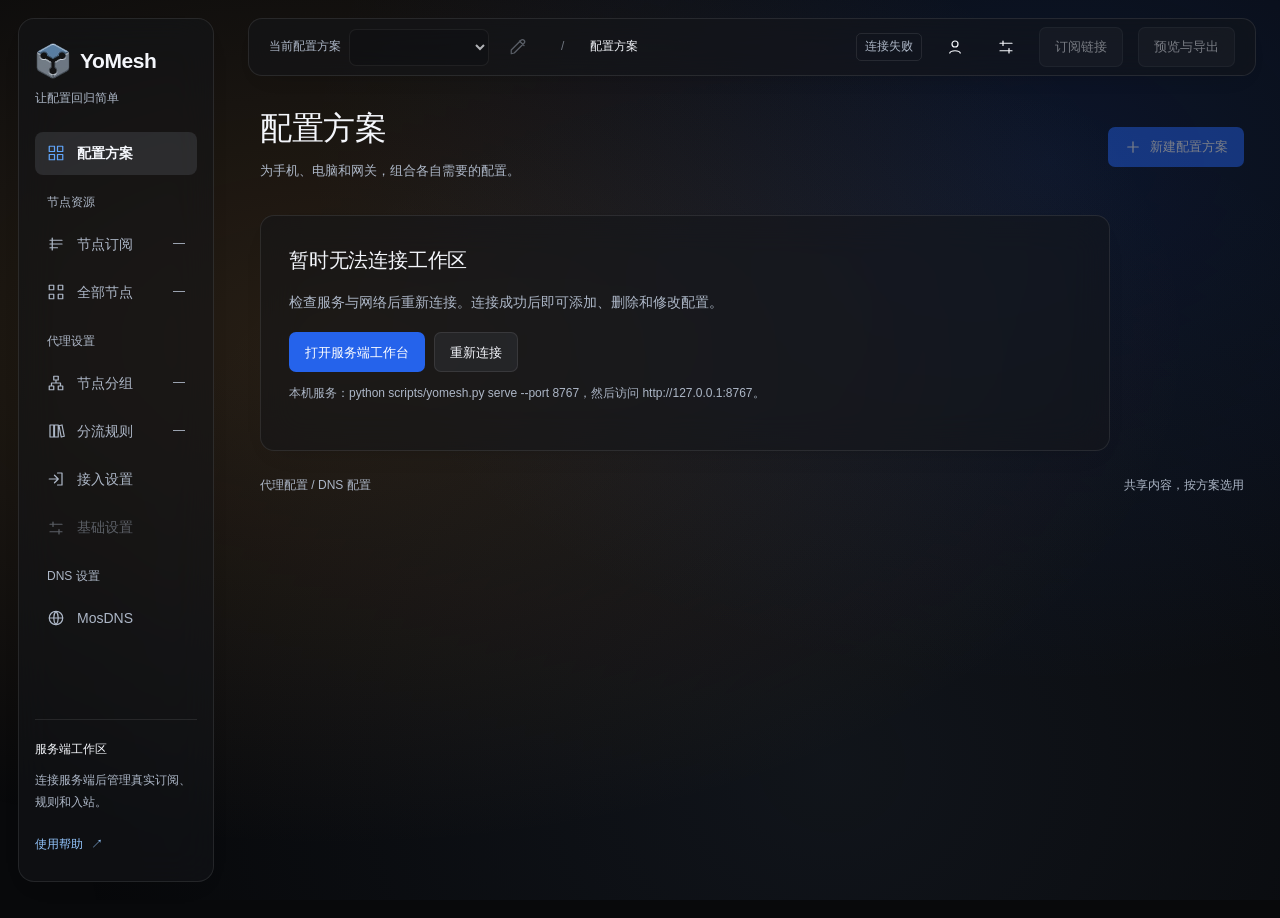
==== web/index.html @ f932d9ba "Publish YoMesh 0.15.0 with sanitized configuration and documentation" ====
<!doctype html>
<html lang="zh-CN" data-theme="dark-glass">
<head>
  <meta charset="utf-8"><meta name="viewport" content="width=device-width, initial-scale=1">
  <title>YoMesh · 配置工作台</title>
  <link rel="icon" href="favicon.ico" sizes="any">
  <link rel="icon" type="image/png" href="assets/yomesh-logo.png">
  <link rel="apple-touch-icon" href="assets/yomesh-logo.png">
  <link rel="stylesheet" href="app.css">
  <link rel="stylesheet" href="mr-workspace.css">
  <link rel="stylesheet" href="rules-workbench.css">
  <link rel="stylesheet" href="operations.css">
  <link rel="stylesheet" href="configuration.css">
  <link rel="stylesheet" href="spaces.css">
  <link rel="stylesheet" href="experience.css">
  <link rel="stylesheet" href="native-workbench.css">
  <link rel="stylesheet" href="native-policy.css">
  <link rel="stylesheet" href="native-members.css">
  <link rel="stylesheet" href="configuration-workflow.css">
  <link rel="stylesheet" href="rule-condition-list.css">
  <script src="app.js" defer></script>
  <script src="workspace.js" defer></script>
  <script src="mr-workspace.js" defer></script>
  <script src="rules-workbench.js" defer></script>
  <script src="operations.js" defer></script>
  <script src="rule-editor.js" defer></script>
  <script src="library-editor.js" defer></script>
  <script src="native-settings.js" defer></script>
  <script src="spaces.js" defer></script>
  <script src="composition.js" defer></script>
  <script src="space-editor.js" defer></script>
  <script src="mobile-navigation.js" defer></script>
  <script src="native-workbench.js" defer></script>
  <script src="rule-order.js" defer></script>
  <script src="native-policy.js" defer></script>
  <script src="configuration-export.js" defer></script>
  <script src="unified-rule-groups.js" defer></script>
  <script src="native-members.js" defer></script>
  <script src="rule-condition-list.js" defer></script>
  <script src="native-listeners.js" defer></script>
  <script src="node-group-sections.js" defer></script>
  <script src="configuration-workflow.js" defer></script>
  <script src="subscription-links.js" defer></script>
  <script src="connection.js" defer></script>
  <link rel="stylesheet" href="mosdns-workbench.css">
  <script src="mosdns-workbench.js" defer></script>
  <script src="interaction-tools.js" defer></script>
  <link rel="stylesheet" href="interaction-tools.css">
</head>
<body>
<div class="wallpaper-layer" aria-hidden="true"></div>
<a class="skip" href="#workspace">跳到工作区</a>
<aside class="sidebar">
  <div class="brand"><img src="assets/yomesh-logo.png" alt="" width="36" height="36"><strong>YoMesh</strong></div>
  <div class="brand-caption">让配置回归简单</div>
  <nav id="navigation" aria-label="主导航"></nav>
  <div class="sidebar-bottom">
    <div class="local-label"><span class="status-dot"></span> 配置工作区</div>
    <p>订阅和节点保存在服务端。<br>导出前进行原生内核校验。</p>
    <button class="text-button" id="show-plan">使用帮助 <span aria-hidden="true">↗</span></button>
  </div>
</aside>
<div class="main-shell">
  <header class="topbar">
    <button id="open-navigation" class="icon-button mobile-navigation" aria-label="打开导航" aria-controls="navigation" aria-expanded="false">☰</button><span class="mobile-wordmark">YoMesh</span>
    <div class="breadcrumb"><label class="space-switcher">当前生成方案<select id="space-select" aria-label="当前生成方案" disabled></select></label><button class="icon-button" id="edit-current-space" title="修改当前方案名称与说明" aria-label="修改当前方案名称与说明">✎</button><span>/</span> <b id="breadcrumb">配置空间</b></div>
    <div class="top-actions"><span class="demo-badge">连接中…</span><button id="account-btn" class="icon-button" title="账号与密码设置" aria-label="账号与密码设置"></button><button id="appearance" class="icon-button" title="外观设置" aria-label="调整外观"></button><button class="button" id="base-config" hidden>基础配置</button><button class="button" id="export">预览与导出</button></div>
  </header>
  <main id="workspace" tabindex="-1">
    <div class="page-heading"><div><h1 id="page-title">节点组</h1><p id="page-description"></p></div><button id="create" class="button primary"></button></div>
    <div id="content"></div>
    <footer class="workspace-footer"><span>代理配置 / DNS 配置</span><span>共享内容，按方案选用</span></footer>
  </main>
</div>
<section id="tweaks" class="tweaks" hidden aria-label="外观调整">
  <div class="section-title"><h2>外观设置</h2><button class="icon-button" id="close-tweaks" aria-label="关闭外观调整">×</button></div>
  <label class="field">玻璃主题<select id="theme"><option value="dark-glass">暗夜玻璃</option><option value="light-glass">浅色玻璃</option><option value="aurora-glass">极光玻璃</option></select></label>
  <label class="field">磨砂程度<input id="glass-blur" type="range" min="8" max="32" value="18"><small>只调整界面效果，不影响配置</small></label>
  <label class="field">信息密度<select id="density"><option value="comfortable">舒适（默认间距）</option><option value="compact">紧凑（同屏展示更多卡片）</option></select></label>
  <label class="field">界面字体<select id="font-style"><option value="sans">现代无衬线（清晰推荐）</option><option value="serif">人文衬线（思源宋体标题）</option><option value="mono">极客等宽（规则与地址强化）</option><option value="rounded">温润楷体风格</option></select></label>
  <input type="checkbox" id="serif" checked hidden>
</section>
<dialog id="dialog" aria-labelledby="dialog-title"><div class="dialog-heading"><h2 id="dialog-title"></h2><button class="icon-button" id="close-dialog" aria-label="关闭对话框">×</button></div><div id="dialog-body"></div></dialog>
<div id="toast" role="status" aria-live="polite" hidden></div>
</body></html>
---- web/app.css ----
@font-face{font-family:LocalSerif;src:url('assets/noto-serif-sc-ui.woff2') format('woff2');font-display:swap}
@font-face{font-family:Instrument;src:url('assets/instrument-serif-numerals.woff2') format('woff2');font-display:swap}
:root{color-scheme:dark;--bg:#08090B;--panel:rgba(21,22,26,.56);--solid:#171A20;--soft:rgba(54,57,64,.4);--hover:rgba(80,88,104,.23);--ink:#F4F6FB;--muted:#ADB7C7;--line:rgba(255,255,255,.09);--accent:#60A5FA;--accent-ink:#93C5FD;--tint:rgba(59,130,246,.14);--green:#6EE7B7;--red:#FCA5A5;--shadow:0 10px 26px -20px rgba(0,0,0,.45);--heading:LocalSerif,'Noto Serif SC',SimSun,serif;--row:18px;--glass-blur:18px;--button-bg:#2563EB;--control-bg:rgba(6,8,12,.24)}
html[data-theme=light-glass]{color-scheme:light;--bg:#EAEEF5;--panel:rgba(255,255,255,.64);--solid:#F8FAFD;--soft:rgba(224,231,241,.55);--hover:rgba(255,255,255,.85);--ink:#0F172A;--muted:#475569;--line:rgba(15,23,42,.10);--accent:#2563EB;--accent-ink:#1D4ED8;--tint:rgba(37,99,235,.09);--green:#065F46;--red:#B91C1C;--shadow:0 10px 24px -20px rgba(15,23,42,.18);--control-bg:rgba(255,255,255,.4)}
html[data-theme=aurora-glass]{--panel:rgba(16,24,36,.55);--soft:rgba(34,54,74,.45);--hover:rgba(43,70,98,.4);--line:rgba(148,183,224,.14)}
html[data-density=compact]{--row:11px}html[data-serif=false]{--heading:'Microsoft YaHei UI','Segoe UI',sans-serif}
*{box-sizing:border-box}body{margin:0;background:var(--bg);color:var(--ink);font:14px/1.65 'Segoe UI','Microsoft YaHei UI',sans-serif;-webkit-font-smoothing:antialiased}button,input,select,textarea{font:inherit;color:inherit}button,a,input,select,textarea{-webkit-tap-highlight-color:transparent}button{cursor:pointer}button:disabled{cursor:not-allowed;opacity:.45}button{transition:background .16s,color .16s}button:active:not(:disabled){transform:translateY(1px)}input,textarea{caret-color:var(--accent)}::selection{background:var(--tint);color:var(--accent-ink)}*{scrollbar-width:thin;scrollbar-color:var(--line) transparent}a{color:var(--accent-ink);text-underline-offset:3px}p{margin:6px 0;color:var(--muted);text-wrap:pretty}h1,h2,h3{font-family:var(--heading);font-weight:500;margin:0;text-wrap:balance}h1{font-size:32px;line-height:1.4}h2{font-size:20px}h3{font-size:17px}small{font-size:12px;color:var(--muted)}svg{width:18px;height:18px;fill:none;stroke:currentColor;stroke-width:1.65;stroke-linecap:round;stroke-linejoin:round;flex:none}button:focus-visible,a:focus-visible,input:focus-visible,select:focus-visible,textarea:focus-visible,summary:focus-visible{outline:2px solid var(--accent);outline-offset:3px}input,select,textarea{border:1px solid var(--line);background:var(--panel);border-radius:7px;padding:9px 11px;min-height:40px;max-width:100%}input::placeholder,textarea::placeholder{color:var(--muted)}input[type=checkbox]{accent-color:var(--accent);min-height:0;width:16px;height:16px;flex:none}select{cursor:pointer}textarea{resize:vertical;min-height:100px}code,.mono{font-family:Consolas,monospace;font-size:12px;font-variant-numeric:tabular-nums}code{overflow-wrap:anywhere}.skip{position:fixed;left:12px;top:-60px;z-index:100;background:var(--panel);padding:12px}.skip:focus{top:12px}
.sidebar{width:224px;position:fixed;inset:0 auto 0 0;padding:34px 22px 22px;border-right:1px solid var(--line);display:flex;flex-direction:column;background:var(--bg)}.brand{font-family:var(--heading);font-size:22px;white-space:nowrap}.brand span{font:11px 'Segoe UI',sans-serif;vertical-align:middle;padding:3px 6px;border-radius:4px;background:var(--tint);color:var(--accent-ink);margin-left:3px}.brand-caption{font-size:12px;color:var(--muted);margin:7px 0 42px}.nav-group{font-size:11px;color:var(--muted);margin:22px 12px 10px}.nav-item{display:flex;align-items:center;gap:12px;text-decoration:none;width:100%;color:var(--muted);border-radius:8px;padding:12px;margin:5px 0;font-size:14px}.nav-item:hover{background:var(--hover);color:var(--ink)}.nav-item.active{background:var(--tint);color:var(--accent-ink);font-weight:600}.nav-count{margin-left:auto;font-size:11px;font-weight:400}.sidebar-bottom{margin-top:auto;border-top:1px solid var(--line);padding-top:20px}.sidebar-bottom p{font-size:11px;line-height:1.9;margin:9px 0 15px}.local-label{font-size:12px;display:flex;align-items:center;gap:8px}.status-dot{width:6px;height:6px;border-radius:50%;background:var(--green);display:inline-block}.main-shell{margin-left:224px}.topbar{height:76px;border-bottom:1px solid var(--line);display:flex;align-items:center;justify-content:space-between;padding:0 36px;gap:15px}.breadcrumb{font-size:12px;color:var(--muted)}.breadcrumb span{margin:0 14px;opacity:.6}.breadcrumb b{color:var(--ink);font-weight:500}.top-actions{display:flex;gap:15px;align-items:center}.demo-badge{font-size:11px;color:var(--muted);border:1px solid var(--line);padding:3px 8px;border-radius:5px}.button,.icon-button,.text-button{display:inline-flex;align-items:center;justify-content:center;gap:8px;white-space:nowrap}.button{min-height:40px;padding:8px 15px;background:var(--panel);border:1px solid var(--line);border-radius:7px;font-size:13px}.button:hover{background:var(--hover)}.primary{background:var(--accent-ink);color:var(--panel);border-color:var(--accent-ink)}.primary:hover{filter:brightness(1.1);background:var(--accent-ink)}html[data-theme=dark] .primary{color:var(--bg)}.icon-button{width:36px;height:36px;background:transparent;border:0;border-radius:6px;font-size:23px}.icon-button:hover{background:var(--soft)}.text-button{border:0;background:none;color:var(--accent-ink);font-size:12px;padding:6px 0}.text-button:hover{text-decoration:underline;text-underline-offset:4px}main{max-width:1640px;margin:0 auto;padding:34px 36px 20px;outline:none}.page-heading{display:flex;justify-content:space-between;align-items:center;gap:20px;margin-bottom:28px}.page-heading p{font-size:13px;margin-top:9px}.workspace-footer{display:flex;justify-content:space-between;gap:12px;margin-top:25px;font-size:11px;color:var(--muted)}.toolbar{display:flex;align-items:center;justify-content:space-between;gap:12px;margin-bottom:20px;flex-wrap:wrap}.toolbar .search{min-width:220px;max-width:400px;flex:1}.search{display:flex;gap:8px;align-items:center;background:var(--panel);border:1px solid var(--line);border-radius:7px;padding:0 11px}.search svg{width:16px;color:var(--muted)}.search input{border:0;background:none;padding-left:0;width:100%;outline-offset:0}.filter-row{display:flex;gap:9px;align-items:center;flex-wrap:wrap}.panel{background:var(--panel);border-radius:14px;box-shadow:var(--shadow);min-width:0}.panel-header{padding:23px 24px 19px;border-bottom:1px solid var(--line);display:flex;align-items:center;justify-content:space-between;gap:14px}.section-title{display:flex;justify-content:space-between;align-items:center;gap:12px}.section-title small{font-family:'Segoe UI','Microsoft YaHei',sans-serif;font-weight:400;margin-left:9px}.badge{display:inline-block;background:var(--soft);padding:3px 8px;border-radius:5px;font-size:11px;color:var(--muted);white-space:nowrap}.badge.green{background:color-mix(in srgb,var(--green) 10%,transparent);color:var(--green)}.badge.accent{background:var(--tint);color:var(--accent-ink)}.badge.error{color:var(--red);background:color-mix(in srgb,var(--red) 10%,transparent)}.summary-line{color:var(--muted);font-size:12px}.summary-line b{color:var(--ink);font-weight:500}
.groups-layout{display:grid;grid-template-columns:minmax(240px,.72fr) minmax(430px,1.55fr);gap:24px;align-items:start}.group-list{display:grid;gap:12px}.group-item{width:100%;text-align:left;padding:21px;background:var(--panel);border:1px solid var(--line);border-radius:12px}.group-item:hover{background:var(--hover)}.group-item.selected{border-color:var(--accent);background:var(--panel);box-shadow:0 0 0 1px var(--accent)}.group-item h3{margin-bottom:5px}.group-item .group-top{display:flex;justify-content:space-between;align-items:center;gap:10px}.group-item p{font-size:12px;margin:11px 0}.group-meta{display:flex;align-items:center;gap:8px;font-size:11px;color:var(--muted);margin-top:17px;padding-top:13px;border-top:1px solid var(--line)}.group-meta span:last-child{margin-left:auto}.group-helper{padding:12px 2px;font-size:12px;color:var(--muted);line-height:1.9}.group-helper strong{color:var(--ink);font-weight:500;display:block;margin-bottom:5px}.editor-body{padding:22px 24px}.fields{display:grid;grid-template-columns:1fr 1fr;gap:16px}.field{display:flex;flex-direction:column;gap:7px;font-size:12px;margin-bottom:18px;min-width:0}.field input,.field select,.field textarea{width:100%;font-size:13px}.field small{font-size:11px}.form-section{border-top:1px solid var(--line);padding-top:20px;margin-top:3px}.form-section h3{font-family:inherit;font-size:13px;font-weight:600;margin-bottom:12px}.member-options{display:flex;gap:8px;flex-wrap:wrap;margin:0 0 17px}.member-option{display:flex;align-items:center;gap:7px;border:1px solid var(--line);border-radius:7px;font-size:12px;padding:8px 10px;cursor:pointer}.member-option:has(input:checked){background:var(--tint);border-color:color-mix(in srgb,var(--accent) 40%,var(--line));color:var(--accent-ink)}.member-option input{margin:0}.tiny-label{display:block;font-size:11px;color:var(--muted);margin:12px 0 7px}.preview-header{display:flex;align-items:center;justify-content:space-between;font-size:12px;margin-bottom:10px}.preview-header strong{font-weight:600}.preview-list{display:grid;grid-template-columns:1fr 1fr;gap:0 22px}.preview-node{display:flex;align-items:center;justify-content:space-between;gap:8px;padding:9px 0;font-size:12px;border-bottom:1px solid var(--line)}.preview-node span{overflow-wrap:anywhere}.preview-node small{font-size:10px}.preview-note{font-size:11px;margin:12px 0 0;color:var(--muted)}.editor-footer{border-top:1px solid var(--line);padding:16px 24px;display:flex;justify-content:space-between;gap:12px;align-items:center}.editor-footer span{font-size:11px;color:var(--muted)}.error-message{color:var(--red);font-size:12px;margin:8px 0}.empty{padding:38px 20px;text-align:center;color:var(--muted);font-size:13px}.empty strong{display:block;color:var(--ink);margin-bottom:6px}.check-row{display:flex;gap:9px;align-items:center;font-size:13px}.table-wrap{overflow:auto;border-radius:14px}table{width:100%;border-collapse:collapse;text-align:left;font-size:13px}th{font-size:11px;color:var(--muted);font-weight:400;background:color-mix(in srgb,var(--soft) 35%,var(--panel));padding:14px 22px;white-space:nowrap}td{padding:var(--row) 22px;border-top:1px solid var(--line);font-variant-numeric:tabular-nums}td strong{font-weight:500}td small{display:block;font-size:11px;margin-top:4px}tbody tr:hover{background:var(--hover)}td:last-child{text-align:right}.region{display:inline-flex;align-items:center;gap:10px}.country{font-size:10px;letter-spacing:.04em;border:1px solid var(--line);border-radius:4px;width:30px;height:25px;display:grid;place-items:center;color:var(--muted)}.row-actions{display:flex;justify-content:flex-end;gap:8px}.notice{font-size:12px;color:var(--muted);padding:13px 17px;background:var(--soft);border-radius:8px;margin-bottom:20px}.notice strong{font-weight:500;color:var(--ink)}.library-grid{display:grid;grid-template-columns:repeat(2,minmax(0,1fr));gap:20px}.library-item{padding:24px}.library-item h3{font-size:19px;margin:12px 0 6px}.library-item p{font-size:12px;min-height:40px}.library-foot{display:flex;justify-content:space-between;align-items:center;border-top:1px solid var(--line);padding-top:14px;margin-top:17px}.library-foot span{font-size:12px;color:var(--muted)}.switch{width:32px;height:19px;border:0;background:var(--line);border-radius:12px;padding:3px;display:inline-flex;align-items:center;flex:none}.switch:after{content:'';width:13px;height:13px;border-radius:50%;background:var(--panel);transition:transform .16s}.switch[aria-checked=true]{background:var(--green)}.switch[aria-checked=true]:after{transform:translateX(13px)}.rule-order{display:flex;align-items:center;gap:6px;color:var(--muted)}.order-number{min-width:18px}.rule-order button{font-size:14px;width:25px;height:28px}.outbound{min-width:120px;font-size:12px;padding:6px 9px}.fallback td{background:var(--soft)}.rule-disabled td{color:var(--muted)}.bulkbar{display:flex;gap:12px;align-items:center;padding:12px 20px;border-bottom:1px solid var(--line);background:var(--tint)}.bulkbar span{margin-right:auto;font-size:12px}
dialog{border:1px solid var(--line);border-radius:14px;background:var(--panel);color:var(--ink);width:min(650px,calc(100vw - 32px));max-height:calc(100dvh - 40px);padding:26px;box-shadow:0 24px 80px #0003}dialog::backdrop{background:#19181670}.dialog-heading{display:flex;justify-content:space-between;align-items:center;margin-bottom:20px}.dialog-actions{display:flex;gap:10px;justify-content:flex-end;margin-top:23px}.code-preview{background:var(--soft);border-radius:8px;padding:18px;max-height:48vh;overflow:auto;white-space:pre-wrap;overflow-wrap:anywhere;font:12px/1.8 Consolas,monospace}.tweaks{position:fixed;right:24px;top:86px;width:280px;padding:20px;background:var(--panel);border:1px solid var(--line);box-shadow:0 16px 40px #0002;border-radius:12px;z-index:20}.tweaks .section-title{margin-bottom:15px}#toast{position:fixed;bottom:24px;left:50%;transform:translateX(-50%);padding:12px 20px;background:var(--ink);color:var(--bg);border-radius:8px;z-index:100;max-width:calc(100vw - 32px);font-size:13px;box-shadow:var(--shadow)}[hidden]{display:none!important}
@media(min-width:1600px){main{padding-top:42px}.groups-layout{grid-template-columns:340px 1fr}.editor-body{padding:25px 30px}.preview-list{grid-template-columns:1fr 1fr 1fr}}
@media(max-width:1100px){.sidebar{width:190px;padding-inline:15px}.main-shell{margin-left:190px}main{padding:28px 24px}.topbar{padding-inline:24px}.groups-layout{grid-template-columns:230px minmax(0,1fr);gap:18px}.fields{grid-template-columns:1fr;gap:0}.preview-list{grid-template-columns:1fr}.editor-body{padding:20px}.panel-header{padding:18px 20px}.brand{font-size:19px}.page-heading p{max-width:42ch}}
@media(max-width:780px){.sidebar{position:static;width:auto;padding:18px 20px 8px;border-right:0;border-bottom:1px solid var(--line);display:block}.brand-caption,.sidebar-bottom,.nav-group,.nav-count{display:none}nav{display:flex;gap:4px;overflow:auto;margin-top:14px}.nav-item{white-space:nowrap;width:auto;padding:9px 11px;font-size:12px;flex:none;gap:6px}.nav-item svg{width:15px;height:15px}.main-shell{margin:0}.topbar{height:62px;padding:0 20px}.demo-badge{display:none}.top-actions{gap:6px}main{padding:25px 20px}.page-heading{align-items:flex-start;margin-bottom:22px}h1{font-size:28px}.page-heading p{font-size:12px}.page-heading>.button{font-size:12px;margin-top:3px;padding:7px 10px}.groups-layout{grid-template-columns:1fr}.group-list{display:flex;gap:10px;overflow:auto;padding:2px;margin:-2px}.group-item{min-width:215px;padding:16px}.group-item p{margin:8px 0}.group-meta{margin-top:8px;padding-top:8px}.group-helper{display:none}.preview-list{grid-template-columns:1fr 1fr}.fields{grid-template-columns:1fr 1fr;gap:14px}.library-grid{grid-template-columns:1fr}.workspace-footer span:first-child{display:none}.workspace-footer{justify-content:flex-end}.toolbar .search{max-width:none;flex-basis:100%}td,th{padding-inline:16px}.editor-footer{padding:15px 20px}.editor-footer span{max-width:18ch}.tweaks{right:16px;top:160px}.breadcrumb{font-size:11px}.breadcrumb span{margin:0 7px}.topbar .button{font-size:12px}}
@media(max-width:420px){.fields,.preview-list{grid-template-columns:1fr;gap:0}.nav-item{padding:9px 8px}main{padding-inline:16px}.page-heading{gap:12px}.page-heading>.button svg{display:none}.brand{font-size:21px}.editor-body{padding:18px}.panel-header{padding:18px}.topbar{padding-inline:16px}}
@media(prefers-reduced-motion:reduce){*,*:before,*:after{transition:none!important;animation:none!important}}
.groups-layout>div{min-width:0}.brand-caption,.nav-group,.nav-count,.demo-badge,.summary-line,.sidebar-bottom p,.workspace-footer,.tiny-label,.badge,.group-meta,.field small,.preview-note,.editor-footer span,td small,.preview-node small{font-size:12px}
dialog,.tweaks{border:0}
@media(max-width:780px){.groups-layout{grid-template-columns:minmax(0,1fr)}.group-item{flex:0 0 230px}.button,.icon-button,.text-button{min-height:44px}.nav-item{min-height:44px}.editor-footer{flex-wrap:wrap}.editor-footer>span{max-width:none}.rule-order button{min-height:44px;width:32px}.switch{position:relative}.switch:before{content:'';position:absolute;inset:-12px -6px}}
/* LocalDNS glass surfaces: one translucent layer over a restrained wallpaper. */
.wallpaper-layer{position:fixed;inset:0;z-index:-1;pointer-events:none;background:radial-gradient(ellipse at 26% 38%,rgba(196,138,69,.17),transparent 64%),radial-gradient(ellipse at 82% 18%,rgba(37,99,235,.14),transparent 50%),radial-gradient(ellipse at 65% 85%,rgba(94,122,168,.1),transparent 65%)}
html[data-theme=light-glass] .wallpaper-layer{background:radial-gradient(ellipse at 16% 45%,rgba(96,165,250,.23),transparent 58%),radial-gradient(ellipse at 80% 20%,rgba(148,163,184,.24),transparent 55%)}
html[data-theme=aurora-glass] .wallpaper-layer{background:radial-gradient(ellipse at 22% 30%,rgba(37,99,235,.32),rgba(20,184,166,.12) 36%,transparent 68%),radial-gradient(ellipse at 78% 72%,rgba(59,130,246,.24),transparent 70%)}
html{background:var(--bg)}body{isolation:isolate;background:transparent;min-height:100vh}.skip{background:var(--solid)}
.sidebar,.topbar,.panel,.group-item,.search{background:var(--panel);backdrop-filter:blur(var(--glass-blur)) saturate(115%);-webkit-backdrop-filter:blur(var(--glass-blur)) saturate(115%);border:1px solid var(--line);box-shadow:var(--shadow)}
.sidebar{inset:18px auto 18px 18px;width:196px;border-radius:16px;padding:24px 16px 20px}.brand{font-family:'Segoe UI','Microsoft YaHei UI',sans-serif;font-size:20px;font-weight:600;letter-spacing:-.02em}.brand-caption{margin-bottom:30px}.brand span{font-weight:400;letter-spacing:0}.nav-item.active{background:rgba(112,116,125,.24);color:var(--ink)}.nav-item.active svg{color:var(--accent)}
.topbar{margin:18px 24px 0;border-radius:14px;height:58px;padding:0 20px}.main-shell{margin-left:224px}main{padding-top:30px}.group-item.selected{background:var(--tint);box-shadow:inset 0 0 0 1px color-mix(in srgb,var(--accent) 35%,transparent);border-color:color-mix(in srgb,var(--accent) 60%,transparent)}
.panel-header{background:rgba(255,255,255,.015);border-radius:14px 14px 0 0}.editor-footer{background:rgba(255,255,255,.015);border-radius:0 0 14px 14px}.button{background:var(--soft)}.primary,.primary:hover{background:var(--button-bg);border-color:transparent;color:#FFFFFF}.button:hover:not(.primary){background:var(--hover)}
input,select,textarea{background:var(--control-bg)}select option{background:var(--solid);color:var(--ink)}input[type=range]{padding:0;accent-color:var(--accent)}.search input{background:transparent}.member-option{background:rgba(255,255,255,.025)}.switch:after{background:#F4F6FB}.switch[aria-checked=true]{background:#059669}
dialog,.tweaks{background:var(--solid);color:var(--ink);box-shadow:0 24px 60px rgba(0,0,0,.4)}dialog::backdrop{background:rgba(5,8,14,.65);backdrop-filter:blur(5px)}.code-preview{background:var(--control-bg)}.notice{border:1px solid var(--line);background:var(--soft)}
html[data-theme=light-glass] .nav-item.active{background:rgba(255,255,255,.7)}
@media(max-width:1100px){.sidebar{width:170px;left:12px;padding-inline:12px}.main-shell{margin-left:194px}.topbar{margin-inline:24px}.brand{font-size:18px}}
@media(max-width:780px){.sidebar{position:relative;inset:auto;width:auto;margin:12px 12px 0;padding:16px 14px 8px}.main-shell{margin:0}.topbar{margin:12px 12px 0;padding-inline:14px}.brand{font-size:20px}.brand-caption{display:none}main{padding-top:24px}.sidebar nav{margin-top:10px}}
@media(prefers-reduced-transparency:reduce){.sidebar,.topbar,.panel,.group-item,.search{background:var(--solid);backdrop-filter:none;-webkit-backdrop-filter:none}.wallpaper-layer{opacity:.3}}
.source-dialog{width:min(820px,calc(100vw - 28px))}.source-dialog .form-section{margin-block:8px 22px}.source-dialog h3{font-family:inherit;font-size:14px;font-weight:600}.source-dialog .schedule-fields{margin-top:18px}.source-badges{display:flex;gap:6px;flex-wrap:wrap;margin-top:7px}.source-counts{color:var(--accent-ink);font-size:12px;margin-top:7px}.source-actions{display:flex;align-items:center;justify-content:flex-end;gap:7px}.source-actions .icon-button{font-size:14px;width:38px;min-height:40px}.source-actions svg{width:18px;height:18px}.danger-action:hover{color:var(--red)}.source-order{display:flex;gap:14px;justify-content:flex-end;margin-top:7px}.source-disabled strong{color:var(--muted)}.sources-table th:nth-child(1){width:16%}.sources-table th:nth-child(2){width:33%}.sources-table td{vertical-align:top}.sources-table td:last-child{min-width:240px}.sources-table small{white-space:normal;overflow-wrap:anywhere}.danger-button{color:var(--red);border-color:color-mix(in srgb,var(--red) 50%,var(--line))}.sources-table .error-message{max-width:48ch}.source-dialog .member-option{padding:10px 12px}.sources-table code{color:var(--muted)}
@media(max-width:780px){.sources-table table{min-width:920px}.source-actions .icon-button{width:44px;min-height:44px}.source-dialog .fields{grid-template-columns:1fr}.source-dialog .dialog-actions{flex-wrap:wrap;justify-content:stretch}.source-dialog .dialog-actions .button{flex:1}}
@media(max-width:780px){.source-dialog .field{font-size:14px}.source-dialog input,.source-dialog select,.source-dialog textarea{font-size:16px}.source-dialog .member-option{min-height:44px}}
---- web/mr-workspace.css ----
.brand{display:flex;align-items:center;gap:9px}.brand img{display:block;flex:none;object-fit:contain}.brand strong{font:600 21px 'Segoe UI',sans-serif;letter-spacing:-.02em}.brand-caption{margin-top:10px}.advanced-options{margin:12px 0 20px;border-top:1px solid var(--line);padding-top:14px}.advanced-options>summary{cursor:pointer;font-weight:600;font-size:14px;color:var(--ink);padding-block:5px;min-height:36px}.advanced-options[open]>summary{margin-bottom:16px}.advanced-options .fields{margin-top:12px}.group-settings{margin-bottom:0}.plan-toolbar{display:flex;justify-content:space-between;align-items:center;gap:16px;flex-wrap:wrap;margin-bottom:22px}.plan-select{display:flex;align-items:center;gap:12px;color:var(--muted);font-size:13px}.plan-select select{min-width:180px;color:var(--ink)}.view-tabs{display:flex;gap:6px}.view-tabs .active{background:var(--tint);color:var(--accent-ink);border-color:var(--accent)}.view-tabs span{color:inherit;font-variant-numeric:tabular-nums}.rule-pagination{display:flex;align-items:center;justify-content:space-between;gap:12px}.policy-table th:first-child{width:130px}.policy-table td:last-child{min-width:160px}.policy-table strong{font-size:14px}.policy-table .rule-order{gap:3px}.policy-table .outbound{min-width:160px;max-width:240px}.inbound-table table{min-width:720px}.inbound-table td{vertical-align:middle}.inbound-table .mono{font-variant-numeric:tabular-nums}.request-options .fields{margin-top:12px}input,textarea{caret-color:var(--accent)}::selection{background:var(--accent);color:var(--bg)}*{scrollbar-color:var(--muted) var(--solid);scrollbar-width:thin}.order-number,td,.summary-line{font-variant-numeric:tabular-nums}
.source-dialog .form-section{border:0;padding:0;margin:0}.source-dialog .advanced-options{margin:0;padding:0}.source-dialog .advanced-options>summary{padding-block:12px;min-height:48px}.source-dialog .advanced-options[open]>summary{margin-bottom:12px}.source-dialog .dialog-actions{margin-top:20px}
@media(max-width:1100px){.brand{gap:7px}.brand img{width:32px;height:32px}.brand strong{font-size:19px}.top-actions{gap:8px}}
@media(max-width:780px){.brand img{width:36px;height:36px}.brand strong{font-size:21px}.topbar{height:auto;min-height:62px;flex-wrap:wrap;padding-block:10px;gap:8px}.top-actions{margin-left:auto;gap:6px}.plan-toolbar{align-items:flex-start}.plan-select{flex-wrap:wrap;gap:8px}.plan-select select{min-width:160px}.view-tabs .button{min-height:44px}.policy-table table{min-width:800px}.rule-pagination{flex-wrap:wrap}.advanced-options>summary{min-height:44px}dialog input,dialog select,dialog textarea{font-size:16px}.dialog-actions{flex-wrap:wrap}.dialog-actions .button{min-height:44px}.policy-table .icon-button{min-width:44px;min-height:44px}.group-settings .fields{grid-template-columns:1fr}}
---- web/rules-workbench.css ----
.managed-library table{min-width:760px}.managed-library th:first-child{width:34%}.managed-library td{vertical-align:top}.managed-library td:last-child .filter-row{justify-content:flex-end}.managed-library small{white-space:normal;overflow-wrap:anywhere}.managed-library td:last-child{min-width:190px}.rule-composer-dialog{width:min(1180px,calc(100vw - 32px));padding:24px}.rule-composer{display:grid;grid-template-columns:minmax(0,1fr) 260px;align-items:start;gap:24px}.rule-composer-fields{min-width:0}.rule-section{padding:20px 0;border-top:1px solid var(--line)}.rule-section:first-child{border-top:0;padding-top:0}.rule-section h3,.rule-summary h3{font:600 14px 'Segoe UI','Microsoft YaHei UI',sans-serif;margin:0 0 16px}.rule-section .section-title h3{margin:0}.rule-section .section-title{margin-bottom:12px}.rule-section .field:last-child{margin-bottom:0}.rule-summary{position:sticky;top:0;padding:20px;background:var(--soft);border-radius:14px}.summary-plan{font-weight:600;color:var(--ink);margin-bottom:16px}.rule-summary .tiny-label{margin-top:20px}.logic-preview{font-size:13px;line-height:1.8;overflow-wrap:anywhere;max-height:220px;overflow:auto}.condition-group{border:1px solid var(--line);border-radius:12px;padding:16px;margin-top:16px}.condition-group-heading{display:flex;align-items:center;gap:12px;margin-bottom:16px}.condition-group-heading strong{font-size:13px}.condition-group-heading select{width:auto;min-width:112px}.condition-group-heading .icon-button{margin-left:auto}.rule-condition{padding:14px 0;border-top:1px solid var(--line)}.condition-controls{display:grid;grid-template-columns:130px minmax(0,1fr) 36px;gap:10px;align-items:center}.condition-controls select{min-width:0;width:100%}.condition-controls .icon-button svg,.condition-group-heading .icon-button svg{width:17px;height:17px}.condition-values{margin-top:14px}.condition-values textarea{min-height:96px}.add-condition{margin-top:12px;font-size:13px;min-height:40px}.composer-actions{display:grid;grid-template-columns:1fr 1fr;gap:10px;margin-top:24px}.group-operator-field{margin-top:20px}.rule-summary .error-message{overflow-wrap:anywhere}#library-form .advanced-options{margin-block:12px 20px}#rule-file-field input{white-space:normal}
@media(min-width:781px){.group-list{max-height:calc(100vh - 270px);overflow-y:auto;overscroll-behavior:contain;padding:2px}.groups-layout>div:first-child{position:sticky;top:18px}}
.member-picker-tabs{margin:16px 0 12px;flex-wrap:wrap}.member-picker-toolbar{display:flex;gap:18px;margin:8px 0}.member-picker-options{max-height:240px;overflow:auto;margin-bottom:20px}.member-picker-option{display:flex;gap:10px;padding:10px 2px;align-items:flex-start;border-bottom:1px solid var(--line);font-size:13px}.member-picker-option input{margin-top:4px}.member-picker-option small,.ordered-member small{display:block;font-size:12px;color:var(--muted);margin-top:3px}.ordered-member{display:flex;align-items:center;gap:12px;padding:12px 0;border-bottom:1px solid var(--line)}.ordered-member>label{display:flex;align-items:center;gap:10px;min-width:0;flex:1;font-size:13px;overflow-wrap:anywhere}.ordered-member input{flex:none}.ordered-member>.filter-row{gap:2px}.ordered-member .icon-button{font-size:15px;min-width:32px;width:32px}.ordered-member .icon-button svg{width:16px;height:16px}.ordered-members{margin-top:12px}#group-test-status{margin:10px 0}.member-picker-tabs .button{padding-inline:12px}
@media(max-width:1100px){.rule-composer{grid-template-columns:minmax(0,1fr) 220px;gap:18px}.rule-summary{padding:16px}.rule-composer-dialog{padding:20px}.condition-controls{grid-template-columns:110px minmax(0,1fr) 36px}}
@media(max-width:780px){.rule-composer-dialog{width:calc(100vw - 20px);padding:18px}.rule-composer{grid-template-columns:1fr}.rule-summary{position:static}.rule-summary .logic-preview{max-height:150px}.condition-controls{grid-template-columns:minmax(0,1fr) 44px}.condition-controls select:first-child{grid-column:1}.condition-controls select:nth-child(2){grid-column:1;grid-row:2}.condition-controls .icon-button{grid-column:2;grid-row:1 / 3;min-width:44px;min-height:44px}.condition-group{padding:12px}.condition-group-heading{gap:8px}.condition-group-heading strong{white-space:nowrap}.condition-group-heading select{min-width:104px;max-width:140px}.rule-section .section-title{flex-wrap:wrap}.rule-section .section-title .button{min-height:44px}.rule-composer .composer-actions{position:sticky;bottom:0;background:var(--solid);padding:12px 0}.rule-composer textarea{font-size:16px}}
.condition-logic{display:flex;gap:2px;background:var(--control-bg);padding:3px;border-radius:7px}.condition-logic .button{min-height:34px;padding:4px 10px;background:transparent}.condition-logic .button.active{background:var(--soft);color:var(--ink)}.condition-type-line{display:flex;gap:10px;align-items:center;margin-bottom:12px}.condition-type-line select{width:auto;min-width:160px;max-width:100%}.condition-type-line>.icon-button{margin-left:auto;flex:none}.condition-type-line svg{width:17px;height:17px}.condition-library-line{display:flex;align-items:flex-start;gap:10px}.condition-picker{position:relative;flex:1;min-width:0}.condition-picker>input{width:100%;min-width:0}.condition-picker-popup{position:absolute;z-index:8;top:calc(100% + 6px);left:0;right:0;max-height:280px;overflow:auto;overscroll-behavior:contain;border:1px solid var(--line);border-radius:7px;background:var(--solid);box-shadow:var(--shadow);padding:6px}.condition-picker-popup button{display:block;text-align:left;width:100%;padding:10px 12px;border:0;border-radius:5px;color:var(--ink);background:transparent;font:inherit;cursor:pointer;overflow-wrap:anywhere}.condition-picker-popup button:hover,.condition-picker-popup button.option-focus,.condition-picker-popup button[aria-selected=true]{background:var(--hover)}.condition-picker-popup small{display:block;color:var(--muted);font-size:12px;margin-top:3px}.condition-picker-popup p{padding:8px 12px;font-size:13px;color:var(--muted)}.inline-subscription{border-top:1px solid var(--line);margin-top:16px;padding-top:16px}.inline-subscription h4{font-size:14px;margin:0 0 14px}.inline-subscription .filter-row{flex-wrap:wrap}.rule-condition .preview-note{margin-bottom:0}.rule-output-choices{display:grid;gap:10px;border:0;padding:0;margin:16px 0}.rule-output-choices legend{font-size:13px;margin-bottom:10px}.rule-output-choice{display:flex;align-items:flex-start;gap:10px;padding:12px;border:1px solid var(--line);border-radius:7px;cursor:pointer}.rule-output-choice:has(input:checked){background:var(--tint);border-color:var(--accent)}.rule-output-choice input{margin-top:4px;flex:none}.rule-output-choice strong{font-size:13px}.rule-output-choice small{display:block;color:var(--muted);font-size:12px;margin-top:4px}.rule-output-choice>span{min-width:0}.export-rule-note{overflow-wrap:anywhere}
@media(max-width:780px){.condition-logic .button{min-height:44px;padding-inline:8px}.condition-group-heading{flex-wrap:wrap}.condition-type-line{flex-wrap:wrap}.condition-type-line select{flex:1;min-width:0;width:100%;font-size:16px}.condition-library-line{flex-wrap:wrap}.condition-picker{flex-basis:100%}.condition-library-line>.button{min-height:44px}.condition-type-line .icon-button{min-width:44px;min-height:44px}.condition-picker>input,.inline-subscription input,.inline-subscription select{font-size:16px}.condition-picker-popup button{min-height:44px}.condition-picker-popup{max-height:220px}.rule-output-choice{min-height:44px}}
---- web/operations.css ----
.library-controls{flex-wrap:wrap}.inline-field{display:flex;align-items:center;gap:10px;margin:0}.inline-field select{width:auto}.library-controls .search{margin-left:auto}.managed-library table{min-width:1020px}.managed-library th:first-child{width:22%}.managed-library td:nth-child(3){min-width:170px}.managed-library td:last-child{min-width:210px}.rule-picker-options{max-height:250px;overflow:auto;margin:12px 0 20px;border-block:1px solid var(--line)}.rule-picker-option{display:flex;gap:12px;align-items:center;padding:12px 4px;border-bottom:1px solid var(--line);cursor:pointer}.rule-picker-option:last-child{border:0}.rule-picker-option small{display:block;color:var(--muted);font-size:12px;margin-top:4px}.picker-tabs{margin-bottom:12px;flex-wrap:wrap}.picker-selected-title{display:block;font-size:13px;margin-bottom:12px}.picked-rules{display:flex;flex-wrap:wrap;gap:8px}.picked-rules .button{font-size:12px;gap:8px}.picked-rules svg{width:15px;height:15px}#advanced-rule-conditions{margin-top:20px}#advanced-rule-conditions>summary{cursor:pointer;color:var(--accent-ink);padding:10px 0}#advanced-rule-conditions[open]>.section-title{margin-top:18px}.dns-overview{display:flex;gap:16px;justify-content:space-between;align-items:center;padding:14px 0;font-size:13px;color:var(--muted)}.dns-overview span{overflow-wrap:anywhere}.order-feedback{display:flex;flex-wrap:wrap;gap:12px;align-items:center;min-height:40px;color:var(--muted);font-size:12px;margin-bottom:10px}.policy-table table{min-width:1000px}.policy-expression{max-width:440px;white-space:normal;overflow-wrap:anywhere}.drag-handle{cursor:grab;touch-action:none;user-select:none}.drag-handle svg{width:22px;height:22px;stroke-width:3}.drag-handle[aria-pressed=true]{cursor:grabbing;background:var(--tint)}.dragging{background:var(--tint)}.policy-table tr.drop-before>td{box-shadow:inset 0 2px 0 var(--accent)}.policy-table tr.drop-after>td{box-shadow:inset 0 -2px 0 var(--accent)}.rule-order{gap:6px}.dns-layout{display:grid;grid-template-columns:minmax(0,1fr) 310px;gap:24px;align-items:start;margin-top:24px}.dns-form .editor-body{padding:24px}.dns-explanation{padding:24px}.dns-explanation h2{font-size:20px;margin:0 0 20px}.dns-explanation dl{display:grid;grid-template-columns:1fr 1fr;gap:14px 10px;font-size:13px}.dns-explanation dt{color:var(--muted)}.dns-explanation dd{margin:0}.dns-explanation p{font-size:13px;line-height:1.8}.dns-output{padding:24px;margin-top:24px}.dns-output h2{font-size:20px;margin-top:0}.dns-config,.order-number{font-variant-numeric:tabular-nums}.dns-form .filter-row,.bulkbar{flex-wrap:wrap}.dns-form .advanced-options{margin:12px 0 20px}.dns-form button{max-width:100%}.rule-picker-option input{flex:none}#dns-config{max-height:460px;overflow:auto}
@media(max-width:1100px){.dns-layout{grid-template-columns:minmax(0,1fr)}.dns-explanation dl{grid-template-columns:160px 1fr}.library-controls .search{margin-left:0}.policy-expression{max-width:300px}}
@media(max-width:780px){.dns-layout{gap:16px;margin-top:18px}.dns-form .editor-body,.dns-explanation,.dns-output{padding:18px}.dns-overview{align-items:flex-start;flex-direction:column;gap:8px}.library-controls .search{width:100%}.inline-field{width:100%}.inline-field select{flex:1}.rule-picker-options{max-height:220px}.picker-tabs .button,.rule-picker-option{min-height:44px}.dns-form input,.dns-form select{font-size:16px}.drag-handle{min-width:44px;min-height:44px}.bulkbar{gap:10px}}
---- web/configuration.css ----
.connection-state{padding:28px;max-width:850px}.connection-state h2{margin-bottom:14px}.connection-state p{margin-bottom:18px}.connection-state .filter-row{flex-wrap:wrap}.connection-state a.button{text-decoration:none}.library-composer-dialog{width:min(880px,calc(100vw - 32px))}.library-kind{grid-template-columns:1fr 1fr}.subscription-row,.matcher-row{padding:20px 0;border-bottom:1px solid var(--line)}.subscription-row:first-child{padding-top:8px}.subscription-row h3{font:600 14px 'Segoe UI','Microsoft YaHei UI',sans-serif}.subscription-row .section-title{margin-bottom:16px}.subscription-row .section-title .icon-button{margin-left:auto}.matcher-row .condition-type-line .field{margin:0}.matcher-row .condition-type-line .icon-button{align-self:flex-end}.library-composer-dialog .dialog-actions{flex-wrap:wrap;margin-top:24px}.library-composer-dialog .text-button{min-height:40px}.base-config-dialog{width:min(1100px,calc(100vw - 32px))}.base-tabs{margin-bottom:18px}.base-code-label{margin-top:20px}.native-code-editor{display:grid;grid-template-columns:46px minmax(0,1fr);height:410px;border:1px solid var(--line);border-radius:7px;background:var(--control-bg);overflow:hidden}.native-code-editor pre,.native-code-editor textarea{margin:0;padding:14px 12px;font:13px/1.8 Consolas,monospace;tab-size:2}.native-code-editor pre{color:var(--muted);background:var(--soft);text-align:right;overflow:hidden;user-select:none}.native-code-editor textarea{resize:none;border:0;border-radius:0;background:transparent;white-space:pre;overflow:auto;width:100%;min-width:0}.base-code-tools{flex-wrap:wrap;gap:16px;margin-top:12px}.base-code-tools span{font-size:12px;color:var(--muted)}.base-config-dialog .dialog-actions{flex-wrap:wrap;margin-top:24px}.base-config-dialog .code-preview{max-height:380px;overflow:auto}#base-preview-output{margin-top:24px;padding-top:20px;border-top:1px solid var(--line)}.base-config-dialog #base-compatibility{margin-top:16px}.base-config-dialog .view-tabs{flex-wrap:wrap}
@media(max-width:780px){.top-actions{flex-wrap:wrap}.topbar{height:auto;min-height:58px}.library-composer-dialog,.base-config-dialog{width:calc(100vw - 20px);padding:18px}.library-kind{grid-template-columns:1fr}.library-composer-dialog .fields{grid-template-columns:1fr}.library-composer-dialog input,.library-composer-dialog select,.library-composer-dialog textarea{font-size:16px}.library-composer-dialog .dialog-actions .button{flex:1;min-height:44px}.library-composer-dialog .icon-button{min-width:44px;min-height:44px}.native-code-editor{grid-template-columns:40px minmax(0,1fr);height:360px}.native-code-editor pre,.native-code-editor textarea{font-size:16px;padding-inline:8px}.base-config-dialog .dialog-actions .button{flex:1;min-height:44px}.base-code-tools .text-button{min-height:44px}.connection-state{padding:20px}}
---- web/spaces.css ----
.sidebar{overflow-y:auto}.sidebar .brand-caption{margin-bottom:18px}.sidebar .nav-group{margin-top:18px}.sidebar .nav-item{padding-block:10px}.sidebar-bottom{margin-top:auto;padding-top:20px}
.space-switcher{display:flex;align-items:center;gap:8px;white-space:nowrap;font-size:12px;color:var(--muted)}.space-switcher select{width:150px;min-height:36px;font-size:13px;color:var(--ink)}.breadcrumb{display:flex;align-items:center;gap:12px;min-width:0}.breadcrumb b{white-space:nowrap}
.space-intro{margin:0 0 24px;max-width:78ch}.space-grid{display:grid;grid-template-columns:repeat(auto-fill,minmax(min(100%,370px),1fr));gap:20px;max-width:1360px}.space-card{padding:24px;display:flex;flex-direction:column;min-height:246px}.space-card.selected{border-color:var(--accent)}.space-card-heading{display:flex;align-items:flex-start;justify-content:space-between;gap:16px}.space-card h2{font-family:inherit;font-size:20px;font-weight:600;line-height:1.5;overflow-wrap:anywhere;margin:0}.space-card-heading p{margin:6px 0 0;color:var(--muted);font-size:12px}.space-card .badge{flex-shrink:0}.space-description{margin:22px 0 12px;color:var(--muted);overflow-wrap:anywhere}.space-counts{color:var(--muted);font-size:12px;margin:0 0 22px}.space-card-actions{border-top:1px solid var(--line);padding-top:16px;margin-top:auto;display:flex;align-items:center;justify-content:space-between;gap:12px;flex-wrap:wrap}.space-card-actions .filter-row{gap:4px}.space-card-actions .icon-button{width:38px;min-height:40px}.space-current{font-size:13px;color:var(--muted)}
@media(max-width:1250px){.topbar{height:auto;min-height:58px;flex-wrap:wrap;gap:12px;padding-block:12px}.top-actions{margin-left:auto}.space-switcher select{width:130px}}
@media(max-width:780px){.sidebar nav{flex-wrap:nowrap}.sidebar .nav-group{display:none}.sidebar .nav-item{padding:10px 12px;min-height:44px}.space-switcher select{font-size:16px;width:145px;min-height:44px}.breadcrumb{flex-wrap:wrap;gap:8px}.top-actions{width:100%;justify-content:flex-end;flex-wrap:wrap;gap:8px}.top-actions .demo-badge{margin-right:auto}.space-card{padding:20px}.space-card-actions .icon-button{width:44px;min-height:44px}.space-grid{grid-template-columns:1fr}#space-form input,#space-form select{font-size:16px}#space-form .fields{grid-template-columns:1fr}}
.flat-group-grid{display:grid;grid-template-columns:repeat(auto-fill,minmax(min(100%,280px),1fr));gap:16px}.flat-group-card{padding:20px;display:flex;flex-direction:column;min-width:0}.flat-group-card h2{font:600 16px/1.5 'Segoe UI','Microsoft YaHei UI',sans-serif;overflow-wrap:anywhere;margin:0}.flat-group-card .section-title{align-items:flex-start;justify-content:space-between;gap:12px}.flat-group-card dl{display:grid;grid-template-columns:42px minmax(0,1fr);gap:12px;margin:22px 0}.flat-group-card dt{color:var(--muted);font-size:12px}.flat-group-card dd{margin:0;text-align:right;font-size:12px;overflow-wrap:anywhere}.flat-group-actions{margin-top:auto;padding-top:16px;border-top:1px solid var(--line);display:flex;align-items:center;justify-content:space-between;gap:8px;flex-wrap:wrap}.flat-group-actions .filter-row{gap:2px}.flat-group-actions .icon-button{width:34px;min-height:40px}.flat-group-dialog{width:min(960px,calc(100vw - 28px))}.flat-group-dialog #group-editor{overflow:visible}.generation-note{margin-bottom:20px;font-size:13px}.recipe-editor{margin-block:24px}.recipe-editor h3{font-family:inherit;font-size:16px}.recipe-section{border:1px solid var(--line);border-radius:7px;padding:14px;margin:14px 0}.recipe-section legend{font-size:13px}.recipe-options{display:grid;grid-template-columns:repeat(2,minmax(0,1fr));gap:8px;max-height:220px;overflow:auto;margin-top:12px}.recipe-options label{min-width:0;overflow-wrap:anywhere}.rule-disabled .switch{opacity:1}
@media(max-width:780px){.flat-group-grid{grid-template-columns:1fr}.flat-group-actions .icon-button{width:44px;min-height:44px}.flat-group-dialog input,.flat-group-dialog select,.flat-group-dialog textarea{font-size:16px}.recipe-options{grid-template-columns:1fr}.flat-group-dialog .fields{grid-template-columns:1fr}}
.configuration-overview{display:grid;grid-template-columns:1.6fr 1fr;gap:32px;margin-bottom:32px;padding-bottom:24px;border-bottom:1px solid var(--line)}
.configuration-overview h2{font-family:inherit;font-size:18px;margin:0 0 8px}
.configuration-overview p{margin:0 0 8px;line-height:1.8;overflow-wrap:anywhere}
.configuration-overview span{color:var(--muted);font-size:13px}
.configuration-overview .text-button{display:inline-flex;align-items:center;gap:8px;min-height:40px}
.configuration-overview svg{width:18px;height:18px}
@media(max-width:780px){.configuration-overview{grid-template-columns:1fr;gap:24px}.configuration-overview .text-button{min-height:44px}}
.sidebar button.nav-item{width:100%;border:0;background:transparent;text-align:left;font:inherit;color:var(--muted);cursor:pointer}
.sidebar button.nav-item:hover{background:var(--hover);color:var(--ink)}
---- web/experience.css ----
/* 0.9: same LocalDNS glass tokens, less simultaneous UI. */
.resource-scope{display:flex;align-items:center;gap:8px;flex-wrap:wrap;font-size:12px!important}.resource-scope strong{font-weight:500;color:var(--ink)}.resource-scope .scope-extra{color:var(--muted)}.resource-toolbar{justify-content:flex-start;gap:12px;margin-bottom:20px}.resource-toolbar .search{width:300px;max-width:400px}.scope-chips{display:flex;gap:3px;flex-wrap:wrap}.scope-chip{border:1px solid transparent;background:transparent;border-radius:7px;color:var(--muted);padding:7px 12px;font-size:13px;min-height:38px}.scope-chip[aria-pressed=true]{background:var(--soft);border-color:var(--line);color:var(--ink)}.scope-chip:hover{background:var(--hover)}.density-choices{margin-left:auto;display:flex;align-items:center;gap:3px}.density-choices>span{font-size:12px;color:var(--muted);margin-right:7px}.density-choices .scope-chip{padding-inline:10px}.flat-group-card{border-radius:14px}.flat-group-card.chosen{border-color:color-mix(in srgb,var(--accent) 35%,transparent)}.group-node-count{margin:22px 0 16px;display:flex;align-items:baseline;gap:8px;color:var(--muted);font-size:12px}.group-node-count strong{font-size:30px;line-height:1;font-weight:400;color:var(--ink);font-variant-numeric:tabular-nums}.group-condition{font-size:12px;color:var(--muted);min-height:25px;margin-bottom:15px;overflow-wrap:anywhere}.group-condition span{color:var(--ink)}.flat-group-actions{padding-top:12px;flex-wrap:nowrap;gap:8px}.flat-group-actions>.button{min-height:36px;font-size:13px;padding:6px 12px}.scope-switch{position:relative;display:flex;align-items:center;gap:10px;min-height:40px;font-size:12px;cursor:pointer;margin-right:auto;color:var(--muted)}.scope-switch input{position:absolute;width:100%;height:100%;margin:0;opacity:0;cursor:pointer;z-index:1}.switch-visual{width:34px;height:20px;background:var(--muted);border-radius:20px;flex:none;position:relative;opacity:.6}.switch-visual:after{content:'';position:absolute;left:3px;top:3px;width:14px;height:14px;border-radius:50%;background:var(--ink);transition:transform .14s}.scope-switch input:checked+.switch-visual{background:#059669;opacity:1}.scope-switch input:checked+.switch-visual:after{transform:translateX(14px)}.scope-switch input:focus-visible+.switch-visual{outline:2px solid var(--accent);outline-offset:4px}.group-compact{gap:12px}.group-compact .flat-group-card{padding:15px 18px}.group-compact .group-node-count{margin:14px 0 12px}.group-compact .group-node-count strong{font-size:23px}.group-compact .group-condition{display:none}.group-compact .flat-group-actions{padding-top:8px}.scope-editor-note{font-size:12px;margin:0 0 18px;display:flex;gap:8px;align-items:center;flex-wrap:wrap}.resource-more{position:relative;flex:none;margin:0}.resource-more>summary{list-style:none;display:flex;align-items:center;justify-content:center;width:34px;min-height:36px;border:1px solid transparent;border-radius:7px;color:var(--muted);cursor:pointer}.resource-more>summary::-webkit-details-marker{display:none}.resource-more>summary:hover,.resource-more[open]>summary{background:var(--hover);border-color:var(--line);color:var(--ink)}.resource-menu{position:absolute;right:0;top:calc(100% + 5px);z-index:30;min-width:175px;padding:5px;border:1px solid var(--line);border-radius:9px;background:var(--solid);box-shadow:0 12px 36px rgba(0,0,0,.4)}.resource-menu.above{top:auto;bottom:calc(100% + 5px)}.resource-menu>button{display:block;background:transparent;border:0;border-radius:5px;padding:9px 10px;text-align:left;min-height:36px;width:100%;font-size:12px;color:var(--ink);white-space:nowrap}.resource-menu>button:hover{background:var(--hover)}.resource-menu>button.danger-action{color:var(--red);border-top:1px solid var(--line);border-radius:0 0 5px 5px;margin-top:4px}.resource-list-footer{display:flex;justify-content:space-between;gap:12px;color:var(--muted);font-size:12px;margin-top:16px}.rule-list{overflow:visible}.rule-table{width:100%;border-collapse:collapse;font-size:13px;table-layout:auto}.rule-table th{font-size:12px;font-weight:400;color:var(--muted);padding:10px 16px;background:rgba(255,255,255,.015);text-align:left;white-space:nowrap}.rule-table th:first-child{width:52px}.rule-table th:nth-child(3){width:100px}.rule-table th:nth-child(4){width:110px}.rule-table th:nth-child(5){width:120px}.rule-table th:nth-child(6){text-align:right;width:115px}.rule-table td{padding:14px 16px;border-top:1px solid var(--line);vertical-align:middle}.rule-table .rule-name-cell strong{font-size:14px;font-weight:500;overflow-wrap:anywhere}.rule-table small{display:block;margin-top:4px;color:var(--muted);font-size:12px}.rule-table small.error-message{color:var(--red)}.check-hit{min-width:24px;min-height:40px;display:flex;align-items:center;justify-content:center;cursor:pointer}.rule-table .rule-count-cell{white-space:nowrap;font-variant-numeric:tabular-nums}.rule-switch-cell{white-space:nowrap}.rule-switch-cell>span{margin-left:9px;color:var(--muted);font-size:12px}.rule-action-cell .filter-row{justify-content:flex-end;gap:7px;flex-wrap:nowrap}.rule-action-cell .button{padding:5px 9px;min-height:34px}.rule-off .rule-name-cell strong{color:var(--muted)}.rule-table .rule-refs-cell .text-button{font-size:12px;white-space:nowrap}.rule-batch{display:flex;align-items:center;gap:12px;padding:9px 15px;background:var(--tint);border:1px solid color-mix(in srgb,var(--accent) 25%,transparent);border-radius:9px;font-size:13px;margin-bottom:15px}.rule-batch .button{min-height:32px;padding:5px 10px;font-size:12px}.rule-batch>.text-button{margin-left:auto}.impact-list>div{padding:13px 0;border-top:1px solid var(--line)}.impact-list{margin-top:18px}.impact-list small{display:block;margin-top:4px}.resource-details{display:grid;grid-template-columns:90px 1fr;gap:14px;font-size:13px}.resource-details dt{color:var(--muted)}.resource-details dd{margin:0;overflow-wrap:anywhere}
.space-flow{display:flex;align-items:center;gap:12px;padding:16px 20px;border:1px solid var(--line);border-radius:10px;background:var(--panel);font-size:13px;color:var(--muted);margin-bottom:26px;flex-wrap:wrap}.space-flow strong{font-weight:500;color:var(--ink)}.space-card{min-height:290px}.space-card .space-counts{display:flex;gap:26px;margin-bottom:18px}.space-counts b{font-size:21px;line-height:1.5;font-weight:400;display:block;color:var(--ink);font-variant-numeric:tabular-nums}.space-readiness{font-size:12px;margin:0 0 20px}.space-card-actions{flex-wrap:nowrap;gap:8px}.space-card-actions>.button{font-size:12px;padding-inline:11px}.space-card-actions>.primary{margin-left:auto}.generation-ready{color:var(--green);font-size:12px}.generation-summary{margin:18px 0;padding:15px 18px;background:var(--control-bg);border:1px solid var(--line);border-radius:9px}.generation-summary h3{font-family:inherit;font-size:14px;margin-bottom:15px}.generation-counts{display:flex;align-items:center;gap:22px;margin-bottom:15px;flex-wrap:wrap;font-size:12px;color:var(--muted)}.generation-counts b{font-size:21px;font-weight:400;color:var(--ink)}.generation-summary details{font-size:12px;margin-top:10px}.generation-summary small{display:block}
/* One scroll area per editor, with actions kept outside it. */
dialog.space-editor-dialog{padding:0;width:min(1080px,calc(100vw - 32px));max-height:calc(100dvh - 40px);overflow:hidden}.space-editor-dialog>.dialog-heading{padding:21px 26px 16px;margin:0;border-bottom:1px solid var(--line)}.space-editor-dialog #dialog-body{display:flex;min-height:0}.space-editor-form{width:100%;display:flex;flex-direction:column;height:min(700px,calc(100dvh - 118px));min-height:0}.space-editor-scope{font-size:12px;color:var(--muted);padding:13px 26px 0;display:flex;gap:8px;align-items:center}.space-editor-tabs{display:flex;gap:23px;border-bottom:1px solid var(--line);padding:0 26px;overflow:auto;flex-shrink:0}.space-editor-tabs>button{border:0;border-bottom:2px solid transparent;background:transparent;color:var(--muted);padding:16px 0 13px;font-size:13px;white-space:nowrap;min-height:48px}.space-editor-tabs>button[aria-selected=true]{color:var(--accent-ink);border-color:var(--accent)}.space-editor-tabs span{font-size:12px;margin-left:6px;color:var(--muted)}.space-editor-body{display:grid;grid-template-columns:minmax(0,1fr) 230px;flex:1;min-height:0}.space-editor-main{overflow:auto;padding:20px 26px;min-width:0}.space-editor-summary{padding:24px 20px;border-left:1px solid var(--line);background:rgba(0,0,0,.07);overflow:auto;font-size:12px}.space-editor-summary h3{font:500 13px/1.6 'Segoe UI','Microsoft YaHei UI',sans-serif;margin-bottom:20px}.space-editor-summary .generation-counts{display:block}.space-editor-summary .generation-counts>span{display:flex;flex-direction:row-reverse;justify-content:space-between;margin:10px 0}.space-editor-summary .generation-counts b{font-size:14px}.space-editor-summary details{margin:15px 0}.space-editor-summary details p{padding-bottom:10px;border-bottom:1px solid var(--line)}.space-editor-summary small{display:block;line-height:1.8}.space-editor-summary .error-message{overflow-wrap:anywhere}.space-editor-footer{display:flex;align-items:center;gap:10px;border-top:1px solid var(--line);padding:15px 26px;background:rgba(255,255,255,.015);flex-shrink:0}.space-editor-footer>span{margin-right:auto;color:var(--muted);font-size:12px}.space-editor-dialog #space-form-error{flex-shrink:0;margin:0;padding:0 26px;font-size:12px}.space-editor-dialog #space-form-error:not(:empty){padding-block:8px}.space-editor-banner{display:flex;gap:12px;align-items:center;justify-content:space-between;margin-bottom:16px;font-size:12px;color:var(--muted)}.space-editor-banner .button{min-height:32px;padding:4px 9px;font-size:12px;flex:none}.space-editor-main .toolbar{gap:9px;margin-bottom:13px;justify-content:flex-start}.space-editor-main .toolbar .search{width:280px;flex:1;min-width:150px}.space-selection-tools{display:flex;align-items:center;justify-content:space-between;margin-bottom:10px;gap:10px}.space-selection-tools .check-row{font-size:12px;min-height:38px}.space-selection-tools .text-button{font-size:12px}.space-selection-row{display:flex;align-items:center;gap:13px;padding:12px 2px;min-height:68px;cursor:pointer;border-top:1px solid var(--line)}.space-selection-row>span:not(.badge){flex:1;min-width:0}.space-selection-row strong{font-size:13px;font-weight:500;overflow-wrap:anywhere}.space-selection-row small{display:block;font-size:12px;margin-top:3px;color:var(--muted);overflow-wrap:anywhere}.space-selection-row>.badge{font-size:11px;flex-shrink:0}.space-selection-row:has(input:checked){background:color-mix(in srgb,var(--tint) 22%,transparent)}.space-selection-row:hover{background:var(--hover)}.space-selection-row:focus-within{outline:1px solid var(--accent);outline-offset:-1px}.space-form-section{border-bottom:1px solid var(--line);padding-bottom:10px;margin-bottom:20px}.space-form-section:last-child{border:0}.space-form-section h3{font:500 14px/1.5 'Segoe UI','Microsoft YaHei UI',sans-serif;margin-bottom:20px}.space-plan-fields .field{font-size:12px;margin-bottom:15px}.space-plan-fields{gap:16px}.flat-group-dialog{padding:0;overflow:hidden;max-height:calc(100dvh - 40px)}.flat-group-dialog>.dialog-heading{padding:20px 24px 10px;margin:0}.flat-group-dialog #dialog-body{padding:0;display:flex;flex-direction:column;min-height:0;max-height:calc(100dvh - 108px)}.flat-group-dialog .scope-editor-note{padding:0 24px;margin:0 0 12px;flex-shrink:0}.flat-group-dialog #group-editor{display:flex;flex-direction:column;min-height:0;overflow:hidden}.flat-group-dialog #group-editor>.editor-body{overflow:auto;min-height:0}.flat-group-dialog #group-editor>.panel-header,.flat-group-dialog #group-editor>.editor-footer{flex-shrink:0}.flat-group-dialog .editor-footer{border-radius:0}.policy-responsive{overflow:visible}.policy-responsive table{min-width:0}.policy-responsive .filter-row{flex-wrap:nowrap;gap:7px}.policy-responsive .rule-disabled{opacity:1}.policy-responsive .rule-disabled td>strong{color:var(--muted)}.policy-responsive .resource-menu button{margin:0}.rule-composer-dialog .simple-policy-fields{display:grid;gap:18px}.rule-composer-dialog .simple-policy-fields[hidden]{display:none}.rule-composer-dialog .simple-policy-fields .field{margin:0}.rule-composer-dialog .advanced-options>.rule-section{padding:14px 0}.rule-composer-dialog .rule-summary .composer-actions{position:sticky;bottom:0;background:var(--solid);padding-top:14px}#toast{display:flex;align-items:center;gap:20px}#toast[hidden]{display:none}#toast .text-button{white-space:nowrap;color:var(--accent-ink);min-height:36px;flex-shrink:0}.mobile-navigation,.mobile-wordmark,.navigation-shade,.mobile-sidebar-actions{display:none}.space-switcher select{width:140px}#edit-current-space{width:34px;min-height:36px}
@media(min-width:1600px){.flat-group-grid{grid-template-columns:repeat(4,minmax(0,1fr))}}
@media(max-width:1100px){.density-choices>span{display:none}.resource-toolbar .search{width:245px}.rule-table td,.rule-table th{padding-inline:12px}.rule-switch-cell>span{display:none}.rule-table th:nth-child(5){width:95px}.rule-table th:nth-child(4){width:95px}.space-editor-body{grid-template-columns:minmax(0,1fr) 200px}.space-card-actions>.button{font-size:12px;padding-inline:9px}}
@media(max-width:900px) and (min-width:781px){.rule-table .rule-refs-cell,.rule-table th:nth-child(4){display:none}.resource-toolbar .search{width:100%;max-width:none}.space-grid{grid-template-columns:1fr}.space-switcher{font-size:12px}.topbar{gap:8px}.top-actions .demo-badge{display:none}.space-editor-body{grid-template-columns:minmax(0,1fr) 180px}.space-editor-summary{padding-inline:14px}}
@media(max-width:780px){
  .sidebar{position:fixed;inset:0 auto 0 0;width:260px;max-width:85vw;margin:0;border-radius:0 16px 16px 0;padding:26px 18px 20px;background:var(--solid);transform:translateX(-105%);transition:transform .18s;z-index:61;overflow:auto;display:flex;flex-direction:column}.sidebar nav{display:block;overflow:visible;margin-top:8px;white-space:normal;flex:none}.sidebar .nav-group{display:block;margin-top:16px}.sidebar .nav-item{display:flex;min-height:44px;padding:10px 12px;font-size:13px}.sidebar .nav-count{display:block}.sidebar .brand-caption{display:block;margin-bottom:8px}.sidebar .sidebar-bottom{display:block;margin-top:auto;padding-top:20px}.sidebar .brand{font-size:20px}.navigation-open .sidebar{transform:translateX(0)}.navigation-open{overflow:hidden}.navigation-open .navigation-shade{display:block;position:fixed;inset:0;z-index:60;background:rgba(0,0,0,.6);border:0;border-radius:0}.mobile-navigation{display:flex;width:44px;min-height:44px;align-items:center;justify-content:center;font-size:19px}.mobile-wordmark{display:block;font-size:14px;font-weight:600;margin-right:auto}.mobile-sidebar-actions{display:flex;gap:8px;flex-wrap:wrap;margin:18px 0 12px}.mobile-sidebar-actions .button{font-size:12px;min-height:44px;flex:1}.mobile-sidebar-actions .text-button{font-size:12px;min-height:44px;width:100%}.topbar{margin:12px 12px 0;padding:8px 10px;min-height:62px;gap:8px;flex-wrap:nowrap}.topbar .top-actions,.breadcrumb>b,.breadcrumb>span,.breadcrumb>#edit-current-space{display:none}.breadcrumb{flex-wrap:nowrap;gap:0;min-width:0}.space-switcher{gap:6px;font-size:11px;white-space:nowrap}.space-switcher select{width:112px;min-height:40px;font-size:14px;padding-inline:8px}.main-shell{margin-left:0}main{padding:24px 16px 40px}.page-heading{gap:12px;align-items:flex-start;margin-bottom:24px}.page-heading>.button{font-size:12px;min-height:40px;flex-shrink:0;padding:8px 11px;margin-top:3px}.page-heading>.button svg{width:15px}.page-heading h1{font-size:28px}.page-heading #page-description{font-size:12px}.resource-scope{gap:5px}.resource-scope .scope-extra{display:none}.resource-scope .badge{font-size:11px;padding:2px 6px}.resource-toolbar{gap:10px;justify-content:flex-start}.resource-toolbar .search{width:100%;max-width:none;flex-basis:100%;margin:0}.scope-chips{gap:0}.scope-chip{font-size:12px;padding:7px 9px;min-height:40px}.density-choices{margin-left:auto}.density-choices .scope-chip{font-size:12px;padding-inline:9px;min-height:36px}.flat-group-card{padding:20px}.flat-group-actions>.button,.resource-more>summary{min-height:44px;min-width:40px}.scope-switch{min-height:44px;font-size:12px;gap:9px}.flat-group-actions{padding-top:9px}.group-node-count{margin-top:20px}.group-compact .flat-group-actions{padding-top:8px}.resource-menu>button{min-height:44px;font-size:13px}.rule-list{border-radius:14px}.rule-table{display:block}.rule-table thead{position:absolute;width:1px;height:1px;clip-path:inset(50%);overflow:hidden;white-space:nowrap}.rule-table tbody{display:block}.rule-table .scope-rule-row{display:grid;grid-template-columns:24px minmax(0,1fr) auto;gap:5px 10px;padding:15px 14px;position:relative;border-top:1px solid var(--line);min-height:124px}.rule-table .scope-rule-row:first-child{border:0}.rule-table td{padding:0!important;border:0!important;min-width:0}.rule-table .rule-check-cell{grid-column:1;grid-row:1/3;align-self:start}.rule-table .rule-name-cell{grid-column:2;grid-row:1}.rule-table .rule-name-cell strong{font-size:14px;line-height:1.7}.rule-table .rule-name-cell small{font-size:11px}.rule-table .rule-count-cell{grid-column:2;grid-row:2;font-size:12px;color:var(--muted);white-space:normal}.rule-table .rule-count-cell:after{content:' · 共享内容'}.rule-table .rule-refs-cell{display:none}.rule-table .rule-switch-cell{grid-column:3;grid-row:1/3;align-self:start;padding-top:9px!important;min-height:40px}.rule-table .rule-switch-cell>span{display:none}.rule-table .rule-action-cell{grid-column:2/4;grid-row:3}.rule-table .rule-action-cell .filter-row{justify-content:flex-end;min-height:42px}.rule-table .rule-action-cell .button{min-height:40px;padding:6px 11px}.rule-batch{flex-wrap:wrap;gap:8px;font-size:12px;padding:10px 12px}.rule-batch .button{min-height:36px}.rule-batch>.text-button{margin-left:0;min-height:36px}.resource-list-footer{font-size:11px;align-items:flex-start;gap:14px}.resource-list-footer>span:last-child{max-width:115px;text-align:right}.space-grid{grid-template-columns:1fr}.space-flow{padding:13px 15px;font-size:12px;gap:6px}.space-flow svg{width:14px}.space-flow>span:last-child{width:100%;margin-top:2px}.space-card{padding:22px;min-height:270px}.space-card-actions{gap:7px}.space-card-actions .button{font-size:12px;padding-inline:10px;min-height:44px}.space-card-actions .resource-more>summary{min-width:32px}.space-card .space-counts{gap:28px}.space-readiness{font-size:12px}.space-counts b{font-size:20px}dialog.space-editor-dialog{width:calc(100vw - 16px);max-height:calc(100dvh - 24px);margin:auto;border-radius:12px}.space-editor-dialog>.dialog-heading{padding:16px 16px 12px;flex-wrap:nowrap;gap:8px;min-height:62px;align-items:flex-start}.space-editor-dialog #dialog-title{font-size:19px;overflow-wrap:anywhere}.space-editor-dialog #close-dialog{flex-shrink:0}.space-editor-form{height:calc(100dvh - 100px);max-height:calc(100dvh - 100px)}.space-editor-scope{padding:4px 16px 7px;gap:6px;font-size:11px;flex-wrap:wrap;flex-shrink:0}.space-editor-scope .badge{font-size:11px}.space-editor-tabs{padding-inline:16px;gap:20px}.space-editor-tabs>button{padding-block:13px;min-height:48px;font-size:13px}.space-editor-tabs span{margin-left:4px}.space-editor-body{display:block;overflow:auto}.space-editor-main{padding:16px;overflow:visible}.space-editor-summary{border-left:0;border-top:1px solid var(--line);padding:18px 16px;overflow:visible}.space-editor-summary h3{margin-bottom:12px}.space-editor-summary .generation-counts{display:flex;gap:20px;margin-bottom:10px}.space-editor-summary .generation-counts>span{display:block;font-size:11px;margin:0}.space-editor-summary .generation-counts b{font-size:18px;margin-right:4px}.space-editor-summary>.preview-note{display:none}.space-editor-banner{align-items:flex-start;gap:8px;font-size:12px}.space-editor-banner .button{font-size:11px;min-height:34px;padding-inline:7px}.space-editor-main .toolbar{flex-wrap:wrap}.space-editor-main .toolbar .search{flex-basis:100%;max-width:none}.space-editor-main .scope-chip{min-height:38px}.space-selection-row{gap:12px;min-height:74px}.space-selection-row small{font-size:11px}.space-selection-row>.badge{font-size:10px;padding:3px 5px}.space-editor-footer{padding:11px 12px;gap:8px;flex-wrap:wrap}.space-editor-footer>span{flex-basis:100%;width:100%;font-size:11px;text-align:center;margin:0}.space-editor-footer>.button{flex:1;padding-inline:8px;min-height:44px;font-size:12px}.space-editor-footer>.primary{flex:1.25}.space-editor-dialog #space-form-error{padding-inline:16px;font-size:12px;overflow-wrap:anywhere}.space-editor-main input,.space-editor-main select{font-size:16px}.space-plan-fields{grid-template-columns:1fr;gap:0}.space-plan-fields select{font-size:14px}.space-form-section .fields{grid-template-columns:1fr;gap:0}.space-selection-tools .check-row{font-size:11px}.flat-group-dialog{padding:0;max-height:calc(100dvh - 24px);width:calc(100vw - 16px)}.flat-group-dialog>.dialog-heading{padding:16px 16px 8px}.flat-group-dialog #dialog-body{max-height:calc(100dvh - 96px)}.flat-group-dialog .scope-editor-note{padding-inline:16px;font-size:11px}.flat-group-dialog #group-editor .editor-footer{padding:12px;flex-wrap:wrap;gap:8px}.flat-group-dialog #draft-status{flex-basis:100%;width:100%;font-size:11px}.flat-group-dialog .editor-footer .button{flex:1;font-size:12px}.policy-responsive{overflow:visible!important}.policy-responsive table,.policy-responsive tbody{display:block;min-width:0!important;width:100%}.policy-responsive thead{position:absolute;width:1px;height:1px;clip-path:inset(50%);overflow:hidden}.policy-responsive tbody>tr:not(.fallback){display:grid;grid-template-columns:30px minmax(0,1fr) auto;gap:8px 10px;padding:16px 14px;border-top:1px solid var(--line)}.policy-responsive tbody>tr:first-child{border:0}.policy-responsive td{border:0;padding:0!important;min-width:0;max-width:none}.policy-responsive td:nth-child(1){grid-column:1;grid-row:1/4}.policy-responsive td:nth-child(2){grid-column:2;grid-row:1;overflow-wrap:anywhere}.policy-responsive td:nth-child(3){grid-column:2/4;grid-row:2;display:flex;align-items:center;gap:10px}.policy-responsive td:nth-child(3):before{content:'共享出口';font-size:11px;color:var(--muted);flex-shrink:0}.policy-responsive td:nth-child(3) select{flex:1;min-width:0;font-size:14px;min-height:40px}.policy-responsive td:nth-child(4){display:none}.policy-responsive td:nth-child(5){grid-column:3;grid-row:1;min-height:40px;display:flex;align-items:flex-start;padding-top:7px!important}.policy-responsive td:nth-child(6){grid-column:2/4;grid-row:3}.policy-responsive .rule-order{flex-direction:column;gap:3px;align-items:center}.policy-responsive .drag-handle{min-height:40px;min-width:30px;width:30px}.policy-responsive .order-number{font-size:11px;min-width:0}.policy-responsive td:nth-child(2)>small:last-child{display:none}.policy-responsive .policy-expression{font-size:11px;line-height:1.8}.policy-responsive td:nth-child(6) .filter-row{justify-content:flex-end}.policy-responsive tbody>tr.fallback{display:grid;grid-template-columns:1fr;gap:10px;padding:18px 16px}.policy-responsive .fallback td{display:block;grid-column:auto;grid-row:auto}.policy-responsive .fallback td:nth-child(3){display:flex}.policy-responsive .fallback td:nth-child(4),.policy-responsive .fallback td:nth-child(5),.policy-responsive .fallback td:nth-child(6){display:none}.plan-toolbar .plan-select{font-size:12px}.plan-toolbar .plan-select select{font-size:14px;max-width:200px}.plan-toolbar .text-button{font-size:12px}.order-feedback{font-size:11px;line-height:1.8}.policy-responsive .switch{flex-shrink:0}.rule-composer-dialog .rule-composer{display:flex;flex-direction:column}.rule-composer-dialog .rule-summary{position:static;max-height:none}.rule-composer-dialog .rule-summary .composer-actions{position:sticky;bottom:0;background:var(--solid)}#toast{left:50%;bottom:16px;max-width:calc(100vw - 24px);width:max-content;font-size:12px;gap:12px;padding:11px 14px}.generation-counts{gap:18px}.generation-summary{padding:14px}.generation-counts b{font-size:20px}
}
.flat-group-dialog .editor-footer>.filter-row{margin-left:auto}.policy-editor-dialog{padding:0;overflow:hidden;max-height:calc(100dvh - 40px)}.policy-editor-dialog>.dialog-heading{padding:20px 24px 14px;margin:0;border-bottom:1px solid var(--line)}.policy-editor-dialog #dialog-body{display:flex;min-height:0}.policy-editor-dialog #compound-rule-form{width:100%;display:flex;flex-direction:column;height:min(710px,calc(100dvh - 120px));min-height:0}.policy-editor-dialog .rule-composer{flex:1;min-height:0;overflow:auto;padding:20px 24px}.policy-editor-dialog .rule-composer-fields{overflow:visible;max-height:none}.policy-editor-footer{flex-shrink:0;border-top:1px solid var(--line);background:var(--solid);padding:14px 24px}.policy-editor-footer .composer-actions{display:flex;justify-content:flex-end;gap:10px;margin:0}.policy-editor-footer .error-message{margin:0;font-size:12px}.policy-editor-footer .error-message:not(:empty){padding-bottom:10px}.policy-editor-dialog .scope-editor-note{font-size:12px}.policy-editor-dialog .rule-section h3{font-family:inherit;font-size:14px}
@media(max-width:780px){.policy-editor-dialog{width:calc(100vw - 16px);max-height:calc(100dvh - 24px)}.policy-editor-dialog>.dialog-heading{padding:16px 16px 12px}.policy-editor-dialog #compound-rule-form{height:calc(100dvh - 96px);max-height:calc(100dvh - 96px)}.policy-editor-dialog .rule-composer{padding:16px}.policy-editor-footer{padding:12px 16px}.policy-editor-footer .composer-actions .button{flex:1;min-height:44px}}
@media(prefers-reduced-motion:reduce){.sidebar,.switch-visual:after{transition:none}}
---- web/native-workbench.css ----
.native-resource-list,.native-policy-list{display:grid;gap:12px}.native-resource-row{display:flex;align-items:center;gap:14px;padding:18px 20px;min-width:0;overflow:visible}.native-resource-name{flex:1;min-width:0}.native-resource-name strong{font-size:14px;font-weight:500;overflow-wrap:anywhere}.native-resource-name small{display:block;font-size:12px;color:var(--muted);margin-top:5px;overflow-wrap:anywhere}.native-resource-row .button{font-size:13px;flex-shrink:0}.native-resource-row>.switch{flex-shrink:0}.native-group-members{margin:20px 0;flex:1;min-width:0}.native-group-members small{display:block;overflow-wrap:anywhere;font-size:12px;margin-bottom:9px;line-height:1.8}.native-policy-row{display:flex;gap:16px;align-items:center;padding:17px 20px}.native-policy-row code{flex:1;min-width:0;line-height:1.9;overflow-wrap:anywhere}.native-policy-order{font-size:12px;color:var(--muted)}.native-policy-row>.switch{flex-shrink:0}.native-policy-row[draggable]{cursor:grab}.native-dns-tabs{display:flex;flex-wrap:wrap;gap:7px;margin-bottom:18px}.native-document-dialog{width:min(980px,calc(100vw - 32px))}.native-document-dialog textarea{width:100%;min-height:280px;font-size:13px;line-height:1.8}.native-document-dialog .dialog-actions{position:sticky;bottom:-24px;background:var(--solid);padding-block:14px;margin-bottom:0}.native-document-dialog .scope-editor-note{margin-bottom:16px}#native-space-file-text{max-height:400px;overflow:auto}#native-group-form textarea,#ng-advanced{width:100%;font:13px/1.8 Consolas,monospace}#native-group-form fieldset{border:1px solid var(--line);border-radius:7px;margin-bottom:20px;padding:12px 16px}#native-group-form .dialog-actions{position:sticky;bottom:-24px;background:var(--solid);padding-block:14px}#native-dns-fields .check-row{min-height:44px}.native-array-item{border-top:1px solid var(--line);padding:16px 0}.native-array-item .section-title{margin-bottom:12px}.native-array-item h3{font-family:inherit;font-size:14px}.native-array-item .fields{margin-bottom:6px}.native-array-actions{display:flex;gap:10px;justify-content:space-between}.native-array-item textarea{width:100%;font:12px/1.8 Consolas,monospace}
@media(max-width:780px){.native-resource-row{padding:15px 14px;gap:10px;flex-wrap:wrap}.native-resource-row>.native-resource-name{flex-basis:calc(100% - 70px)}.native-resource-row>.button{margin-left:auto;min-height:40px}.native-resource-row>.resource-more{min-height:40px}.native-policy-row{display:grid;grid-template-columns:22px minmax(0,1fr) auto;gap:9px;padding:16px 14px}.native-policy-row code{grid-column:2;grid-row:1}.native-policy-row>.switch{grid-column:3;grid-row:1;align-self:start;margin-top:7px}.native-policy-row>.text-button{grid-column:2;grid-row:2;justify-self:end;min-height:40px}.native-policy-row>.resource-more{grid-column:3;grid-row:2}.native-policy-order{grid-column:1;grid-row:1}.native-policy-row code{font-size:12px}.native-document-dialog{width:calc(100vw - 16px);padding:16px}.native-document-dialog textarea{font-size:16px}.native-document-dialog .dialog-actions{bottom:-16px;gap:8px}.native-dns-tabs .button{font-size:12px;min-height:40px;padding-inline:10px}#native-group-form .fields{grid-template-columns:1fr}#native-group-form input,#native-group-form select,#native-group-form textarea{font-size:16px}.native-array-item .fields{grid-template-columns:1fr}}

.native-provider-source a{color:var(--accent-ink);text-decoration:none;overflow-wrap:anywhere}.native-provider-source a:hover{text-decoration:underline}.native-provider-source a:focus-visible{outline:2px solid var(--accent);outline-offset:3px;border-radius:3px}
---- web/native-policy.css ----
.navigation-more{margin-top:22px;border-top:1px solid var(--line);padding-top:12px}.navigation-more>summary{color:var(--muted);font-size:12px;padding:10px 12px;cursor:pointer}.navigation-more>.nav-item{width:100%;text-align:left;background:none;border:0}.navigation-more>button.nav-item{font:inherit}.navigation-more>.nav-item.active{background:var(--nav-active)}
.np-rule-toolbar{gap:16px;flex-wrap:wrap}.np-rule-toolbar .search{margin-left:auto;max-width:300px}.np-category{display:flex;gap:4px;align-items:center}.np-category>.button{font-size:13px;background:transparent;padding:7px 12px;min-height:38px}.np-category>.button.active{background:var(--soft);color:var(--ink)}.np-category span{margin-left:7px;color:var(--muted);font-variant-numeric:tabular-nums}.np-guide{font-size:13px;color:var(--muted);margin:0 0 18px;line-height:1.8}.np-settings-list,.np-order-list{display:grid;gap:12px}.np-setting-row{display:grid;grid-template-columns:minmax(0,1fr) minmax(190px,270px) auto;align-items:center;gap:24px;padding:18px 20px;min-height:96px;overflow:visible}.np-rule-info{min-width:0}.np-rule-info strong{font-size:14px;font-weight:500;overflow-wrap:anywhere}.np-rule-info small{display:block;font-size:12px;color:var(--muted);line-height:1.75;margin-top:5px;overflow-wrap:anywhere;max-width:75ch}.np-target.field{margin:0;font-size:12px;gap:4px;color:var(--muted)}.np-target select{font-size:13px;color:var(--ink);min-width:0}.np-rule-actions{display:flex;align-items:center;gap:10px}.np-rule-actions .icon-button svg{width:17px;height:17px}.np-disabled .np-rule-info{opacity:.55}.np-rule-actions .switch{margin-right:3px}.np-order-heading{display:flex;align-items:center;justify-content:space-between;gap:20px;margin-bottom:20px}.np-order-heading p{margin:0;color:var(--muted);font-size:13px}.np-order-row{display:grid;grid-template-columns:28px 22px minmax(0,1fr) minmax(150px,250px) 80px;align-items:center;gap:14px;padding:15px 20px;min-height:88px}.np-order-number{color:var(--muted);font-size:12px;font-variant-numeric:tabular-nums}.np-outlet{font-size:13px;overflow-wrap:anywhere}.np-order-buttons{display:flex;align-items:center;gap:2px;justify-content:flex-end}.np-order-buttons button[data-step="-1"] svg{transform:rotate(-90deg)}.np-order-buttons button[data-step="1"] svg{transform:rotate(90deg)}.np-fixed{display:flex;align-items:center;justify-content:center;color:var(--muted)}.np-fixed svg{width:17px;height:17px}.np-fixed-label{font-size:12px;color:var(--muted);text-align:right}.np-fallback{background:var(--soft)}.np-handle{touch-action:none;min-width:28px;min-height:40px}.np-handle svg{width:18px;height:22px}.np-grabbed{opacity:.5}.np-drop-before{box-shadow:inset 0 2px 0 var(--accent)}.np-drop-after{box-shadow:inset 0 -2px 0 var(--accent)}.np-order-feedback{font-size:12px;color:var(--muted);margin-top:18px}
.np-rule-dialog{width:min(700px,calc(100vw - 32px));padding:24px;max-height:calc(100dvh - 36px)}.np-rule-dialog #dialog-body{overflow:visible;max-height:none}.np-rule-dialog .dialog-heading{margin-bottom:18px}.np-input-tabs{display:flex;gap:6px;margin:0 0 18px;flex-wrap:wrap}.np-input-tabs .button{font-size:13px;background:transparent;min-height:40px}.np-input-tabs .button.active{background:var(--soft)}.np-subscription-row{display:grid;grid-template-columns:minmax(0,1fr) auto;align-items:center;gap:10px}.np-subscription-row>.field{grid-column:1;min-width:0;margin-bottom:10px}.np-subscription-row>.icon-button{grid-column:2;grid-row:1}.np-rule-source-tools{margin:0 0 16px}.np-rule-source-tools .text-button{display:inline-flex;align-items:center;gap:6px;min-height:40px}.np-rule-source-tools svg{width:16px;height:16px}.np-existing-rules{margin:0 0 20px;border:1px solid var(--line);border-radius:8px;padding:12px 14px}.np-existing-rules>summary{font-size:13px;cursor:pointer}.np-existing-rules>.search{margin-top:14px;margin-bottom:10px}.np-rule-choices{display:grid;grid-template-columns:1fr 1fr;gap:0 14px;max-height:220px;overflow:auto}.np-rule-choices .check-row{min-height:40px;overflow-wrap:anywhere}.np-rule-choices .check-row small{font-size:11px;color:var(--muted);margin-left:auto}.np-rule-choices input{flex:none}.np-rule-dialog textarea{width:100%;font:13px/1.8 Consolas,monospace}.np-extra .check-row{min-height:40px}.np-extra .field{margin-top:14px}.np-native-preview{border-top:1px solid var(--line);margin-top:16px;padding-top:14px}.np-native-preview>span{font-size:12px;color:var(--muted)}.np-native-preview code{display:block;font-size:12px;overflow-wrap:anywhere;white-space:pre-wrap;line-height:1.8;margin-top:8px}.np-editor-footer{display:flex;justify-content:flex-end;gap:10px;position:sticky;bottom:-24px;background:var(--solid);padding:15px 0 0;margin-top:20px}.np-rule-dialog #np-rule-error{overflow-wrap:anywhere}
@media(max-width:1100px){.np-setting-row{gap:16px;grid-template-columns:minmax(0,1fr) minmax(160px,210px) auto}.np-order-row{grid-template-columns:28px 20px minmax(0,1fr) 150px 72px;gap:10px}}
@media(max-width:780px){.navigation-more{margin-top:12px}.navigation-more>summary{font-size:13px;min-height:44px}.np-rule-toolbar .search{order:2;flex-basis:100%;max-width:none;width:100%;margin:0}.np-rule-toolbar>#np-rule-sources{margin-left:auto}.np-category{gap:0}.np-category>.button{font-size:12px;min-height:44px;padding:7px 10px}.np-category span{margin-left:5px}.np-setting-row{grid-template-columns:minmax(0,1fr) auto;padding:16px;gap:14px}.np-setting-row .np-rule-info{grid-column:1/-1}.np-setting-row .np-target{grid-column:1;min-width:0}.np-rule-actions{gap:8px;align-self:end;min-height:44px}.np-target select{font-size:16px;min-height:44px}.np-rule-actions .icon-button{min-height:44px;min-width:36px}.np-order-heading{align-items:flex-start;gap:12px}.np-order-heading p{font-size:12px;line-height:1.8}.np-order-heading .button{font-size:12px;flex:none;min-height:44px}.np-order-row{grid-template-columns:30px 18px minmax(0,1fr) auto;padding:14px 12px;gap:8px;min-height:104px}.np-order-row>.np-rule-info{grid-column:3/-1;grid-row:1}.np-order-row>.np-handle,.np-order-row>.np-fixed{grid-column:1;grid-row:1/3}.np-order-row>.np-order-number{grid-column:2;grid-row:1}.np-order-row>.np-outlet{grid-column:3;grid-row:2;font-size:12px}.np-order-buttons,.np-fixed-label{grid-column:4;grid-row:2}.np-order-buttons .icon-button{min-height:44px;min-width:32px}.np-fixed-label{font-size:11px}.np-rule-dialog{width:calc(100vw - 16px);padding:18px;max-height:calc(100dvh - 20px)}.np-rule-dialog input,.np-rule-dialog select,.np-rule-dialog textarea{font-size:16px}.np-input-tabs{gap:2px}.np-input-tabs .button{font-size:12px;min-height:44px;padding-inline:9px}.np-rule-choices{grid-template-columns:1fr;max-height:220px}.np-rule-choices .check-row{min-height:44px}.np-editor-footer{bottom:-18px;padding-top:12px}.np-editor-footer>.button{flex:1;min-height:44px}.np-existing-rules{padding:12px}.np-subscription-row{gap:4px}}

.np-handle{background:transparent;border:0;border-radius:7px;color:var(--muted);display:flex;align-items:center;justify-content:center;padding:4px;cursor:grab}.np-handle:hover{background:var(--hover);color:var(--ink)}.np-handle:active{cursor:grabbing}.np-handle:focus-visible{outline:2px solid var(--accent);outline-offset:2px}
.rg-outlet-summary{display:flex;flex-direction:column;gap:5px;padding:8px 0;text-align:left;background:transparent;border:0;color:var(--ink);cursor:pointer;min-height:44px;min-width:0}
.rg-outlet-summary>span{color:var(--muted);font-size:12px}.rg-outlet-summary>strong{font-size:13px;line-height:1.7;font-weight:400;overflow-wrap:anywhere}.rg-outlet-summary:hover>strong{color:var(--accent-ink)}
.rg-editor-section{padding-top:20px;margin-top:20px;border-top:1px solid var(--line)}.rg-editor-section h3{font-family:inherit;font-size:14px;margin:0 0 14px}.rg-member-options{display:grid;grid-template-columns:repeat(2,minmax(0,1fr));gap:8px 16px;margin:16px 0;max-height:260px;overflow:auto;padding:4px}.rg-member-options .check-row{min-width:0;overflow-wrap:anywhere;min-height:40px}.rg-member-options label[hidden]{display:none}
.rg-source-fields{min-width:0}.rg-source-fields .field{margin-bottom:4px}.rg-source-fields>.preview-note{display:block;overflow-wrap:anywhere}
@media(max-width:780px){.rg-member-options{grid-template-columns:1fr}.rg-member-options .check-row{min-height:44px}.rg-outlet-summary{grid-column:1/3;width:100%}.rg-editor-section input,.rg-editor-section select{font-size:16px}}
---- web/native-members.css ----
.member-selection-summary{color:var(--ink);font-size:13px;margin:12px 0;overflow-wrap:anywhere}.member-chosen{background:var(--tint);border-radius:var(--control-radius,7px)}.group-member-choices{display:grid;grid-template-columns:repeat(2,minmax(0,1fr));gap:8px;max-height:310px;overflow:auto;margin:12px 0;padding:4px}.group-member-choice{display:flex;gap:8px;align-items:center;min-width:0;padding:8px}.group-member-choice label{display:flex;gap:8px;align-items:center;min-width:0;flex:1;overflow-wrap:anywhere}.group-member-choice .member-position{font-variant-numeric:tabular-nums;color:var(--muted);min-width:18px}.group-member-choice .member-order-actions{display:flex;flex:none}.member-order-actions svg{width:16px;height:16px}.member-order-actions .icon-button{width:32px;min-height:36px}.native-member-section{padding-top:20px;margin-top:20px;border-top:1px solid var(--line)}.native-member-section h3{font:inherit;font-weight:600;margin:0 0 12px}.native-member-section .preview-note{margin:8px 0}.native-member-footer{position:sticky;bottom:0;display:flex;justify-content:flex-end;gap:10px;padding:16px 0 0;background:var(--solid);margin-top:16px}.native-member-dialog{max-width:850px}.native-member-dialog form>.fields{margin-top:12px}.group-member-choice[hidden]{display:none}
@media(max-width:780px){.group-member-choices{grid-template-columns:1fr;max-height:300px}.group-member-choice{min-height:44px}.native-member-dialog input,.native-member-dialog select,.native-member-dialog textarea{font-size:16px}.member-order-actions .icon-button{width:44px;min-height:44px}.native-member-footer{padding-bottom:4px}.native-member-footer .button{min-height:44px}}
.node-origin-tabs{display:flex;flex-wrap:wrap;gap:8px;margin-bottom:20px}.node-origin-tabs .button{display:flex;align-items:center;gap:10px}.node-origin-tabs .button span{font-variant-numeric:tabular-nums;color:var(--muted)}.node-origin-tabs .button.active{background:var(--tint);border-color:var(--accent);color:var(--ink)}.node-origin-tabs .button.active span{color:var(--accent-ink)}.node-origin-section{margin-top:28px}.node-origin-section h2{font-size:20px;margin:0}.node-origin-section h2 span{font:13px 'Segoe UI','Microsoft YaHei UI',sans-serif;color:var(--muted);margin-inline-start:8px}.node-origin-section>.preview-note{margin:8px 0 14px}.node-origin-section .section-title{margin-bottom:14px}.group-member-choice{flex-wrap:wrap}.group-member-choice label{flex-basis:60%}.group-member-choice .member-order-actions{margin-inline-start:auto;align-items:center;gap:4px}.member-configure{font-size:12px;min-height:36px;white-space:nowrap}.ng-advanced-references{margin-top:12px}#native-node-provider{max-width:100%}
@media(max-width:780px){.node-origin-tabs .button{min-height:44px}.node-origin-section .native-resource-row{padding:14px;flex-wrap:wrap}.node-origin-section h2{font-size:19px}.member-configure{min-height:44px}.group-member-choice label{flex-basis:100%}}
---- web/configuration-workflow.css ----
.rule-with-order{grid-template-columns:48px minmax(0,1fr) minmax(170px,250px) auto;gap:16px}.rule-order-control{display:flex;align-items:center;gap:4px;min-width:0;color:var(--muted);font-size:12px;font-variant-numeric:tabular-nums}.rule-order-control .np-handle{min-width:26px;padding:0}.rule-with-order .np-fixed{justify-content:flex-start}.rule-with-order>.button{justify-self:end}.rule-order-control button[disabled]{cursor:default}.listener-section{border-top:1px solid var(--line);margin-top:20px;padding-top:20px}.listener-section h3{font:600 14px 'Segoe UI','Microsoft YaHei UI',sans-serif;margin:0 0 12px}.listener-section .preview-note{margin:8px 0 14px}.listener-section textarea{width:100%;line-height:1.65;overflow-wrap:anywhere}.listener-user{display:grid;grid-template-columns:minmax(0,1fr) minmax(0,1fr) 36px;gap:12px;align-items:center;margin-bottom:12px}.listener-user .field{margin:0}.listener-user .icon-button{width:36px;margin-top:22px}.node-group-help{display:flex;align-items:center;justify-content:space-between;gap:16px;margin-bottom:20px}.node-group-help p{font-size:13px;color:var(--muted);margin:0}.export-preflight{margin:16px 0;padding:14px 16px;background:var(--soft);border-radius:7px;font-size:13px;overflow-wrap:anywhere}.export-preflight.is-error{color:var(--red)}.export-preflight strong{display:block;color:var(--ink);margin-bottom:4px}.workflow-unused{margin-top:24px;border-top:1px solid var(--line);padding-top:16px}.workflow-unused>summary{color:var(--muted);cursor:pointer;padding:8px 0}.workflow-unused .native-resource-list{margin-top:12px}
.group-category-tabs{display:flex;gap:8px;flex-wrap:wrap;margin-bottom:20px}.group-category-tabs .button{gap:8px;display:flex;align-items:center}.group-category-tabs .active{background:var(--tint);color:var(--accent-ink);border-color:var(--accent)}.group-category-tabs span,.group-section-heading h2 span{color:var(--muted);font-size:12px;font-family:'Segoe UI','Microsoft YaHei UI',sans-serif;font-weight:400;font-variant-numeric:tabular-nums}.group-category-section+.group-category-section{margin-top:32px}.group-section-heading{margin-bottom:16px}.group-section-heading h2{font:500 20px/1.65 LocalSerif,'Noto Serif SC',SimSun,serif;display:flex;align-items:center;gap:12px;margin:0}.group-section-heading p{font-size:14px;color:var(--muted);margin:4px 0 0}.flat-group-card h3{font:600 16px/1.5 'Segoe UI','Microsoft YaHei UI',sans-serif;overflow-wrap:anywhere;margin:0}.group-linked-label{font-size:12px;color:var(--muted)}.navigation-resources{border-top:1px solid var(--line);margin-top:24px;padding-top:16px}.navigation-resources>summary{font-size:12px;color:var(--muted);padding:12px;cursor:pointer}.navigation-resources .nav-item{margin-top:8px}
@media(max-width:1100px){.rule-with-order{grid-template-columns:44px minmax(0,1fr) minmax(145px,200px) auto;gap:12px}}
@media(max-width:780px){.rule-with-order{grid-template-columns:32px minmax(0,1fr) auto;gap:12px;padding:16px}.rule-with-order>.rule-order-control,.rule-with-order>.np-fixed{grid-row:1/3;grid-column:1;align-self:start}.rule-with-order>.np-rule-info{grid-column:2/-1}.rule-with-order>.rg-outlet-summary,.rule-with-order>.np-target{grid-column:2;min-width:0}.rule-with-order>.np-rule-actions,.rule-with-order>.button,.rule-with-order>.np-fixed-label{grid-column:3}.rule-order-control{flex-direction:column;gap:2px}.rule-order-control .np-handle{min-height:44px;min-width:32px}.rule-with-order .np-rule-actions{flex-wrap:wrap;justify-content:flex-end}.rule-with-order .text-button{min-height:44px}.listener-user{grid-template-columns:minmax(0,1fr) 44px;gap:10px}.listener-user>.field{grid-column:1}.listener-user>.icon-button{grid-column:2;grid-row:1/3;margin:0;width:44px;min-height:44px}.node-group-help{align-items:flex-start;flex-direction:column;gap:10px}.node-group-help .button{min-height:44px}.listener-section textarea,.listener-section input,.listener-section select{font-size:16px}.export-preflight{font-size:14px}}
.group-rule-usage{margin:12px 0;font-size:13px}.group-rule-usage>summary{cursor:pointer;color:var(--muted);min-height:40px;align-content:center}.group-rule-usage>div{display:flex;flex-direction:column;align-items:flex-start;gap:4px;max-height:220px;overflow:auto}.group-rule-usage button{min-height:40px;text-align:left;overflow-wrap:anywhere;max-width:100%}@media(max-width:780px){.group-category-tabs .button{min-height:44px}.group-rule-usage button{min-height:44px}}
.group-category-toolbar{display:flex;align-items:flex-start;justify-content:space-between;gap:14px}.group-category-toolbar .group-category-tabs{flex:1}.group-category-toolbar>.text-button{font-size:13px;white-space:nowrap;min-height:40px}#group-category-form>.field{margin-top:18px}#group-category-form .dialog-actions{flex-wrap:wrap}@media(max-width:780px){.group-category-toolbar{flex-wrap:wrap;gap:0;margin-bottom:16px}.group-category-toolbar .group-category-tabs{flex-basis:100%;margin-bottom:4px}.group-category-toolbar>.text-button{padding-left:0;min-height:44px}#group-category-form input{font-size:16px}}
---- web/rule-condition-list.css ----
.rc-editor-dialog.np-rule-dialog{width:min(750px,calc(100vw - 32px));padding:0;overflow:hidden}
.rc-editor-dialog>.dialog-heading{padding:20px 24px 16px;margin:0;border-bottom:1px solid var(--line)}
.rc-editor-dialog #dialog-body{display:flex;min-height:0;max-height:calc(100dvh - 120px);overflow:hidden}
.rc-editor-dialog #np-rule-form{display:flex;flex-direction:column;width:100%;min-height:0}
.rc-editor-scroll{padding:0 24px 20px;overflow:auto;min-height:0;overscroll-behavior:contain;scrollbar-color:var(--muted) var(--solid)}
.rc-editor-state{display:flex;align-items:center;gap:8px 16px;flex-wrap:wrap;font-size:12px;margin:16px 0;color:var(--ink)}
.rc-editor-state>span{color:var(--muted)}
.rc-section-heading{display:flex;align-items:baseline;justify-content:space-between;gap:16px}
.rc-section-heading>span{font-size:12px}
.rc-editor-modes{display:flex;gap:18px;align-items:center;margin:0 0 8px}
.rc-editor-modes .text-button{font-size:12px;min-height:36px;color:var(--muted)}
.rc-editor-modes .active{color:var(--accent-ink)}
.rc-relation{display:flex;gap:6px 20px;flex-wrap:wrap;padding:0;margin:0 0 16px;border:0}
.rc-relation legend{position:absolute;width:1px;height:1px;overflow:hidden;clip-path:inset(50%);white-space:nowrap}
.rc-relation .check-row{font-size:13px;min-height:40px}
.rc-condition{padding:16px 0;border-top:1px solid var(--line)}
.rc-condition:first-child{padding-top:0;border-top:0}
.rc-condition .field{margin-bottom:0}
.rc-condition-top{display:grid;grid-template-columns:18px minmax(0,1fr) auto;gap:10px;align-items:center;margin-bottom:10px}
.rc-condition-top select{width:100%;min-width:0}
.rc-number{color:var(--muted);font-size:12px;font-variant-numeric:tabular-nums}
.rc-condition-top .rc-remove{font-size:12px;padding:7px 11px}
.rc-condition>.preview-note{display:block;margin-top:6px;overflow-wrap:anywhere;font-size:12px}
.rc-connector{margin:12px 0 0 28px;font-size:12px;color:var(--accent-ink)}
.rc-add-condition{display:flex;align-items:center;gap:8px;flex-wrap:wrap;margin:4px 0 0}
.rc-add-condition select{flex:1;max-width:260px;min-width:140px}
.rc-add-condition .button{display:flex;align-items:center;gap:6px;white-space:nowrap}
.rc-add-condition svg{width:16px;height:16px}
.rc-condition .rc-resolve,.rc-condition .rc-source-format{margin:10px 0 0;padding:0;border:0}
.rc-condition details>summary{font-size:12px;color:var(--muted);min-height:32px;display:list-item}
.rc-condition details .check-row{font-size:12px;min-height:40px}
.rc-condition details .field{margin-top:10px}
.rc-picked-members{display:flex;gap:6px;flex-wrap:wrap;margin:10px 0}
.rc-picked-members>.badge{max-width:100%;overflow-wrap:anywhere;white-space:normal}
.rc-candidate-picker{margin:12px 0 16px}
.rc-candidate-picker>summary{font-size:13px;color:var(--accent-ink);min-height:40px;padding:8px 0;cursor:pointer}
.rc-candidate-picker .search{margin-top:10px}
.rc-editor-dialog .rg-member-options{max-height:none;overflow:visible;padding:0;margin:10px 0}
.rc-editor-dialog .rg-member-options .check-row{padding:8px;min-height:44px}
.rc-editor-dialog .rg-member-options input{flex:none}
.rc-native-preview{margin:22px 0 0;padding-top:16px;border-top:1px solid var(--line)}
.rc-native-preview>summary{font-size:13px;color:var(--muted);min-height:40px}
.rc-native-preview .np-native-preview{border:0;padding:0;margin-top:8px}
.rc-editor-dialog #np-rule-error{margin:0;padding:0 24px;font-size:12px;flex-shrink:0;max-height:100px;overflow:auto}
.rc-editor-dialog #np-rule-error:not(:empty){padding-block:10px}
.rc-editor-dialog .np-editor-footer{position:static;margin:0;padding:14px 24px;flex-shrink:0;border-top:1px solid var(--line);align-items:center;gap:10px}
.rc-editor-dialog .np-editor-footer>span{margin-right:auto;color:var(--muted);font-size:12px;overflow-wrap:anywhere}
.rc-editor-dialog [hidden]{display:none!important}
@media(max-width:780px){.rc-editor-dialog.np-rule-dialog{width:calc(100vw - 16px);max-height:calc(100dvh - 20px)}.rc-editor-dialog>.dialog-heading{padding:18px 16px 12px}.rc-editor-dialog #dialog-body{max-height:calc(100dvh - 94px)}.rc-editor-scroll{padding:0 16px 18px}.rc-editor-dialog .np-editor-footer{padding:12px 16px;flex-wrap:wrap}.rc-editor-dialog .np-editor-footer>span{flex-basis:100%}.rc-editor-dialog #np-rule-error{padding-inline:16px}.rc-editor-dialog input,.rc-editor-dialog select,.rc-editor-dialog textarea{font-size:16px}.rc-relation .check-row{min-height:44px}.rc-editor-modes .text-button{min-height:44px}.rc-condition-top{gap:8px}.rc-condition-top .rc-remove{min-height:44px}.rc-editor-dialog .rc-outlet-fields{grid-template-columns:minmax(0,1fr)}.rc-candidate-picker>summary{min-height:44px}.rc-add-condition .button{min-height:44px}.rc-condition details>summary{min-height:40px;padding-top:6px}}
.rc-name-row{display:grid;grid-template-columns:minmax(0,1fr) auto;gap:16px;align-items:end;margin-top:18px}.rc-name-row>.field{margin-bottom:0}.rc-name-row>.rc-editor-state{margin:0 0 10px;display:block;font-size:12px}.rc-name-row .rc-editor-state>span{display:block;font-size:11px;margin-top:2px}.rc-editor-dialog .rg-editor-section{margin-top:22px;padding-top:20px}.rc-editor-dialog .rc-section-heading{margin-bottom:10px}.rc-editor-dialog .rc-source-heading{display:flex;align-items:center;gap:8px;flex-wrap:wrap;padding:6px 0}.rc-source-heading>span{font-size:12px;color:var(--muted)}.rc-source-heading>strong{font-size:14px;font-weight:500;flex:1;overflow-wrap:anywhere}.rc-source-heading>small{color:var(--muted);font-size:11px}.rc-source-heading>.text-button{font-size:12px;min-height:40px;padding:6px}.rc-source-content{padding:10px 0 14px}.rc-source-content>.preview-note{display:block;margin-top:7px;font-size:12px}.rc-source-change{margin-top:10px}.rc-source-change:has(select){margin-bottom:12px!important}.rc-condition:has(.rc-source-heading){padding:10px 0}.rc-source-content .rc-resolve{margin-top:10px}.rc-add-menu{margin:10px 0 0}.rc-add-menu>summary{display:flex;align-items:center;gap:6px;cursor:pointer;color:var(--accent-ink);font-size:13px;min-height:40px;list-style:none}.rc-add-menu>summary::-webkit-details-marker{display:none}.rc-add-menu svg{width:16px;height:16px}.rc-add-menu>div{display:flex;flex-wrap:wrap;gap:8px;margin-top:8px}.rc-add-menu .button{font-size:12px;padding:7px 10px}.rc-mode-options{margin-top:14px}.rc-mode-options>summary{cursor:pointer;min-height:36px;font-size:12px;color:var(--muted);align-content:center}.rc-mode-options .rc-editor-modes{margin:8px 0}.rc-editor-dialog .rc-outlet-fields #rg-default-field{width:auto}.rc-editor-dialog .rc-candidate-picker{margin:16px 0}.rc-candidate-picker>summary{display:flex;justify-content:space-between;align-items:center;gap:14px;list-style:none;color:var(--ink);min-height:52px}.rc-candidate-picker>summary::-webkit-details-marker{display:none}.rc-candidate-collapsed{min-width:0;display:block}.rc-candidate-collapsed strong{display:block;font-size:13px;font-weight:500}.rc-candidate-collapsed .member-selection-summary{margin:0}.rc-candidate-collapsed small{display:block;margin-top:4px;font-size:12px;color:var(--muted);overflow-wrap:anywhere}#rg-picker-action{border:1px solid var(--line);background:var(--soft);color:var(--ink);font-size:12px;padding:7px 12px;border-radius:7px;white-space:nowrap;flex-shrink:0}.rc-candidate-picker[open] .rc-candidate-collapsed{display:none}.rc-candidate-picker[open]>summary{justify-content:flex-end;min-height:40px;padding:0}.rc-candidate-picker[open] #rg-picker-action{background:transparent;border-color:transparent;color:var(--accent-ink)}#rg-open-selection-count{font-size:13px;margin:0 0 10px}.rc-editor-dialog #rg-member-options{display:block}.rc-outlet-category{margin:16px 0}.rc-outlet-category h4{margin:0 0 7px;color:var(--muted);font-size:12px;font-weight:500}.rc-outlet-category>div{display:grid;grid-template-columns:1fr 1fr;gap:4px 12px}.rc-auto-options{margin-top:12px}.rc-auto-options>summary{font-size:13px;color:var(--muted);min-height:40px;cursor:pointer;align-content:center}.rc-auto-options .fields{margin-top:12px}.rc-native-preview{margin-top:16px;padding-top:10px}.rc-editor-dialog .np-editor-footer>span{max-width:calc(100% - 190px);line-height:1.5;display:-webkit-box;-webkit-line-clamp:2;-webkit-box-orient:vertical;overflow:hidden}.rc-editor-dialog .rc-outlet-fields{grid-template-columns:repeat(2,minmax(0,1fr));align-items:start}.rc-editor-dialog .rc-outlet-fields .field{margin:0}.rc-editor-dialog .rc-outlet-fields small{font-size:11px}.rc-editor-dialog .np-editor-footer .button{font-size:13px}
@media(max-width:780px){.rc-name-row{grid-template-columns:1fr;gap:8px}.rc-name-row>.rc-editor-state{margin:0;display:flex}.rc-name-row .rc-editor-state>span{margin:0}.rc-editor-dialog .rc-outlet-fields{grid-template-columns:minmax(0,1fr);gap:12px}.rc-outlet-category>div{grid-template-columns:1fr}.rc-source-heading>.text-button,.rc-add-menu>summary,.rc-mode-options>summary{min-height:44px}.rc-source-heading>strong{min-width:90px}.rc-source-heading>span{font-size:11px}.rc-editor-dialog .np-editor-footer>span{max-width:100%;-webkit-line-clamp:2}.rc-candidate-picker>summary{align-items:flex-start}.rc-auto-options .fields{grid-template-columns:1fr}}
.rc-editor-dialog .rc-section-heading{align-items:center;min-height:24px}.rc-editor-dialog .rc-section-heading h3{margin:0}.rc-editor-dialog .rc-source-heading{padding:0}.rc-editor-dialog .rc-condition:has(.rc-source-heading){padding:4px 0}.rc-editor-dialog .rg-editor-section{margin-top:18px;padding-top:16px}.rc-editor-dialog .rg-editor-section:has(#np-match-input){padding-bottom:0}.rc-editor-dialog .rc-mode-options{margin-top:4px}.rc-editor-dialog .rc-add-menu{margin-top:4px}.rc-editor-dialog .rc-outlet-fields>.field>small{line-height:1.5}.rc-editor-dialog #rg-open-selection-count{padding:0}.rc-editor-dialog .rc-section-heading>.preview-note{margin:0;font-size:12px;line-height:1.5}
.rc-outlet-cards{display:grid;grid-template-columns:repeat(2,minmax(0,1fr));gap:10px;margin:10px 0 14px}
.rc-outlet-card{display:flex;flex-direction:column;align-items:flex-start;gap:4px;padding:12px 14px;border:1px solid var(--line);border-radius:10px;background:var(--soft);color:var(--ink);text-align:left;cursor:pointer;min-height:66px;transition:border-color .16s,background .16s,box-shadow .16s}
.rc-outlet-card:hover{background:var(--hover)}
.rc-outlet-card strong{font-size:13px;font-weight:600;color:var(--ink)}
.rc-outlet-card span{font-size:11px;line-height:1.5;color:var(--muted)}
.rc-outlet-card.active{border-color:color-mix(in srgb,var(--accent) 65%,var(--line));background:var(--tint);box-shadow:inset 0 0 0 1px color-mix(in srgb,var(--accent) 35%,transparent)}
.rc-outlet-card.active strong{color:var(--accent-ink)}
.rc-add-bar{display:flex;align-items:center;gap:8px;flex-wrap:wrap;margin:12px 0 4px}
.rc-add-bar>.button{display:inline-flex;align-items:center;gap:6px;font-size:12px;padding:7px 12px;min-height:38px}
.rc-add-bar>.button svg{width:15px;height:15px}
.rc-add-more-menu{margin:0}
.rc-add-more-menu>summary{min-height:38px;padding:0 8px}
.rg-lib-subtabs{display:flex;align-items:center;gap:8px;margin:0 0 18px;padding-bottom:12px;border-bottom:1px solid var(--line);flex-wrap:wrap}
.rg-lib-subtabs>.button{font-size:13px;background:transparent;border-color:transparent;color:var(--muted);padding:7px 14px;min-height:38px}
.rg-lib-subtabs>.button:hover{background:var(--hover);color:var(--ink)}
.rg-lib-subtabs>.button.active{background:var(--tint);border-color:color-mix(in srgb,var(--accent) 45%,var(--line));color:var(--accent-ink);font-weight:600}
.rg-lib-subtabs>.button span{margin-left:6px;font-size:11px;opacity:.85;font-variant-numeric:tabular-nums}
@media(max-width:780px){.rc-outlet-cards{grid-template-columns:1fr}.rc-add-bar>.button,.rg-lib-subtabs>.button{min-height:44px}}
html[data-font=sans]{--heading:'Segoe UI','PingFang SC','Microsoft YaHei UI',sans-serif}
html[data-font=sans] h1,html[data-font=sans] h2,html[data-font=sans] h3,html[data-font=sans] .flat-group-card h3,html[data-font=sans] .space-card h2{font-family:var(--heading);letter-spacing:-.01em}
html[data-font=serif]{--heading:LocalSerif,'Noto Serif SC','Songti SC',SimSun,serif}
html[data-font=serif] h1,html[data-font=serif] h2,html[data-font=serif] h3,html[data-font=serif] .flat-group-card h3,html[data-font=serif] .space-card h2,html[data-font=serif] .np-rule-info strong,html[data-font=serif] .native-resource-name strong{font-family:var(--heading);letter-spacing:.01em}
html[data-font=mono]{--heading:Consolas,'JetBrains Mono','Cascadia Mono','Microsoft YaHei UI',monospace}
html[data-font=mono] body,html[data-font=mono] h1,html[data-font=mono] h2,html[data-font=mono] h3,html[data-font=mono] .np-rule-info strong,html[data-font=mono] .np-rule-info small,html[data-font=mono] .native-resource-name strong,html[data-font=mono] .native-group-members small,html[data-font=mono] .rg-outlet-summary strong{font-family:Consolas,'JetBrains Mono','Microsoft YaHei UI',monospace}
html[data-font=rounded]{--heading:'KaiTi','STKaiti','YouYuan','PingFang SC','Microsoft YaHei UI',cursive,sans-serif}
html[data-font=rounded] body,html[data-font=rounded] h1,html[data-font=rounded] h2,html[data-font=rounded] h3,html[data-font=rounded] .flat-group-card h3,html[data-font=rounded] .np-rule-info strong{font-family:'YouYuan','KaiTi','STKaiti','PingFang SC','Microsoft YaHei UI',sans-serif}
html[data-density=compact] main{padding-top:20px;padding-bottom:14px}
html[data-density=compact] .page-heading{margin-bottom:16px}
html[data-density=compact] .page-heading h1{font-size:24px}
html[data-density=compact] .page-heading p{margin-top:4px;font-size:12px}
html[data-density=compact] .toolbar,html[data-density=compact] .group-category-toolbar{margin-bottom:12px}
html[data-density=compact] .np-settings-list,html[data-density=compact] .np-order-list,html[data-density=compact] .native-resource-list,html[data-density=compact] .native-policy-list{gap:7px}
html[data-density=compact] .np-setting-row{padding:10px 15px;min-height:58px;gap:14px}
html[data-density=compact] .np-rule-info small{margin-top:2px;line-height:1.45}
html[data-density=compact] .rg-outlet-summary{padding:3px 0;min-height:34px;gap:2px}
html[data-density=compact] .native-resource-row{padding:10px 15px;gap:10px}
html[data-density=compact] .native-resource-name small{margin-top:2px}
html[data-density=compact] .flat-group-grid{grid-template-columns:repeat(auto-fill,minmax(255px,1fr));gap:11px}
html[data-density=compact] .flat-group-card{padding:14px 16px}
html[data-density=compact] .native-group-members{margin:9px 0}
html[data-density=compact] .native-group-members small{margin-bottom:4px;line-height:1.5}
html[data-density=compact] .space-grid{gap:12px}
html[data-density=compact] .space-card{padding:16px 18px;min-height:200px}
.auth-login-dialog{width:min(420px,calc(100vw - 32px));padding:28px}
.auth-login-dialog #close-dialog{display:none}
.auth-status-banner{display:flex;align-items:center;justify-content:space-between;gap:10px;padding:12px 14px;border-radius:9px;background:var(--soft);border:1px solid var(--line);margin-bottom:16px;font-size:12px}
---- web/mosdns-workbench.css ----
.mosdns-tabs { margin-bottom:20px; display:flex; gap:8px; flex-wrap:wrap; }
.mosdns-sections { display:grid; gap:20px; min-width:0; }
.mosdns-section { padding:24px; min-width:0; }
.mosdns-section h2 { margin:0 0 16px; font-size:14px; }
.mosdns-section .fields { margin-bottom:16px; }
.mosdns-section textarea { width:100%; resize:vertical; min-height:100px; }
.mosdns-upstream { margin:16px 0; padding:16px; border:1px solid var(--line); border-radius:8px; min-width:0; }
.mosdns-upstream legend { padding:0 8px; color:var(--muted); }
.mosdns-rule { border-top:1px solid var(--line); padding:16px 0; }
.mosdns-rule summary { cursor:pointer; margin-bottom:16px; overflow-wrap:anywhere; }
.mosdns-rule>details { margin:16px 0; }
.mosdns-actions { position:sticky; bottom:12px; margin-top:20px; padding:16px; background:var(--solid); z-index:2; }
.mosdns-actions p { margin:0 0 8px; }
.mosdns-actions .error-message:empty { display:none; }
.mosdns-code { font-family:Consolas,monospace; font-size:12px; tab-size:2; }
.mosdns-section hr { border:0; border-top:1px solid var(--line); margin:24px 0; }
@media(max-width:700px) {
 .mosdns-section { padding:16px; }
 .mosdns-tabs { flex-wrap:nowrap; overflow-x:auto; padding-bottom:4px; }
 .mosdns-tabs button { flex-shrink:0; }
 .mosdns-actions { bottom:8px; }
 .mosdns-code { font-size:16px; }
 #mosdns-form input:not([type=checkbox]),#mosdns-form select,#mosdns-form textarea { font-size:16px; min-height:44px; }
 .mosdns-section .check-row { min-height:44px; }
 .mosdns-actions .filter-row { gap:8px; }
}
---- web/interaction-tools.css ----
.it-group-filters{margin-top:16px}.it-member-result{max-height:280px;overflow:auto;margin:12px 0}.it-member-result>div{display:flex;justify-content:space-between;gap:12px;padding:10px 0;border-bottom:1px solid var(--line)}.it-member-result small{color:var(--muted);font-size:12px}.it-diagnostics{padding:22px;margin:20px 0}.it-diagnostics h2{font-size:20px;margin:0 0 16px}.it-diagnostics form{display:flex;align-items:flex-end;gap:12px;flex-wrap:wrap}.it-diagnostics form .field{flex:1;min-width:220px;margin:0}.it-diagnostics h3{font:600 14px 'Segoe UI','Microsoft YaHei UI',sans-serif;margin:24px 0 12px}.it-diagnostic-path>div,.it-diagnostic-item{padding:14px 0;border-bottom:1px solid var(--line);overflow-wrap:anywhere}.it-diagnostic-path strong,.it-diagnostic-path small{display:block}.it-diagnostic-path small{font-size:12px;color:var(--muted);margin-bottom:6px}.it-diagnostic-path p{color:var(--muted);font-size:13px}.it-diagnostic-item>button{margin-inline-start:12px}.it-diagnostic-item p{margin:6px 0}.it-share-note .field{margin-top:12px}.it-share-note{margin-bottom:16px}.it-rule-effect{padding:14px 16px;background:var(--tint);border-radius:7px;color:var(--ink);font-size:13px;margin-top:16px;overflow-wrap:anywhere}.it-rule-effect strong{display:block;margin-bottom:6px}.it-subscription-settings{margin-top:20px}.it-subscription-settings[open]{padding-top:12px}.it-subscription-top{padding-bottom:18px;margin-bottom:16px;border-bottom:1px solid var(--line)}#it-resource-result{margin-top:20px}#it-import-result{padding-top:20px;margin-top:20px;border-top:1px solid var(--line)}#it-import-items .check-row{min-height:44px}.it-subscription-meta{color:var(--muted);font-size:13px;margin-top:10px}.rc-condition textarea{min-height:100px}.rc-candidate-picker{margin-top:12px}.page-heading>#it-toolbar-import{margin-inline-start:10px}.rc-outlet-fields #rg-default-field{width:100%}
@media(max-width:780px){.it-diagnostics{padding:16px}.it-diagnostics form .field{flex-basis:100%;min-width:0}.it-diagnostics form button{min-height:44px}.it-member-result>div{flex-wrap:wrap}.it-diagnostic-item>button{margin-inline-start:0;margin-top:10px}.page-heading{flex-wrap:wrap}.page-heading>#it-toolbar-import{margin-inline-start:0}#it-resource-form input,#it-resource-form select,#it-import-form textarea,#it-repair-form input,.it-diagnostics input{font-size:16px}}
.it-explicit-members>section{border:0;margin:0;padding:8px 0}.it-explicit-members{margin-top:20px}.it-explicit-members summary{color:var(--muted);font-size:13px;cursor:pointer;min-height:40px}
.it-diagnostics form>.fields{width:100%;margin-top:12px}
.it-filter-effective{margin:14px 0;padding:12px 14px;background:var(--soft);border-radius:7px;font-size:13px;overflow-wrap:anywhere}.it-filter-effective strong{display:block;margin-bottom:8px}.it-filter-effective>div{display:grid;grid-template-columns:76px minmax(0,1fr);gap:10px;margin-top:7px}.it-filter-effective code{white-space:pre-wrap;overflow-wrap:anywhere;font-size:12px}.it-filter-effective p{margin:0}
.native-resource-row:has(.it-probe-history){flex-wrap:wrap}.it-probe-history{flex-basis:100%;min-width:0;padding-top:10px;border-top:1px solid var(--line)}.it-probe-history summary,.it-probe-settings summary,.it-duplicate-results summary{cursor:pointer;min-height:40px;display:list-item;align-content:center;font-size:13px}.it-probe-history ol{list-style:none;padding:0;margin:0}.it-probe-history li{padding:12px 0;border-top:1px solid var(--line)}.it-probe-history li>div{display:flex;justify-content:space-between;gap:12px}.it-probe-history time,.it-probe-history small{font-size:12px;color:var(--muted)}.it-probe-history li>small{display:block;margin-top:6px}.it-probe-history p{font-size:13px;margin:6px 0;overflow-wrap:anywhere}.it-probe-history strong{font-size:13px}.it-probe-settings{min-width:0;max-width:100%}.it-probe-settings .field{margin:10px 0}.it-probe-settings input{width:min(380px,100%)}.it-diagnostic-item>small,.it-diagnostic-item p>small{display:block;color:var(--muted);font-size:12px;margin-top:6px}.it-diagnostic-item code{white-space:pre-wrap;overflow-wrap:anywhere}.it-duplicate-results{max-height:500px;overflow:auto}
@media(max-width:780px){.it-filter-effective>div{grid-template-columns:1fr;gap:4px}.it-probe-history li>div{flex-direction:column;gap:5px}.it-probe-settings{width:100%}.it-probe-settings input{font-size:16px}.it-duplicate-results{max-height:60vh}}
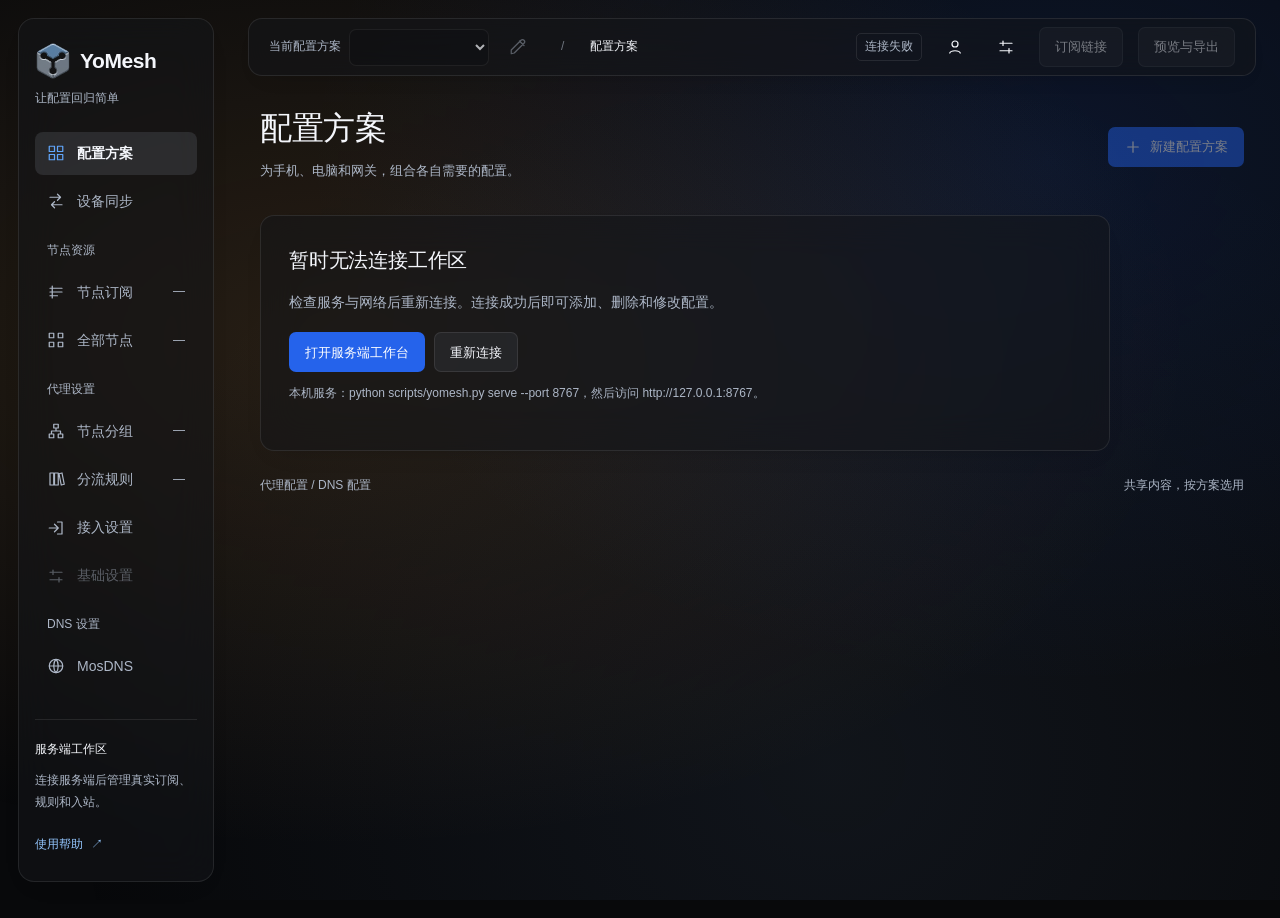
==== commit 13af3724: "Release YoMesh 0.16.3 with dedicated sync navigation and setup guides" ====
--- a/web/index.html
+++ b/web/index.html
@@ -43,9 +43,14 @@
   <script src="subscription-links.js" defer></script>
   <script src="connection.js" defer></script>
   <link rel="stylesheet" href="mosdns-workbench.css">
+  <script src="mosdns-tools.js" defer></script>
   <script src="mosdns-workbench.js" defer></script>
   <script src="interaction-tools.js" defer></script>
   <link rel="stylesheet" href="interaction-tools.css">
+  <link rel="stylesheet" href="resource-menu.css">
+  <script src="device-management.js" defer></script>
+  <script src="device-onboarding.js" defer></script>
+  <link rel="stylesheet" href="device-management.css">
 </head>
 <body>
 <div class="wallpaper-layer" aria-hidden="true"></div>
--- a/web/native-workbench.css
+++ b/web/native-workbench.css
@@ -2,3 +2,5 @@
 @media(max-width:780px){.native-resource-row{padding:15px 14px;gap:10px;flex-wrap:wrap}.native-resource-row>.native-resource-name{flex-basis:calc(100% - 70px)}.native-resource-row>.button{margin-left:auto;min-height:40px}.native-resource-row>.resource-more{min-height:40px}.native-policy-row{display:grid;grid-template-columns:22px minmax(0,1fr) auto;gap:9px;padding:16px 14px}.native-policy-row code{grid-column:2;grid-row:1}.native-policy-row>.switch{grid-column:3;grid-row:1;align-self:start;margin-top:7px}.native-policy-row>.text-button{grid-column:2;grid-row:2;justify-self:end;min-height:40px}.native-policy-row>.resource-more{grid-column:3;grid-row:2}.native-policy-order{grid-column:1;grid-row:1}.native-policy-row code{font-size:12px}.native-document-dialog{width:calc(100vw - 16px);padding:16px}.native-document-dialog textarea{font-size:16px}.native-document-dialog .dialog-actions{bottom:-16px;gap:8px}.native-dns-tabs .button{font-size:12px;min-height:40px;padding-inline:10px}#native-group-form .fields{grid-template-columns:1fr}#native-group-form input,#native-group-form select,#native-group-form textarea{font-size:16px}.native-array-item .fields{grid-template-columns:1fr}}
 
 .native-provider-source a{color:var(--accent-ink);text-decoration:none;overflow-wrap:anywhere}.native-provider-source a:hover{text-decoration:underline}.native-provider-source a:focus-visible{outline:2px solid var(--accent);outline-offset:3px;border-radius:3px}
+
+@media(max-width:780px){.native-dns-tabs .button,.native-resource-row>.button{min-height:44px}}
--- a/web/rule-condition-list.css
+++ b/web/rule-condition-list.css
@@ -93,6 +93,4 @@
 html[data-density=compact] .native-group-members small{margin-bottom:4px;line-height:1.5}
 html[data-density=compact] .space-grid{gap:12px}
 html[data-density=compact] .space-card{padding:16px 18px;min-height:200px}
-.auth-login-dialog{width:min(420px,calc(100vw - 32px));padding:28px}
-.auth-login-dialog #close-dialog{display:none}
 .auth-status-banner{display:flex;align-items:center;justify-content:space-between;gap:10px;padding:12px 14px;border-radius:9px;background:var(--soft);border:1px solid var(--line);margin-bottom:16px;font-size:12px}
--- a/web/mosdns-workbench.css
+++ b/web/mosdns-workbench.css
@@ -14,6 +14,14 @@
 .mosdns-actions .error-message:empty { display:none; }
 .mosdns-code { font-family:Consolas,monospace; font-size:12px; tab-size:2; }
 .mosdns-section hr { border:0; border-top:1px solid var(--line); margin:24px 0; }
+.mosdns-paged .filter-row { align-items:end; }
+.mosdns-paged .filter-row .field { flex:1; min-width:160px; }
+.mosdns-paged>p { margin:0; color:var(--muted); }
+.mosdns-migration dl { margin:16px 0; }
+.mosdns-migration dl>div { padding:12px 0; border-top:1px solid var(--line); }
+.mosdns-migration dt { font-weight:600; }
+.mosdns-migration dd { margin:8px 0 0; color:var(--muted); overflow-wrap:anywhere; }
+.mosdns-section details>summary { cursor:pointer; }
 @media(max-width:700px) {
  .mosdns-section { padding:16px; }
  .mosdns-tabs { flex-wrap:nowrap; overflow-x:auto; padding-bottom:4px; }
--- a/web/resource-menu.css
+++ b/web/resource-menu.css
@@ -0,0 +1,39 @@
+/* Backdrop-filter gives each glass card its own stacking context. Raise the
+   open card so its menu can paint over the following card. */
+.panel:has(.resource-more[open]),
+.rule-table tr:has(.resource-more[open]) {
+  position: relative;
+  z-index: 12;
+}
+
+.resource-menu {
+  max-width: min(320px, calc(100vw - 24px));
+}
+
+@media (max-width: 780px) {
+  .native-resource-row > .native-resource-name {
+    flex-basis: 100%;
+  }
+
+  .native-resource-row > .resource-more {
+    margin-left: 0;
+  }
+
+  .space-card-actions {
+    flex-wrap: wrap;
+    justify-content: flex-start;
+  }
+
+  .space-card-actions > .primary {
+    margin-left: 0;
+  }
+
+  .space-card-actions > .resource-more {
+    margin-left: auto;
+  }
+
+  .resource-more > summary,
+  .resource-menu > button {
+    min-height: 44px;
+  }
+}
--- a/web/device-management.css
+++ b/web/device-management.css
@@ -0,0 +1,42 @@
+.device-panel{padding:24px;border:1px solid var(--line)}
+.device-global-view>.space-switcher,.device-global-view>#edit-current-space,.device-global-view>span{display:none}
+.device-panel .section-title{align-items:flex-start;gap:16px}
+.device-panel h2{margin:0;font-size:20px}
+.device-panel .section-title p{margin:5px 0 0;color:var(--muted);font-size:12px}
+.device-panel .error-message{margin:12px 0}
+.device-list{display:grid;gap:12px;margin-top:18px}
+.device-row{display:flex;align-items:flex-start;gap:20px;padding:16px 0;border-top:1px solid var(--line)}
+.device-row:first-child{border-top:0}
+.device-row-main{min-width:0;flex:1}
+.device-row-main strong{display:block;font-size:14px;font-weight:600;overflow-wrap:anywhere}
+.device-row-main small{display:block;margin-top:4px;color:var(--muted);font-size:12px;overflow-wrap:anywhere}
+.device-row-actions{display:flex;gap:8px;flex-wrap:wrap;justify-content:flex-end}
+.device-row-actions .button{min-height:38px}
+.device-setup-form .fields{margin:16px 0}
+.device-setup-form fieldset{border:1px solid var(--line);border-radius:var(--rounded-control,7px);padding:16px;margin:18px 0}
+.device-setup-form legend{font-size:14px;padding:0 5px}
+.device-setup-form .check-row{margin:14px 0}
+.device-setup-form .dialog-actions{position:sticky;bottom:-26px;z-index:1;background:var(--solid);padding:14px 0;margin-bottom:-26px;border-top:1px solid var(--line)}
+.device-setup-form pre,.device-install pre{white-space:pre-wrap;overflow-wrap:anywhere;max-height:260px;overflow:auto;background:var(--control-bg);border:1px solid var(--line);border-radius:7px;padding:14px;font:12px/1.6 Consolas,monospace}
+.device-preview-list{max-height:240px;overflow:auto;padding-left:20px;font:12px/1.7 Consolas,monospace;overflow-wrap:anywhere}
+.device-preview-list li{margin:5px 0}
+.device-status{margin:12px 0;color:var(--muted);font-size:14px}
+.device-status.is-error{color:var(--red)}
+.device-guide{margin-top:18px;padding-top:16px;border-top:1px solid var(--line)}
+.device-guide>summary{cursor:pointer;color:var(--accent-ink);font-size:14px}
+.device-steps{margin:18px 0;padding-left:24px;max-width:75ch}
+.device-steps>li{padding-left:5px;margin:0 0 26px}
+.device-steps>li:last-child{margin-bottom:0}
+.device-steps>li::marker{color:var(--muted);font-variant-numeric:tabular-nums}
+.device-steps>li>strong{font-size:14px;color:var(--ink)}
+.device-steps p,.device-prerequisites{font-size:14px;line-height:1.75;overflow-wrap:anywhere}
+.device-steps p{margin:8px 0 12px;color:var(--muted)}
+.device-steps p strong{color:var(--ink)}
+.device-steps code{overflow-wrap:anywhere}
+.device-guide pre{white-space:pre-wrap;overflow-wrap:anywhere;font:12px/1.6 Consolas,monospace}
+.device-install textarea{font:12px/1.6 Consolas,monospace;overflow-wrap:anywhere}
+.setup-downloads{display:flex;flex-wrap:wrap;gap:8px;margin:12px 0}
+.setup-downloads a.button,.device-steps a.button{display:inline-flex;align-items:center;justify-content:center;text-decoration:none}
+.hermes-setup .dialog-actions{position:sticky;bottom:-26px;background:var(--solid);padding:14px 0;margin-bottom:-26px;border-top:1px solid var(--line);z-index:1}
+@media(max-width:780px){.device-install textarea,.hermes-setup input{font-size:16px}.device-install .button,.device-guide summary{min-height:44px}.hermes-setup .dialog-actions{bottom:-16px;margin-bottom:-16px;flex-wrap:wrap}.device-steps{padding-left:20px}}
+@media(max-width:780px){.device-panel{padding:16px}.device-panel .section-title,.device-row{flex-direction:column}.device-row-actions{width:100%;justify-content:flex-start}.device-row-actions .button,.device-row-actions .text-button,.device-panel .section-title>.button{min-height:44px}.device-setup-form input,.device-setup-form select{font-size:16px}.device-setup-form .dialog-actions{bottom:-16px;margin-bottom:-16px}.device-setup-form .dialog-actions .button{min-height:44px}}
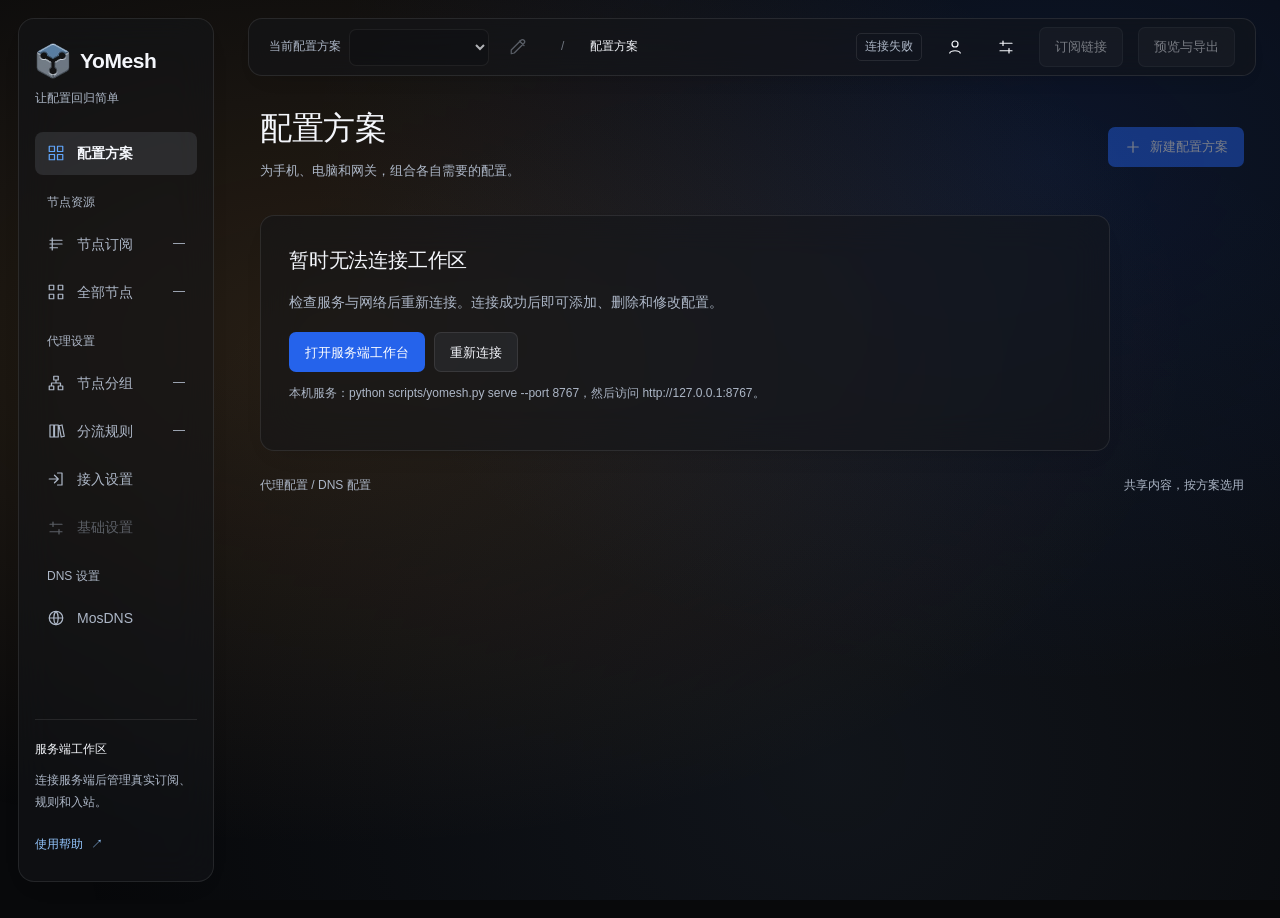
==== commit 7681a902: "Release YoMesh 0.17.0 with config import and LocalDNS subscription linkage" ====
--- a/web/index.html
+++ b/web/index.html
@@ -48,9 +48,6 @@
   <script src="interaction-tools.js" defer></script>
   <link rel="stylesheet" href="interaction-tools.css">
   <link rel="stylesheet" href="resource-menu.css">
-  <script src="device-management.js" defer></script>
-  <script src="device-onboarding.js" defer></script>
-  <link rel="stylesheet" href="device-management.css">
 </head>
 <body>
 <div class="wallpaper-layer" aria-hidden="true"></div>
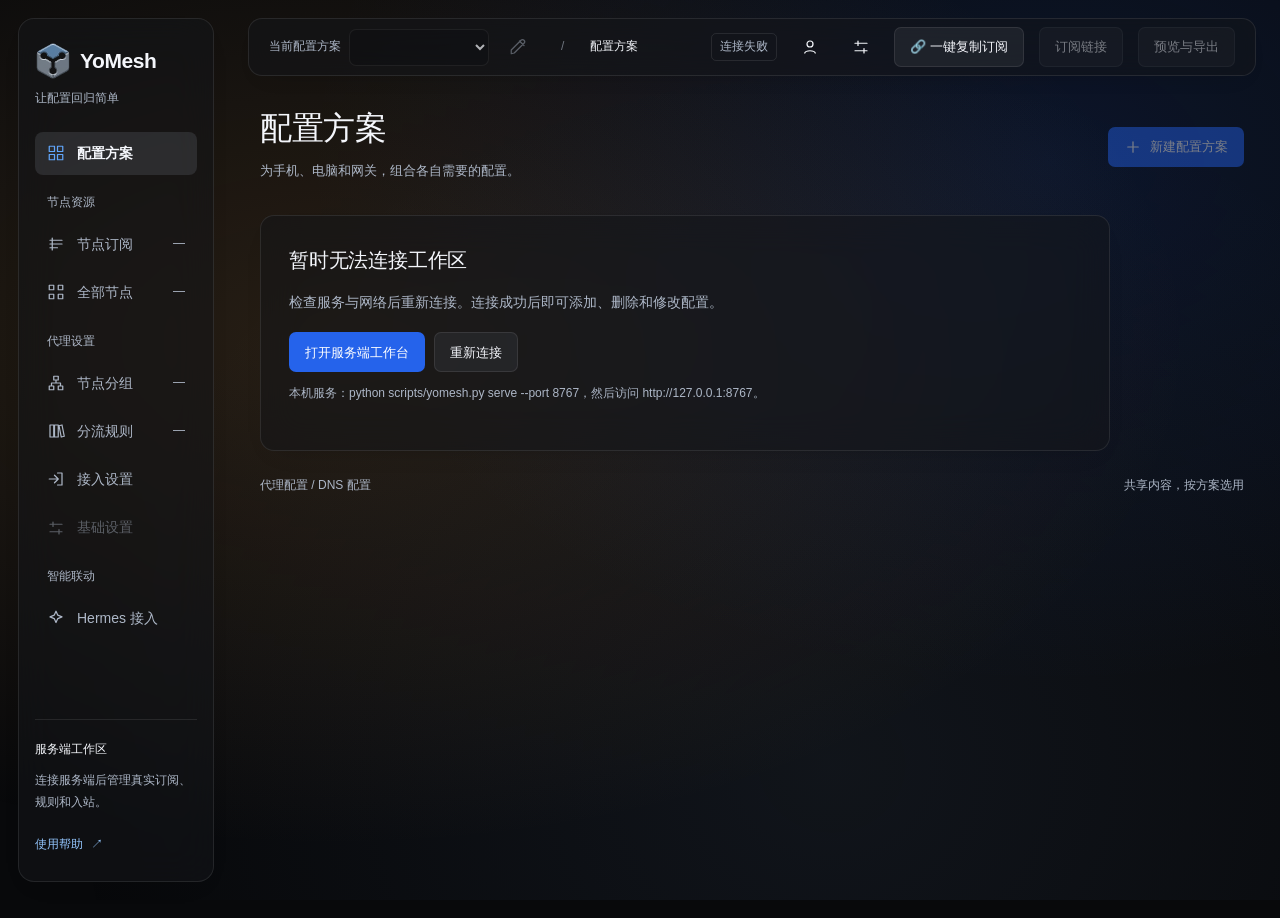
==== commit 1c1edfd2: "feat(web): 新手三步引导、订阅刷新接力建组、出口前置提示与导出策略摘要" ====
--- a/web/index.html
+++ b/web/index.html
@@ -46,8 +46,10 @@
   <script src="mosdns-tools.js" defer></script>
   <script src="mosdns-workbench.js" defer></script>
   <script src="interaction-tools.js" defer></script>
+  <script src="onboarding-flow.js" defer></script>
   <link rel="stylesheet" href="interaction-tools.css">
   <link rel="stylesheet" href="resource-menu.css">
+  <link rel="stylesheet" href="onboarding-flow.css">
 </head>
 <body>
 <div class="wallpaper-layer" aria-hidden="true"></div>
--- a/web/app.css
+++ b/web/app.css
@@ -1,36 +1,1567 @@
-@font-face{font-family:LocalSerif;src:url('assets/noto-serif-sc-ui.woff2') format('woff2');font-display:swap}
-@font-face{font-family:Instrument;src:url('assets/instrument-serif-numerals.woff2') format('woff2');font-display:swap}
-:root{color-scheme:dark;--bg:#08090B;--panel:rgba(21,22,26,.56);--solid:#171A20;--soft:rgba(54,57,64,.4);--hover:rgba(80,88,104,.23);--ink:#F4F6FB;--muted:#ADB7C7;--line:rgba(255,255,255,.09);--accent:#60A5FA;--accent-ink:#93C5FD;--tint:rgba(59,130,246,.14);--green:#6EE7B7;--red:#FCA5A5;--shadow:0 10px 26px -20px rgba(0,0,0,.45);--heading:LocalSerif,'Noto Serif SC',SimSun,serif;--row:18px;--glass-blur:18px;--button-bg:#2563EB;--control-bg:rgba(6,8,12,.24)}
-html[data-theme=light-glass]{color-scheme:light;--bg:#EAEEF5;--panel:rgba(255,255,255,.64);--solid:#F8FAFD;--soft:rgba(224,231,241,.55);--hover:rgba(255,255,255,.85);--ink:#0F172A;--muted:#475569;--line:rgba(15,23,42,.10);--accent:#2563EB;--accent-ink:#1D4ED8;--tint:rgba(37,99,235,.09);--green:#065F46;--red:#B91C1C;--shadow:0 10px 24px -20px rgba(15,23,42,.18);--control-bg:rgba(255,255,255,.4)}
-html[data-theme=aurora-glass]{--panel:rgba(16,24,36,.55);--soft:rgba(34,54,74,.45);--hover:rgba(43,70,98,.4);--line:rgba(148,183,224,.14)}
-html[data-density=compact]{--row:11px}html[data-serif=false]{--heading:'Microsoft YaHei UI','Segoe UI',sans-serif}
-*{box-sizing:border-box}body{margin:0;background:var(--bg);color:var(--ink);font:14px/1.65 'Segoe UI','Microsoft YaHei UI',sans-serif;-webkit-font-smoothing:antialiased}button,input,select,textarea{font:inherit;color:inherit}button,a,input,select,textarea{-webkit-tap-highlight-color:transparent}button{cursor:pointer}button:disabled{cursor:not-allowed;opacity:.45}button{transition:background .16s,color .16s}button:active:not(:disabled){transform:translateY(1px)}input,textarea{caret-color:var(--accent)}::selection{background:var(--tint);color:var(--accent-ink)}*{scrollbar-width:thin;scrollbar-color:var(--line) transparent}a{color:var(--accent-ink);text-underline-offset:3px}p{margin:6px 0;color:var(--muted);text-wrap:pretty}h1,h2,h3{font-family:var(--heading);font-weight:500;margin:0;text-wrap:balance}h1{font-size:32px;line-height:1.4}h2{font-size:20px}h3{font-size:17px}small{font-size:12px;color:var(--muted)}svg{width:18px;height:18px;fill:none;stroke:currentColor;stroke-width:1.65;stroke-linecap:round;stroke-linejoin:round;flex:none}button:focus-visible,a:focus-visible,input:focus-visible,select:focus-visible,textarea:focus-visible,summary:focus-visible{outline:2px solid var(--accent);outline-offset:3px}input,select,textarea{border:1px solid var(--line);background:var(--panel);border-radius:7px;padding:9px 11px;min-height:40px;max-width:100%}input::placeholder,textarea::placeholder{color:var(--muted)}input[type=checkbox]{accent-color:var(--accent);min-height:0;width:16px;height:16px;flex:none}select{cursor:pointer}textarea{resize:vertical;min-height:100px}code,.mono{font-family:Consolas,monospace;font-size:12px;font-variant-numeric:tabular-nums}code{overflow-wrap:anywhere}.skip{position:fixed;left:12px;top:-60px;z-index:100;background:var(--panel);padding:12px}.skip:focus{top:12px}
-.sidebar{width:224px;position:fixed;inset:0 auto 0 0;padding:34px 22px 22px;border-right:1px solid var(--line);display:flex;flex-direction:column;background:var(--bg)}.brand{font-family:var(--heading);font-size:22px;white-space:nowrap}.brand span{font:11px 'Segoe UI',sans-serif;vertical-align:middle;padding:3px 6px;border-radius:4px;background:var(--tint);color:var(--accent-ink);margin-left:3px}.brand-caption{font-size:12px;color:var(--muted);margin:7px 0 42px}.nav-group{font-size:11px;color:var(--muted);margin:22px 12px 10px}.nav-item{display:flex;align-items:center;gap:12px;text-decoration:none;width:100%;color:var(--muted);border-radius:8px;padding:12px;margin:5px 0;font-size:14px}.nav-item:hover{background:var(--hover);color:var(--ink)}.nav-item.active{background:var(--tint);color:var(--accent-ink);font-weight:600}.nav-count{margin-left:auto;font-size:11px;font-weight:400}.sidebar-bottom{margin-top:auto;border-top:1px solid var(--line);padding-top:20px}.sidebar-bottom p{font-size:11px;line-height:1.9;margin:9px 0 15px}.local-label{font-size:12px;display:flex;align-items:center;gap:8px}.status-dot{width:6px;height:6px;border-radius:50%;background:var(--green);display:inline-block}.main-shell{margin-left:224px}.topbar{height:76px;border-bottom:1px solid var(--line);display:flex;align-items:center;justify-content:space-between;padding:0 36px;gap:15px}.breadcrumb{font-size:12px;color:var(--muted)}.breadcrumb span{margin:0 14px;opacity:.6}.breadcrumb b{color:var(--ink);font-weight:500}.top-actions{display:flex;gap:15px;align-items:center}.demo-badge{font-size:11px;color:var(--muted);border:1px solid var(--line);padding:3px 8px;border-radius:5px}.button,.icon-button,.text-button{display:inline-flex;align-items:center;justify-content:center;gap:8px;white-space:nowrap}.button{min-height:40px;padding:8px 15px;background:var(--panel);border:1px solid var(--line);border-radius:7px;font-size:13px}.button:hover{background:var(--hover)}.primary{background:var(--accent-ink);color:var(--panel);border-color:var(--accent-ink)}.primary:hover{filter:brightness(1.1);background:var(--accent-ink)}html[data-theme=dark] .primary{color:var(--bg)}.icon-button{width:36px;height:36px;background:transparent;border:0;border-radius:6px;font-size:23px}.icon-button:hover{background:var(--soft)}.text-button{border:0;background:none;color:var(--accent-ink);font-size:12px;padding:6px 0}.text-button:hover{text-decoration:underline;text-underline-offset:4px}main{max-width:1640px;margin:0 auto;padding:34px 36px 20px;outline:none}.page-heading{display:flex;justify-content:space-between;align-items:center;gap:20px;margin-bottom:28px}.page-heading p{font-size:13px;margin-top:9px}.workspace-footer{display:flex;justify-content:space-between;gap:12px;margin-top:25px;font-size:11px;color:var(--muted)}.toolbar{display:flex;align-items:center;justify-content:space-between;gap:12px;margin-bottom:20px;flex-wrap:wrap}.toolbar .search{min-width:220px;max-width:400px;flex:1}.search{display:flex;gap:8px;align-items:center;background:var(--panel);border:1px solid var(--line);border-radius:7px;padding:0 11px}.search svg{width:16px;color:var(--muted)}.search input{border:0;background:none;padding-left:0;width:100%;outline-offset:0}.filter-row{display:flex;gap:9px;align-items:center;flex-wrap:wrap}.panel{background:var(--panel);border-radius:14px;box-shadow:var(--shadow);min-width:0}.panel-header{padding:23px 24px 19px;border-bottom:1px solid var(--line);display:flex;align-items:center;justify-content:space-between;gap:14px}.section-title{display:flex;justify-content:space-between;align-items:center;gap:12px}.section-title small{font-family:'Segoe UI','Microsoft YaHei',sans-serif;font-weight:400;margin-left:9px}.badge{display:inline-block;background:var(--soft);padding:3px 8px;border-radius:5px;font-size:11px;color:var(--muted);white-space:nowrap}.badge.green{background:color-mix(in srgb,var(--green) 10%,transparent);color:var(--green)}.badge.accent{background:var(--tint);color:var(--accent-ink)}.badge.error{color:var(--red);background:color-mix(in srgb,var(--red) 10%,transparent)}.summary-line{color:var(--muted);font-size:12px}.summary-line b{color:var(--ink);font-weight:500}
-.groups-layout{display:grid;grid-template-columns:minmax(240px,.72fr) minmax(430px,1.55fr);gap:24px;align-items:start}.group-list{display:grid;gap:12px}.group-item{width:100%;text-align:left;padding:21px;background:var(--panel);border:1px solid var(--line);border-radius:12px}.group-item:hover{background:var(--hover)}.group-item.selected{border-color:var(--accent);background:var(--panel);box-shadow:0 0 0 1px var(--accent)}.group-item h3{margin-bottom:5px}.group-item .group-top{display:flex;justify-content:space-between;align-items:center;gap:10px}.group-item p{font-size:12px;margin:11px 0}.group-meta{display:flex;align-items:center;gap:8px;font-size:11px;color:var(--muted);margin-top:17px;padding-top:13px;border-top:1px solid var(--line)}.group-meta span:last-child{margin-left:auto}.group-helper{padding:12px 2px;font-size:12px;color:var(--muted);line-height:1.9}.group-helper strong{color:var(--ink);font-weight:500;display:block;margin-bottom:5px}.editor-body{padding:22px 24px}.fields{display:grid;grid-template-columns:1fr 1fr;gap:16px}.field{display:flex;flex-direction:column;gap:7px;font-size:12px;margin-bottom:18px;min-width:0}.field input,.field select,.field textarea{width:100%;font-size:13px}.field small{font-size:11px}.form-section{border-top:1px solid var(--line);padding-top:20px;margin-top:3px}.form-section h3{font-family:inherit;font-size:13px;font-weight:600;margin-bottom:12px}.member-options{display:flex;gap:8px;flex-wrap:wrap;margin:0 0 17px}.member-option{display:flex;align-items:center;gap:7px;border:1px solid var(--line);border-radius:7px;font-size:12px;padding:8px 10px;cursor:pointer}.member-option:has(input:checked){background:var(--tint);border-color:color-mix(in srgb,var(--accent) 40%,var(--line));color:var(--accent-ink)}.member-option input{margin:0}.tiny-label{display:block;font-size:11px;color:var(--muted);margin:12px 0 7px}.preview-header{display:flex;align-items:center;justify-content:space-between;font-size:12px;margin-bottom:10px}.preview-header strong{font-weight:600}.preview-list{display:grid;grid-template-columns:1fr 1fr;gap:0 22px}.preview-node{display:flex;align-items:center;justify-content:space-between;gap:8px;padding:9px 0;font-size:12px;border-bottom:1px solid var(--line)}.preview-node span{overflow-wrap:anywhere}.preview-node small{font-size:10px}.preview-note{font-size:11px;margin:12px 0 0;color:var(--muted)}.editor-footer{border-top:1px solid var(--line);padding:16px 24px;display:flex;justify-content:space-between;gap:12px;align-items:center}.editor-footer span{font-size:11px;color:var(--muted)}.error-message{color:var(--red);font-size:12px;margin:8px 0}.empty{padding:38px 20px;text-align:center;color:var(--muted);font-size:13px}.empty strong{display:block;color:var(--ink);margin-bottom:6px}.check-row{display:flex;gap:9px;align-items:center;font-size:13px}.table-wrap{overflow:auto;border-radius:14px}table{width:100%;border-collapse:collapse;text-align:left;font-size:13px}th{font-size:11px;color:var(--muted);font-weight:400;background:color-mix(in srgb,var(--soft) 35%,var(--panel));padding:14px 22px;white-space:nowrap}td{padding:var(--row) 22px;border-top:1px solid var(--line);font-variant-numeric:tabular-nums}td strong{font-weight:500}td small{display:block;font-size:11px;margin-top:4px}tbody tr:hover{background:var(--hover)}td:last-child{text-align:right}.region{display:inline-flex;align-items:center;gap:10px}.country{font-size:10px;letter-spacing:.04em;border:1px solid var(--line);border-radius:4px;width:30px;height:25px;display:grid;place-items:center;color:var(--muted)}.row-actions{display:flex;justify-content:flex-end;gap:8px}.notice{font-size:12px;color:var(--muted);padding:13px 17px;background:var(--soft);border-radius:8px;margin-bottom:20px}.notice strong{font-weight:500;color:var(--ink)}.library-grid{display:grid;grid-template-columns:repeat(2,minmax(0,1fr));gap:20px}.library-item{padding:24px}.library-item h3{font-size:19px;margin:12px 0 6px}.library-item p{font-size:12px;min-height:40px}.library-foot{display:flex;justify-content:space-between;align-items:center;border-top:1px solid var(--line);padding-top:14px;margin-top:17px}.library-foot span{font-size:12px;color:var(--muted)}.switch{width:32px;height:19px;border:0;background:var(--line);border-radius:12px;padding:3px;display:inline-flex;align-items:center;flex:none}.switch:after{content:'';width:13px;height:13px;border-radius:50%;background:var(--panel);transition:transform .16s}.switch[aria-checked=true]{background:var(--green)}.switch[aria-checked=true]:after{transform:translateX(13px)}.rule-order{display:flex;align-items:center;gap:6px;color:var(--muted)}.order-number{min-width:18px}.rule-order button{font-size:14px;width:25px;height:28px}.outbound{min-width:120px;font-size:12px;padding:6px 9px}.fallback td{background:var(--soft)}.rule-disabled td{color:var(--muted)}.bulkbar{display:flex;gap:12px;align-items:center;padding:12px 20px;border-bottom:1px solid var(--line);background:var(--tint)}.bulkbar span{margin-right:auto;font-size:12px}
-dialog{border:1px solid var(--line);border-radius:14px;background:var(--panel);color:var(--ink);width:min(650px,calc(100vw - 32px));max-height:calc(100dvh - 40px);padding:26px;box-shadow:0 24px 80px #0003}dialog::backdrop{background:#19181670}.dialog-heading{display:flex;justify-content:space-between;align-items:center;margin-bottom:20px}.dialog-actions{display:flex;gap:10px;justify-content:flex-end;margin-top:23px}.code-preview{background:var(--soft);border-radius:8px;padding:18px;max-height:48vh;overflow:auto;white-space:pre-wrap;overflow-wrap:anywhere;font:12px/1.8 Consolas,monospace}.tweaks{position:fixed;right:24px;top:86px;width:280px;padding:20px;background:var(--panel);border:1px solid var(--line);box-shadow:0 16px 40px #0002;border-radius:12px;z-index:20}.tweaks .section-title{margin-bottom:15px}#toast{position:fixed;bottom:24px;left:50%;transform:translateX(-50%);padding:12px 20px;background:var(--ink);color:var(--bg);border-radius:8px;z-index:100;max-width:calc(100vw - 32px);font-size:13px;box-shadow:var(--shadow)}[hidden]{display:none!important}
-@media(min-width:1600px){main{padding-top:42px}.groups-layout{grid-template-columns:340px 1fr}.editor-body{padding:25px 30px}.preview-list{grid-template-columns:1fr 1fr 1fr}}
-@media(max-width:1100px){.sidebar{width:190px;padding-inline:15px}.main-shell{margin-left:190px}main{padding:28px 24px}.topbar{padding-inline:24px}.groups-layout{grid-template-columns:230px minmax(0,1fr);gap:18px}.fields{grid-template-columns:1fr;gap:0}.preview-list{grid-template-columns:1fr}.editor-body{padding:20px}.panel-header{padding:18px 20px}.brand{font-size:19px}.page-heading p{max-width:42ch}}
-@media(max-width:780px){.sidebar{position:static;width:auto;padding:18px 20px 8px;border-right:0;border-bottom:1px solid var(--line);display:block}.brand-caption,.sidebar-bottom,.nav-group,.nav-count{display:none}nav{display:flex;gap:4px;overflow:auto;margin-top:14px}.nav-item{white-space:nowrap;width:auto;padding:9px 11px;font-size:12px;flex:none;gap:6px}.nav-item svg{width:15px;height:15px}.main-shell{margin:0}.topbar{height:62px;padding:0 20px}.demo-badge{display:none}.top-actions{gap:6px}main{padding:25px 20px}.page-heading{align-items:flex-start;margin-bottom:22px}h1{font-size:28px}.page-heading p{font-size:12px}.page-heading>.button{font-size:12px;margin-top:3px;padding:7px 10px}.groups-layout{grid-template-columns:1fr}.group-list{display:flex;gap:10px;overflow:auto;padding:2px;margin:-2px}.group-item{min-width:215px;padding:16px}.group-item p{margin:8px 0}.group-meta{margin-top:8px;padding-top:8px}.group-helper{display:none}.preview-list{grid-template-columns:1fr 1fr}.fields{grid-template-columns:1fr 1fr;gap:14px}.library-grid{grid-template-columns:1fr}.workspace-footer span:first-child{display:none}.workspace-footer{justify-content:flex-end}.toolbar .search{max-width:none;flex-basis:100%}td,th{padding-inline:16px}.editor-footer{padding:15px 20px}.editor-footer span{max-width:18ch}.tweaks{right:16px;top:160px}.breadcrumb{font-size:11px}.breadcrumb span{margin:0 7px}.topbar .button{font-size:12px}}
-@media(max-width:420px){.fields,.preview-list{grid-template-columns:1fr;gap:0}.nav-item{padding:9px 8px}main{padding-inline:16px}.page-heading{gap:12px}.page-heading>.button svg{display:none}.brand{font-size:21px}.editor-body{padding:18px}.panel-header{padding:18px}.topbar{padding-inline:16px}}
-@media(prefers-reduced-motion:reduce){*,*:before,*:after{transition:none!important;animation:none!important}}
-.groups-layout>div{min-width:0}.brand-caption,.nav-group,.nav-count,.demo-badge,.summary-line,.sidebar-bottom p,.workspace-footer,.tiny-label,.badge,.group-meta,.field small,.preview-note,.editor-footer span,td small,.preview-node small{font-size:12px}
-dialog,.tweaks{border:0}
-@media(max-width:780px){.groups-layout{grid-template-columns:minmax(0,1fr)}.group-item{flex:0 0 230px}.button,.icon-button,.text-button{min-height:44px}.nav-item{min-height:44px}.editor-footer{flex-wrap:wrap}.editor-footer>span{max-width:none}.rule-order button{min-height:44px;width:32px}.switch{position:relative}.switch:before{content:'';position:absolute;inset:-12px -6px}}
+@font-face {
+  font-family: LocalSerif;
+  src: url("assets/noto-serif-sc-ui.woff2") format("woff2");
+  font-display: swap;
+}
+@font-face {
+  font-family: Instrument;
+  src: url("assets/instrument-serif-numerals.woff2") format("woff2");
+  font-display: swap;
+}
+:root {
+  color-scheme: dark;
+  --bg: #08090b;
+  --panel: rgba(21, 22, 26, 0.56);
+  --solid: #171a20;
+  --soft: rgba(54, 57, 64, 0.4);
+  --hover: rgba(80, 88, 104, 0.23);
+  --ink: #f4f6fb;
+  --muted: #adb7c7;
+  --line: rgba(255, 255, 255, 0.09);
+  --accent: #60a5fa;
+  --accent-ink: #93c5fd;
+  --tint: rgba(59, 130, 246, 0.14);
+  --green: #6ee7b7;
+  --red: #fca5a5;
+  --shadow: 0 10px 26px -20px rgba(0, 0, 0, 0.45);
+  --heading: LocalSerif, "Noto Serif SC", SimSun, serif;
+  --row: 18px;
+  --glass-blur: 18px;
+  --button-bg: #2563eb;
+  --control-bg: rgba(6, 8, 12, 0.24);
+}
+html[data-theme="light-glass"] {
+  color-scheme: light;
+  --bg: #eaeef5;
+  --panel: rgba(255, 255, 255, 0.64);
+  --solid: #f8fafd;
+  --soft: rgba(224, 231, 241, 0.55);
+  --hover: rgba(255, 255, 255, 0.85);
+  --ink: #0f172a;
+  --muted: #475569;
+  --line: rgba(15, 23, 42, 0.1);
+  --accent: #2563eb;
+  --accent-ink: #1d4ed8;
+  --tint: rgba(37, 99, 235, 0.09);
+  --green: #065f46;
+  --red: #b91c1c;
+  --shadow: 0 10px 24px -20px rgba(15, 23, 42, 0.18);
+  --control-bg: rgba(255, 255, 255, 0.4);
+}
+html[data-theme="aurora-glass"] {
+  --panel: rgba(16, 24, 36, 0.55);
+  --soft: rgba(34, 54, 74, 0.45);
+  --hover: rgba(43, 70, 98, 0.4);
+  --line: rgba(148, 183, 224, 0.14);
+}
+html[data-density="compact"] {
+  --row: 11px;
+}
+html[data-serif="false"] {
+  --heading: "Microsoft YaHei UI", "Segoe UI", sans-serif;
+}
+* {
+  box-sizing: border-box;
+}
+body {
+  margin: 0;
+  background: var(--bg);
+  color: var(--ink);
+  font:
+    14px/1.65 "Segoe UI",
+    "Microsoft YaHei UI",
+    sans-serif;
+  -webkit-font-smoothing: antialiased;
+}
+button,
+input,
+select,
+textarea {
+  font: inherit;
+  color: inherit;
+}
+button,
+a,
+input,
+select,
+textarea {
+  -webkit-tap-highlight-color: transparent;
+}
+button {
+  cursor: pointer;
+}
+button:disabled {
+  cursor: not-allowed;
+  opacity: 0.45;
+}
+button {
+  transition:
+    background 0.16s,
+    color 0.16s;
+}
+button:active:not(:disabled) {
+  transform: translateY(1px);
+}
+input,
+textarea {
+  caret-color: var(--accent);
+}
+::selection {
+  background: var(--tint);
+  color: var(--accent-ink);
+}
+* {
+  scrollbar-width: thin;
+  scrollbar-color: var(--line) transparent;
+}
+a {
+  color: var(--accent-ink);
+  text-underline-offset: 3px;
+}
+p {
+  margin: 6px 0;
+  color: var(--muted);
+  text-wrap: pretty;
+}
+h1,
+h2,
+h3 {
+  font-family: var(--heading);
+  font-weight: 500;
+  margin: 0;
+  text-wrap: balance;
+}
+h1 {
+  font-size: 32px;
+  line-height: 1.4;
+}
+h2 {
+  font-size: 20px;
+}
+h3 {
+  font-size: 17px;
+}
+small {
+  font-size: 12px;
+  color: var(--muted);
+}
+svg {
+  width: 18px;
+  height: 18px;
+  fill: none;
+  stroke: currentColor;
+  stroke-width: 1.65;
+  stroke-linecap: round;
+  stroke-linejoin: round;
+  flex: none;
+}
+button:focus-visible,
+a:focus-visible,
+input:focus-visible,
+select:focus-visible,
+textarea:focus-visible,
+summary:focus-visible {
+  outline: 2px solid var(--accent);
+  outline-offset: 3px;
+}
+input,
+select,
+textarea {
+  border: 1px solid var(--line);
+  background: var(--panel);
+  border-radius: 7px;
+  padding: 9px 11px;
+  min-height: 40px;
+  max-width: 100%;
+}
+input::placeholder,
+textarea::placeholder {
+  color: var(--muted);
+}
+input[type="checkbox"] {
+  accent-color: var(--accent);
+  min-height: 0;
+  width: 16px;
+  height: 16px;
+  flex: none;
+}
+select {
+  cursor: pointer;
+}
+textarea {
+  resize: vertical;
+  min-height: 100px;
+}
+code,
+.mono {
+  font-family: Consolas, monospace;
+  font-size: 12px;
+  font-variant-numeric: tabular-nums;
+}
+code {
+  overflow-wrap: anywhere;
+}
+.skip {
+  position: fixed;
+  left: 12px;
+  top: -60px;
+  z-index: 100;
+  background: var(--panel);
+  padding: 12px;
+}
+.skip:focus {
+  top: 12px;
+}
+.sidebar {
+  width: 224px;
+  position: fixed;
+  inset: 0 auto 0 0;
+  padding: 34px 22px 22px;
+  border-right: 1px solid var(--line);
+  display: flex;
+  flex-direction: column;
+  background: var(--bg);
+}
+.brand {
+  font-family: var(--heading);
+  font-size: 22px;
+  white-space: nowrap;
+}
+.brand span {
+  font:
+    11px "Segoe UI",
+    sans-serif;
+  vertical-align: middle;
+  padding: 3px 6px;
+  border-radius: 4px;
+  background: var(--tint);
+  color: var(--accent-ink);
+  margin-left: 3px;
+}
+.brand-caption {
+  font-size: 12px;
+  color: var(--muted);
+  margin: 7px 0 42px;
+}
+.nav-group {
+  font-size: 11px;
+  color: var(--muted);
+  margin: 22px 12px 10px;
+}
+.nav-item {
+  display: flex;
+  align-items: center;
+  gap: 12px;
+  text-decoration: none;
+  width: 100%;
+  color: var(--muted);
+  border-radius: 8px;
+  padding: 12px;
+  margin: 5px 0;
+  font-size: 14px;
+}
+.nav-item:hover {
+  background: var(--hover);
+  color: var(--ink);
+}
+.nav-item.active {
+  background: var(--tint);
+  color: var(--accent-ink);
+  font-weight: 600;
+}
+.nav-count {
+  margin-left: auto;
+  font-size: 11px;
+  font-weight: 400;
+}
+.sidebar-bottom {
+  margin-top: auto;
+  border-top: 1px solid var(--line);
+  padding-top: 20px;
+}
+.sidebar-bottom p {
+  font-size: 11px;
+  line-height: 1.9;
+  margin: 9px 0 15px;
+}
+.local-label {
+  font-size: 12px;
+  display: flex;
+  align-items: center;
+  gap: 8px;
+}
+.status-dot {
+  width: 6px;
+  height: 6px;
+  border-radius: 50%;
+  background: var(--green);
+  display: inline-block;
+}
+.main-shell {
+  margin-left: 224px;
+}
+.topbar {
+  height: 76px;
+  border-bottom: 1px solid var(--line);
+  display: flex;
+  align-items: center;
+  justify-content: space-between;
+  padding: 0 36px;
+  gap: 15px;
+}
+.breadcrumb {
+  font-size: 12px;
+  color: var(--muted);
+}
+.breadcrumb span {
+  margin: 0 14px;
+  opacity: 0.6;
+}
+.breadcrumb b {
+  color: var(--ink);
+  font-weight: 500;
+}
+.top-actions {
+  display: flex;
+  gap: 15px;
+  align-items: center;
+}
+.demo-badge {
+  font-size: 11px;
+  color: var(--muted);
+  border: 1px solid var(--line);
+  padding: 3px 8px;
+  border-radius: 5px;
+}
+.button,
+.icon-button,
+.text-button {
+  display: inline-flex;
+  align-items: center;
+  justify-content: center;
+  gap: 8px;
+  white-space: nowrap;
+}
+.button {
+  min-height: 40px;
+  padding: 8px 15px;
+  background: var(--panel);
+  border: 1px solid var(--line);
+  border-radius: 7px;
+  font-size: 13px;
+}
+.button:hover {
+  background: var(--hover);
+}
+.primary {
+  background: var(--accent-ink);
+  color: var(--panel);
+  border-color: var(--accent-ink);
+}
+.primary:hover {
+  filter: brightness(1.1);
+  background: var(--accent-ink);
+}
+html[data-theme="dark"] .primary {
+  color: var(--bg);
+}
+.icon-button {
+  width: 36px;
+  height: 36px;
+  background: transparent;
+  border: 0;
+  border-radius: 6px;
+  font-size: 23px;
+}
+.icon-button:hover {
+  background: var(--soft);
+}
+.text-button {
+  border: 0;
+  background: none;
+  color: var(--accent-ink);
+  font-size: 12px;
+  padding: 6px 0;
+}
+.text-button:hover {
+  text-decoration: underline;
+  text-underline-offset: 4px;
+}
+main {
+  max-width: 1640px;
+  margin: 0 auto;
+  padding: 34px 36px 20px;
+  outline: none;
+}
+.page-heading {
+  display: flex;
+  justify-content: space-between;
+  align-items: center;
+  gap: 20px;
+  margin-bottom: 28px;
+}
+.page-heading p {
+  font-size: 13px;
+  margin-top: 9px;
+}
+.workspace-footer {
+  display: flex;
+  justify-content: space-between;
+  gap: 12px;
+  margin-top: 25px;
+  font-size: 11px;
+  color: var(--muted);
+}
+.toolbar {
+  display: flex;
+  align-items: center;
+  justify-content: space-between;
+  gap: 12px;
+  margin-bottom: 20px;
+  flex-wrap: wrap;
+}
+.toolbar .search {
+  min-width: 220px;
+  max-width: 400px;
+  flex: 1;
+}
+.search {
+  display: flex;
+  gap: 8px;
+  align-items: center;
+  background: var(--panel);
+  border: 1px solid var(--line);
+  border-radius: 7px;
+  padding: 0 11px;
+}
+.search svg {
+  width: 16px;
+  color: var(--muted);
+}
+.search input {
+  border: 0;
+  background: none;
+  padding-left: 0;
+  width: 100%;
+  outline-offset: 0;
+}
+.filter-row {
+  display: flex;
+  gap: 9px;
+  align-items: center;
+  flex-wrap: wrap;
+}
+.panel {
+  background: var(--panel);
+  border-radius: 14px;
+  box-shadow: var(--shadow);
+  min-width: 0;
+}
+.panel-header {
+  padding: 23px 24px 19px;
+  border-bottom: 1px solid var(--line);
+  display: flex;
+  align-items: center;
+  justify-content: space-between;
+  gap: 14px;
+}
+.section-title {
+  display: flex;
+  justify-content: space-between;
+  align-items: center;
+  gap: 12px;
+}
+.section-title small {
+  font-family: "Segoe UI", "Microsoft YaHei", sans-serif;
+  font-weight: 400;
+  margin-left: 9px;
+}
+.badge {
+  display: inline-block;
+  background: var(--soft);
+  padding: 3px 8px;
+  border-radius: 5px;
+  font-size: 11px;
+  color: var(--muted);
+  white-space: nowrap;
+}
+.badge.green {
+  background: color-mix(in srgb, var(--green) 10%, transparent);
+  color: var(--green);
+}
+.badge.accent {
+  background: var(--tint);
+  color: var(--accent-ink);
+}
+.badge.error {
+  color: var(--red);
+  background: color-mix(in srgb, var(--red) 10%, transparent);
+}
+.summary-line {
+  color: var(--muted);
+  font-size: 12px;
+}
+.summary-line b {
+  color: var(--ink);
+  font-weight: 500;
+}
+.groups-layout {
+  display: grid;
+  grid-template-columns: minmax(240px, 0.72fr) minmax(430px, 1.55fr);
+  gap: 24px;
+  align-items: start;
+}
+.group-list {
+  display: grid;
+  gap: 12px;
+}
+.group-item {
+  width: 100%;
+  text-align: left;
+  padding: 21px;
+  background: var(--panel);
+  border: 1px solid var(--line);
+  border-radius: 12px;
+}
+.group-item:hover {
+  background: var(--hover);
+}
+.group-item.selected {
+  border-color: var(--accent);
+  background: var(--panel);
+  box-shadow: 0 0 0 1px var(--accent);
+}
+.group-item h3 {
+  margin-bottom: 5px;
+}
+.group-item .group-top {
+  display: flex;
+  justify-content: space-between;
+  align-items: center;
+  gap: 10px;
+}
+.group-item p {
+  font-size: 12px;
+  margin: 11px 0;
+}
+.group-meta {
+  display: flex;
+  align-items: center;
+  gap: 8px;
+  font-size: 11px;
+  color: var(--muted);
+  margin-top: 17px;
+  padding-top: 13px;
+  border-top: 1px solid var(--line);
+}
+.group-meta span:last-child {
+  margin-left: auto;
+}
+.group-helper {
+  padding: 12px 2px;
+  font-size: 12px;
+  color: var(--muted);
+  line-height: 1.9;
+}
+.group-helper strong {
+  color: var(--ink);
+  font-weight: 500;
+  display: block;
+  margin-bottom: 5px;
+}
+.editor-body {
+  padding: 22px 24px;
+}
+.fields {
+  display: grid;
+  grid-template-columns: 1fr 1fr;
+  gap: 16px;
+}
+.field {
+  display: flex;
+  flex-direction: column;
+  gap: 7px;
+  font-size: 12px;
+  margin-bottom: 18px;
+  min-width: 0;
+}
+.field input,
+.field select,
+.field textarea {
+  width: 100%;
+  font-size: 13px;
+}
+.field small {
+  font-size: 11px;
+}
+.form-section {
+  border-top: 1px solid var(--line);
+  padding-top: 20px;
+  margin-top: 3px;
+}
+.form-section h3 {
+  font-family: inherit;
+  font-size: 13px;
+  font-weight: 600;
+  margin-bottom: 12px;
+}
+.member-options {
+  display: flex;
+  gap: 8px;
+  flex-wrap: wrap;
+  margin: 0 0 17px;
+}
+.member-option {
+  display: flex;
+  align-items: center;
+  gap: 7px;
+  border: 1px solid var(--line);
+  border-radius: 7px;
+  font-size: 12px;
+  padding: 8px 10px;
+  cursor: pointer;
+}
+.member-option:has(input:checked) {
+  background: var(--tint);
+  border-color: color-mix(in srgb, var(--accent) 40%, var(--line));
+  color: var(--accent-ink);
+}
+.member-option input {
+  margin: 0;
+}
+.tiny-label {
+  display: block;
+  font-size: 11px;
+  color: var(--muted);
+  margin: 12px 0 7px;
+}
+.preview-header {
+  display: flex;
+  align-items: center;
+  justify-content: space-between;
+  font-size: 12px;
+  margin-bottom: 10px;
+}
+.preview-header strong {
+  font-weight: 600;
+}
+.preview-list {
+  display: grid;
+  grid-template-columns: 1fr 1fr;
+  gap: 0 22px;
+}
+.preview-node {
+  display: flex;
+  align-items: center;
+  justify-content: space-between;
+  gap: 8px;
+  padding: 9px 0;
+  font-size: 12px;
+  border-bottom: 1px solid var(--line);
+}
+.preview-node span {
+  overflow-wrap: anywhere;
+}
+.preview-node small {
+  font-size: 10px;
+}
+.preview-note {
+  font-size: 11px;
+  margin: 12px 0 0;
+  color: var(--muted);
+}
+.editor-footer {
+  border-top: 1px solid var(--line);
+  padding: 16px 24px;
+  display: flex;
+  justify-content: space-between;
+  gap: 12px;
+  align-items: center;
+}
+.editor-footer span {
+  font-size: 11px;
+  color: var(--muted);
+}
+.error-message {
+  color: var(--red);
+  font-size: 12px;
+  margin: 8px 0;
+}
+.empty {
+  padding: 38px 20px;
+  text-align: center;
+  color: var(--muted);
+  font-size: 13px;
+}
+.empty strong {
+  display: block;
+  color: var(--ink);
+  margin-bottom: 6px;
+}
+.check-row {
+  display: flex;
+  gap: 9px;
+  align-items: center;
+  font-size: 13px;
+}
+.table-wrap {
+  overflow: auto;
+  border-radius: 14px;
+}
+table {
+  width: 100%;
+  border-collapse: collapse;
+  text-align: left;
+  font-size: 13px;
+}
+th {
+  font-size: 11px;
+  color: var(--muted);
+  font-weight: 400;
+  background: color-mix(in srgb, var(--soft) 35%, var(--panel));
+  padding: 14px 22px;
+  white-space: nowrap;
+}
+td {
+  padding: var(--row) 22px;
+  border-top: 1px solid var(--line);
+  font-variant-numeric: tabular-nums;
+}
+td strong {
+  font-weight: 500;
+}
+td small {
+  display: block;
+  font-size: 11px;
+  margin-top: 4px;
+}
+tbody tr:hover {
+  background: var(--hover);
+}
+td:last-child {
+  text-align: right;
+}
+.region {
+  display: inline-flex;
+  align-items: center;
+  gap: 10px;
+}
+.country {
+  font-size: 10px;
+  letter-spacing: 0.04em;
+  border: 1px solid var(--line);
+  border-radius: 4px;
+  width: 30px;
+  height: 25px;
+  display: grid;
+  place-items: center;
+  color: var(--muted);
+}
+.row-actions {
+  display: flex;
+  justify-content: flex-end;
+  gap: 8px;
+}
+.notice {
+  font-size: 12px;
+  color: var(--muted);
+  padding: 13px 17px;
+  background: var(--soft);
+  border-radius: 8px;
+  margin-bottom: 20px;
+}
+.notice strong {
+  font-weight: 500;
+  color: var(--ink);
+}
+.library-grid {
+  display: grid;
+  grid-template-columns: repeat(2, minmax(0, 1fr));
+  gap: 20px;
+}
+.library-item {
+  padding: 24px;
+}
+.library-item h3 {
+  font-size: 19px;
+  margin: 12px 0 6px;
+}
+.library-item p {
+  font-size: 12px;
+  min-height: 40px;
+}
+.library-foot {
+  display: flex;
+  justify-content: space-between;
+  align-items: center;
+  border-top: 1px solid var(--line);
+  padding-top: 14px;
+  margin-top: 17px;
+}
+.library-foot span {
+  font-size: 12px;
+  color: var(--muted);
+}
+.switch {
+  width: 32px;
+  height: 19px;
+  border: 0;
+  background: var(--line);
+  border-radius: 12px;
+  padding: 3px;
+  display: inline-flex;
+  align-items: center;
+  flex: none;
+}
+.switch:after {
+  content: "";
+  width: 13px;
+  height: 13px;
+  border-radius: 50%;
+  background: var(--panel);
+  transition: transform 0.16s;
+}
+.switch[aria-checked="true"] {
+  background: var(--green);
+}
+.switch[aria-checked="true"]:after {
+  transform: translateX(13px);
+}
+.rule-order {
+  display: flex;
+  align-items: center;
+  gap: 6px;
+  color: var(--muted);
+}
+.order-number {
+  min-width: 18px;
+}
+.rule-order button {
+  font-size: 14px;
+  width: 25px;
+  height: 28px;
+}
+.outbound {
+  min-width: 120px;
+  font-size: 12px;
+  padding: 6px 9px;
+}
+.fallback td {
+  background: var(--soft);
+}
+.rule-disabled td {
+  color: var(--muted);
+}
+.bulkbar {
+  display: flex;
+  gap: 12px;
+  align-items: center;
+  padding: 12px 20px;
+  border-bottom: 1px solid var(--line);
+  background: var(--tint);
+}
+.bulkbar span {
+  margin-right: auto;
+  font-size: 12px;
+}
+dialog {
+  border: 1px solid var(--line);
+  border-radius: 14px;
+  background: var(--panel);
+  color: var(--ink);
+  width: min(650px, calc(100vw - 32px));
+  max-height: calc(100dvh - 40px);
+  padding: 26px;
+  box-shadow: 0 24px 80px #0003;
+}
+dialog::backdrop {
+  background: #19181670;
+}
+.dialog-heading {
+  display: flex;
+  justify-content: space-between;
+  align-items: center;
+  margin-bottom: 20px;
+}
+.dialog-actions {
+  display: flex;
+  gap: 10px;
+  justify-content: flex-end;
+  margin-top: 23px;
+}
+.code-preview {
+  background: var(--soft);
+  border-radius: 8px;
+  padding: 18px;
+  max-height: 48vh;
+  overflow: auto;
+  white-space: pre-wrap;
+  overflow-wrap: anywhere;
+  font:
+    12px/1.8 Consolas,
+    monospace;
+}
+.tweaks {
+  position: fixed;
+  right: 24px;
+  top: 86px;
+  width: 280px;
+  padding: 20px;
+  background: var(--panel);
+  border: 1px solid var(--line);
+  box-shadow: 0 16px 40px #0002;
+  border-radius: 12px;
+  z-index: 20;
+}
+.tweaks .section-title {
+  margin-bottom: 15px;
+}
+#toast {
+  position: fixed;
+  bottom: 24px;
+  left: 50%;
+  transform: translateX(-50%);
+  padding: 12px 20px;
+  background: var(--ink);
+  color: var(--bg);
+  border-radius: 8px;
+  z-index: 100;
+  max-width: calc(100vw - 32px);
+  font-size: 13px;
+  box-shadow: var(--shadow);
+}
+[hidden] {
+  display: none !important;
+}
+@media (min-width: 1600px) {
+  main {
+    padding-top: 42px;
+  }
+  .groups-layout {
+    grid-template-columns: 340px 1fr;
+  }
+  .editor-body {
+    padding: 25px 30px;
+  }
+  .preview-list {
+    grid-template-columns: 1fr 1fr 1fr;
+  }
+}
+@media (max-width: 1100px) {
+  .sidebar {
+    width: 190px;
+    padding-inline: 15px;
+  }
+  .main-shell {
+    margin-left: 190px;
+  }
+  main {
+    padding: 28px 24px;
+  }
+  .topbar {
+    padding-inline: 24px;
+  }
+  .groups-layout {
+    grid-template-columns: 230px minmax(0, 1fr);
+    gap: 18px;
+  }
+  .fields {
+    grid-template-columns: 1fr;
+    gap: 0;
+  }
+  .preview-list {
+    grid-template-columns: 1fr;
+  }
+  .editor-body {
+    padding: 20px;
+  }
+  .panel-header {
+    padding: 18px 20px;
+  }
+  .brand {
+    font-size: 19px;
+  }
+  .page-heading p {
+    max-width: 42ch;
+  }
+}
+@media (max-width: 780px) {
+  .sidebar {
+    position: static;
+    width: auto;
+    padding: 18px 20px 8px;
+    border-right: 0;
+    border-bottom: 1px solid var(--line);
+    display: block;
+  }
+  .brand-caption,
+  .sidebar-bottom,
+  .nav-group,
+  .nav-count {
+    display: none;
+  }
+  nav {
+    display: flex;
+    gap: 4px;
+    overflow: auto;
+    margin-top: 14px;
+  }
+  .nav-item {
+    white-space: nowrap;
+    width: auto;
+    padding: 9px 11px;
+    font-size: 12px;
+    flex: none;
+    gap: 6px;
+  }
+  .nav-item svg {
+    width: 15px;
+    height: 15px;
+  }
+  .main-shell {
+    margin: 0;
+  }
+  .topbar {
+    height: 62px;
+    padding: 0 20px;
+  }
+  .demo-badge {
+    display: none;
+  }
+  .top-actions {
+    gap: 6px;
+  }
+  main {
+    padding: 25px 20px;
+  }
+  .page-heading {
+    align-items: flex-start;
+    margin-bottom: 22px;
+  }
+  h1 {
+    font-size: 28px;
+  }
+  .page-heading p {
+    font-size: 12px;
+  }
+  .page-heading > .button {
+    font-size: 12px;
+    margin-top: 3px;
+    padding: 7px 10px;
+  }
+  .groups-layout {
+    grid-template-columns: 1fr;
+  }
+  .group-list {
+    display: flex;
+    gap: 10px;
+    overflow: auto;
+    padding: 2px;
+    margin: -2px;
+  }
+  .group-item {
+    min-width: 215px;
+    padding: 16px;
+  }
+  .group-item p {
+    margin: 8px 0;
+  }
+  .group-meta {
+    margin-top: 8px;
+    padding-top: 8px;
+  }
+  .group-helper {
+    display: none;
+  }
+  .preview-list {
+    grid-template-columns: 1fr 1fr;
+  }
+  .fields {
+    grid-template-columns: 1fr 1fr;
+    gap: 14px;
+  }
+  .library-grid {
+    grid-template-columns: 1fr;
+  }
+  .workspace-footer span:first-child {
+    display: none;
+  }
+  .workspace-footer {
+    justify-content: flex-end;
+  }
+  .toolbar .search {
+    max-width: none;
+    flex-basis: 100%;
+  }
+  td,
+  th {
+    padding-inline: 16px;
+  }
+  .editor-footer {
+    padding: 15px 20px;
+  }
+  .editor-footer span {
+    max-width: 18ch;
+  }
+  .tweaks {
+    right: 16px;
+    top: 160px;
+  }
+  .breadcrumb {
+    font-size: 11px;
+  }
+  .breadcrumb span {
+    margin: 0 7px;
+  }
+  .topbar .button {
+    font-size: 12px;
+  }
+}
+@media (max-width: 420px) {
+  .fields,
+  .preview-list {
+    grid-template-columns: 1fr;
+    gap: 0;
+  }
+  .nav-item {
+    padding: 9px 8px;
+  }
+  main {
+    padding-inline: 16px;
+  }
+  .page-heading {
+    gap: 12px;
+  }
+  .page-heading > .button svg {
+    display: none;
+  }
+  .brand {
+    font-size: 21px;
+  }
+  .editor-body {
+    padding: 18px;
+  }
+  .panel-header {
+    padding: 18px;
+  }
+  .topbar {
+    padding-inline: 16px;
+  }
+}
+@media (prefers-reduced-motion: reduce) {
+  *,
+  *:before,
+  *:after {
+    transition: none !important;
+    animation: none !important;
+  }
+}
+.groups-layout > div {
+  min-width: 0;
+}
+.brand-caption,
+.nav-group,
+.nav-count,
+.demo-badge,
+.summary-line,
+.sidebar-bottom p,
+.workspace-footer,
+.tiny-label,
+.badge,
+.group-meta,
+.field small,
+.preview-note,
+.editor-footer span,
+td small,
+.preview-node small {
+  font-size: 12px;
+}
+dialog,
+.tweaks {
+  border: 0;
+}
+@media (max-width: 780px) {
+  .groups-layout {
+    grid-template-columns: minmax(0, 1fr);
+  }
+  .group-item {
+    flex: 0 0 230px;
+  }
+  .button,
+  .icon-button,
+  .text-button {
+    min-height: 44px;
+  }
+  .nav-item {
+    min-height: 44px;
+  }
+  .editor-footer {
+    flex-wrap: wrap;
+  }
+  .editor-footer > span {
+    max-width: none;
+  }
+  .rule-order button {
+    min-height: 44px;
+    width: 32px;
+  }
+  .switch {
+    position: relative;
+  }
+  .switch:before {
+    content: "";
+    position: absolute;
+    inset: -12px -6px;
+  }
+}
 /* LocalDNS glass surfaces: one translucent layer over a restrained wallpaper. */
-.wallpaper-layer{position:fixed;inset:0;z-index:-1;pointer-events:none;background:radial-gradient(ellipse at 26% 38%,rgba(196,138,69,.17),transparent 64%),radial-gradient(ellipse at 82% 18%,rgba(37,99,235,.14),transparent 50%),radial-gradient(ellipse at 65% 85%,rgba(94,122,168,.1),transparent 65%)}
-html[data-theme=light-glass] .wallpaper-layer{background:radial-gradient(ellipse at 16% 45%,rgba(96,165,250,.23),transparent 58%),radial-gradient(ellipse at 80% 20%,rgba(148,163,184,.24),transparent 55%)}
-html[data-theme=aurora-glass] .wallpaper-layer{background:radial-gradient(ellipse at 22% 30%,rgba(37,99,235,.32),rgba(20,184,166,.12) 36%,transparent 68%),radial-gradient(ellipse at 78% 72%,rgba(59,130,246,.24),transparent 70%)}
-html{background:var(--bg)}body{isolation:isolate;background:transparent;min-height:100vh}.skip{background:var(--solid)}
-.sidebar,.topbar,.panel,.group-item,.search{background:var(--panel);backdrop-filter:blur(var(--glass-blur)) saturate(115%);-webkit-backdrop-filter:blur(var(--glass-blur)) saturate(115%);border:1px solid var(--line);box-shadow:var(--shadow)}
-.sidebar{inset:18px auto 18px 18px;width:196px;border-radius:16px;padding:24px 16px 20px}.brand{font-family:'Segoe UI','Microsoft YaHei UI',sans-serif;font-size:20px;font-weight:600;letter-spacing:-.02em}.brand-caption{margin-bottom:30px}.brand span{font-weight:400;letter-spacing:0}.nav-item.active{background:rgba(112,116,125,.24);color:var(--ink)}.nav-item.active svg{color:var(--accent)}
-.topbar{margin:18px 24px 0;border-radius:14px;height:58px;padding:0 20px}.main-shell{margin-left:224px}main{padding-top:30px}.group-item.selected{background:var(--tint);box-shadow:inset 0 0 0 1px color-mix(in srgb,var(--accent) 35%,transparent);border-color:color-mix(in srgb,var(--accent) 60%,transparent)}
-.panel-header{background:rgba(255,255,255,.015);border-radius:14px 14px 0 0}.editor-footer{background:rgba(255,255,255,.015);border-radius:0 0 14px 14px}.button{background:var(--soft)}.primary,.primary:hover{background:var(--button-bg);border-color:transparent;color:#FFFFFF}.button:hover:not(.primary){background:var(--hover)}
-input,select,textarea{background:var(--control-bg)}select option{background:var(--solid);color:var(--ink)}input[type=range]{padding:0;accent-color:var(--accent)}.search input{background:transparent}.member-option{background:rgba(255,255,255,.025)}.switch:after{background:#F4F6FB}.switch[aria-checked=true]{background:#059669}
-dialog,.tweaks{background:var(--solid);color:var(--ink);box-shadow:0 24px 60px rgba(0,0,0,.4)}dialog::backdrop{background:rgba(5,8,14,.65);backdrop-filter:blur(5px)}.code-preview{background:var(--control-bg)}.notice{border:1px solid var(--line);background:var(--soft)}
-html[data-theme=light-glass] .nav-item.active{background:rgba(255,255,255,.7)}
-@media(max-width:1100px){.sidebar{width:170px;left:12px;padding-inline:12px}.main-shell{margin-left:194px}.topbar{margin-inline:24px}.brand{font-size:18px}}
-@media(max-width:780px){.sidebar{position:relative;inset:auto;width:auto;margin:12px 12px 0;padding:16px 14px 8px}.main-shell{margin:0}.topbar{margin:12px 12px 0;padding-inline:14px}.brand{font-size:20px}.brand-caption{display:none}main{padding-top:24px}.sidebar nav{margin-top:10px}}
-@media(prefers-reduced-transparency:reduce){.sidebar,.topbar,.panel,.group-item,.search{background:var(--solid);backdrop-filter:none;-webkit-backdrop-filter:none}.wallpaper-layer{opacity:.3}}
-.source-dialog{width:min(820px,calc(100vw - 28px))}.source-dialog .form-section{margin-block:8px 22px}.source-dialog h3{font-family:inherit;font-size:14px;font-weight:600}.source-dialog .schedule-fields{margin-top:18px}.source-badges{display:flex;gap:6px;flex-wrap:wrap;margin-top:7px}.source-counts{color:var(--accent-ink);font-size:12px;margin-top:7px}.source-actions{display:flex;align-items:center;justify-content:flex-end;gap:7px}.source-actions .icon-button{font-size:14px;width:38px;min-height:40px}.source-actions svg{width:18px;height:18px}.danger-action:hover{color:var(--red)}.source-order{display:flex;gap:14px;justify-content:flex-end;margin-top:7px}.source-disabled strong{color:var(--muted)}.sources-table th:nth-child(1){width:16%}.sources-table th:nth-child(2){width:33%}.sources-table td{vertical-align:top}.sources-table td:last-child{min-width:240px}.sources-table small{white-space:normal;overflow-wrap:anywhere}.danger-button{color:var(--red);border-color:color-mix(in srgb,var(--red) 50%,var(--line))}.sources-table .error-message{max-width:48ch}.source-dialog .member-option{padding:10px 12px}.sources-table code{color:var(--muted)}
-@media(max-width:780px){.sources-table table{min-width:920px}.source-actions .icon-button{width:44px;min-height:44px}.source-dialog .fields{grid-template-columns:1fr}.source-dialog .dialog-actions{flex-wrap:wrap;justify-content:stretch}.source-dialog .dialog-actions .button{flex:1}}
-@media(max-width:780px){.source-dialog .field{font-size:14px}.source-dialog input,.source-dialog select,.source-dialog textarea{font-size:16px}.source-dialog .member-option{min-height:44px}}
+.wallpaper-layer {
+  position: fixed;
+  inset: 0;
+  z-index: -1;
+  pointer-events: none;
+  background:
+    radial-gradient(
+      ellipse at 26% 38%,
+      rgba(196, 138, 69, 0.17),
+      transparent 64%
+    ),
+    radial-gradient(
+      ellipse at 82% 18%,
+      rgba(37, 99, 235, 0.14),
+      transparent 50%
+    ),
+    radial-gradient(
+      ellipse at 65% 85%,
+      rgba(94, 122, 168, 0.1),
+      transparent 65%
+    );
+}
+html[data-theme="light-glass"] .wallpaper-layer {
+  background:
+    radial-gradient(
+      ellipse at 16% 45%,
+      rgba(96, 165, 250, 0.23),
+      transparent 58%
+    ),
+    radial-gradient(
+      ellipse at 80% 20%,
+      rgba(148, 163, 184, 0.24),
+      transparent 55%
+    );
+}
+html[data-theme="aurora-glass"] .wallpaper-layer {
+  background:
+    radial-gradient(
+      ellipse at 22% 30%,
+      rgba(37, 99, 235, 0.32),
+      rgba(20, 184, 166, 0.12) 36%,
+      transparent 68%
+    ),
+    radial-gradient(
+      ellipse at 78% 72%,
+      rgba(59, 130, 246, 0.24),
+      transparent 70%
+    );
+}
+html {
+  background: var(--bg);
+}
+body {
+  isolation: isolate;
+  background: transparent;
+  min-height: 100vh;
+}
+.skip {
+  background: var(--solid);
+}
+.sidebar,
+.topbar,
+.panel,
+.group-item,
+.search {
+  background: var(--panel);
+  backdrop-filter: blur(var(--glass-blur)) saturate(115%);
+  -webkit-backdrop-filter: blur(var(--glass-blur)) saturate(115%);
+  border: 1px solid var(--line);
+  box-shadow: var(--shadow);
+}
+.sidebar {
+  inset: 18px auto 18px 18px;
+  width: 196px;
+  border-radius: 16px;
+  padding: 24px 16px 20px;
+}
+.brand {
+  font-family: "Segoe UI", "Microsoft YaHei UI", sans-serif;
+  font-size: 20px;
+  font-weight: 600;
+  letter-spacing: -0.02em;
+}
+.brand-caption {
+  margin-bottom: 30px;
+}
+.brand span {
+  font-weight: 400;
+  letter-spacing: 0;
+}
+.nav-item.active {
+  background: rgba(112, 116, 125, 0.24);
+  color: var(--ink);
+}
+.nav-item.active svg {
+  color: var(--accent);
+}
+.topbar {
+  margin: 18px 24px 0;
+  border-radius: 14px;
+  height: 58px;
+  padding: 0 20px;
+}
+.main-shell {
+  margin-left: 224px;
+}
+main {
+  padding-top: 30px;
+}
+.group-item.selected {
+  background: var(--tint);
+  box-shadow: inset 0 0 0 1px color-mix(in srgb, var(--accent) 35%, transparent);
+  border-color: color-mix(in srgb, var(--accent) 60%, transparent);
+}
+.panel-header {
+  background: rgba(255, 255, 255, 0.015);
+  border-radius: 14px 14px 0 0;
+}
+.editor-footer {
+  background: rgba(255, 255, 255, 0.015);
+  border-radius: 0 0 14px 14px;
+}
+.button {
+  background: var(--soft);
+}
+.primary,
+.primary:hover {
+  background: var(--button-bg);
+  border-color: transparent;
+  color: #ffffff;
+}
+.button:hover:not(.primary) {
+  background: var(--hover);
+}
+input,
+select,
+textarea {
+  background: var(--control-bg);
+}
+select option {
+  background: var(--solid);
+  color: var(--ink);
+}
+input[type="range"] {
+  padding: 0;
+  accent-color: var(--accent);
+}
+.search input {
+  background: transparent;
+}
+.member-option {
+  background: rgba(255, 255, 255, 0.025);
+}
+.switch:after {
+  background: #f4f6fb;
+}
+.switch[aria-checked="true"] {
+  background: #059669;
+}
+dialog,
+.tweaks {
+  background: var(--solid);
+  color: var(--ink);
+  box-shadow: 0 24px 60px rgba(0, 0, 0, 0.4);
+}
+dialog::backdrop {
+  background: rgba(5, 8, 14, 0.65);
+  backdrop-filter: blur(5px);
+}
+.code-preview {
+  background: var(--control-bg);
+}
+.notice {
+  border: 1px solid var(--line);
+  background: var(--soft);
+}
+html[data-theme="light-glass"] .nav-item.active {
+  background: rgba(255, 255, 255, 0.7);
+}
+@media (max-width: 1100px) {
+  .sidebar {
+    width: 170px;
+    left: 12px;
+    padding-inline: 12px;
+  }
+  .main-shell {
+    margin-left: 194px;
+  }
+  .topbar {
+    margin-inline: 24px;
+  }
+  .brand {
+    font-size: 18px;
+  }
+}
+@media (max-width: 780px) {
+  .sidebar {
+    position: relative;
+    inset: auto;
+    width: auto;
+    margin: 12px 12px 0;
+    padding: 16px 14px 8px;
+  }
+  .main-shell {
+    margin: 0;
+  }
+  .topbar {
+    margin: 12px 12px 0;
+    padding-inline: 14px;
+  }
+  .brand {
+    font-size: 20px;
+  }
+  .brand-caption {
+    display: none;
+  }
+  main {
+    padding-top: 24px;
+  }
+  .sidebar nav {
+    margin-top: 10px;
+  }
+}
+@media (prefers-reduced-transparency: reduce) {
+  .sidebar,
+  .topbar,
+  .panel,
+  .group-item,
+  .search {
+    background: var(--solid);
+    backdrop-filter: none;
+    -webkit-backdrop-filter: none;
+  }
+  .wallpaper-layer {
+    opacity: 0.3;
+  }
+}
+.source-dialog {
+  width: min(820px, calc(100vw - 28px));
+}
+.source-dialog .form-section {
+  margin-block: 8px 22px;
+}
+.source-dialog h3 {
+  font-family: inherit;
+  font-size: 14px;
+  font-weight: 600;
+}
+.source-dialog .schedule-fields {
+  margin-top: 18px;
+}
+.source-badges {
+  display: flex;
+  gap: 6px;
+  flex-wrap: wrap;
+  margin-top: 7px;
+}
+.source-counts {
+  color: var(--accent-ink);
+  font-size: 12px;
+  margin-top: 7px;
+}
+.source-actions {
+  display: flex;
+  align-items: center;
+  justify-content: flex-end;
+  gap: 7px;
+}
+.source-actions .icon-button {
+  font-size: 14px;
+  width: 38px;
+  min-height: 40px;
+}
+.source-actions svg {
+  width: 18px;
+  height: 18px;
+}
+.danger-action:hover {
+  color: var(--red);
+}
+.source-order {
+  display: flex;
+  gap: 14px;
+  justify-content: flex-end;
+  margin-top: 7px;
+}
+.source-disabled strong {
+  color: var(--muted);
+}
+.sources-table th:nth-child(1) {
+  width: 16%;
+}
+.sources-table th:nth-child(2) {
+  width: 33%;
+}
+.sources-table td {
+  vertical-align: top;
+}
+.sources-table td:last-child {
+  min-width: 240px;
+}
+.sources-table small {
+  white-space: normal;
+  overflow-wrap: anywhere;
+}
+.danger-button {
+  color: var(--red);
+  border-color: color-mix(in srgb, var(--red) 50%, var(--line));
+}
+.sources-table .error-message {
+  max-width: 48ch;
+}
+.source-dialog .member-option {
+  padding: 10px 12px;
+}
+.sources-table code {
+  color: var(--muted);
+}
+@media (max-width: 780px) {
+  .sources-table table {
+    min-width: 920px;
+  }
+  .source-actions .icon-button {
+    width: 44px;
+    min-height: 44px;
+  }
+  .source-dialog .fields {
+    grid-template-columns: 1fr;
+  }
+  .source-dialog .dialog-actions {
+    flex-wrap: wrap;
+    justify-content: stretch;
+  }
+  .source-dialog .dialog-actions .button {
+    flex: 1;
+  }
+}
+@media (max-width: 780px) {
+  .source-dialog .field {
+    font-size: 14px;
+  }
+  .source-dialog input,
+  .source-dialog select,
+  .source-dialog textarea {
+    font-size: 16px;
+  }
+  .source-dialog .member-option {
+    min-height: 44px;
+  }
+}
--- a/web/mr-workspace.css
+++ b/web/mr-workspace.css
@@ -1,4 +1,218 @@
-.brand{display:flex;align-items:center;gap:9px}.brand img{display:block;flex:none;object-fit:contain}.brand strong{font:600 21px 'Segoe UI',sans-serif;letter-spacing:-.02em}.brand-caption{margin-top:10px}.advanced-options{margin:12px 0 20px;border-top:1px solid var(--line);padding-top:14px}.advanced-options>summary{cursor:pointer;font-weight:600;font-size:14px;color:var(--ink);padding-block:5px;min-height:36px}.advanced-options[open]>summary{margin-bottom:16px}.advanced-options .fields{margin-top:12px}.group-settings{margin-bottom:0}.plan-toolbar{display:flex;justify-content:space-between;align-items:center;gap:16px;flex-wrap:wrap;margin-bottom:22px}.plan-select{display:flex;align-items:center;gap:12px;color:var(--muted);font-size:13px}.plan-select select{min-width:180px;color:var(--ink)}.view-tabs{display:flex;gap:6px}.view-tabs .active{background:var(--tint);color:var(--accent-ink);border-color:var(--accent)}.view-tabs span{color:inherit;font-variant-numeric:tabular-nums}.rule-pagination{display:flex;align-items:center;justify-content:space-between;gap:12px}.policy-table th:first-child{width:130px}.policy-table td:last-child{min-width:160px}.policy-table strong{font-size:14px}.policy-table .rule-order{gap:3px}.policy-table .outbound{min-width:160px;max-width:240px}.inbound-table table{min-width:720px}.inbound-table td{vertical-align:middle}.inbound-table .mono{font-variant-numeric:tabular-nums}.request-options .fields{margin-top:12px}input,textarea{caret-color:var(--accent)}::selection{background:var(--accent);color:var(--bg)}*{scrollbar-color:var(--muted) var(--solid);scrollbar-width:thin}.order-number,td,.summary-line{font-variant-numeric:tabular-nums}
-.source-dialog .form-section{border:0;padding:0;margin:0}.source-dialog .advanced-options{margin:0;padding:0}.source-dialog .advanced-options>summary{padding-block:12px;min-height:48px}.source-dialog .advanced-options[open]>summary{margin-bottom:12px}.source-dialog .dialog-actions{margin-top:20px}
-@media(max-width:1100px){.brand{gap:7px}.brand img{width:32px;height:32px}.brand strong{font-size:19px}.top-actions{gap:8px}}
-@media(max-width:780px){.brand img{width:36px;height:36px}.brand strong{font-size:21px}.topbar{height:auto;min-height:62px;flex-wrap:wrap;padding-block:10px;gap:8px}.top-actions{margin-left:auto;gap:6px}.plan-toolbar{align-items:flex-start}.plan-select{flex-wrap:wrap;gap:8px}.plan-select select{min-width:160px}.view-tabs .button{min-height:44px}.policy-table table{min-width:800px}.rule-pagination{flex-wrap:wrap}.advanced-options>summary{min-height:44px}dialog input,dialog select,dialog textarea{font-size:16px}.dialog-actions{flex-wrap:wrap}.dialog-actions .button{min-height:44px}.policy-table .icon-button{min-width:44px;min-height:44px}.group-settings .fields{grid-template-columns:1fr}}
+.brand {
+  display: flex;
+  align-items: center;
+  gap: 9px;
+}
+.brand img {
+  display: block;
+  flex: none;
+  object-fit: contain;
+}
+.brand strong {
+  font:
+    600 21px "Segoe UI",
+    sans-serif;
+  letter-spacing: -0.02em;
+}
+.brand-caption {
+  margin-top: 10px;
+}
+.advanced-options {
+  margin: 12px 0 20px;
+  border-top: 1px solid var(--line);
+  padding-top: 14px;
+}
+.advanced-options > summary {
+  cursor: pointer;
+  font-weight: 600;
+  font-size: 14px;
+  color: var(--ink);
+  padding-block: 5px;
+  min-height: 36px;
+}
+.advanced-options[open] > summary {
+  margin-bottom: 16px;
+}
+.advanced-options .fields {
+  margin-top: 12px;
+}
+.group-settings {
+  margin-bottom: 0;
+}
+.plan-toolbar {
+  display: flex;
+  justify-content: space-between;
+  align-items: center;
+  gap: 16px;
+  flex-wrap: wrap;
+  margin-bottom: 22px;
+}
+.plan-select {
+  display: flex;
+  align-items: center;
+  gap: 12px;
+  color: var(--muted);
+  font-size: 13px;
+}
+.plan-select select {
+  min-width: 180px;
+  color: var(--ink);
+}
+.view-tabs {
+  display: flex;
+  gap: 6px;
+}
+.view-tabs .active {
+  background: var(--tint);
+  color: var(--accent-ink);
+  border-color: var(--accent);
+}
+.view-tabs span {
+  color: inherit;
+  font-variant-numeric: tabular-nums;
+}
+.rule-pagination {
+  display: flex;
+  align-items: center;
+  justify-content: space-between;
+  gap: 12px;
+}
+.policy-table th:first-child {
+  width: 130px;
+}
+.policy-table td:last-child {
+  min-width: 160px;
+}
+.policy-table strong {
+  font-size: 14px;
+}
+.policy-table .rule-order {
+  gap: 3px;
+}
+.policy-table .outbound {
+  min-width: 160px;
+  max-width: 240px;
+}
+.inbound-table table {
+  min-width: 720px;
+}
+.inbound-table td {
+  vertical-align: middle;
+}
+.inbound-table .mono {
+  font-variant-numeric: tabular-nums;
+}
+.request-options .fields {
+  margin-top: 12px;
+}
+input,
+textarea {
+  caret-color: var(--accent);
+}
+::selection {
+  background: var(--accent);
+  color: var(--bg);
+}
+* {
+  scrollbar-color: var(--muted) var(--solid);
+  scrollbar-width: thin;
+}
+.order-number,
+td,
+.summary-line {
+  font-variant-numeric: tabular-nums;
+}
+.source-dialog .form-section {
+  border: 0;
+  padding: 0;
+  margin: 0;
+}
+.source-dialog .advanced-options {
+  margin: 0;
+  padding: 0;
+}
+.source-dialog .advanced-options > summary {
+  padding-block: 12px;
+  min-height: 48px;
+}
+.source-dialog .advanced-options[open] > summary {
+  margin-bottom: 12px;
+}
+.source-dialog .dialog-actions {
+  margin-top: 20px;
+}
+@media (max-width: 1100px) {
+  .brand {
+    gap: 7px;
+  }
+  .brand img {
+    width: 32px;
+    height: 32px;
+  }
+  .brand strong {
+    font-size: 19px;
+  }
+  .top-actions {
+    gap: 8px;
+  }
+}
+@media (max-width: 780px) {
+  .brand img {
+    width: 36px;
+    height: 36px;
+  }
+  .brand strong {
+    font-size: 21px;
+  }
+  .topbar {
+    height: auto;
+    min-height: 62px;
+    flex-wrap: wrap;
+    padding-block: 10px;
+    gap: 8px;
+  }
+  .top-actions {
+    margin-left: auto;
+    gap: 6px;
+  }
+  .plan-toolbar {
+    align-items: flex-start;
+  }
+  .plan-select {
+    flex-wrap: wrap;
+    gap: 8px;
+  }
+  .plan-select select {
+    min-width: 160px;
+  }
+  .view-tabs .button {
+    min-height: 44px;
+  }
+  .policy-table table {
+    min-width: 800px;
+  }
+  .rule-pagination {
+    flex-wrap: wrap;
+  }
+  .advanced-options > summary {
+    min-height: 44px;
+  }
+  dialog input,
+  dialog select,
+  dialog textarea {
+    font-size: 16px;
+  }
+  .dialog-actions {
+    flex-wrap: wrap;
+  }
+  .dialog-actions .button {
+    min-height: 44px;
+  }
+  .policy-table .icon-button {
+    min-width: 44px;
+    min-height: 44px;
+  }
+  .group-settings .fields {
+    grid-template-columns: 1fr;
+  }
+}
--- a/web/rules-workbench.css
+++ b/web/rules-workbench.css
@@ -1,7 +1,503 @@
-.managed-library table{min-width:760px}.managed-library th:first-child{width:34%}.managed-library td{vertical-align:top}.managed-library td:last-child .filter-row{justify-content:flex-end}.managed-library small{white-space:normal;overflow-wrap:anywhere}.managed-library td:last-child{min-width:190px}.rule-composer-dialog{width:min(1180px,calc(100vw - 32px));padding:24px}.rule-composer{display:grid;grid-template-columns:minmax(0,1fr) 260px;align-items:start;gap:24px}.rule-composer-fields{min-width:0}.rule-section{padding:20px 0;border-top:1px solid var(--line)}.rule-section:first-child{border-top:0;padding-top:0}.rule-section h3,.rule-summary h3{font:600 14px 'Segoe UI','Microsoft YaHei UI',sans-serif;margin:0 0 16px}.rule-section .section-title h3{margin:0}.rule-section .section-title{margin-bottom:12px}.rule-section .field:last-child{margin-bottom:0}.rule-summary{position:sticky;top:0;padding:20px;background:var(--soft);border-radius:14px}.summary-plan{font-weight:600;color:var(--ink);margin-bottom:16px}.rule-summary .tiny-label{margin-top:20px}.logic-preview{font-size:13px;line-height:1.8;overflow-wrap:anywhere;max-height:220px;overflow:auto}.condition-group{border:1px solid var(--line);border-radius:12px;padding:16px;margin-top:16px}.condition-group-heading{display:flex;align-items:center;gap:12px;margin-bottom:16px}.condition-group-heading strong{font-size:13px}.condition-group-heading select{width:auto;min-width:112px}.condition-group-heading .icon-button{margin-left:auto}.rule-condition{padding:14px 0;border-top:1px solid var(--line)}.condition-controls{display:grid;grid-template-columns:130px minmax(0,1fr) 36px;gap:10px;align-items:center}.condition-controls select{min-width:0;width:100%}.condition-controls .icon-button svg,.condition-group-heading .icon-button svg{width:17px;height:17px}.condition-values{margin-top:14px}.condition-values textarea{min-height:96px}.add-condition{margin-top:12px;font-size:13px;min-height:40px}.composer-actions{display:grid;grid-template-columns:1fr 1fr;gap:10px;margin-top:24px}.group-operator-field{margin-top:20px}.rule-summary .error-message{overflow-wrap:anywhere}#library-form .advanced-options{margin-block:12px 20px}#rule-file-field input{white-space:normal}
-@media(min-width:781px){.group-list{max-height:calc(100vh - 270px);overflow-y:auto;overscroll-behavior:contain;padding:2px}.groups-layout>div:first-child{position:sticky;top:18px}}
-.member-picker-tabs{margin:16px 0 12px;flex-wrap:wrap}.member-picker-toolbar{display:flex;gap:18px;margin:8px 0}.member-picker-options{max-height:240px;overflow:auto;margin-bottom:20px}.member-picker-option{display:flex;gap:10px;padding:10px 2px;align-items:flex-start;border-bottom:1px solid var(--line);font-size:13px}.member-picker-option input{margin-top:4px}.member-picker-option small,.ordered-member small{display:block;font-size:12px;color:var(--muted);margin-top:3px}.ordered-member{display:flex;align-items:center;gap:12px;padding:12px 0;border-bottom:1px solid var(--line)}.ordered-member>label{display:flex;align-items:center;gap:10px;min-width:0;flex:1;font-size:13px;overflow-wrap:anywhere}.ordered-member input{flex:none}.ordered-member>.filter-row{gap:2px}.ordered-member .icon-button{font-size:15px;min-width:32px;width:32px}.ordered-member .icon-button svg{width:16px;height:16px}.ordered-members{margin-top:12px}#group-test-status{margin:10px 0}.member-picker-tabs .button{padding-inline:12px}
-@media(max-width:1100px){.rule-composer{grid-template-columns:minmax(0,1fr) 220px;gap:18px}.rule-summary{padding:16px}.rule-composer-dialog{padding:20px}.condition-controls{grid-template-columns:110px minmax(0,1fr) 36px}}
-@media(max-width:780px){.rule-composer-dialog{width:calc(100vw - 20px);padding:18px}.rule-composer{grid-template-columns:1fr}.rule-summary{position:static}.rule-summary .logic-preview{max-height:150px}.condition-controls{grid-template-columns:minmax(0,1fr) 44px}.condition-controls select:first-child{grid-column:1}.condition-controls select:nth-child(2){grid-column:1;grid-row:2}.condition-controls .icon-button{grid-column:2;grid-row:1 / 3;min-width:44px;min-height:44px}.condition-group{padding:12px}.condition-group-heading{gap:8px}.condition-group-heading strong{white-space:nowrap}.condition-group-heading select{min-width:104px;max-width:140px}.rule-section .section-title{flex-wrap:wrap}.rule-section .section-title .button{min-height:44px}.rule-composer .composer-actions{position:sticky;bottom:0;background:var(--solid);padding:12px 0}.rule-composer textarea{font-size:16px}}
-.condition-logic{display:flex;gap:2px;background:var(--control-bg);padding:3px;border-radius:7px}.condition-logic .button{min-height:34px;padding:4px 10px;background:transparent}.condition-logic .button.active{background:var(--soft);color:var(--ink)}.condition-type-line{display:flex;gap:10px;align-items:center;margin-bottom:12px}.condition-type-line select{width:auto;min-width:160px;max-width:100%}.condition-type-line>.icon-button{margin-left:auto;flex:none}.condition-type-line svg{width:17px;height:17px}.condition-library-line{display:flex;align-items:flex-start;gap:10px}.condition-picker{position:relative;flex:1;min-width:0}.condition-picker>input{width:100%;min-width:0}.condition-picker-popup{position:absolute;z-index:8;top:calc(100% + 6px);left:0;right:0;max-height:280px;overflow:auto;overscroll-behavior:contain;border:1px solid var(--line);border-radius:7px;background:var(--solid);box-shadow:var(--shadow);padding:6px}.condition-picker-popup button{display:block;text-align:left;width:100%;padding:10px 12px;border:0;border-radius:5px;color:var(--ink);background:transparent;font:inherit;cursor:pointer;overflow-wrap:anywhere}.condition-picker-popup button:hover,.condition-picker-popup button.option-focus,.condition-picker-popup button[aria-selected=true]{background:var(--hover)}.condition-picker-popup small{display:block;color:var(--muted);font-size:12px;margin-top:3px}.condition-picker-popup p{padding:8px 12px;font-size:13px;color:var(--muted)}.inline-subscription{border-top:1px solid var(--line);margin-top:16px;padding-top:16px}.inline-subscription h4{font-size:14px;margin:0 0 14px}.inline-subscription .filter-row{flex-wrap:wrap}.rule-condition .preview-note{margin-bottom:0}.rule-output-choices{display:grid;gap:10px;border:0;padding:0;margin:16px 0}.rule-output-choices legend{font-size:13px;margin-bottom:10px}.rule-output-choice{display:flex;align-items:flex-start;gap:10px;padding:12px;border:1px solid var(--line);border-radius:7px;cursor:pointer}.rule-output-choice:has(input:checked){background:var(--tint);border-color:var(--accent)}.rule-output-choice input{margin-top:4px;flex:none}.rule-output-choice strong{font-size:13px}.rule-output-choice small{display:block;color:var(--muted);font-size:12px;margin-top:4px}.rule-output-choice>span{min-width:0}.export-rule-note{overflow-wrap:anywhere}
-@media(max-width:780px){.condition-logic .button{min-height:44px;padding-inline:8px}.condition-group-heading{flex-wrap:wrap}.condition-type-line{flex-wrap:wrap}.condition-type-line select{flex:1;min-width:0;width:100%;font-size:16px}.condition-library-line{flex-wrap:wrap}.condition-picker{flex-basis:100%}.condition-library-line>.button{min-height:44px}.condition-type-line .icon-button{min-width:44px;min-height:44px}.condition-picker>input,.inline-subscription input,.inline-subscription select{font-size:16px}.condition-picker-popup button{min-height:44px}.condition-picker-popup{max-height:220px}.rule-output-choice{min-height:44px}}
+.managed-library table {
+  min-width: 760px;
+}
+.managed-library th:first-child {
+  width: 34%;
+}
+.managed-library td {
+  vertical-align: top;
+}
+.managed-library td:last-child .filter-row {
+  justify-content: flex-end;
+}
+.managed-library small {
+  white-space: normal;
+  overflow-wrap: anywhere;
+}
+.managed-library td:last-child {
+  min-width: 190px;
+}
+.rule-composer-dialog {
+  width: min(1180px, calc(100vw - 32px));
+  padding: 24px;
+}
+.rule-composer {
+  display: grid;
+  grid-template-columns: minmax(0, 1fr) 260px;
+  align-items: start;
+  gap: 24px;
+}
+.rule-composer-fields {
+  min-width: 0;
+}
+.rule-section {
+  padding: 20px 0;
+  border-top: 1px solid var(--line);
+}
+.rule-section:first-child {
+  border-top: 0;
+  padding-top: 0;
+}
+.rule-section h3,
+.rule-summary h3 {
+  font:
+    600 14px "Segoe UI",
+    "Microsoft YaHei UI",
+    sans-serif;
+  margin: 0 0 16px;
+}
+.rule-section .section-title h3 {
+  margin: 0;
+}
+.rule-section .section-title {
+  margin-bottom: 12px;
+}
+.rule-section .field:last-child {
+  margin-bottom: 0;
+}
+.rule-summary {
+  position: sticky;
+  top: 0;
+  padding: 20px;
+  background: var(--soft);
+  border-radius: 14px;
+}
+.summary-plan {
+  font-weight: 600;
+  color: var(--ink);
+  margin-bottom: 16px;
+}
+.rule-summary .tiny-label {
+  margin-top: 20px;
+}
+.logic-preview {
+  font-size: 13px;
+  line-height: 1.8;
+  overflow-wrap: anywhere;
+  max-height: 220px;
+  overflow: auto;
+}
+.condition-group {
+  border: 1px solid var(--line);
+  border-radius: 12px;
+  padding: 16px;
+  margin-top: 16px;
+}
+.condition-group-heading {
+  display: flex;
+  align-items: center;
+  gap: 12px;
+  margin-bottom: 16px;
+}
+.condition-group-heading strong {
+  font-size: 13px;
+}
+.condition-group-heading select {
+  width: auto;
+  min-width: 112px;
+}
+.condition-group-heading .icon-button {
+  margin-left: auto;
+}
+.rule-condition {
+  padding: 14px 0;
+  border-top: 1px solid var(--line);
+}
+.condition-controls {
+  display: grid;
+  grid-template-columns: 130px minmax(0, 1fr) 36px;
+  gap: 10px;
+  align-items: center;
+}
+.condition-controls select {
+  min-width: 0;
+  width: 100%;
+}
+.condition-controls .icon-button svg,
+.condition-group-heading .icon-button svg {
+  width: 17px;
+  height: 17px;
+}
+.condition-values {
+  margin-top: 14px;
+}
+.condition-values textarea {
+  min-height: 96px;
+}
+.add-condition {
+  margin-top: 12px;
+  font-size: 13px;
+  min-height: 40px;
+}
+.composer-actions {
+  display: grid;
+  grid-template-columns: 1fr 1fr;
+  gap: 10px;
+  margin-top: 24px;
+}
+.group-operator-field {
+  margin-top: 20px;
+}
+.rule-summary .error-message {
+  overflow-wrap: anywhere;
+}
+#library-form .advanced-options {
+  margin-block: 12px 20px;
+}
+#rule-file-field input {
+  white-space: normal;
+}
+@media (min-width: 781px) {
+  .group-list {
+    max-height: calc(100vh - 270px);
+    overflow-y: auto;
+    overscroll-behavior: contain;
+    padding: 2px;
+  }
+  .groups-layout > div:first-child {
+    position: sticky;
+    top: 18px;
+  }
+}
+.member-picker-tabs {
+  margin: 16px 0 12px;
+  flex-wrap: wrap;
+}
+.member-picker-toolbar {
+  display: flex;
+  gap: 18px;
+  margin: 8px 0;
+}
+.member-picker-options {
+  max-height: 240px;
+  overflow: auto;
+  margin-bottom: 20px;
+}
+.member-picker-option {
+  display: flex;
+  gap: 10px;
+  padding: 10px 2px;
+  align-items: flex-start;
+  border-bottom: 1px solid var(--line);
+  font-size: 13px;
+}
+.member-picker-option input {
+  margin-top: 4px;
+}
+.member-picker-option small,
+.ordered-member small {
+  display: block;
+  font-size: 12px;
+  color: var(--muted);
+  margin-top: 3px;
+}
+.ordered-member {
+  display: flex;
+  align-items: center;
+  gap: 12px;
+  padding: 12px 0;
+  border-bottom: 1px solid var(--line);
+}
+.ordered-member > label {
+  display: flex;
+  align-items: center;
+  gap: 10px;
+  min-width: 0;
+  flex: 1;
+  font-size: 13px;
+  overflow-wrap: anywhere;
+}
+.ordered-member input {
+  flex: none;
+}
+.ordered-member > .filter-row {
+  gap: 2px;
+}
+.ordered-member .icon-button {
+  font-size: 15px;
+  min-width: 32px;
+  width: 32px;
+}
+.ordered-member .icon-button svg {
+  width: 16px;
+  height: 16px;
+}
+.ordered-members {
+  margin-top: 12px;
+}
+#group-test-status {
+  margin: 10px 0;
+}
+.member-picker-tabs .button {
+  padding-inline: 12px;
+}
+@media (max-width: 1100px) {
+  .rule-composer {
+    grid-template-columns: minmax(0, 1fr) 220px;
+    gap: 18px;
+  }
+  .rule-summary {
+    padding: 16px;
+  }
+  .rule-composer-dialog {
+    padding: 20px;
+  }
+  .condition-controls {
+    grid-template-columns: 110px minmax(0, 1fr) 36px;
+  }
+}
+@media (max-width: 780px) {
+  .rule-composer-dialog {
+    width: calc(100vw - 20px);
+    padding: 18px;
+  }
+  .rule-composer {
+    grid-template-columns: 1fr;
+  }
+  .rule-summary {
+    position: static;
+  }
+  .rule-summary .logic-preview {
+    max-height: 150px;
+  }
+  .condition-controls {
+    grid-template-columns: minmax(0, 1fr) 44px;
+  }
+  .condition-controls select:first-child {
+    grid-column: 1;
+  }
+  .condition-controls select:nth-child(2) {
+    grid-column: 1;
+    grid-row: 2;
+  }
+  .condition-controls .icon-button {
+    grid-column: 2;
+    grid-row: 1 / 3;
+    min-width: 44px;
+    min-height: 44px;
+  }
+  .condition-group {
+    padding: 12px;
+  }
+  .condition-group-heading {
+    gap: 8px;
+  }
+  .condition-group-heading strong {
+    white-space: nowrap;
+  }
+  .condition-group-heading select {
+    min-width: 104px;
+    max-width: 140px;
+  }
+  .rule-section .section-title {
+    flex-wrap: wrap;
+  }
+  .rule-section .section-title .button {
+    min-height: 44px;
+  }
+  .rule-composer .composer-actions {
+    position: sticky;
+    bottom: 0;
+    background: var(--solid);
+    padding: 12px 0;
+  }
+  .rule-composer textarea {
+    font-size: 16px;
+  }
+}
+.condition-logic {
+  display: flex;
+  gap: 2px;
+  background: var(--control-bg);
+  padding: 3px;
+  border-radius: 7px;
+}
+.condition-logic .button {
+  min-height: 34px;
+  padding: 4px 10px;
+  background: transparent;
+}
+.condition-logic .button.active {
+  background: var(--soft);
+  color: var(--ink);
+}
+.condition-type-line {
+  display: flex;
+  gap: 10px;
+  align-items: center;
+  margin-bottom: 12px;
+}
+.condition-type-line select {
+  width: auto;
+  min-width: 160px;
+  max-width: 100%;
+}
+.condition-type-line > .icon-button {
+  margin-left: auto;
+  flex: none;
+}
+.condition-type-line svg {
+  width: 17px;
+  height: 17px;
+}
+.condition-library-line {
+  display: flex;
+  align-items: flex-start;
+  gap: 10px;
+}
+.condition-picker {
+  position: relative;
+  flex: 1;
+  min-width: 0;
+}
+.condition-picker > input {
+  width: 100%;
+  min-width: 0;
+}
+.condition-picker-popup {
+  position: absolute;
+  z-index: 8;
+  top: calc(100% + 6px);
+  left: 0;
+  right: 0;
+  max-height: 280px;
+  overflow: auto;
+  overscroll-behavior: contain;
+  border: 1px solid var(--line);
+  border-radius: 7px;
+  background: var(--solid);
+  box-shadow: var(--shadow);
+  padding: 6px;
+}
+.condition-picker-popup button {
+  display: block;
+  text-align: left;
+  width: 100%;
+  padding: 10px 12px;
+  border: 0;
+  border-radius: 5px;
+  color: var(--ink);
+  background: transparent;
+  font: inherit;
+  cursor: pointer;
+  overflow-wrap: anywhere;
+}
+.condition-picker-popup button:hover,
+.condition-picker-popup button.option-focus,
+.condition-picker-popup button[aria-selected="true"] {
+  background: var(--hover);
+}
+.condition-picker-popup small {
+  display: block;
+  color: var(--muted);
+  font-size: 12px;
+  margin-top: 3px;
+}
+.condition-picker-popup p {
+  padding: 8px 12px;
+  font-size: 13px;
+  color: var(--muted);
+}
+.inline-subscription {
+  border-top: 1px solid var(--line);
+  margin-top: 16px;
+  padding-top: 16px;
+}
+.inline-subscription h4 {
+  font-size: 14px;
+  margin: 0 0 14px;
+}
+.inline-subscription .filter-row {
+  flex-wrap: wrap;
+}
+.rule-condition .preview-note {
+  margin-bottom: 0;
+}
+.rule-output-choices {
+  display: grid;
+  gap: 10px;
+  border: 0;
+  padding: 0;
+  margin: 16px 0;
+}
+.rule-output-choices legend {
+  font-size: 13px;
+  margin-bottom: 10px;
+}
+.rule-output-choice {
+  display: flex;
+  align-items: flex-start;
+  gap: 10px;
+  padding: 12px;
+  border: 1px solid var(--line);
+  border-radius: 7px;
+  cursor: pointer;
+}
+.rule-output-choice:has(input:checked) {
+  background: var(--tint);
+  border-color: var(--accent);
+}
+.rule-output-choice input {
+  margin-top: 4px;
+  flex: none;
+}
+.rule-output-choice strong {
+  font-size: 13px;
+}
+.rule-output-choice small {
+  display: block;
+  color: var(--muted);
+  font-size: 12px;
+  margin-top: 4px;
+}
+.rule-output-choice > span {
+  min-width: 0;
+}
+.export-rule-note {
+  overflow-wrap: anywhere;
+}
+@media (max-width: 780px) {
+  .condition-logic .button {
+    min-height: 44px;
+    padding-inline: 8px;
+  }
+  .condition-group-heading {
+    flex-wrap: wrap;
+  }
+  .condition-type-line {
+    flex-wrap: wrap;
+  }
+  .condition-type-line select {
+    flex: 1;
+    min-width: 0;
+    width: 100%;
+    font-size: 16px;
+  }
+  .condition-library-line {
+    flex-wrap: wrap;
+  }
+  .condition-picker {
+    flex-basis: 100%;
+  }
+  .condition-library-line > .button {
+    min-height: 44px;
+  }
+  .condition-type-line .icon-button {
+    min-width: 44px;
+    min-height: 44px;
+  }
+  .condition-picker > input,
+  .inline-subscription input,
+  .inline-subscription select {
+    font-size: 16px;
+  }
+  .condition-picker-popup button {
+    min-height: 44px;
+  }
+  .condition-picker-popup {
+    max-height: 220px;
+  }
+  .rule-output-choice {
+    min-height: 44px;
+  }
+}
--- a/web/operations.css
+++ b/web/operations.css
@@ -1,3 +1,258 @@
-.library-controls{flex-wrap:wrap}.inline-field{display:flex;align-items:center;gap:10px;margin:0}.inline-field select{width:auto}.library-controls .search{margin-left:auto}.managed-library table{min-width:1020px}.managed-library th:first-child{width:22%}.managed-library td:nth-child(3){min-width:170px}.managed-library td:last-child{min-width:210px}.rule-picker-options{max-height:250px;overflow:auto;margin:12px 0 20px;border-block:1px solid var(--line)}.rule-picker-option{display:flex;gap:12px;align-items:center;padding:12px 4px;border-bottom:1px solid var(--line);cursor:pointer}.rule-picker-option:last-child{border:0}.rule-picker-option small{display:block;color:var(--muted);font-size:12px;margin-top:4px}.picker-tabs{margin-bottom:12px;flex-wrap:wrap}.picker-selected-title{display:block;font-size:13px;margin-bottom:12px}.picked-rules{display:flex;flex-wrap:wrap;gap:8px}.picked-rules .button{font-size:12px;gap:8px}.picked-rules svg{width:15px;height:15px}#advanced-rule-conditions{margin-top:20px}#advanced-rule-conditions>summary{cursor:pointer;color:var(--accent-ink);padding:10px 0}#advanced-rule-conditions[open]>.section-title{margin-top:18px}.dns-overview{display:flex;gap:16px;justify-content:space-between;align-items:center;padding:14px 0;font-size:13px;color:var(--muted)}.dns-overview span{overflow-wrap:anywhere}.order-feedback{display:flex;flex-wrap:wrap;gap:12px;align-items:center;min-height:40px;color:var(--muted);font-size:12px;margin-bottom:10px}.policy-table table{min-width:1000px}.policy-expression{max-width:440px;white-space:normal;overflow-wrap:anywhere}.drag-handle{cursor:grab;touch-action:none;user-select:none}.drag-handle svg{width:22px;height:22px;stroke-width:3}.drag-handle[aria-pressed=true]{cursor:grabbing;background:var(--tint)}.dragging{background:var(--tint)}.policy-table tr.drop-before>td{box-shadow:inset 0 2px 0 var(--accent)}.policy-table tr.drop-after>td{box-shadow:inset 0 -2px 0 var(--accent)}.rule-order{gap:6px}.dns-layout{display:grid;grid-template-columns:minmax(0,1fr) 310px;gap:24px;align-items:start;margin-top:24px}.dns-form .editor-body{padding:24px}.dns-explanation{padding:24px}.dns-explanation h2{font-size:20px;margin:0 0 20px}.dns-explanation dl{display:grid;grid-template-columns:1fr 1fr;gap:14px 10px;font-size:13px}.dns-explanation dt{color:var(--muted)}.dns-explanation dd{margin:0}.dns-explanation p{font-size:13px;line-height:1.8}.dns-output{padding:24px;margin-top:24px}.dns-output h2{font-size:20px;margin-top:0}.dns-config,.order-number{font-variant-numeric:tabular-nums}.dns-form .filter-row,.bulkbar{flex-wrap:wrap}.dns-form .advanced-options{margin:12px 0 20px}.dns-form button{max-width:100%}.rule-picker-option input{flex:none}#dns-config{max-height:460px;overflow:auto}
-@media(max-width:1100px){.dns-layout{grid-template-columns:minmax(0,1fr)}.dns-explanation dl{grid-template-columns:160px 1fr}.library-controls .search{margin-left:0}.policy-expression{max-width:300px}}
-@media(max-width:780px){.dns-layout{gap:16px;margin-top:18px}.dns-form .editor-body,.dns-explanation,.dns-output{padding:18px}.dns-overview{align-items:flex-start;flex-direction:column;gap:8px}.library-controls .search{width:100%}.inline-field{width:100%}.inline-field select{flex:1}.rule-picker-options{max-height:220px}.picker-tabs .button,.rule-picker-option{min-height:44px}.dns-form input,.dns-form select{font-size:16px}.drag-handle{min-width:44px;min-height:44px}.bulkbar{gap:10px}}
+.library-controls {
+  flex-wrap: wrap;
+}
+.inline-field {
+  display: flex;
+  align-items: center;
+  gap: 10px;
+  margin: 0;
+}
+.inline-field select {
+  width: auto;
+}
+.library-controls .search {
+  margin-left: auto;
+}
+.managed-library table {
+  min-width: 1020px;
+}
+.managed-library th:first-child {
+  width: 22%;
+}
+.managed-library td:nth-child(3) {
+  min-width: 170px;
+}
+.managed-library td:last-child {
+  min-width: 210px;
+}
+.rule-picker-options {
+  max-height: 250px;
+  overflow: auto;
+  margin: 12px 0 20px;
+  border-block: 1px solid var(--line);
+}
+.rule-picker-option {
+  display: flex;
+  gap: 12px;
+  align-items: center;
+  padding: 12px 4px;
+  border-bottom: 1px solid var(--line);
+  cursor: pointer;
+}
+.rule-picker-option:last-child {
+  border: 0;
+}
+.rule-picker-option small {
+  display: block;
+  color: var(--muted);
+  font-size: 12px;
+  margin-top: 4px;
+}
+.picker-tabs {
+  margin-bottom: 12px;
+  flex-wrap: wrap;
+}
+.picker-selected-title {
+  display: block;
+  font-size: 13px;
+  margin-bottom: 12px;
+}
+.picked-rules {
+  display: flex;
+  flex-wrap: wrap;
+  gap: 8px;
+}
+.picked-rules .button {
+  font-size: 12px;
+  gap: 8px;
+}
+.picked-rules svg {
+  width: 15px;
+  height: 15px;
+}
+#advanced-rule-conditions {
+  margin-top: 20px;
+}
+#advanced-rule-conditions > summary {
+  cursor: pointer;
+  color: var(--accent-ink);
+  padding: 10px 0;
+}
+#advanced-rule-conditions[open] > .section-title {
+  margin-top: 18px;
+}
+.dns-overview {
+  display: flex;
+  gap: 16px;
+  justify-content: space-between;
+  align-items: center;
+  padding: 14px 0;
+  font-size: 13px;
+  color: var(--muted);
+}
+.dns-overview span {
+  overflow-wrap: anywhere;
+}
+.order-feedback {
+  display: flex;
+  flex-wrap: wrap;
+  gap: 12px;
+  align-items: center;
+  min-height: 40px;
+  color: var(--muted);
+  font-size: 12px;
+  margin-bottom: 10px;
+}
+.policy-table table {
+  min-width: 1000px;
+}
+.policy-expression {
+  max-width: 440px;
+  white-space: normal;
+  overflow-wrap: anywhere;
+}
+.drag-handle {
+  cursor: grab;
+  touch-action: none;
+  user-select: none;
+}
+.drag-handle svg {
+  width: 22px;
+  height: 22px;
+  stroke-width: 3;
+}
+.drag-handle[aria-pressed="true"] {
+  cursor: grabbing;
+  background: var(--tint);
+}
+.dragging {
+  background: var(--tint);
+}
+.policy-table tr.drop-before > td {
+  box-shadow: inset 0 2px 0 var(--accent);
+}
+.policy-table tr.drop-after > td {
+  box-shadow: inset 0 -2px 0 var(--accent);
+}
+.rule-order {
+  gap: 6px;
+}
+.dns-layout {
+  display: grid;
+  grid-template-columns: minmax(0, 1fr) 310px;
+  gap: 24px;
+  align-items: start;
+  margin-top: 24px;
+}
+.dns-form .editor-body {
+  padding: 24px;
+}
+.dns-explanation {
+  padding: 24px;
+}
+.dns-explanation h2 {
+  font-size: 20px;
+  margin: 0 0 20px;
+}
+.dns-explanation dl {
+  display: grid;
+  grid-template-columns: 1fr 1fr;
+  gap: 14px 10px;
+  font-size: 13px;
+}
+.dns-explanation dt {
+  color: var(--muted);
+}
+.dns-explanation dd {
+  margin: 0;
+}
+.dns-explanation p {
+  font-size: 13px;
+  line-height: 1.8;
+}
+.dns-output {
+  padding: 24px;
+  margin-top: 24px;
+}
+.dns-output h2 {
+  font-size: 20px;
+  margin-top: 0;
+}
+.dns-config,
+.order-number {
+  font-variant-numeric: tabular-nums;
+}
+.dns-form .filter-row,
+.bulkbar {
+  flex-wrap: wrap;
+}
+.dns-form .advanced-options {
+  margin: 12px 0 20px;
+}
+.dns-form button {
+  max-width: 100%;
+}
+.rule-picker-option input {
+  flex: none;
+}
+#dns-config {
+  max-height: 460px;
+  overflow: auto;
+}
+@media (max-width: 1100px) {
+  .dns-layout {
+    grid-template-columns: minmax(0, 1fr);
+  }
+  .dns-explanation dl {
+    grid-template-columns: 160px 1fr;
+  }
+  .library-controls .search {
+    margin-left: 0;
+  }
+  .policy-expression {
+    max-width: 300px;
+  }
+}
+@media (max-width: 780px) {
+  .dns-layout {
+    gap: 16px;
+    margin-top: 18px;
+  }
+  .dns-form .editor-body,
+  .dns-explanation,
+  .dns-output {
+    padding: 18px;
+  }
+  .dns-overview {
+    align-items: flex-start;
+    flex-direction: column;
+    gap: 8px;
+  }
+  .library-controls .search {
+    width: 100%;
+  }
+  .inline-field {
+    width: 100%;
+  }
+  .inline-field select {
+    flex: 1;
+  }
+  .rule-picker-options {
+    max-height: 220px;
+  }
+  .picker-tabs .button,
+  .rule-picker-option {
+    min-height: 44px;
+  }
+  .dns-form input,
+  .dns-form select {
+    font-size: 16px;
+  }
+  .drag-handle {
+    min-width: 44px;
+    min-height: 44px;
+  }
+  .bulkbar {
+    gap: 10px;
+  }
+}
--- a/web/configuration.css
+++ b/web/configuration.css
@@ -1,2 +1,179 @@
-.connection-state{padding:28px;max-width:850px}.connection-state h2{margin-bottom:14px}.connection-state p{margin-bottom:18px}.connection-state .filter-row{flex-wrap:wrap}.connection-state a.button{text-decoration:none}.library-composer-dialog{width:min(880px,calc(100vw - 32px))}.library-kind{grid-template-columns:1fr 1fr}.subscription-row,.matcher-row{padding:20px 0;border-bottom:1px solid var(--line)}.subscription-row:first-child{padding-top:8px}.subscription-row h3{font:600 14px 'Segoe UI','Microsoft YaHei UI',sans-serif}.subscription-row .section-title{margin-bottom:16px}.subscription-row .section-title .icon-button{margin-left:auto}.matcher-row .condition-type-line .field{margin:0}.matcher-row .condition-type-line .icon-button{align-self:flex-end}.library-composer-dialog .dialog-actions{flex-wrap:wrap;margin-top:24px}.library-composer-dialog .text-button{min-height:40px}.base-config-dialog{width:min(1100px,calc(100vw - 32px))}.base-tabs{margin-bottom:18px}.base-code-label{margin-top:20px}.native-code-editor{display:grid;grid-template-columns:46px minmax(0,1fr);height:410px;border:1px solid var(--line);border-radius:7px;background:var(--control-bg);overflow:hidden}.native-code-editor pre,.native-code-editor textarea{margin:0;padding:14px 12px;font:13px/1.8 Consolas,monospace;tab-size:2}.native-code-editor pre{color:var(--muted);background:var(--soft);text-align:right;overflow:hidden;user-select:none}.native-code-editor textarea{resize:none;border:0;border-radius:0;background:transparent;white-space:pre;overflow:auto;width:100%;min-width:0}.base-code-tools{flex-wrap:wrap;gap:16px;margin-top:12px}.base-code-tools span{font-size:12px;color:var(--muted)}.base-config-dialog .dialog-actions{flex-wrap:wrap;margin-top:24px}.base-config-dialog .code-preview{max-height:380px;overflow:auto}#base-preview-output{margin-top:24px;padding-top:20px;border-top:1px solid var(--line)}.base-config-dialog #base-compatibility{margin-top:16px}.base-config-dialog .view-tabs{flex-wrap:wrap}
-@media(max-width:780px){.top-actions{flex-wrap:wrap}.topbar{height:auto;min-height:58px}.library-composer-dialog,.base-config-dialog{width:calc(100vw - 20px);padding:18px}.library-kind{grid-template-columns:1fr}.library-composer-dialog .fields{grid-template-columns:1fr}.library-composer-dialog input,.library-composer-dialog select,.library-composer-dialog textarea{font-size:16px}.library-composer-dialog .dialog-actions .button{flex:1;min-height:44px}.library-composer-dialog .icon-button{min-width:44px;min-height:44px}.native-code-editor{grid-template-columns:40px minmax(0,1fr);height:360px}.native-code-editor pre,.native-code-editor textarea{font-size:16px;padding-inline:8px}.base-config-dialog .dialog-actions .button{flex:1;min-height:44px}.base-code-tools .text-button{min-height:44px}.connection-state{padding:20px}}
+.connection-state {
+  padding: 28px;
+  max-width: 850px;
+}
+.connection-state h2 {
+  margin-bottom: 14px;
+}
+.connection-state p {
+  margin-bottom: 18px;
+}
+.connection-state .filter-row {
+  flex-wrap: wrap;
+}
+.connection-state a.button {
+  text-decoration: none;
+}
+.library-composer-dialog {
+  width: min(880px, calc(100vw - 32px));
+}
+.library-kind {
+  grid-template-columns: 1fr 1fr;
+}
+.subscription-row,
+.matcher-row {
+  padding: 20px 0;
+  border-bottom: 1px solid var(--line);
+}
+.subscription-row:first-child {
+  padding-top: 8px;
+}
+.subscription-row h3 {
+  font:
+    600 14px "Segoe UI",
+    "Microsoft YaHei UI",
+    sans-serif;
+}
+.subscription-row .section-title {
+  margin-bottom: 16px;
+}
+.subscription-row .section-title .icon-button {
+  margin-left: auto;
+}
+.matcher-row .condition-type-line .field {
+  margin: 0;
+}
+.matcher-row .condition-type-line .icon-button {
+  align-self: flex-end;
+}
+.library-composer-dialog .dialog-actions {
+  flex-wrap: wrap;
+  margin-top: 24px;
+}
+.library-composer-dialog .text-button {
+  min-height: 40px;
+}
+.base-config-dialog {
+  width: min(1100px, calc(100vw - 32px));
+}
+.base-tabs {
+  margin-bottom: 18px;
+}
+.base-code-label {
+  margin-top: 20px;
+}
+.native-code-editor {
+  display: grid;
+  grid-template-columns: 46px minmax(0, 1fr);
+  height: 410px;
+  border: 1px solid var(--line);
+  border-radius: 7px;
+  background: var(--control-bg);
+  overflow: hidden;
+}
+.native-code-editor pre,
+.native-code-editor textarea {
+  margin: 0;
+  padding: 14px 12px;
+  font:
+    13px/1.8 Consolas,
+    monospace;
+  tab-size: 2;
+}
+.native-code-editor pre {
+  color: var(--muted);
+  background: var(--soft);
+  text-align: right;
+  overflow: hidden;
+  user-select: none;
+}
+.native-code-editor textarea {
+  resize: none;
+  border: 0;
+  border-radius: 0;
+  background: transparent;
+  white-space: pre;
+  overflow: auto;
+  width: 100%;
+  min-width: 0;
+}
+.base-code-tools {
+  flex-wrap: wrap;
+  gap: 16px;
+  margin-top: 12px;
+}
+.base-code-tools span {
+  font-size: 12px;
+  color: var(--muted);
+}
+.base-config-dialog .dialog-actions {
+  flex-wrap: wrap;
+  margin-top: 24px;
+}
+.base-config-dialog .code-preview {
+  max-height: 380px;
+  overflow: auto;
+}
+#base-preview-output {
+  margin-top: 24px;
+  padding-top: 20px;
+  border-top: 1px solid var(--line);
+}
+.base-config-dialog #base-compatibility {
+  margin-top: 16px;
+}
+.base-config-dialog .view-tabs {
+  flex-wrap: wrap;
+}
+@media (max-width: 780px) {
+  .top-actions {
+    flex-wrap: wrap;
+  }
+  .topbar {
+    height: auto;
+    min-height: 58px;
+  }
+  .library-composer-dialog,
+  .base-config-dialog {
+    width: calc(100vw - 20px);
+    padding: 18px;
+  }
+  .library-kind {
+    grid-template-columns: 1fr;
+  }
+  .library-composer-dialog .fields {
+    grid-template-columns: 1fr;
+  }
+  .library-composer-dialog input,
+  .library-composer-dialog select,
+  .library-composer-dialog textarea {
+    font-size: 16px;
+  }
+  .library-composer-dialog .dialog-actions .button {
+    flex: 1;
+    min-height: 44px;
+  }
+  .library-composer-dialog .icon-button {
+    min-width: 44px;
+    min-height: 44px;
+  }
+  .native-code-editor {
+    grid-template-columns: 40px minmax(0, 1fr);
+    height: 360px;
+  }
+  .native-code-editor pre,
+  .native-code-editor textarea {
+    font-size: 16px;
+    padding-inline: 8px;
+  }
+  .base-config-dialog .dialog-actions .button {
+    flex: 1;
+    min-height: 44px;
+  }
+  .base-code-tools .text-button {
+    min-height: 44px;
+  }
+  .connection-state {
+    padding: 20px;
+  }
+}
--- a/web/spaces.css
+++ b/web/spaces.css
@@ -1,16 +1,428 @@
-.sidebar{overflow-y:auto}.sidebar .brand-caption{margin-bottom:18px}.sidebar .nav-group{margin-top:18px}.sidebar .nav-item{padding-block:10px}.sidebar-bottom{margin-top:auto;padding-top:20px}
-.space-switcher{display:flex;align-items:center;gap:8px;white-space:nowrap;font-size:12px;color:var(--muted)}.space-switcher select{width:150px;min-height:36px;font-size:13px;color:var(--ink)}.breadcrumb{display:flex;align-items:center;gap:12px;min-width:0}.breadcrumb b{white-space:nowrap}
-.space-intro{margin:0 0 24px;max-width:78ch}.space-grid{display:grid;grid-template-columns:repeat(auto-fill,minmax(min(100%,370px),1fr));gap:20px;max-width:1360px}.space-card{padding:24px;display:flex;flex-direction:column;min-height:246px}.space-card.selected{border-color:var(--accent)}.space-card-heading{display:flex;align-items:flex-start;justify-content:space-between;gap:16px}.space-card h2{font-family:inherit;font-size:20px;font-weight:600;line-height:1.5;overflow-wrap:anywhere;margin:0}.space-card-heading p{margin:6px 0 0;color:var(--muted);font-size:12px}.space-card .badge{flex-shrink:0}.space-description{margin:22px 0 12px;color:var(--muted);overflow-wrap:anywhere}.space-counts{color:var(--muted);font-size:12px;margin:0 0 22px}.space-card-actions{border-top:1px solid var(--line);padding-top:16px;margin-top:auto;display:flex;align-items:center;justify-content:space-between;gap:12px;flex-wrap:wrap}.space-card-actions .filter-row{gap:4px}.space-card-actions .icon-button{width:38px;min-height:40px}.space-current{font-size:13px;color:var(--muted)}
-@media(max-width:1250px){.topbar{height:auto;min-height:58px;flex-wrap:wrap;gap:12px;padding-block:12px}.top-actions{margin-left:auto}.space-switcher select{width:130px}}
-@media(max-width:780px){.sidebar nav{flex-wrap:nowrap}.sidebar .nav-group{display:none}.sidebar .nav-item{padding:10px 12px;min-height:44px}.space-switcher select{font-size:16px;width:145px;min-height:44px}.breadcrumb{flex-wrap:wrap;gap:8px}.top-actions{width:100%;justify-content:flex-end;flex-wrap:wrap;gap:8px}.top-actions .demo-badge{margin-right:auto}.space-card{padding:20px}.space-card-actions .icon-button{width:44px;min-height:44px}.space-grid{grid-template-columns:1fr}#space-form input,#space-form select{font-size:16px}#space-form .fields{grid-template-columns:1fr}}
-.flat-group-grid{display:grid;grid-template-columns:repeat(auto-fill,minmax(min(100%,280px),1fr));gap:16px}.flat-group-card{padding:20px;display:flex;flex-direction:column;min-width:0}.flat-group-card h2{font:600 16px/1.5 'Segoe UI','Microsoft YaHei UI',sans-serif;overflow-wrap:anywhere;margin:0}.flat-group-card .section-title{align-items:flex-start;justify-content:space-between;gap:12px}.flat-group-card dl{display:grid;grid-template-columns:42px minmax(0,1fr);gap:12px;margin:22px 0}.flat-group-card dt{color:var(--muted);font-size:12px}.flat-group-card dd{margin:0;text-align:right;font-size:12px;overflow-wrap:anywhere}.flat-group-actions{margin-top:auto;padding-top:16px;border-top:1px solid var(--line);display:flex;align-items:center;justify-content:space-between;gap:8px;flex-wrap:wrap}.flat-group-actions .filter-row{gap:2px}.flat-group-actions .icon-button{width:34px;min-height:40px}.flat-group-dialog{width:min(960px,calc(100vw - 28px))}.flat-group-dialog #group-editor{overflow:visible}.generation-note{margin-bottom:20px;font-size:13px}.recipe-editor{margin-block:24px}.recipe-editor h3{font-family:inherit;font-size:16px}.recipe-section{border:1px solid var(--line);border-radius:7px;padding:14px;margin:14px 0}.recipe-section legend{font-size:13px}.recipe-options{display:grid;grid-template-columns:repeat(2,minmax(0,1fr));gap:8px;max-height:220px;overflow:auto;margin-top:12px}.recipe-options label{min-width:0;overflow-wrap:anywhere}.rule-disabled .switch{opacity:1}
-@media(max-width:780px){.flat-group-grid{grid-template-columns:1fr}.flat-group-actions .icon-button{width:44px;min-height:44px}.flat-group-dialog input,.flat-group-dialog select,.flat-group-dialog textarea{font-size:16px}.recipe-options{grid-template-columns:1fr}.flat-group-dialog .fields{grid-template-columns:1fr}}
-.configuration-overview{display:grid;grid-template-columns:1.6fr 1fr;gap:32px;margin-bottom:32px;padding-bottom:24px;border-bottom:1px solid var(--line)}
-.configuration-overview h2{font-family:inherit;font-size:18px;margin:0 0 8px}
-.configuration-overview p{margin:0 0 8px;line-height:1.8;overflow-wrap:anywhere}
-.configuration-overview span{color:var(--muted);font-size:13px}
-.configuration-overview .text-button{display:inline-flex;align-items:center;gap:8px;min-height:40px}
-.configuration-overview svg{width:18px;height:18px}
-@media(max-width:780px){.configuration-overview{grid-template-columns:1fr;gap:24px}.configuration-overview .text-button{min-height:44px}}
-.sidebar button.nav-item{width:100%;border:0;background:transparent;text-align:left;font:inherit;color:var(--muted);cursor:pointer}
-.sidebar button.nav-item:hover{background:var(--hover);color:var(--ink)}
+.sidebar {
+  overflow-y: auto;
+}
+.sidebar .brand-caption {
+  margin-bottom: 18px;
+}
+.sidebar .nav-group {
+  margin-top: 18px;
+}
+.sidebar .nav-item {
+  padding-block: 10px;
+}
+.sidebar-bottom {
+  margin-top: auto;
+  padding-top: 20px;
+}
+.space-switcher {
+  display: flex;
+  align-items: center;
+  gap: 8px;
+  white-space: nowrap;
+  font-size: 12px;
+  color: var(--muted);
+}
+.space-switcher select {
+  width: 150px;
+  min-height: 36px;
+  font-size: 13px;
+  color: var(--ink);
+}
+.breadcrumb {
+  display: flex;
+  align-items: center;
+  gap: 12px;
+  min-width: 0;
+}
+.breadcrumb b {
+  white-space: nowrap;
+}
+.space-intro {
+  margin: 0 0 24px;
+  max-width: 78ch;
+}
+.space-grid {
+  display: grid;
+  grid-template-columns: repeat(auto-fill, minmax(min(100%, 370px), 1fr));
+  gap: 20px;
+  max-width: 1360px;
+}
+.space-card {
+  padding: 24px;
+  display: flex;
+  flex-direction: column;
+  min-height: 246px;
+}
+.space-card.selected {
+  border-color: var(--accent);
+}
+.space-card-heading {
+  display: flex;
+  align-items: flex-start;
+  justify-content: space-between;
+  gap: 16px;
+}
+.space-card h2 {
+  font-family: inherit;
+  font-size: 20px;
+  font-weight: 600;
+  line-height: 1.5;
+  overflow-wrap: anywhere;
+  margin: 0;
+}
+.space-card-heading p {
+  margin: 6px 0 0;
+  color: var(--muted);
+  font-size: 12px;
+}
+.space-card .badge {
+  flex-shrink: 0;
+}
+.space-description {
+  margin: 22px 0 12px;
+  color: var(--muted);
+  overflow-wrap: anywhere;
+}
+.space-counts {
+  color: var(--muted);
+  font-size: 12px;
+  margin: 0 0 22px;
+}
+.space-card-actions {
+  border-top: 1px solid var(--line);
+  padding-top: 16px;
+  margin-top: auto;
+  display: flex;
+  align-items: center;
+  justify-content: space-between;
+  gap: 12px;
+  flex-wrap: wrap;
+}
+.space-card-actions .filter-row {
+  gap: 4px;
+}
+.space-card-actions .icon-button {
+  width: 38px;
+  min-height: 40px;
+}
+.space-current {
+  font-size: 13px;
+  color: var(--muted);
+}
+@media (max-width: 1250px) {
+  .topbar {
+    height: auto;
+    min-height: 58px;
+    flex-wrap: wrap;
+    gap: 12px;
+    padding-block: 12px;
+  }
+  .top-actions {
+    margin-left: auto;
+  }
+  .space-switcher select {
+    width: 130px;
+  }
+}
+@media (max-width: 780px) {
+  .sidebar nav {
+    flex-wrap: nowrap;
+  }
+  .sidebar .nav-group {
+    display: none;
+  }
+  .sidebar .nav-item {
+    padding: 10px 12px;
+    min-height: 44px;
+  }
+  .space-switcher select {
+    font-size: 16px;
+    width: 145px;
+    min-height: 44px;
+  }
+  .breadcrumb {
+    flex-wrap: wrap;
+    gap: 8px;
+  }
+  .top-actions {
+    width: 100%;
+    justify-content: flex-end;
+    flex-wrap: wrap;
+    gap: 8px;
+  }
+  .top-actions .demo-badge {
+    margin-right: auto;
+  }
+  .space-card {
+    padding: 20px;
+  }
+  .space-card-actions .icon-button {
+    width: 44px;
+    min-height: 44px;
+  }
+  .space-grid {
+    grid-template-columns: 1fr;
+  }
+  #space-form input,
+  #space-form select {
+    font-size: 16px;
+  }
+  #space-form .fields {
+    grid-template-columns: 1fr;
+  }
+}
+.flat-group-grid {
+  display: grid;
+  grid-template-columns: repeat(auto-fill, minmax(min(100%, 280px), 1fr));
+  gap: 16px;
+}
+.flat-group-card {
+  padding: 20px;
+  display: flex;
+  flex-direction: column;
+  min-width: 0;
+}
+.flat-group-card h2 {
+  font:
+    600 16px/1.5 "Segoe UI",
+    "Microsoft YaHei UI",
+    sans-serif;
+  overflow-wrap: anywhere;
+  margin: 0;
+}
+.flat-group-card .section-title {
+  align-items: flex-start;
+  justify-content: space-between;
+  gap: 12px;
+}
+.flat-group-card dl {
+  display: grid;
+  grid-template-columns: 42px minmax(0, 1fr);
+  gap: 12px;
+  margin: 22px 0;
+}
+.flat-group-card dt {
+  color: var(--muted);
+  font-size: 12px;
+}
+.flat-group-card dd {
+  margin: 0;
+  text-align: right;
+  font-size: 12px;
+  overflow-wrap: anywhere;
+}
+.flat-group-actions {
+  margin-top: auto;
+  padding-top: 16px;
+  border-top: 1px solid var(--line);
+  display: flex;
+  align-items: center;
+  justify-content: space-between;
+  gap: 8px;
+  flex-wrap: wrap;
+}
+.flat-group-actions .filter-row {
+  gap: 2px;
+}
+.flat-group-actions .icon-button {
+  width: 34px;
+  min-height: 40px;
+}
+.flat-group-dialog {
+  width: min(960px, calc(100vw - 28px));
+}
+.flat-group-dialog #group-editor {
+  overflow: visible;
+}
+.generation-note {
+  margin-bottom: 20px;
+  font-size: 13px;
+}
+.recipe-editor {
+  margin-block: 24px;
+}
+.recipe-editor h3 {
+  font-family: inherit;
+  font-size: 16px;
+}
+.recipe-section {
+  border: 1px solid var(--line);
+  border-radius: 7px;
+  padding: 14px;
+  margin: 14px 0;
+}
+.recipe-section legend {
+  font-size: 13px;
+}
+.recipe-options {
+  display: grid;
+  grid-template-columns: repeat(2, minmax(0, 1fr));
+  gap: 8px;
+  max-height: 220px;
+  overflow: auto;
+  margin-top: 12px;
+}
+.recipe-options label {
+  min-width: 0;
+  overflow-wrap: anywhere;
+}
+.rule-disabled .switch {
+  opacity: 1;
+}
+@media (max-width: 780px) {
+  .flat-group-grid {
+    grid-template-columns: 1fr;
+  }
+  .flat-group-actions .icon-button {
+    width: 44px;
+    min-height: 44px;
+  }
+  .flat-group-dialog input,
+  .flat-group-dialog select,
+  .flat-group-dialog textarea {
+    font-size: 16px;
+  }
+  .recipe-options {
+    grid-template-columns: 1fr;
+  }
+  .flat-group-dialog .fields {
+    grid-template-columns: 1fr;
+  }
+}
+.configuration-overview {
+  display: grid;
+  grid-template-columns: 1fr;
+  gap: 32px;
+  max-width: 1360px;
+  margin-bottom: 32px;
+  padding-bottom: 24px;
+  border-bottom: 1px solid var(--line);
+}
+.configuration-overview h2 {
+  font-family: inherit;
+  font-size: 18px;
+  margin: 0 0 8px;
+}
+.configuration-overview p {
+  margin: 0 0 8px;
+  line-height: 1.8;
+  overflow-wrap: anywhere;
+}
+.configuration-overview span {
+  color: var(--muted);
+  font-size: 13px;
+}
+.configuration-overview .text-button {
+  display: inline-flex;
+  align-items: center;
+  gap: 8px;
+  min-height: 40px;
+}
+.configuration-overview svg {
+  width: 18px;
+  height: 18px;
+}
+@media (max-width: 780px) {
+  .configuration-overview {
+    grid-template-columns: 1fr;
+    gap: 24px;
+  }
+  .configuration-overview .text-button {
+    min-height: 44px;
+  }
+}
+.sidebar button.nav-item {
+  width: 100%;
+  border: 0;
+  background: transparent;
+  text-align: left;
+  font: inherit;
+  color: var(--muted);
+  cursor: pointer;
+}
+.sidebar button.nav-item:hover {
+  background: var(--hover);
+  color: var(--ink);
+}
+.space-inline-sub-box {
+  background: rgba(16, 185, 129, 0.06);
+  border: 1px solid rgba(16, 185, 129, 0.22);
+  border-radius: 10px;
+  padding: 10px 12px;
+  margin: 0 0 10px;
+}
+.space-inline-sub-label {
+  font-size: 11.5px;
+  color: #34d399;
+  font-weight: 600;
+  margin-bottom: 6px;
+  display: flex;
+  align-items: center;
+  justify-content: space-between;
+}
+.space-inline-sub-row {
+  display: flex;
+  align-items: center;
+  gap: 8px;
+}
+.space-inline-sub-row input {
+  flex: 1;
+  min-width: 0;
+  min-height: 34px;
+  font-size: 12px;
+  padding: 4px 10px;
+}
+.space-inline-ctrl-bar {
+  background: rgba(99, 102, 241, 0.06);
+  border: 1px solid rgba(99, 102, 241, 0.2);
+  border-radius: 10px;
+  padding: 8px 12px;
+  margin: 0 0 12px;
+  display: flex;
+  align-items: center;
+  justify-content: space-between;
+  gap: 10px;
+  flex-wrap: wrap;
+  font-size: 12px;
+  color: var(--muted);
+}
+.space-inline-ctrl-info {
+  display: flex;
+  align-items: center;
+  gap: 6px;
+  flex-wrap: wrap;
+}
+.preset-pill-box {
+  background: rgba(16, 185, 129, 0.06);
+  border: 1px solid rgba(16, 185, 129, 0.22);
+  border-radius: 10px;
+  padding: 10px 12px;
+  margin: 0 0 12px;
+}
+.preset-pill-title {
+  font-size: 12px;
+  font-weight: 600;
+  color: #34d399;
+  margin: 0 0 8px;
+}
+.preset-pill-list {
+  display: flex;
+  flex-wrap: wrap;
+  gap: 6px;
+}
+.preset-pill {
+  background: var(--hover);
+  border: 1px solid var(--line);
+  border-radius: 999px;
+  padding: 5px 12px;
+  font-size: 12px;
+  color: var(--ink);
+  cursor: pointer;
+  transition:
+    border-color 0.15s,
+    background 0.15s;
+}
+.preset-pill:hover {
+  border-color: var(--accent);
+  background: rgba(99, 102, 241, 0.12);
+}
--- a/web/experience.css
+++ b/web/experience.css
@@ -1,14 +1,1661 @@
 /* 0.9: same LocalDNS glass tokens, less simultaneous UI. */
-.resource-scope{display:flex;align-items:center;gap:8px;flex-wrap:wrap;font-size:12px!important}.resource-scope strong{font-weight:500;color:var(--ink)}.resource-scope .scope-extra{color:var(--muted)}.resource-toolbar{justify-content:flex-start;gap:12px;margin-bottom:20px}.resource-toolbar .search{width:300px;max-width:400px}.scope-chips{display:flex;gap:3px;flex-wrap:wrap}.scope-chip{border:1px solid transparent;background:transparent;border-radius:7px;color:var(--muted);padding:7px 12px;font-size:13px;min-height:38px}.scope-chip[aria-pressed=true]{background:var(--soft);border-color:var(--line);color:var(--ink)}.scope-chip:hover{background:var(--hover)}.density-choices{margin-left:auto;display:flex;align-items:center;gap:3px}.density-choices>span{font-size:12px;color:var(--muted);margin-right:7px}.density-choices .scope-chip{padding-inline:10px}.flat-group-card{border-radius:14px}.flat-group-card.chosen{border-color:color-mix(in srgb,var(--accent) 35%,transparent)}.group-node-count{margin:22px 0 16px;display:flex;align-items:baseline;gap:8px;color:var(--muted);font-size:12px}.group-node-count strong{font-size:30px;line-height:1;font-weight:400;color:var(--ink);font-variant-numeric:tabular-nums}.group-condition{font-size:12px;color:var(--muted);min-height:25px;margin-bottom:15px;overflow-wrap:anywhere}.group-condition span{color:var(--ink)}.flat-group-actions{padding-top:12px;flex-wrap:nowrap;gap:8px}.flat-group-actions>.button{min-height:36px;font-size:13px;padding:6px 12px}.scope-switch{position:relative;display:flex;align-items:center;gap:10px;min-height:40px;font-size:12px;cursor:pointer;margin-right:auto;color:var(--muted)}.scope-switch input{position:absolute;width:100%;height:100%;margin:0;opacity:0;cursor:pointer;z-index:1}.switch-visual{width:34px;height:20px;background:var(--muted);border-radius:20px;flex:none;position:relative;opacity:.6}.switch-visual:after{content:'';position:absolute;left:3px;top:3px;width:14px;height:14px;border-radius:50%;background:var(--ink);transition:transform .14s}.scope-switch input:checked+.switch-visual{background:#059669;opacity:1}.scope-switch input:checked+.switch-visual:after{transform:translateX(14px)}.scope-switch input:focus-visible+.switch-visual{outline:2px solid var(--accent);outline-offset:4px}.group-compact{gap:12px}.group-compact .flat-group-card{padding:15px 18px}.group-compact .group-node-count{margin:14px 0 12px}.group-compact .group-node-count strong{font-size:23px}.group-compact .group-condition{display:none}.group-compact .flat-group-actions{padding-top:8px}.scope-editor-note{font-size:12px;margin:0 0 18px;display:flex;gap:8px;align-items:center;flex-wrap:wrap}.resource-more{position:relative;flex:none;margin:0}.resource-more>summary{list-style:none;display:flex;align-items:center;justify-content:center;width:34px;min-height:36px;border:1px solid transparent;border-radius:7px;color:var(--muted);cursor:pointer}.resource-more>summary::-webkit-details-marker{display:none}.resource-more>summary:hover,.resource-more[open]>summary{background:var(--hover);border-color:var(--line);color:var(--ink)}.resource-menu{position:absolute;right:0;top:calc(100% + 5px);z-index:30;min-width:175px;padding:5px;border:1px solid var(--line);border-radius:9px;background:var(--solid);box-shadow:0 12px 36px rgba(0,0,0,.4)}.resource-menu.above{top:auto;bottom:calc(100% + 5px)}.resource-menu>button{display:block;background:transparent;border:0;border-radius:5px;padding:9px 10px;text-align:left;min-height:36px;width:100%;font-size:12px;color:var(--ink);white-space:nowrap}.resource-menu>button:hover{background:var(--hover)}.resource-menu>button.danger-action{color:var(--red);border-top:1px solid var(--line);border-radius:0 0 5px 5px;margin-top:4px}.resource-list-footer{display:flex;justify-content:space-between;gap:12px;color:var(--muted);font-size:12px;margin-top:16px}.rule-list{overflow:visible}.rule-table{width:100%;border-collapse:collapse;font-size:13px;table-layout:auto}.rule-table th{font-size:12px;font-weight:400;color:var(--muted);padding:10px 16px;background:rgba(255,255,255,.015);text-align:left;white-space:nowrap}.rule-table th:first-child{width:52px}.rule-table th:nth-child(3){width:100px}.rule-table th:nth-child(4){width:110px}.rule-table th:nth-child(5){width:120px}.rule-table th:nth-child(6){text-align:right;width:115px}.rule-table td{padding:14px 16px;border-top:1px solid var(--line);vertical-align:middle}.rule-table .rule-name-cell strong{font-size:14px;font-weight:500;overflow-wrap:anywhere}.rule-table small{display:block;margin-top:4px;color:var(--muted);font-size:12px}.rule-table small.error-message{color:var(--red)}.check-hit{min-width:24px;min-height:40px;display:flex;align-items:center;justify-content:center;cursor:pointer}.rule-table .rule-count-cell{white-space:nowrap;font-variant-numeric:tabular-nums}.rule-switch-cell{white-space:nowrap}.rule-switch-cell>span{margin-left:9px;color:var(--muted);font-size:12px}.rule-action-cell .filter-row{justify-content:flex-end;gap:7px;flex-wrap:nowrap}.rule-action-cell .button{padding:5px 9px;min-height:34px}.rule-off .rule-name-cell strong{color:var(--muted)}.rule-table .rule-refs-cell .text-button{font-size:12px;white-space:nowrap}.rule-batch{display:flex;align-items:center;gap:12px;padding:9px 15px;background:var(--tint);border:1px solid color-mix(in srgb,var(--accent) 25%,transparent);border-radius:9px;font-size:13px;margin-bottom:15px}.rule-batch .button{min-height:32px;padding:5px 10px;font-size:12px}.rule-batch>.text-button{margin-left:auto}.impact-list>div{padding:13px 0;border-top:1px solid var(--line)}.impact-list{margin-top:18px}.impact-list small{display:block;margin-top:4px}.resource-details{display:grid;grid-template-columns:90px 1fr;gap:14px;font-size:13px}.resource-details dt{color:var(--muted)}.resource-details dd{margin:0;overflow-wrap:anywhere}
-.space-flow{display:flex;align-items:center;gap:12px;padding:16px 20px;border:1px solid var(--line);border-radius:10px;background:var(--panel);font-size:13px;color:var(--muted);margin-bottom:26px;flex-wrap:wrap}.space-flow strong{font-weight:500;color:var(--ink)}.space-card{min-height:290px}.space-card .space-counts{display:flex;gap:26px;margin-bottom:18px}.space-counts b{font-size:21px;line-height:1.5;font-weight:400;display:block;color:var(--ink);font-variant-numeric:tabular-nums}.space-readiness{font-size:12px;margin:0 0 20px}.space-card-actions{flex-wrap:nowrap;gap:8px}.space-card-actions>.button{font-size:12px;padding-inline:11px}.space-card-actions>.primary{margin-left:auto}.generation-ready{color:var(--green);font-size:12px}.generation-summary{margin:18px 0;padding:15px 18px;background:var(--control-bg);border:1px solid var(--line);border-radius:9px}.generation-summary h3{font-family:inherit;font-size:14px;margin-bottom:15px}.generation-counts{display:flex;align-items:center;gap:22px;margin-bottom:15px;flex-wrap:wrap;font-size:12px;color:var(--muted)}.generation-counts b{font-size:21px;font-weight:400;color:var(--ink)}.generation-summary details{font-size:12px;margin-top:10px}.generation-summary small{display:block}
+.resource-scope {
+  display: flex;
+  align-items: center;
+  gap: 8px;
+  flex-wrap: wrap;
+  font-size: 12px !important;
+}
+.resource-scope strong {
+  font-weight: 500;
+  color: var(--ink);
+}
+.resource-scope .scope-extra {
+  color: var(--muted);
+}
+.resource-toolbar {
+  justify-content: flex-start;
+  gap: 12px;
+  margin-bottom: 20px;
+}
+.resource-toolbar .search {
+  width: 300px;
+  max-width: 400px;
+}
+.scope-chips {
+  display: flex;
+  gap: 3px;
+  flex-wrap: wrap;
+}
+.scope-chip {
+  border: 1px solid transparent;
+  background: transparent;
+  border-radius: 7px;
+  color: var(--muted);
+  padding: 7px 12px;
+  font-size: 13px;
+  min-height: 38px;
+}
+.scope-chip[aria-pressed="true"] {
+  background: var(--soft);
+  border-color: var(--line);
+  color: var(--ink);
+}
+.scope-chip:hover {
+  background: var(--hover);
+}
+.density-choices {
+  margin-left: auto;
+  display: flex;
+  align-items: center;
+  gap: 3px;
+}
+.density-choices > span {
+  font-size: 12px;
+  color: var(--muted);
+  margin-right: 7px;
+}
+.density-choices .scope-chip {
+  padding-inline: 10px;
+}
+.flat-group-card {
+  border-radius: 14px;
+}
+.flat-group-card.chosen {
+  border-color: color-mix(in srgb, var(--accent) 35%, transparent);
+}
+.group-node-count {
+  margin: 22px 0 16px;
+  display: flex;
+  align-items: baseline;
+  gap: 8px;
+  color: var(--muted);
+  font-size: 12px;
+}
+.group-node-count strong {
+  font-size: 30px;
+  line-height: 1;
+  font-weight: 400;
+  color: var(--ink);
+  font-variant-numeric: tabular-nums;
+}
+.group-condition {
+  font-size: 12px;
+  color: var(--muted);
+  min-height: 25px;
+  margin-bottom: 15px;
+  overflow-wrap: anywhere;
+}
+.group-condition span {
+  color: var(--ink);
+}
+.flat-group-actions {
+  padding-top: 12px;
+  flex-wrap: nowrap;
+  gap: 8px;
+}
+.flat-group-actions > .button {
+  min-height: 36px;
+  font-size: 13px;
+  padding: 6px 12px;
+}
+.scope-switch {
+  position: relative;
+  display: flex;
+  align-items: center;
+  gap: 10px;
+  min-height: 40px;
+  font-size: 12px;
+  cursor: pointer;
+  margin-right: auto;
+  color: var(--muted);
+}
+.scope-switch input {
+  position: absolute;
+  width: 100%;
+  height: 100%;
+  margin: 0;
+  opacity: 0;
+  cursor: pointer;
+  z-index: 1;
+}
+.switch-visual {
+  width: 34px;
+  height: 20px;
+  background: var(--muted);
+  border-radius: 20px;
+  flex: none;
+  position: relative;
+  opacity: 0.6;
+}
+.switch-visual:after {
+  content: "";
+  position: absolute;
+  left: 3px;
+  top: 3px;
+  width: 14px;
+  height: 14px;
+  border-radius: 50%;
+  background: var(--ink);
+  transition: transform 0.14s;
+}
+.scope-switch input:checked + .switch-visual {
+  background: #059669;
+  opacity: 1;
+}
+.scope-switch input:checked + .switch-visual:after {
+  transform: translateX(14px);
+}
+.scope-switch input:focus-visible + .switch-visual {
+  outline: 2px solid var(--accent);
+  outline-offset: 4px;
+}
+.group-compact {
+  gap: 12px;
+}
+.group-compact .flat-group-card {
+  padding: 15px 18px;
+}
+.group-compact .group-node-count {
+  margin: 14px 0 12px;
+}
+.group-compact .group-node-count strong {
+  font-size: 23px;
+}
+.group-compact .group-condition {
+  display: none;
+}
+.group-compact .flat-group-actions {
+  padding-top: 8px;
+}
+.scope-editor-note {
+  font-size: 12px;
+  margin: 0 0 18px;
+  display: flex;
+  gap: 8px;
+  align-items: center;
+  flex-wrap: wrap;
+}
+.resource-more {
+  position: relative;
+  flex: none;
+  margin: 0;
+}
+.resource-more > summary {
+  list-style: none;
+  display: flex;
+  align-items: center;
+  justify-content: center;
+  width: 34px;
+  min-height: 36px;
+  border: 1px solid transparent;
+  border-radius: 7px;
+  color: var(--muted);
+  cursor: pointer;
+}
+.resource-more > summary::-webkit-details-marker {
+  display: none;
+}
+.resource-more > summary:hover,
+.resource-more[open] > summary {
+  background: var(--hover);
+  border-color: var(--line);
+  color: var(--ink);
+}
+.resource-menu {
+  position: absolute;
+  right: 0;
+  top: calc(100% + 5px);
+  z-index: 30;
+  min-width: 175px;
+  padding: 5px;
+  border: 1px solid var(--line);
+  border-radius: 9px;
+  background: var(--solid);
+  box-shadow: 0 12px 36px rgba(0, 0, 0, 0.4);
+}
+.resource-menu.above {
+  top: auto;
+  bottom: calc(100% + 5px);
+}
+.resource-menu > button {
+  display: block;
+  background: transparent;
+  border: 0;
+  border-radius: 5px;
+  padding: 9px 10px;
+  text-align: left;
+  min-height: 36px;
+  width: 100%;
+  font-size: 12px;
+  color: var(--ink);
+  white-space: nowrap;
+}
+.resource-menu > button:hover {
+  background: var(--hover);
+}
+.resource-menu > button.danger-action {
+  color: var(--red);
+  border-top: 1px solid var(--line);
+  border-radius: 0 0 5px 5px;
+  margin-top: 4px;
+}
+.resource-list-footer {
+  display: flex;
+  justify-content: space-between;
+  gap: 12px;
+  color: var(--muted);
+  font-size: 12px;
+  margin-top: 16px;
+}
+.rule-list {
+  overflow: visible;
+}
+.rule-table {
+  width: 100%;
+  border-collapse: collapse;
+  font-size: 13px;
+  table-layout: auto;
+}
+.rule-table th {
+  font-size: 12px;
+  font-weight: 400;
+  color: var(--muted);
+  padding: 10px 16px;
+  background: rgba(255, 255, 255, 0.015);
+  text-align: left;
+  white-space: nowrap;
+}
+.rule-table th:first-child {
+  width: 52px;
+}
+.rule-table th:nth-child(3) {
+  width: 100px;
+}
+.rule-table th:nth-child(4) {
+  width: 110px;
+}
+.rule-table th:nth-child(5) {
+  width: 120px;
+}
+.rule-table th:nth-child(6) {
+  text-align: right;
+  width: 115px;
+}
+.rule-table td {
+  padding: 14px 16px;
+  border-top: 1px solid var(--line);
+  vertical-align: middle;
+}
+.rule-table .rule-name-cell strong {
+  font-size: 14px;
+  font-weight: 500;
+  overflow-wrap: anywhere;
+}
+.rule-table small {
+  display: block;
+  margin-top: 4px;
+  color: var(--muted);
+  font-size: 12px;
+}
+.rule-table small.error-message {
+  color: var(--red);
+}
+.check-hit {
+  min-width: 24px;
+  min-height: 40px;
+  display: flex;
+  align-items: center;
+  justify-content: center;
+  cursor: pointer;
+}
+.rule-table .rule-count-cell {
+  white-space: nowrap;
+  font-variant-numeric: tabular-nums;
+}
+.rule-switch-cell {
+  white-space: nowrap;
+}
+.rule-switch-cell > span {
+  margin-left: 9px;
+  color: var(--muted);
+  font-size: 12px;
+}
+.rule-action-cell .filter-row {
+  justify-content: flex-end;
+  gap: 7px;
+  flex-wrap: nowrap;
+}
+.rule-action-cell .button {
+  padding: 5px 9px;
+  min-height: 34px;
+}
+.rule-off .rule-name-cell strong {
+  color: var(--muted);
+}
+.rule-table .rule-refs-cell .text-button {
+  font-size: 12px;
+  white-space: nowrap;
+}
+.rule-batch {
+  display: flex;
+  align-items: center;
+  gap: 12px;
+  padding: 9px 15px;
+  background: var(--tint);
+  border: 1px solid color-mix(in srgb, var(--accent) 25%, transparent);
+  border-radius: 9px;
+  font-size: 13px;
+  margin-bottom: 15px;
+}
+.rule-batch .button {
+  min-height: 32px;
+  padding: 5px 10px;
+  font-size: 12px;
+}
+.rule-batch > .text-button {
+  margin-left: auto;
+}
+.impact-list > div {
+  padding: 13px 0;
+  border-top: 1px solid var(--line);
+}
+.impact-list {
+  margin-top: 18px;
+}
+.impact-list small {
+  display: block;
+  margin-top: 4px;
+}
+.resource-details {
+  display: grid;
+  grid-template-columns: 90px 1fr;
+  gap: 14px;
+  font-size: 13px;
+}
+.resource-details dt {
+  color: var(--muted);
+}
+.resource-details dd {
+  margin: 0;
+  overflow-wrap: anywhere;
+}
+.space-flow {
+  display: flex;
+  align-items: center;
+  gap: 12px;
+  padding: 16px 20px;
+  border: 1px solid var(--line);
+  border-radius: 10px;
+  background: var(--panel);
+  font-size: 13px;
+  color: var(--muted);
+  margin-bottom: 26px;
+  flex-wrap: wrap;
+}
+.space-flow strong {
+  font-weight: 500;
+  color: var(--ink);
+}
+.space-card {
+  min-height: 290px;
+}
+.space-card .space-counts {
+  display: flex;
+  gap: 26px;
+  margin-bottom: 18px;
+}
+.space-counts b {
+  font-size: 21px;
+  line-height: 1.5;
+  font-weight: 400;
+  display: block;
+  color: var(--ink);
+  font-variant-numeric: tabular-nums;
+}
+.space-readiness {
+  font-size: 12px;
+  margin: 0 0 20px;
+}
+.space-card-actions {
+  flex-wrap: nowrap;
+  gap: 8px;
+}
+.space-card-actions > .button {
+  font-size: 12px;
+  padding-inline: 11px;
+}
+.space-card-actions > .primary {
+  margin-left: auto;
+}
+.generation-ready {
+  color: var(--green);
+  font-size: 12px;
+}
+.generation-summary {
+  margin: 18px 0;
+  padding: 15px 18px;
+  background: var(--control-bg);
+  border: 1px solid var(--line);
+  border-radius: 9px;
+}
+.generation-summary h3 {
+  font-family: inherit;
+  font-size: 14px;
+  margin-bottom: 15px;
+}
+.generation-counts {
+  display: flex;
+  align-items: center;
+  gap: 22px;
+  margin-bottom: 15px;
+  flex-wrap: wrap;
+  font-size: 12px;
+  color: var(--muted);
+}
+.generation-counts b {
+  font-size: 21px;
+  font-weight: 400;
+  color: var(--ink);
+}
+.generation-summary details {
+  font-size: 12px;
+  margin-top: 10px;
+}
+.generation-summary small {
+  display: block;
+}
 /* One scroll area per editor, with actions kept outside it. */
-dialog.space-editor-dialog{padding:0;width:min(1080px,calc(100vw - 32px));max-height:calc(100dvh - 40px);overflow:hidden}.space-editor-dialog>.dialog-heading{padding:21px 26px 16px;margin:0;border-bottom:1px solid var(--line)}.space-editor-dialog #dialog-body{display:flex;min-height:0}.space-editor-form{width:100%;display:flex;flex-direction:column;height:min(700px,calc(100dvh - 118px));min-height:0}.space-editor-scope{font-size:12px;color:var(--muted);padding:13px 26px 0;display:flex;gap:8px;align-items:center}.space-editor-tabs{display:flex;gap:23px;border-bottom:1px solid var(--line);padding:0 26px;overflow:auto;flex-shrink:0}.space-editor-tabs>button{border:0;border-bottom:2px solid transparent;background:transparent;color:var(--muted);padding:16px 0 13px;font-size:13px;white-space:nowrap;min-height:48px}.space-editor-tabs>button[aria-selected=true]{color:var(--accent-ink);border-color:var(--accent)}.space-editor-tabs span{font-size:12px;margin-left:6px;color:var(--muted)}.space-editor-body{display:grid;grid-template-columns:minmax(0,1fr) 230px;flex:1;min-height:0}.space-editor-main{overflow:auto;padding:20px 26px;min-width:0}.space-editor-summary{padding:24px 20px;border-left:1px solid var(--line);background:rgba(0,0,0,.07);overflow:auto;font-size:12px}.space-editor-summary h3{font:500 13px/1.6 'Segoe UI','Microsoft YaHei UI',sans-serif;margin-bottom:20px}.space-editor-summary .generation-counts{display:block}.space-editor-summary .generation-counts>span{display:flex;flex-direction:row-reverse;justify-content:space-between;margin:10px 0}.space-editor-summary .generation-counts b{font-size:14px}.space-editor-summary details{margin:15px 0}.space-editor-summary details p{padding-bottom:10px;border-bottom:1px solid var(--line)}.space-editor-summary small{display:block;line-height:1.8}.space-editor-summary .error-message{overflow-wrap:anywhere}.space-editor-footer{display:flex;align-items:center;gap:10px;border-top:1px solid var(--line);padding:15px 26px;background:rgba(255,255,255,.015);flex-shrink:0}.space-editor-footer>span{margin-right:auto;color:var(--muted);font-size:12px}.space-editor-dialog #space-form-error{flex-shrink:0;margin:0;padding:0 26px;font-size:12px}.space-editor-dialog #space-form-error:not(:empty){padding-block:8px}.space-editor-banner{display:flex;gap:12px;align-items:center;justify-content:space-between;margin-bottom:16px;font-size:12px;color:var(--muted)}.space-editor-banner .button{min-height:32px;padding:4px 9px;font-size:12px;flex:none}.space-editor-main .toolbar{gap:9px;margin-bottom:13px;justify-content:flex-start}.space-editor-main .toolbar .search{width:280px;flex:1;min-width:150px}.space-selection-tools{display:flex;align-items:center;justify-content:space-between;margin-bottom:10px;gap:10px}.space-selection-tools .check-row{font-size:12px;min-height:38px}.space-selection-tools .text-button{font-size:12px}.space-selection-row{display:flex;align-items:center;gap:13px;padding:12px 2px;min-height:68px;cursor:pointer;border-top:1px solid var(--line)}.space-selection-row>span:not(.badge){flex:1;min-width:0}.space-selection-row strong{font-size:13px;font-weight:500;overflow-wrap:anywhere}.space-selection-row small{display:block;font-size:12px;margin-top:3px;color:var(--muted);overflow-wrap:anywhere}.space-selection-row>.badge{font-size:11px;flex-shrink:0}.space-selection-row:has(input:checked){background:color-mix(in srgb,var(--tint) 22%,transparent)}.space-selection-row:hover{background:var(--hover)}.space-selection-row:focus-within{outline:1px solid var(--accent);outline-offset:-1px}.space-form-section{border-bottom:1px solid var(--line);padding-bottom:10px;margin-bottom:20px}.space-form-section:last-child{border:0}.space-form-section h3{font:500 14px/1.5 'Segoe UI','Microsoft YaHei UI',sans-serif;margin-bottom:20px}.space-plan-fields .field{font-size:12px;margin-bottom:15px}.space-plan-fields{gap:16px}.flat-group-dialog{padding:0;overflow:hidden;max-height:calc(100dvh - 40px)}.flat-group-dialog>.dialog-heading{padding:20px 24px 10px;margin:0}.flat-group-dialog #dialog-body{padding:0;display:flex;flex-direction:column;min-height:0;max-height:calc(100dvh - 108px)}.flat-group-dialog .scope-editor-note{padding:0 24px;margin:0 0 12px;flex-shrink:0}.flat-group-dialog #group-editor{display:flex;flex-direction:column;min-height:0;overflow:hidden}.flat-group-dialog #group-editor>.editor-body{overflow:auto;min-height:0}.flat-group-dialog #group-editor>.panel-header,.flat-group-dialog #group-editor>.editor-footer{flex-shrink:0}.flat-group-dialog .editor-footer{border-radius:0}.policy-responsive{overflow:visible}.policy-responsive table{min-width:0}.policy-responsive .filter-row{flex-wrap:nowrap;gap:7px}.policy-responsive .rule-disabled{opacity:1}.policy-responsive .rule-disabled td>strong{color:var(--muted)}.policy-responsive .resource-menu button{margin:0}.rule-composer-dialog .simple-policy-fields{display:grid;gap:18px}.rule-composer-dialog .simple-policy-fields[hidden]{display:none}.rule-composer-dialog .simple-policy-fields .field{margin:0}.rule-composer-dialog .advanced-options>.rule-section{padding:14px 0}.rule-composer-dialog .rule-summary .composer-actions{position:sticky;bottom:0;background:var(--solid);padding-top:14px}#toast{display:flex;align-items:center;gap:20px}#toast[hidden]{display:none}#toast .text-button{white-space:nowrap;color:var(--accent-ink);min-height:36px;flex-shrink:0}.mobile-navigation,.mobile-wordmark,.navigation-shade,.mobile-sidebar-actions{display:none}.space-switcher select{width:140px}#edit-current-space{width:34px;min-height:36px}
-@media(min-width:1600px){.flat-group-grid{grid-template-columns:repeat(4,minmax(0,1fr))}}
-@media(max-width:1100px){.density-choices>span{display:none}.resource-toolbar .search{width:245px}.rule-table td,.rule-table th{padding-inline:12px}.rule-switch-cell>span{display:none}.rule-table th:nth-child(5){width:95px}.rule-table th:nth-child(4){width:95px}.space-editor-body{grid-template-columns:minmax(0,1fr) 200px}.space-card-actions>.button{font-size:12px;padding-inline:9px}}
-@media(max-width:900px) and (min-width:781px){.rule-table .rule-refs-cell,.rule-table th:nth-child(4){display:none}.resource-toolbar .search{width:100%;max-width:none}.space-grid{grid-template-columns:1fr}.space-switcher{font-size:12px}.topbar{gap:8px}.top-actions .demo-badge{display:none}.space-editor-body{grid-template-columns:minmax(0,1fr) 180px}.space-editor-summary{padding-inline:14px}}
-@media(max-width:780px){
-  .sidebar{position:fixed;inset:0 auto 0 0;width:260px;max-width:85vw;margin:0;border-radius:0 16px 16px 0;padding:26px 18px 20px;background:var(--solid);transform:translateX(-105%);transition:transform .18s;z-index:61;overflow:auto;display:flex;flex-direction:column}.sidebar nav{display:block;overflow:visible;margin-top:8px;white-space:normal;flex:none}.sidebar .nav-group{display:block;margin-top:16px}.sidebar .nav-item{display:flex;min-height:44px;padding:10px 12px;font-size:13px}.sidebar .nav-count{display:block}.sidebar .brand-caption{display:block;margin-bottom:8px}.sidebar .sidebar-bottom{display:block;margin-top:auto;padding-top:20px}.sidebar .brand{font-size:20px}.navigation-open .sidebar{transform:translateX(0)}.navigation-open{overflow:hidden}.navigation-open .navigation-shade{display:block;position:fixed;inset:0;z-index:60;background:rgba(0,0,0,.6);border:0;border-radius:0}.mobile-navigation{display:flex;width:44px;min-height:44px;align-items:center;justify-content:center;font-size:19px}.mobile-wordmark{display:block;font-size:14px;font-weight:600;margin-right:auto}.mobile-sidebar-actions{display:flex;gap:8px;flex-wrap:wrap;margin:18px 0 12px}.mobile-sidebar-actions .button{font-size:12px;min-height:44px;flex:1}.mobile-sidebar-actions .text-button{font-size:12px;min-height:44px;width:100%}.topbar{margin:12px 12px 0;padding:8px 10px;min-height:62px;gap:8px;flex-wrap:nowrap}.topbar .top-actions,.breadcrumb>b,.breadcrumb>span,.breadcrumb>#edit-current-space{display:none}.breadcrumb{flex-wrap:nowrap;gap:0;min-width:0}.space-switcher{gap:6px;font-size:11px;white-space:nowrap}.space-switcher select{width:112px;min-height:40px;font-size:14px;padding-inline:8px}.main-shell{margin-left:0}main{padding:24px 16px 40px}.page-heading{gap:12px;align-items:flex-start;margin-bottom:24px}.page-heading>.button{font-size:12px;min-height:40px;flex-shrink:0;padding:8px 11px;margin-top:3px}.page-heading>.button svg{width:15px}.page-heading h1{font-size:28px}.page-heading #page-description{font-size:12px}.resource-scope{gap:5px}.resource-scope .scope-extra{display:none}.resource-scope .badge{font-size:11px;padding:2px 6px}.resource-toolbar{gap:10px;justify-content:flex-start}.resource-toolbar .search{width:100%;max-width:none;flex-basis:100%;margin:0}.scope-chips{gap:0}.scope-chip{font-size:12px;padding:7px 9px;min-height:40px}.density-choices{margin-left:auto}.density-choices .scope-chip{font-size:12px;padding-inline:9px;min-height:36px}.flat-group-card{padding:20px}.flat-group-actions>.button,.resource-more>summary{min-height:44px;min-width:40px}.scope-switch{min-height:44px;font-size:12px;gap:9px}.flat-group-actions{padding-top:9px}.group-node-count{margin-top:20px}.group-compact .flat-group-actions{padding-top:8px}.resource-menu>button{min-height:44px;font-size:13px}.rule-list{border-radius:14px}.rule-table{display:block}.rule-table thead{position:absolute;width:1px;height:1px;clip-path:inset(50%);overflow:hidden;white-space:nowrap}.rule-table tbody{display:block}.rule-table .scope-rule-row{display:grid;grid-template-columns:24px minmax(0,1fr) auto;gap:5px 10px;padding:15px 14px;position:relative;border-top:1px solid var(--line);min-height:124px}.rule-table .scope-rule-row:first-child{border:0}.rule-table td{padding:0!important;border:0!important;min-width:0}.rule-table .rule-check-cell{grid-column:1;grid-row:1/3;align-self:start}.rule-table .rule-name-cell{grid-column:2;grid-row:1}.rule-table .rule-name-cell strong{font-size:14px;line-height:1.7}.rule-table .rule-name-cell small{font-size:11px}.rule-table .rule-count-cell{grid-column:2;grid-row:2;font-size:12px;color:var(--muted);white-space:normal}.rule-table .rule-count-cell:after{content:' · 共享内容'}.rule-table .rule-refs-cell{display:none}.rule-table .rule-switch-cell{grid-column:3;grid-row:1/3;align-self:start;padding-top:9px!important;min-height:40px}.rule-table .rule-switch-cell>span{display:none}.rule-table .rule-action-cell{grid-column:2/4;grid-row:3}.rule-table .rule-action-cell .filter-row{justify-content:flex-end;min-height:42px}.rule-table .rule-action-cell .button{min-height:40px;padding:6px 11px}.rule-batch{flex-wrap:wrap;gap:8px;font-size:12px;padding:10px 12px}.rule-batch .button{min-height:36px}.rule-batch>.text-button{margin-left:0;min-height:36px}.resource-list-footer{font-size:11px;align-items:flex-start;gap:14px}.resource-list-footer>span:last-child{max-width:115px;text-align:right}.space-grid{grid-template-columns:1fr}.space-flow{padding:13px 15px;font-size:12px;gap:6px}.space-flow svg{width:14px}.space-flow>span:last-child{width:100%;margin-top:2px}.space-card{padding:22px;min-height:270px}.space-card-actions{gap:7px}.space-card-actions .button{font-size:12px;padding-inline:10px;min-height:44px}.space-card-actions .resource-more>summary{min-width:32px}.space-card .space-counts{gap:28px}.space-readiness{font-size:12px}.space-counts b{font-size:20px}dialog.space-editor-dialog{width:calc(100vw - 16px);max-height:calc(100dvh - 24px);margin:auto;border-radius:12px}.space-editor-dialog>.dialog-heading{padding:16px 16px 12px;flex-wrap:nowrap;gap:8px;min-height:62px;align-items:flex-start}.space-editor-dialog #dialog-title{font-size:19px;overflow-wrap:anywhere}.space-editor-dialog #close-dialog{flex-shrink:0}.space-editor-form{height:calc(100dvh - 100px);max-height:calc(100dvh - 100px)}.space-editor-scope{padding:4px 16px 7px;gap:6px;font-size:11px;flex-wrap:wrap;flex-shrink:0}.space-editor-scope .badge{font-size:11px}.space-editor-tabs{padding-inline:16px;gap:20px}.space-editor-tabs>button{padding-block:13px;min-height:48px;font-size:13px}.space-editor-tabs span{margin-left:4px}.space-editor-body{display:block;overflow:auto}.space-editor-main{padding:16px;overflow:visible}.space-editor-summary{border-left:0;border-top:1px solid var(--line);padding:18px 16px;overflow:visible}.space-editor-summary h3{margin-bottom:12px}.space-editor-summary .generation-counts{display:flex;gap:20px;margin-bottom:10px}.space-editor-summary .generation-counts>span{display:block;font-size:11px;margin:0}.space-editor-summary .generation-counts b{font-size:18px;margin-right:4px}.space-editor-summary>.preview-note{display:none}.space-editor-banner{align-items:flex-start;gap:8px;font-size:12px}.space-editor-banner .button{font-size:11px;min-height:34px;padding-inline:7px}.space-editor-main .toolbar{flex-wrap:wrap}.space-editor-main .toolbar .search{flex-basis:100%;max-width:none}.space-editor-main .scope-chip{min-height:38px}.space-selection-row{gap:12px;min-height:74px}.space-selection-row small{font-size:11px}.space-selection-row>.badge{font-size:10px;padding:3px 5px}.space-editor-footer{padding:11px 12px;gap:8px;flex-wrap:wrap}.space-editor-footer>span{flex-basis:100%;width:100%;font-size:11px;text-align:center;margin:0}.space-editor-footer>.button{flex:1;padding-inline:8px;min-height:44px;font-size:12px}.space-editor-footer>.primary{flex:1.25}.space-editor-dialog #space-form-error{padding-inline:16px;font-size:12px;overflow-wrap:anywhere}.space-editor-main input,.space-editor-main select{font-size:16px}.space-plan-fields{grid-template-columns:1fr;gap:0}.space-plan-fields select{font-size:14px}.space-form-section .fields{grid-template-columns:1fr;gap:0}.space-selection-tools .check-row{font-size:11px}.flat-group-dialog{padding:0;max-height:calc(100dvh - 24px);width:calc(100vw - 16px)}.flat-group-dialog>.dialog-heading{padding:16px 16px 8px}.flat-group-dialog #dialog-body{max-height:calc(100dvh - 96px)}.flat-group-dialog .scope-editor-note{padding-inline:16px;font-size:11px}.flat-group-dialog #group-editor .editor-footer{padding:12px;flex-wrap:wrap;gap:8px}.flat-group-dialog #draft-status{flex-basis:100%;width:100%;font-size:11px}.flat-group-dialog .editor-footer .button{flex:1;font-size:12px}.policy-responsive{overflow:visible!important}.policy-responsive table,.policy-responsive tbody{display:block;min-width:0!important;width:100%}.policy-responsive thead{position:absolute;width:1px;height:1px;clip-path:inset(50%);overflow:hidden}.policy-responsive tbody>tr:not(.fallback){display:grid;grid-template-columns:30px minmax(0,1fr) auto;gap:8px 10px;padding:16px 14px;border-top:1px solid var(--line)}.policy-responsive tbody>tr:first-child{border:0}.policy-responsive td{border:0;padding:0!important;min-width:0;max-width:none}.policy-responsive td:nth-child(1){grid-column:1;grid-row:1/4}.policy-responsive td:nth-child(2){grid-column:2;grid-row:1;overflow-wrap:anywhere}.policy-responsive td:nth-child(3){grid-column:2/4;grid-row:2;display:flex;align-items:center;gap:10px}.policy-responsive td:nth-child(3):before{content:'共享出口';font-size:11px;color:var(--muted);flex-shrink:0}.policy-responsive td:nth-child(3) select{flex:1;min-width:0;font-size:14px;min-height:40px}.policy-responsive td:nth-child(4){display:none}.policy-responsive td:nth-child(5){grid-column:3;grid-row:1;min-height:40px;display:flex;align-items:flex-start;padding-top:7px!important}.policy-responsive td:nth-child(6){grid-column:2/4;grid-row:3}.policy-responsive .rule-order{flex-direction:column;gap:3px;align-items:center}.policy-responsive .drag-handle{min-height:40px;min-width:30px;width:30px}.policy-responsive .order-number{font-size:11px;min-width:0}.policy-responsive td:nth-child(2)>small:last-child{display:none}.policy-responsive .policy-expression{font-size:11px;line-height:1.8}.policy-responsive td:nth-child(6) .filter-row{justify-content:flex-end}.policy-responsive tbody>tr.fallback{display:grid;grid-template-columns:1fr;gap:10px;padding:18px 16px}.policy-responsive .fallback td{display:block;grid-column:auto;grid-row:auto}.policy-responsive .fallback td:nth-child(3){display:flex}.policy-responsive .fallback td:nth-child(4),.policy-responsive .fallback td:nth-child(5),.policy-responsive .fallback td:nth-child(6){display:none}.plan-toolbar .plan-select{font-size:12px}.plan-toolbar .plan-select select{font-size:14px;max-width:200px}.plan-toolbar .text-button{font-size:12px}.order-feedback{font-size:11px;line-height:1.8}.policy-responsive .switch{flex-shrink:0}.rule-composer-dialog .rule-composer{display:flex;flex-direction:column}.rule-composer-dialog .rule-summary{position:static;max-height:none}.rule-composer-dialog .rule-summary .composer-actions{position:sticky;bottom:0;background:var(--solid)}#toast{left:50%;bottom:16px;max-width:calc(100vw - 24px);width:max-content;font-size:12px;gap:12px;padding:11px 14px}.generation-counts{gap:18px}.generation-summary{padding:14px}.generation-counts b{font-size:20px}
-}
-.flat-group-dialog .editor-footer>.filter-row{margin-left:auto}.policy-editor-dialog{padding:0;overflow:hidden;max-height:calc(100dvh - 40px)}.policy-editor-dialog>.dialog-heading{padding:20px 24px 14px;margin:0;border-bottom:1px solid var(--line)}.policy-editor-dialog #dialog-body{display:flex;min-height:0}.policy-editor-dialog #compound-rule-form{width:100%;display:flex;flex-direction:column;height:min(710px,calc(100dvh - 120px));min-height:0}.policy-editor-dialog .rule-composer{flex:1;min-height:0;overflow:auto;padding:20px 24px}.policy-editor-dialog .rule-composer-fields{overflow:visible;max-height:none}.policy-editor-footer{flex-shrink:0;border-top:1px solid var(--line);background:var(--solid);padding:14px 24px}.policy-editor-footer .composer-actions{display:flex;justify-content:flex-end;gap:10px;margin:0}.policy-editor-footer .error-message{margin:0;font-size:12px}.policy-editor-footer .error-message:not(:empty){padding-bottom:10px}.policy-editor-dialog .scope-editor-note{font-size:12px}.policy-editor-dialog .rule-section h3{font-family:inherit;font-size:14px}
-@media(max-width:780px){.policy-editor-dialog{width:calc(100vw - 16px);max-height:calc(100dvh - 24px)}.policy-editor-dialog>.dialog-heading{padding:16px 16px 12px}.policy-editor-dialog #compound-rule-form{height:calc(100dvh - 96px);max-height:calc(100dvh - 96px)}.policy-editor-dialog .rule-composer{padding:16px}.policy-editor-footer{padding:12px 16px}.policy-editor-footer .composer-actions .button{flex:1;min-height:44px}}
-@media(prefers-reduced-motion:reduce){.sidebar,.switch-visual:after{transition:none}}
+dialog.space-editor-dialog {
+  padding: 0;
+  width: min(1080px, calc(100vw - 32px));
+  max-height: calc(100dvh - 40px);
+  overflow: hidden;
+}
+.space-editor-dialog > .dialog-heading {
+  padding: 21px 26px 16px;
+  margin: 0;
+  border-bottom: 1px solid var(--line);
+}
+.space-editor-dialog #dialog-body {
+  display: flex;
+  min-height: 0;
+}
+.space-editor-form {
+  width: 100%;
+  display: flex;
+  flex-direction: column;
+  height: min(700px, calc(100dvh - 118px));
+  min-height: 0;
+}
+.space-editor-scope {
+  font-size: 12px;
+  color: var(--muted);
+  padding: 13px 26px 0;
+  display: flex;
+  gap: 8px;
+  align-items: center;
+}
+.space-editor-tabs {
+  display: flex;
+  gap: 23px;
+  border-bottom: 1px solid var(--line);
+  padding: 0 26px;
+  overflow: auto;
+  flex-shrink: 0;
+}
+.space-editor-tabs > button {
+  border: 0;
+  border-bottom: 2px solid transparent;
+  background: transparent;
+  color: var(--muted);
+  padding: 16px 0 13px;
+  font-size: 13px;
+  white-space: nowrap;
+  min-height: 48px;
+}
+.space-editor-tabs > button[aria-selected="true"] {
+  color: var(--accent-ink);
+  border-color: var(--accent);
+}
+.space-editor-tabs span {
+  font-size: 12px;
+  margin-left: 6px;
+  color: var(--muted);
+}
+.space-editor-body {
+  display: grid;
+  grid-template-columns: minmax(0, 1fr) 230px;
+  flex: 1;
+  min-height: 0;
+}
+.space-editor-main {
+  overflow: auto;
+  padding: 20px 26px;
+  min-width: 0;
+}
+.space-editor-summary {
+  padding: 24px 20px;
+  border-left: 1px solid var(--line);
+  background: rgba(0, 0, 0, 0.07);
+  overflow: auto;
+  font-size: 12px;
+}
+.space-editor-summary h3 {
+  font:
+    500 13px/1.6 "Segoe UI",
+    "Microsoft YaHei UI",
+    sans-serif;
+  margin-bottom: 20px;
+}
+.space-editor-summary .generation-counts {
+  display: block;
+}
+.space-editor-summary .generation-counts > span {
+  display: flex;
+  flex-direction: row-reverse;
+  justify-content: space-between;
+  margin: 10px 0;
+}
+.space-editor-summary .generation-counts b {
+  font-size: 14px;
+}
+.space-editor-summary details {
+  margin: 15px 0;
+}
+.space-editor-summary details p {
+  padding-bottom: 10px;
+  border-bottom: 1px solid var(--line);
+}
+.space-editor-summary small {
+  display: block;
+  line-height: 1.8;
+}
+.space-editor-summary .error-message {
+  overflow-wrap: anywhere;
+}
+.space-editor-footer {
+  display: flex;
+  align-items: center;
+  gap: 10px;
+  border-top: 1px solid var(--line);
+  padding: 15px 26px;
+  background: rgba(255, 255, 255, 0.015);
+  flex-shrink: 0;
+}
+.space-editor-footer > span {
+  margin-right: auto;
+  color: var(--muted);
+  font-size: 12px;
+}
+.space-editor-dialog #space-form-error {
+  flex-shrink: 0;
+  margin: 0;
+  padding: 0 26px;
+  font-size: 12px;
+}
+.space-editor-dialog #space-form-error:not(:empty) {
+  padding-block: 8px;
+}
+.space-editor-banner {
+  display: flex;
+  gap: 12px;
+  align-items: center;
+  justify-content: space-between;
+  margin-bottom: 16px;
+  font-size: 12px;
+  color: var(--muted);
+}
+.space-editor-banner .button {
+  min-height: 32px;
+  padding: 4px 9px;
+  font-size: 12px;
+  flex: none;
+}
+.space-editor-main .toolbar {
+  gap: 9px;
+  margin-bottom: 13px;
+  justify-content: flex-start;
+}
+.space-editor-main .toolbar .search {
+  width: 280px;
+  flex: 1;
+  min-width: 150px;
+}
+.space-selection-tools {
+  display: flex;
+  align-items: center;
+  justify-content: space-between;
+  margin-bottom: 10px;
+  gap: 10px;
+}
+.space-selection-tools .check-row {
+  font-size: 12px;
+  min-height: 38px;
+}
+.space-selection-tools .text-button {
+  font-size: 12px;
+}
+.space-selection-row {
+  display: flex;
+  align-items: center;
+  gap: 13px;
+  padding: 12px 2px;
+  min-height: 68px;
+  cursor: pointer;
+  border-top: 1px solid var(--line);
+}
+.space-selection-row > span:not(.badge) {
+  flex: 1;
+  min-width: 0;
+}
+.space-selection-row strong {
+  font-size: 13px;
+  font-weight: 500;
+  overflow-wrap: anywhere;
+}
+.space-selection-row small {
+  display: block;
+  font-size: 12px;
+  margin-top: 3px;
+  color: var(--muted);
+  overflow-wrap: anywhere;
+}
+.space-selection-row > .badge {
+  font-size: 11px;
+  flex-shrink: 0;
+}
+.space-selection-row:has(input:checked) {
+  background: color-mix(in srgb, var(--tint) 22%, transparent);
+}
+.space-selection-row:hover {
+  background: var(--hover);
+}
+.space-selection-row:focus-within {
+  outline: 1px solid var(--accent);
+  outline-offset: -1px;
+}
+.space-form-section {
+  border-bottom: 1px solid var(--line);
+  padding-bottom: 10px;
+  margin-bottom: 20px;
+}
+.space-form-section:last-child {
+  border: 0;
+}
+.space-form-section h3 {
+  font:
+    500 14px/1.5 "Segoe UI",
+    "Microsoft YaHei UI",
+    sans-serif;
+  margin-bottom: 20px;
+}
+.space-plan-fields .field {
+  font-size: 12px;
+  margin-bottom: 15px;
+}
+.space-plan-fields {
+  gap: 16px;
+}
+.flat-group-dialog {
+  padding: 0;
+  overflow: hidden;
+  max-height: calc(100dvh - 40px);
+}
+.flat-group-dialog > .dialog-heading {
+  padding: 20px 24px 10px;
+  margin: 0;
+}
+.flat-group-dialog #dialog-body {
+  padding: 0;
+  display: flex;
+  flex-direction: column;
+  min-height: 0;
+  max-height: calc(100dvh - 108px);
+}
+.flat-group-dialog .scope-editor-note {
+  padding: 0 24px;
+  margin: 0 0 12px;
+  flex-shrink: 0;
+}
+.flat-group-dialog #group-editor {
+  display: flex;
+  flex-direction: column;
+  min-height: 0;
+  overflow: hidden;
+}
+.flat-group-dialog #group-editor > .editor-body {
+  overflow: auto;
+  min-height: 0;
+}
+.flat-group-dialog #group-editor > .panel-header,
+.flat-group-dialog #group-editor > .editor-footer {
+  flex-shrink: 0;
+}
+.flat-group-dialog .editor-footer {
+  border-radius: 0;
+}
+.policy-responsive {
+  overflow: visible;
+}
+.policy-responsive table {
+  min-width: 0;
+}
+.policy-responsive .filter-row {
+  flex-wrap: nowrap;
+  gap: 7px;
+}
+.policy-responsive .rule-disabled {
+  opacity: 1;
+}
+.policy-responsive .rule-disabled td > strong {
+  color: var(--muted);
+}
+.policy-responsive .resource-menu button {
+  margin: 0;
+}
+.rule-composer-dialog .simple-policy-fields {
+  display: grid;
+  gap: 18px;
+}
+.rule-composer-dialog .simple-policy-fields[hidden] {
+  display: none;
+}
+.rule-composer-dialog .simple-policy-fields .field {
+  margin: 0;
+}
+.rule-composer-dialog .advanced-options > .rule-section {
+  padding: 14px 0;
+}
+.rule-composer-dialog .rule-summary .composer-actions {
+  position: sticky;
+  bottom: 0;
+  background: var(--solid);
+  padding-top: 14px;
+}
+#toast {
+  display: flex;
+  align-items: center;
+  gap: 20px;
+}
+#toast[hidden] {
+  display: none;
+}
+#toast .text-button {
+  white-space: nowrap;
+  color: var(--accent-ink);
+  min-height: 36px;
+  flex-shrink: 0;
+}
+.mobile-navigation,
+.mobile-wordmark,
+.navigation-shade,
+.mobile-sidebar-actions {
+  display: none;
+}
+.space-switcher select {
+  width: 140px;
+}
+#edit-current-space {
+  width: 34px;
+  min-height: 36px;
+}
+@media (min-width: 1600px) {
+  .flat-group-grid {
+    grid-template-columns: repeat(4, minmax(0, 1fr));
+  }
+}
+@media (max-width: 1100px) {
+  .density-choices > span {
+    display: none;
+  }
+  .resource-toolbar .search {
+    width: 245px;
+  }
+  .rule-table td,
+  .rule-table th {
+    padding-inline: 12px;
+  }
+  .rule-switch-cell > span {
+    display: none;
+  }
+  .rule-table th:nth-child(5) {
+    width: 95px;
+  }
+  .rule-table th:nth-child(4) {
+    width: 95px;
+  }
+  .space-editor-body {
+    grid-template-columns: minmax(0, 1fr) 200px;
+  }
+  .space-card-actions > .button {
+    font-size: 12px;
+    padding-inline: 9px;
+  }
+}
+@media (max-width: 900px) and (min-width: 781px) {
+  .rule-table .rule-refs-cell,
+  .rule-table th:nth-child(4) {
+    display: none;
+  }
+  .resource-toolbar .search {
+    width: 100%;
+    max-width: none;
+  }
+  .space-grid {
+    grid-template-columns: 1fr;
+  }
+  .space-switcher {
+    font-size: 12px;
+  }
+  .topbar {
+    gap: 8px;
+  }
+  .top-actions .demo-badge {
+    display: none;
+  }
+  .space-editor-body {
+    grid-template-columns: minmax(0, 1fr) 180px;
+  }
+  .space-editor-summary {
+    padding-inline: 14px;
+  }
+}
+@media (max-width: 780px) {
+  .sidebar {
+    position: fixed;
+    inset: 0 auto 0 0;
+    width: 260px;
+    max-width: 85vw;
+    margin: 0;
+    border-radius: 0 16px 16px 0;
+    padding: 26px 18px 20px;
+    background: var(--solid);
+    transform: translateX(-105%);
+    transition: transform 0.18s;
+    z-index: 61;
+    overflow: auto;
+    display: flex;
+    flex-direction: column;
+  }
+  .sidebar nav {
+    display: block;
+    overflow: visible;
+    margin-top: 8px;
+    white-space: normal;
+    flex: none;
+  }
+  .sidebar .nav-group {
+    display: block;
+    margin-top: 16px;
+  }
+  .sidebar .nav-item {
+    display: flex;
+    min-height: 44px;
+    padding: 10px 12px;
+    font-size: 13px;
+  }
+  .sidebar .nav-count {
+    display: block;
+  }
+  .sidebar .brand-caption {
+    display: block;
+    margin-bottom: 8px;
+  }
+  .sidebar .sidebar-bottom {
+    display: block;
+    margin-top: auto;
+    padding-top: 20px;
+  }
+  .sidebar .brand {
+    font-size: 20px;
+  }
+  .navigation-open .sidebar {
+    transform: translateX(0);
+  }
+  .navigation-open {
+    overflow: hidden;
+  }
+  .navigation-open .navigation-shade {
+    display: block;
+    position: fixed;
+    inset: 0;
+    z-index: 60;
+    background: rgba(0, 0, 0, 0.6);
+    border: 0;
+    border-radius: 0;
+  }
+  .mobile-navigation {
+    display: flex;
+    width: 44px;
+    min-height: 44px;
+    align-items: center;
+    justify-content: center;
+    font-size: 19px;
+  }
+  .mobile-wordmark {
+    display: block;
+    font-size: 14px;
+    font-weight: 600;
+    margin-right: auto;
+  }
+  .mobile-sidebar-actions {
+    display: flex;
+    gap: 8px;
+    flex-wrap: wrap;
+    margin: 18px 0 12px;
+  }
+  .mobile-sidebar-actions .button {
+    font-size: 12px;
+    min-height: 44px;
+    flex: 1;
+  }
+  .mobile-sidebar-actions .text-button {
+    font-size: 12px;
+    min-height: 44px;
+    width: 100%;
+  }
+  .topbar {
+    margin: 12px 12px 0;
+    padding: 8px 10px;
+    min-height: 62px;
+    gap: 8px;
+    flex-wrap: nowrap;
+  }
+  .topbar .top-actions,
+  .breadcrumb > b,
+  .breadcrumb > span,
+  .breadcrumb > #edit-current-space {
+    display: none;
+  }
+  .breadcrumb {
+    flex-wrap: nowrap;
+    gap: 0;
+    min-width: 0;
+  }
+  .space-switcher {
+    gap: 6px;
+    font-size: 11px;
+    white-space: nowrap;
+  }
+  .space-switcher select {
+    width: 112px;
+    min-height: 40px;
+    font-size: 14px;
+    padding-inline: 8px;
+  }
+  .main-shell {
+    margin-left: 0;
+  }
+  main {
+    padding: 24px 16px 40px;
+  }
+  .page-heading {
+    gap: 12px;
+    align-items: flex-start;
+    margin-bottom: 24px;
+  }
+  .page-heading > .button {
+    font-size: 12px;
+    min-height: 40px;
+    flex-shrink: 0;
+    padding: 8px 11px;
+    margin-top: 3px;
+  }
+  .page-heading > .button svg {
+    width: 15px;
+  }
+  .page-heading h1 {
+    font-size: 28px;
+  }
+  .page-heading #page-description {
+    font-size: 12px;
+  }
+  .resource-scope {
+    gap: 5px;
+  }
+  .resource-scope .scope-extra {
+    display: none;
+  }
+  .resource-scope .badge {
+    font-size: 11px;
+    padding: 2px 6px;
+  }
+  .resource-toolbar {
+    gap: 10px;
+    justify-content: flex-start;
+  }
+  .resource-toolbar .search {
+    width: 100%;
+    max-width: none;
+    flex-basis: 100%;
+    margin: 0;
+  }
+  .scope-chips {
+    gap: 0;
+  }
+  .scope-chip {
+    font-size: 12px;
+    padding: 7px 9px;
+    min-height: 40px;
+  }
+  .density-choices {
+    margin-left: auto;
+  }
+  .density-choices .scope-chip {
+    font-size: 12px;
+    padding-inline: 9px;
+    min-height: 36px;
+  }
+  .flat-group-card {
+    padding: 20px;
+  }
+  .flat-group-actions > .button,
+  .resource-more > summary {
+    min-height: 44px;
+    min-width: 40px;
+  }
+  .scope-switch {
+    min-height: 44px;
+    font-size: 12px;
+    gap: 9px;
+  }
+  .flat-group-actions {
+    padding-top: 9px;
+  }
+  .group-node-count {
+    margin-top: 20px;
+  }
+  .group-compact .flat-group-actions {
+    padding-top: 8px;
+  }
+  .resource-menu > button {
+    min-height: 44px;
+    font-size: 13px;
+  }
+  .rule-list {
+    border-radius: 14px;
+  }
+  .rule-table {
+    display: block;
+  }
+  .rule-table thead {
+    position: absolute;
+    width: 1px;
+    height: 1px;
+    clip-path: inset(50%);
+    overflow: hidden;
+    white-space: nowrap;
+  }
+  .rule-table tbody {
+    display: block;
+  }
+  .rule-table .scope-rule-row {
+    display: grid;
+    grid-template-columns: 24px minmax(0, 1fr) auto;
+    gap: 5px 10px;
+    padding: 15px 14px;
+    position: relative;
+    border-top: 1px solid var(--line);
+    min-height: 124px;
+  }
+  .rule-table .scope-rule-row:first-child {
+    border: 0;
+  }
+  .rule-table td {
+    padding: 0 !important;
+    border: 0 !important;
+    min-width: 0;
+  }
+  .rule-table .rule-check-cell {
+    grid-column: 1;
+    grid-row: 1/3;
+    align-self: start;
+  }
+  .rule-table .rule-name-cell {
+    grid-column: 2;
+    grid-row: 1;
+  }
+  .rule-table .rule-name-cell strong {
+    font-size: 14px;
+    line-height: 1.7;
+  }
+  .rule-table .rule-name-cell small {
+    font-size: 11px;
+  }
+  .rule-table .rule-count-cell {
+    grid-column: 2;
+    grid-row: 2;
+    font-size: 12px;
+    color: var(--muted);
+    white-space: normal;
+  }
+  .rule-table .rule-count-cell:after {
+    content: " · 共享内容";
+  }
+  .rule-table .rule-refs-cell {
+    display: none;
+  }
+  .rule-table .rule-switch-cell {
+    grid-column: 3;
+    grid-row: 1/3;
+    align-self: start;
+    padding-top: 9px !important;
+    min-height: 40px;
+  }
+  .rule-table .rule-switch-cell > span {
+    display: none;
+  }
+  .rule-table .rule-action-cell {
+    grid-column: 2/4;
+    grid-row: 3;
+  }
+  .rule-table .rule-action-cell .filter-row {
+    justify-content: flex-end;
+    min-height: 42px;
+  }
+  .rule-table .rule-action-cell .button {
+    min-height: 40px;
+    padding: 6px 11px;
+  }
+  .rule-batch {
+    flex-wrap: wrap;
+    gap: 8px;
+    font-size: 12px;
+    padding: 10px 12px;
+  }
+  .rule-batch .button {
+    min-height: 36px;
+  }
+  .rule-batch > .text-button {
+    margin-left: 0;
+    min-height: 36px;
+  }
+  .resource-list-footer {
+    font-size: 11px;
+    align-items: flex-start;
+    gap: 14px;
+  }
+  .resource-list-footer > span:last-child {
+    max-width: 115px;
+    text-align: right;
+  }
+  .space-grid {
+    grid-template-columns: 1fr;
+  }
+  .space-flow {
+    padding: 13px 15px;
+    font-size: 12px;
+    gap: 6px;
+  }
+  .space-flow svg {
+    width: 14px;
+  }
+  .space-flow > span:last-child {
+    width: 100%;
+    margin-top: 2px;
+  }
+  .space-card {
+    padding: 22px;
+    min-height: 270px;
+  }
+  .space-card-actions {
+    gap: 7px;
+  }
+  .space-card-actions .button {
+    font-size: 12px;
+    padding-inline: 10px;
+    min-height: 44px;
+  }
+  .space-card-actions .resource-more > summary {
+    min-width: 32px;
+  }
+  .space-card .space-counts {
+    gap: 28px;
+  }
+  .space-readiness {
+    font-size: 12px;
+  }
+  .space-counts b {
+    font-size: 20px;
+  }
+  dialog.space-editor-dialog {
+    width: calc(100vw - 16px);
+    max-height: calc(100dvh - 24px);
+    margin: auto;
+    border-radius: 12px;
+  }
+  .space-editor-dialog > .dialog-heading {
+    padding: 16px 16px 12px;
+    flex-wrap: nowrap;
+    gap: 8px;
+    min-height: 62px;
+    align-items: flex-start;
+  }
+  .space-editor-dialog #dialog-title {
+    font-size: 19px;
+    overflow-wrap: anywhere;
+  }
+  .space-editor-dialog #close-dialog {
+    flex-shrink: 0;
+  }
+  .space-editor-form {
+    height: calc(100dvh - 100px);
+    max-height: calc(100dvh - 100px);
+  }
+  .space-editor-scope {
+    padding: 4px 16px 7px;
+    gap: 6px;
+    font-size: 11px;
+    flex-wrap: wrap;
+    flex-shrink: 0;
+  }
+  .space-editor-scope .badge {
+    font-size: 11px;
+  }
+  .space-editor-tabs {
+    padding-inline: 16px;
+    gap: 20px;
+  }
+  .space-editor-tabs > button {
+    padding-block: 13px;
+    min-height: 48px;
+    font-size: 13px;
+  }
+  .space-editor-tabs span {
+    margin-left: 4px;
+  }
+  .space-editor-body {
+    display: block;
+    overflow: auto;
+  }
+  .space-editor-main {
+    padding: 16px;
+    overflow: visible;
+  }
+  .space-editor-summary {
+    border-left: 0;
+    border-top: 1px solid var(--line);
+    padding: 18px 16px;
+    overflow: visible;
+  }
+  .space-editor-summary h3 {
+    margin-bottom: 12px;
+  }
+  .space-editor-summary .generation-counts {
+    display: flex;
+    gap: 20px;
+    margin-bottom: 10px;
+  }
+  .space-editor-summary .generation-counts > span {
+    display: block;
+    font-size: 11px;
+    margin: 0;
+  }
+  .space-editor-summary .generation-counts b {
+    font-size: 18px;
+    margin-right: 4px;
+  }
+  .space-editor-summary > .preview-note {
+    display: none;
+  }
+  .space-editor-banner {
+    align-items: flex-start;
+    gap: 8px;
+    font-size: 12px;
+  }
+  .space-editor-banner .button {
+    font-size: 11px;
+    min-height: 34px;
+    padding-inline: 7px;
+  }
+  .space-editor-main .toolbar {
+    flex-wrap: wrap;
+  }
+  .space-editor-main .toolbar .search {
+    flex-basis: 100%;
+    max-width: none;
+  }
+  .space-editor-main .scope-chip {
+    min-height: 38px;
+  }
+  .space-selection-row {
+    gap: 12px;
+    min-height: 74px;
+  }
+  .space-selection-row small {
+    font-size: 11px;
+  }
+  .space-selection-row > .badge {
+    font-size: 10px;
+    padding: 3px 5px;
+  }
+  .space-editor-footer {
+    padding: 11px 12px;
+    gap: 8px;
+    flex-wrap: wrap;
+  }
+  .space-editor-footer > span {
+    flex-basis: 100%;
+    width: 100%;
+    font-size: 11px;
+    text-align: center;
+    margin: 0;
+  }
+  .space-editor-footer > .button {
+    flex: 1;
+    padding-inline: 8px;
+    min-height: 44px;
+    font-size: 12px;
+  }
+  .space-editor-footer > .primary {
+    flex: 1.25;
+  }
+  .space-editor-dialog #space-form-error {
+    padding-inline: 16px;
+    font-size: 12px;
+    overflow-wrap: anywhere;
+  }
+  .space-editor-main input,
+  .space-editor-main select {
+    font-size: 16px;
+  }
+  .space-plan-fields {
+    grid-template-columns: 1fr;
+    gap: 0;
+  }
+  .space-plan-fields select {
+    font-size: 14px;
+  }
+  .space-form-section .fields {
+    grid-template-columns: 1fr;
+    gap: 0;
+  }
+  .space-selection-tools .check-row {
+    font-size: 11px;
+  }
+  .flat-group-dialog {
+    padding: 0;
+    max-height: calc(100dvh - 24px);
+    width: calc(100vw - 16px);
+  }
+  .flat-group-dialog > .dialog-heading {
+    padding: 16px 16px 8px;
+  }
+  .flat-group-dialog #dialog-body {
+    max-height: calc(100dvh - 96px);
+  }
+  .flat-group-dialog .scope-editor-note {
+    padding-inline: 16px;
+    font-size: 11px;
+  }
+  .flat-group-dialog #group-editor .editor-footer {
+    padding: 12px;
+    flex-wrap: wrap;
+    gap: 8px;
+  }
+  .flat-group-dialog #draft-status {
+    flex-basis: 100%;
+    width: 100%;
+    font-size: 11px;
+  }
+  .flat-group-dialog .editor-footer .button {
+    flex: 1;
+    font-size: 12px;
+  }
+  .policy-responsive {
+    overflow: visible !important;
+  }
+  .policy-responsive table,
+  .policy-responsive tbody {
+    display: block;
+    min-width: 0 !important;
+    width: 100%;
+  }
+  .policy-responsive thead {
+    position: absolute;
+    width: 1px;
+    height: 1px;
+    clip-path: inset(50%);
+    overflow: hidden;
+  }
+  .policy-responsive tbody > tr:not(.fallback) {
+    display: grid;
+    grid-template-columns: 30px minmax(0, 1fr) auto;
+    gap: 8px 10px;
+    padding: 16px 14px;
+    border-top: 1px solid var(--line);
+  }
+  .policy-responsive tbody > tr:first-child {
+    border: 0;
+  }
+  .policy-responsive td {
+    border: 0;
+    padding: 0 !important;
+    min-width: 0;
+    max-width: none;
+  }
+  .policy-responsive td:nth-child(1) {
+    grid-column: 1;
+    grid-row: 1/4;
+  }
+  .policy-responsive td:nth-child(2) {
+    grid-column: 2;
+    grid-row: 1;
+    overflow-wrap: anywhere;
+  }
+  .policy-responsive td:nth-child(3) {
+    grid-column: 2/4;
+    grid-row: 2;
+    display: flex;
+    align-items: center;
+    gap: 10px;
+  }
+  .policy-responsive td:nth-child(3):before {
+    content: "共享出口";
+    font-size: 11px;
+    color: var(--muted);
+    flex-shrink: 0;
+  }
+  .policy-responsive td:nth-child(3) select {
+    flex: 1;
+    min-width: 0;
+    font-size: 14px;
+    min-height: 40px;
+  }
+  .policy-responsive td:nth-child(4) {
+    display: none;
+  }
+  .policy-responsive td:nth-child(5) {
+    grid-column: 3;
+    grid-row: 1;
+    min-height: 40px;
+    display: flex;
+    align-items: flex-start;
+    padding-top: 7px !important;
+  }
+  .policy-responsive td:nth-child(6) {
+    grid-column: 2/4;
+    grid-row: 3;
+  }
+  .policy-responsive .rule-order {
+    flex-direction: column;
+    gap: 3px;
+    align-items: center;
+  }
+  .policy-responsive .drag-handle {
+    min-height: 40px;
+    min-width: 30px;
+    width: 30px;
+  }
+  .policy-responsive .order-number {
+    font-size: 11px;
+    min-width: 0;
+  }
+  .policy-responsive td:nth-child(2) > small:last-child {
+    display: none;
+  }
+  .policy-responsive .policy-expression {
+    font-size: 11px;
+    line-height: 1.8;
+  }
+  .policy-responsive td:nth-child(6) .filter-row {
+    justify-content: flex-end;
+  }
+  .policy-responsive tbody > tr.fallback {
+    display: grid;
+    grid-template-columns: 1fr;
+    gap: 10px;
+    padding: 18px 16px;
+  }
+  .policy-responsive .fallback td {
+    display: block;
+    grid-column: auto;
+    grid-row: auto;
+  }
+  .policy-responsive .fallback td:nth-child(3) {
+    display: flex;
+  }
+  .policy-responsive .fallback td:nth-child(4),
+  .policy-responsive .fallback td:nth-child(5),
+  .policy-responsive .fallback td:nth-child(6) {
+    display: none;
+  }
+  .plan-toolbar .plan-select {
+    font-size: 12px;
+  }
+  .plan-toolbar .plan-select select {
+    font-size: 14px;
+    max-width: 200px;
+  }
+  .plan-toolbar .text-button {
+    font-size: 12px;
+  }
+  .order-feedback {
+    font-size: 11px;
+    line-height: 1.8;
+  }
+  .policy-responsive .switch {
+    flex-shrink: 0;
+  }
+  .rule-composer-dialog .rule-composer {
+    display: flex;
+    flex-direction: column;
+  }
+  .rule-composer-dialog .rule-summary {
+    position: static;
+    max-height: none;
+  }
+  .rule-composer-dialog .rule-summary .composer-actions {
+    position: sticky;
+    bottom: 0;
+    background: var(--solid);
+  }
+  #toast {
+    left: 50%;
+    bottom: 16px;
+    max-width: calc(100vw - 24px);
+    width: max-content;
+    font-size: 12px;
+    gap: 12px;
+    padding: 11px 14px;
+  }
+  .generation-counts {
+    gap: 18px;
+  }
+  .generation-summary {
+    padding: 14px;
+  }
+  .generation-counts b {
+    font-size: 20px;
+  }
+}
+.flat-group-dialog .editor-footer > .filter-row {
+  margin-left: auto;
+}
+.policy-editor-dialog {
+  padding: 0;
+  overflow: hidden;
+  max-height: calc(100dvh - 40px);
+}
+.policy-editor-dialog > .dialog-heading {
+  padding: 20px 24px 14px;
+  margin: 0;
+  border-bottom: 1px solid var(--line);
+}
+.policy-editor-dialog #dialog-body {
+  display: flex;
+  min-height: 0;
+}
+.policy-editor-dialog #compound-rule-form {
+  width: 100%;
+  display: flex;
+  flex-direction: column;
+  height: min(710px, calc(100dvh - 120px));
+  min-height: 0;
+}
+.policy-editor-dialog .rule-composer {
+  flex: 1;
+  min-height: 0;
+  overflow: auto;
+  padding: 20px 24px;
+}
+.policy-editor-dialog .rule-composer-fields {
+  overflow: visible;
+  max-height: none;
+}
+.policy-editor-footer {
+  flex-shrink: 0;
+  border-top: 1px solid var(--line);
+  background: var(--solid);
+  padding: 14px 24px;
+}
+.policy-editor-footer .composer-actions {
+  display: flex;
+  justify-content: flex-end;
+  gap: 10px;
+  margin: 0;
+}
+.policy-editor-footer .error-message {
+  margin: 0;
+  font-size: 12px;
+}
+.policy-editor-footer .error-message:not(:empty) {
+  padding-bottom: 10px;
+}
+.policy-editor-dialog .scope-editor-note {
+  font-size: 12px;
+}
+.policy-editor-dialog .rule-section h3 {
+  font-family: inherit;
+  font-size: 14px;
+}
+@media (max-width: 780px) {
+  .policy-editor-dialog {
+    width: calc(100vw - 16px);
+    max-height: calc(100dvh - 24px);
+  }
+  .policy-editor-dialog > .dialog-heading {
+    padding: 16px 16px 12px;
+  }
+  .policy-editor-dialog #compound-rule-form {
+    height: calc(100dvh - 96px);
+    max-height: calc(100dvh - 96px);
+  }
+  .policy-editor-dialog .rule-composer {
+    padding: 16px;
+  }
+  .policy-editor-footer {
+    padding: 12px 16px;
+  }
+  .policy-editor-footer .composer-actions .button {
+    flex: 1;
+    min-height: 44px;
+  }
+}
+@media (prefers-reduced-motion: reduce) {
+  .sidebar,
+  .switch-visual:after {
+    transition: none;
+  }
+}
--- a/web/native-workbench.css
+++ b/web/native-workbench.css
@@ -1,6 +1,244 @@
-.native-resource-list,.native-policy-list{display:grid;gap:12px}.native-resource-row{display:flex;align-items:center;gap:14px;padding:18px 20px;min-width:0;overflow:visible}.native-resource-name{flex:1;min-width:0}.native-resource-name strong{font-size:14px;font-weight:500;overflow-wrap:anywhere}.native-resource-name small{display:block;font-size:12px;color:var(--muted);margin-top:5px;overflow-wrap:anywhere}.native-resource-row .button{font-size:13px;flex-shrink:0}.native-resource-row>.switch{flex-shrink:0}.native-group-members{margin:20px 0;flex:1;min-width:0}.native-group-members small{display:block;overflow-wrap:anywhere;font-size:12px;margin-bottom:9px;line-height:1.8}.native-policy-row{display:flex;gap:16px;align-items:center;padding:17px 20px}.native-policy-row code{flex:1;min-width:0;line-height:1.9;overflow-wrap:anywhere}.native-policy-order{font-size:12px;color:var(--muted)}.native-policy-row>.switch{flex-shrink:0}.native-policy-row[draggable]{cursor:grab}.native-dns-tabs{display:flex;flex-wrap:wrap;gap:7px;margin-bottom:18px}.native-document-dialog{width:min(980px,calc(100vw - 32px))}.native-document-dialog textarea{width:100%;min-height:280px;font-size:13px;line-height:1.8}.native-document-dialog .dialog-actions{position:sticky;bottom:-24px;background:var(--solid);padding-block:14px;margin-bottom:0}.native-document-dialog .scope-editor-note{margin-bottom:16px}#native-space-file-text{max-height:400px;overflow:auto}#native-group-form textarea,#ng-advanced{width:100%;font:13px/1.8 Consolas,monospace}#native-group-form fieldset{border:1px solid var(--line);border-radius:7px;margin-bottom:20px;padding:12px 16px}#native-group-form .dialog-actions{position:sticky;bottom:-24px;background:var(--solid);padding-block:14px}#native-dns-fields .check-row{min-height:44px}.native-array-item{border-top:1px solid var(--line);padding:16px 0}.native-array-item .section-title{margin-bottom:12px}.native-array-item h3{font-family:inherit;font-size:14px}.native-array-item .fields{margin-bottom:6px}.native-array-actions{display:flex;gap:10px;justify-content:space-between}.native-array-item textarea{width:100%;font:12px/1.8 Consolas,monospace}
-@media(max-width:780px){.native-resource-row{padding:15px 14px;gap:10px;flex-wrap:wrap}.native-resource-row>.native-resource-name{flex-basis:calc(100% - 70px)}.native-resource-row>.button{margin-left:auto;min-height:40px}.native-resource-row>.resource-more{min-height:40px}.native-policy-row{display:grid;grid-template-columns:22px minmax(0,1fr) auto;gap:9px;padding:16px 14px}.native-policy-row code{grid-column:2;grid-row:1}.native-policy-row>.switch{grid-column:3;grid-row:1;align-self:start;margin-top:7px}.native-policy-row>.text-button{grid-column:2;grid-row:2;justify-self:end;min-height:40px}.native-policy-row>.resource-more{grid-column:3;grid-row:2}.native-policy-order{grid-column:1;grid-row:1}.native-policy-row code{font-size:12px}.native-document-dialog{width:calc(100vw - 16px);padding:16px}.native-document-dialog textarea{font-size:16px}.native-document-dialog .dialog-actions{bottom:-16px;gap:8px}.native-dns-tabs .button{font-size:12px;min-height:40px;padding-inline:10px}#native-group-form .fields{grid-template-columns:1fr}#native-group-form input,#native-group-form select,#native-group-form textarea{font-size:16px}.native-array-item .fields{grid-template-columns:1fr}}
+.native-resource-list,
+.native-policy-list {
+  display: grid;
+  gap: 12px;
+}
+.native-resource-row {
+  display: flex;
+  align-items: center;
+  gap: 14px;
+  padding: 18px 20px;
+  min-width: 0;
+  overflow: visible;
+}
+.native-resource-name {
+  flex: 1;
+  min-width: 0;
+}
+.native-resource-name strong {
+  font-size: 14px;
+  font-weight: 500;
+  overflow-wrap: anywhere;
+}
+.native-resource-name small {
+  display: block;
+  font-size: 12px;
+  color: var(--muted);
+  margin-top: 5px;
+  overflow-wrap: anywhere;
+}
+.native-resource-row .button {
+  font-size: 13px;
+  flex-shrink: 0;
+}
+.native-resource-row > .switch {
+  flex-shrink: 0;
+}
+.native-group-members {
+  margin: 20px 0;
+  flex: 1;
+  min-width: 0;
+}
+.native-group-members small {
+  display: block;
+  overflow-wrap: anywhere;
+  font-size: 12px;
+  margin-bottom: 9px;
+  line-height: 1.8;
+}
+.native-policy-row {
+  display: flex;
+  gap: 16px;
+  align-items: center;
+  padding: 17px 20px;
+}
+.native-policy-row code {
+  flex: 1;
+  min-width: 0;
+  line-height: 1.9;
+  overflow-wrap: anywhere;
+}
+.native-policy-order {
+  font-size: 12px;
+  color: var(--muted);
+}
+.native-policy-row > .switch {
+  flex-shrink: 0;
+}
+.native-policy-row[draggable] {
+  cursor: grab;
+}
+.native-dns-tabs {
+  display: flex;
+  flex-wrap: wrap;
+  gap: 7px;
+  margin-bottom: 18px;
+}
+.native-document-dialog {
+  width: min(980px, calc(100vw - 32px));
+}
+.native-document-dialog textarea {
+  width: 100%;
+  min-height: 280px;
+  font-size: 13px;
+  line-height: 1.8;
+}
+.native-document-dialog .dialog-actions {
+  position: sticky;
+  bottom: -24px;
+  background: var(--solid);
+  padding-block: 14px;
+  margin-bottom: 0;
+}
+.native-document-dialog .scope-editor-note {
+  margin-bottom: 16px;
+}
+#native-space-file-text {
+  max-height: 400px;
+  overflow: auto;
+}
+#native-group-form textarea,
+#ng-advanced {
+  width: 100%;
+  font:
+    13px/1.8 Consolas,
+    monospace;
+}
+#native-group-form fieldset {
+  border: 1px solid var(--line);
+  border-radius: 7px;
+  margin-bottom: 20px;
+  padding: 12px 16px;
+}
+#native-group-form .dialog-actions {
+  position: sticky;
+  bottom: -24px;
+  background: var(--solid);
+  padding-block: 14px;
+}
+#native-dns-fields .check-row {
+  min-height: 44px;
+}
+.native-array-item {
+  border-top: 1px solid var(--line);
+  padding: 16px 0;
+}
+.native-array-item .section-title {
+  margin-bottom: 12px;
+}
+.native-array-item h3 {
+  font-family: inherit;
+  font-size: 14px;
+}
+.native-array-item .fields {
+  margin-bottom: 6px;
+}
+.native-array-actions {
+  display: flex;
+  gap: 10px;
+  justify-content: space-between;
+}
+.native-array-item textarea {
+  width: 100%;
+  font:
+    12px/1.8 Consolas,
+    monospace;
+}
+@media (max-width: 780px) {
+  .native-resource-row {
+    padding: 15px 14px;
+    gap: 10px;
+    flex-wrap: wrap;
+  }
+  .native-resource-row > .native-resource-name {
+    flex-basis: calc(100% - 70px);
+  }
+  .native-resource-row > .button {
+    margin-left: auto;
+    min-height: 40px;
+  }
+  .native-resource-row > .resource-more {
+    min-height: 40px;
+  }
+  .native-policy-row {
+    display: grid;
+    grid-template-columns: 22px minmax(0, 1fr) auto;
+    gap: 9px;
+    padding: 16px 14px;
+  }
+  .native-policy-row code {
+    grid-column: 2;
+    grid-row: 1;
+  }
+  .native-policy-row > .switch {
+    grid-column: 3;
+    grid-row: 1;
+    align-self: start;
+    margin-top: 7px;
+  }
+  .native-policy-row > .text-button {
+    grid-column: 2;
+    grid-row: 2;
+    justify-self: end;
+    min-height: 40px;
+  }
+  .native-policy-row > .resource-more {
+    grid-column: 3;
+    grid-row: 2;
+  }
+  .native-policy-order {
+    grid-column: 1;
+    grid-row: 1;
+  }
+  .native-policy-row code {
+    font-size: 12px;
+  }
+  .native-document-dialog {
+    width: calc(100vw - 16px);
+    padding: 16px;
+  }
+  .native-document-dialog textarea {
+    font-size: 16px;
+  }
+  .native-document-dialog .dialog-actions {
+    bottom: -16px;
+    gap: 8px;
+  }
+  .native-dns-tabs .button {
+    font-size: 12px;
+    min-height: 40px;
+    padding-inline: 10px;
+  }
+  #native-group-form .fields {
+    grid-template-columns: 1fr;
+  }
+  #native-group-form input,
+  #native-group-form select,
+  #native-group-form textarea {
+    font-size: 16px;
+  }
+  .native-array-item .fields {
+    grid-template-columns: 1fr;
+  }
+}
 
-.native-provider-source a{color:var(--accent-ink);text-decoration:none;overflow-wrap:anywhere}.native-provider-source a:hover{text-decoration:underline}.native-provider-source a:focus-visible{outline:2px solid var(--accent);outline-offset:3px;border-radius:3px}
+.native-provider-source a {
+  color: var(--accent-ink);
+  text-decoration: none;
+  overflow-wrap: anywhere;
+}
+.native-provider-source a:hover {
+  text-decoration: underline;
+}
+.native-provider-source a:focus-visible {
+  outline: 2px solid var(--accent);
+  outline-offset: 3px;
+  border-radius: 3px;
+}
 
-@media(max-width:780px){.native-dns-tabs .button,.native-resource-row>.button{min-height:44px}}
+@media (max-width: 780px) {
+  .native-dns-tabs .button,
+  .native-resource-row > .button {
+    min-height: 44px;
+  }
+}
--- a/web/native-policy.css
+++ b/web/native-policy.css
@@ -1,12 +1,580 @@
-.navigation-more{margin-top:22px;border-top:1px solid var(--line);padding-top:12px}.navigation-more>summary{color:var(--muted);font-size:12px;padding:10px 12px;cursor:pointer}.navigation-more>.nav-item{width:100%;text-align:left;background:none;border:0}.navigation-more>button.nav-item{font:inherit}.navigation-more>.nav-item.active{background:var(--nav-active)}
-.np-rule-toolbar{gap:16px;flex-wrap:wrap}.np-rule-toolbar .search{margin-left:auto;max-width:300px}.np-category{display:flex;gap:4px;align-items:center}.np-category>.button{font-size:13px;background:transparent;padding:7px 12px;min-height:38px}.np-category>.button.active{background:var(--soft);color:var(--ink)}.np-category span{margin-left:7px;color:var(--muted);font-variant-numeric:tabular-nums}.np-guide{font-size:13px;color:var(--muted);margin:0 0 18px;line-height:1.8}.np-settings-list,.np-order-list{display:grid;gap:12px}.np-setting-row{display:grid;grid-template-columns:minmax(0,1fr) minmax(190px,270px) auto;align-items:center;gap:24px;padding:18px 20px;min-height:96px;overflow:visible}.np-rule-info{min-width:0}.np-rule-info strong{font-size:14px;font-weight:500;overflow-wrap:anywhere}.np-rule-info small{display:block;font-size:12px;color:var(--muted);line-height:1.75;margin-top:5px;overflow-wrap:anywhere;max-width:75ch}.np-target.field{margin:0;font-size:12px;gap:4px;color:var(--muted)}.np-target select{font-size:13px;color:var(--ink);min-width:0}.np-rule-actions{display:flex;align-items:center;gap:10px}.np-rule-actions .icon-button svg{width:17px;height:17px}.np-disabled .np-rule-info{opacity:.55}.np-rule-actions .switch{margin-right:3px}.np-order-heading{display:flex;align-items:center;justify-content:space-between;gap:20px;margin-bottom:20px}.np-order-heading p{margin:0;color:var(--muted);font-size:13px}.np-order-row{display:grid;grid-template-columns:28px 22px minmax(0,1fr) minmax(150px,250px) 80px;align-items:center;gap:14px;padding:15px 20px;min-height:88px}.np-order-number{color:var(--muted);font-size:12px;font-variant-numeric:tabular-nums}.np-outlet{font-size:13px;overflow-wrap:anywhere}.np-order-buttons{display:flex;align-items:center;gap:2px;justify-content:flex-end}.np-order-buttons button[data-step="-1"] svg{transform:rotate(-90deg)}.np-order-buttons button[data-step="1"] svg{transform:rotate(90deg)}.np-fixed{display:flex;align-items:center;justify-content:center;color:var(--muted)}.np-fixed svg{width:17px;height:17px}.np-fixed-label{font-size:12px;color:var(--muted);text-align:right}.np-fallback{background:var(--soft)}.np-handle{touch-action:none;min-width:28px;min-height:40px}.np-handle svg{width:18px;height:22px}.np-grabbed{opacity:.5}.np-drop-before{box-shadow:inset 0 2px 0 var(--accent)}.np-drop-after{box-shadow:inset 0 -2px 0 var(--accent)}.np-order-feedback{font-size:12px;color:var(--muted);margin-top:18px}
-.np-rule-dialog{width:min(700px,calc(100vw - 32px));padding:24px;max-height:calc(100dvh - 36px)}.np-rule-dialog #dialog-body{overflow:visible;max-height:none}.np-rule-dialog .dialog-heading{margin-bottom:18px}.np-input-tabs{display:flex;gap:6px;margin:0 0 18px;flex-wrap:wrap}.np-input-tabs .button{font-size:13px;background:transparent;min-height:40px}.np-input-tabs .button.active{background:var(--soft)}.np-subscription-row{display:grid;grid-template-columns:minmax(0,1fr) auto;align-items:center;gap:10px}.np-subscription-row>.field{grid-column:1;min-width:0;margin-bottom:10px}.np-subscription-row>.icon-button{grid-column:2;grid-row:1}.np-rule-source-tools{margin:0 0 16px}.np-rule-source-tools .text-button{display:inline-flex;align-items:center;gap:6px;min-height:40px}.np-rule-source-tools svg{width:16px;height:16px}.np-existing-rules{margin:0 0 20px;border:1px solid var(--line);border-radius:8px;padding:12px 14px}.np-existing-rules>summary{font-size:13px;cursor:pointer}.np-existing-rules>.search{margin-top:14px;margin-bottom:10px}.np-rule-choices{display:grid;grid-template-columns:1fr 1fr;gap:0 14px;max-height:220px;overflow:auto}.np-rule-choices .check-row{min-height:40px;overflow-wrap:anywhere}.np-rule-choices .check-row small{font-size:11px;color:var(--muted);margin-left:auto}.np-rule-choices input{flex:none}.np-rule-dialog textarea{width:100%;font:13px/1.8 Consolas,monospace}.np-extra .check-row{min-height:40px}.np-extra .field{margin-top:14px}.np-native-preview{border-top:1px solid var(--line);margin-top:16px;padding-top:14px}.np-native-preview>span{font-size:12px;color:var(--muted)}.np-native-preview code{display:block;font-size:12px;overflow-wrap:anywhere;white-space:pre-wrap;line-height:1.8;margin-top:8px}.np-editor-footer{display:flex;justify-content:flex-end;gap:10px;position:sticky;bottom:-24px;background:var(--solid);padding:15px 0 0;margin-top:20px}.np-rule-dialog #np-rule-error{overflow-wrap:anywhere}
-@media(max-width:1100px){.np-setting-row{gap:16px;grid-template-columns:minmax(0,1fr) minmax(160px,210px) auto}.np-order-row{grid-template-columns:28px 20px minmax(0,1fr) 150px 72px;gap:10px}}
-@media(max-width:780px){.navigation-more{margin-top:12px}.navigation-more>summary{font-size:13px;min-height:44px}.np-rule-toolbar .search{order:2;flex-basis:100%;max-width:none;width:100%;margin:0}.np-rule-toolbar>#np-rule-sources{margin-left:auto}.np-category{gap:0}.np-category>.button{font-size:12px;min-height:44px;padding:7px 10px}.np-category span{margin-left:5px}.np-setting-row{grid-template-columns:minmax(0,1fr) auto;padding:16px;gap:14px}.np-setting-row .np-rule-info{grid-column:1/-1}.np-setting-row .np-target{grid-column:1;min-width:0}.np-rule-actions{gap:8px;align-self:end;min-height:44px}.np-target select{font-size:16px;min-height:44px}.np-rule-actions .icon-button{min-height:44px;min-width:36px}.np-order-heading{align-items:flex-start;gap:12px}.np-order-heading p{font-size:12px;line-height:1.8}.np-order-heading .button{font-size:12px;flex:none;min-height:44px}.np-order-row{grid-template-columns:30px 18px minmax(0,1fr) auto;padding:14px 12px;gap:8px;min-height:104px}.np-order-row>.np-rule-info{grid-column:3/-1;grid-row:1}.np-order-row>.np-handle,.np-order-row>.np-fixed{grid-column:1;grid-row:1/3}.np-order-row>.np-order-number{grid-column:2;grid-row:1}.np-order-row>.np-outlet{grid-column:3;grid-row:2;font-size:12px}.np-order-buttons,.np-fixed-label{grid-column:4;grid-row:2}.np-order-buttons .icon-button{min-height:44px;min-width:32px}.np-fixed-label{font-size:11px}.np-rule-dialog{width:calc(100vw - 16px);padding:18px;max-height:calc(100dvh - 20px)}.np-rule-dialog input,.np-rule-dialog select,.np-rule-dialog textarea{font-size:16px}.np-input-tabs{gap:2px}.np-input-tabs .button{font-size:12px;min-height:44px;padding-inline:9px}.np-rule-choices{grid-template-columns:1fr;max-height:220px}.np-rule-choices .check-row{min-height:44px}.np-editor-footer{bottom:-18px;padding-top:12px}.np-editor-footer>.button{flex:1;min-height:44px}.np-existing-rules{padding:12px}.np-subscription-row{gap:4px}}
+.navigation-more {
+  margin-top: 22px;
+  border-top: 1px solid var(--line);
+  padding-top: 12px;
+}
+.navigation-more > summary {
+  color: var(--muted);
+  font-size: 12px;
+  padding: 10px 12px;
+  cursor: pointer;
+}
+.navigation-more > .nav-item {
+  width: 100%;
+  text-align: left;
+  background: none;
+  border: 0;
+}
+.navigation-more > button.nav-item {
+  font: inherit;
+}
+.navigation-more > .nav-item.active {
+  background: var(--nav-active);
+}
+.np-rule-toolbar {
+  gap: 16px;
+  flex-wrap: wrap;
+}
+.np-rule-toolbar .search {
+  margin-left: auto;
+  max-width: 300px;
+}
+.np-category {
+  display: flex;
+  gap: 4px;
+  align-items: center;
+}
+.np-category > .button {
+  font-size: 13px;
+  background: transparent;
+  padding: 7px 12px;
+  min-height: 38px;
+}
+.np-category > .button.active {
+  background: var(--soft);
+  color: var(--ink);
+}
+.np-category span {
+  margin-left: 7px;
+  color: var(--muted);
+  font-variant-numeric: tabular-nums;
+}
+.np-guide {
+  font-size: 13px;
+  color: var(--muted);
+  margin: 0 0 18px;
+  line-height: 1.8;
+}
+.np-settings-list,
+.np-order-list {
+  display: grid;
+  gap: 12px;
+}
+.np-setting-row {
+  display: grid;
+  grid-template-columns: minmax(0, 1fr) minmax(190px, 270px) auto;
+  align-items: center;
+  gap: 24px;
+  padding: 18px 20px;
+  min-height: 96px;
+  overflow: visible;
+}
+.np-rule-info {
+  min-width: 0;
+}
+.np-rule-info strong {
+  font-size: 14px;
+  font-weight: 500;
+  overflow-wrap: anywhere;
+}
+.np-rule-info small {
+  display: block;
+  font-size: 12px;
+  color: var(--muted);
+  line-height: 1.75;
+  margin-top: 5px;
+  overflow-wrap: anywhere;
+  max-width: 75ch;
+}
+.np-target.field {
+  margin: 0;
+  font-size: 12px;
+  gap: 4px;
+  color: var(--muted);
+}
+.np-target select {
+  font-size: 13px;
+  color: var(--ink);
+  min-width: 0;
+}
+.np-rule-actions {
+  display: flex;
+  align-items: center;
+  gap: 10px;
+}
+.np-rule-actions .icon-button svg {
+  width: 17px;
+  height: 17px;
+}
+.np-disabled .np-rule-info {
+  opacity: 0.55;
+}
+.np-rule-actions .switch {
+  margin-right: 3px;
+}
+.np-order-heading {
+  display: flex;
+  align-items: center;
+  justify-content: space-between;
+  gap: 20px;
+  margin-bottom: 20px;
+}
+.np-order-heading p {
+  margin: 0;
+  color: var(--muted);
+  font-size: 13px;
+}
+.np-order-row {
+  display: grid;
+  grid-template-columns: 28px 22px minmax(0, 1fr) minmax(150px, 250px) 80px;
+  align-items: center;
+  gap: 14px;
+  padding: 15px 20px;
+  min-height: 88px;
+}
+.np-order-number {
+  color: var(--muted);
+  font-size: 12px;
+  font-variant-numeric: tabular-nums;
+}
+.np-outlet {
+  font-size: 13px;
+  overflow-wrap: anywhere;
+}
+.np-order-buttons {
+  display: flex;
+  align-items: center;
+  gap: 2px;
+  justify-content: flex-end;
+}
+.np-order-buttons button[data-step="-1"] svg {
+  transform: rotate(-90deg);
+}
+.np-order-buttons button[data-step="1"] svg {
+  transform: rotate(90deg);
+}
+.np-fixed {
+  display: flex;
+  align-items: center;
+  justify-content: center;
+  color: var(--muted);
+}
+.np-fixed svg {
+  width: 17px;
+  height: 17px;
+}
+.np-fixed-label {
+  font-size: 12px;
+  color: var(--muted);
+  text-align: right;
+}
+.np-fallback {
+  background: var(--soft);
+}
+.np-handle {
+  touch-action: none;
+  min-width: 28px;
+  min-height: 40px;
+}
+.np-handle svg {
+  width: 18px;
+  height: 22px;
+}
+.np-grabbed {
+  opacity: 0.5;
+}
+.np-drop-before {
+  box-shadow: inset 0 2px 0 var(--accent);
+}
+.np-drop-after {
+  box-shadow: inset 0 -2px 0 var(--accent);
+}
+.np-order-feedback {
+  font-size: 12px;
+  color: var(--muted);
+  margin-top: 18px;
+}
+.np-rule-dialog {
+  width: min(700px, calc(100vw - 32px));
+  padding: 24px;
+  max-height: calc(100dvh - 36px);
+}
+.np-rule-dialog #dialog-body {
+  overflow: visible;
+  max-height: none;
+}
+.np-rule-dialog .dialog-heading {
+  margin-bottom: 18px;
+}
+.np-input-tabs {
+  display: flex;
+  gap: 6px;
+  margin: 0 0 18px;
+  flex-wrap: wrap;
+}
+.np-input-tabs .button {
+  font-size: 13px;
+  background: transparent;
+  min-height: 40px;
+}
+.np-input-tabs .button.active {
+  background: var(--soft);
+}
+.np-subscription-row {
+  display: grid;
+  grid-template-columns: minmax(0, 1fr) auto;
+  align-items: center;
+  gap: 10px;
+}
+.np-subscription-row > .field {
+  grid-column: 1;
+  min-width: 0;
+  margin-bottom: 10px;
+}
+.np-subscription-row > .icon-button {
+  grid-column: 2;
+  grid-row: 1;
+}
+.np-rule-source-tools {
+  margin: 0 0 16px;
+}
+.np-rule-source-tools .text-button {
+  display: inline-flex;
+  align-items: center;
+  gap: 6px;
+  min-height: 40px;
+}
+.np-rule-source-tools svg {
+  width: 16px;
+  height: 16px;
+}
+.np-existing-rules {
+  margin: 0 0 20px;
+  border: 1px solid var(--line);
+  border-radius: 8px;
+  padding: 12px 14px;
+}
+.np-existing-rules > summary {
+  font-size: 13px;
+  cursor: pointer;
+}
+.np-existing-rules > .search {
+  margin-top: 14px;
+  margin-bottom: 10px;
+}
+.np-rule-choices {
+  display: grid;
+  grid-template-columns: 1fr 1fr;
+  gap: 0 14px;
+  max-height: 220px;
+  overflow: auto;
+}
+.np-rule-choices .check-row {
+  min-height: 40px;
+  overflow-wrap: anywhere;
+}
+.np-rule-choices .check-row small {
+  font-size: 11px;
+  color: var(--muted);
+  margin-left: auto;
+}
+.np-rule-choices input {
+  flex: none;
+}
+.np-rule-dialog textarea {
+  width: 100%;
+  font:
+    13px/1.8 Consolas,
+    monospace;
+}
+.np-extra .check-row {
+  min-height: 40px;
+}
+.np-extra .field {
+  margin-top: 14px;
+}
+.np-native-preview {
+  border-top: 1px solid var(--line);
+  margin-top: 16px;
+  padding-top: 14px;
+}
+.np-native-preview > span {
+  font-size: 12px;
+  color: var(--muted);
+}
+.np-native-preview code {
+  display: block;
+  font-size: 12px;
+  overflow-wrap: anywhere;
+  white-space: pre-wrap;
+  line-height: 1.8;
+  margin-top: 8px;
+}
+.np-editor-footer {
+  display: flex;
+  justify-content: flex-end;
+  gap: 10px;
+  position: sticky;
+  bottom: -24px;
+  background: var(--solid);
+  padding: 15px 0 0;
+  margin-top: 20px;
+}
+.np-rule-dialog #np-rule-error {
+  overflow-wrap: anywhere;
+}
+@media (max-width: 1100px) {
+  .np-setting-row {
+    gap: 16px;
+    grid-template-columns: minmax(0, 1fr) minmax(160px, 210px) auto;
+  }
+  .np-order-row {
+    grid-template-columns: 28px 20px minmax(0, 1fr) 150px 72px;
+    gap: 10px;
+  }
+}
+@media (max-width: 780px) {
+  .navigation-more {
+    margin-top: 12px;
+  }
+  .navigation-more > summary {
+    font-size: 13px;
+    min-height: 44px;
+  }
+  .np-rule-toolbar .search {
+    order: 2;
+    flex-basis: 100%;
+    max-width: none;
+    width: 100%;
+    margin: 0;
+  }
+  .np-rule-toolbar > #np-rule-sources {
+    margin-left: auto;
+  }
+  .np-category {
+    gap: 0;
+  }
+  .np-category > .button {
+    font-size: 12px;
+    min-height: 44px;
+    padding: 7px 10px;
+  }
+  .np-category span {
+    margin-left: 5px;
+  }
+  .np-setting-row {
+    grid-template-columns: minmax(0, 1fr) auto;
+    padding: 16px;
+    gap: 14px;
+  }
+  .np-setting-row .np-rule-info {
+    grid-column: 1/-1;
+  }
+  .np-setting-row .np-target {
+    grid-column: 1;
+    min-width: 0;
+  }
+  .np-rule-actions {
+    gap: 8px;
+    align-self: end;
+    min-height: 44px;
+  }
+  .np-target select {
+    font-size: 16px;
+    min-height: 44px;
+  }
+  .np-rule-actions .icon-button {
+    min-height: 44px;
+    min-width: 36px;
+  }
+  .np-order-heading {
+    align-items: flex-start;
+    gap: 12px;
+  }
+  .np-order-heading p {
+    font-size: 12px;
+    line-height: 1.8;
+  }
+  .np-order-heading .button {
+    font-size: 12px;
+    flex: none;
+    min-height: 44px;
+  }
+  .np-order-row {
+    grid-template-columns: 30px 18px minmax(0, 1fr) auto;
+    padding: 14px 12px;
+    gap: 8px;
+    min-height: 104px;
+  }
+  .np-order-row > .np-rule-info {
+    grid-column: 3/-1;
+    grid-row: 1;
+  }
+  .np-order-row > .np-handle,
+  .np-order-row > .np-fixed {
+    grid-column: 1;
+    grid-row: 1/3;
+  }
+  .np-order-row > .np-order-number {
+    grid-column: 2;
+    grid-row: 1;
+  }
+  .np-order-row > .np-outlet {
+    grid-column: 3;
+    grid-row: 2;
+    font-size: 12px;
+  }
+  .np-order-buttons,
+  .np-fixed-label {
+    grid-column: 4;
+    grid-row: 2;
+  }
+  .np-order-buttons .icon-button {
+    min-height: 44px;
+    min-width: 32px;
+  }
+  .np-fixed-label {
+    font-size: 11px;
+  }
+  .np-rule-dialog {
+    width: calc(100vw - 16px);
+    padding: 18px;
+    max-height: calc(100dvh - 20px);
+  }
+  .np-rule-dialog input,
+  .np-rule-dialog select,
+  .np-rule-dialog textarea {
+    font-size: 16px;
+  }
+  .np-input-tabs {
+    gap: 2px;
+  }
+  .np-input-tabs .button {
+    font-size: 12px;
+    min-height: 44px;
+    padding-inline: 9px;
+  }
+  .np-rule-choices {
+    grid-template-columns: 1fr;
+    max-height: 220px;
+  }
+  .np-rule-choices .check-row {
+    min-height: 44px;
+  }
+  .np-editor-footer {
+    bottom: -18px;
+    padding-top: 12px;
+  }
+  .np-editor-footer > .button {
+    flex: 1;
+    min-height: 44px;
+  }
+  .np-existing-rules {
+    padding: 12px;
+  }
+  .np-subscription-row {
+    gap: 4px;
+  }
+}
 
-.np-handle{background:transparent;border:0;border-radius:7px;color:var(--muted);display:flex;align-items:center;justify-content:center;padding:4px;cursor:grab}.np-handle:hover{background:var(--hover);color:var(--ink)}.np-handle:active{cursor:grabbing}.np-handle:focus-visible{outline:2px solid var(--accent);outline-offset:2px}
-.rg-outlet-summary{display:flex;flex-direction:column;gap:5px;padding:8px 0;text-align:left;background:transparent;border:0;color:var(--ink);cursor:pointer;min-height:44px;min-width:0}
-.rg-outlet-summary>span{color:var(--muted);font-size:12px}.rg-outlet-summary>strong{font-size:13px;line-height:1.7;font-weight:400;overflow-wrap:anywhere}.rg-outlet-summary:hover>strong{color:var(--accent-ink)}
-.rg-editor-section{padding-top:20px;margin-top:20px;border-top:1px solid var(--line)}.rg-editor-section h3{font-family:inherit;font-size:14px;margin:0 0 14px}.rg-member-options{display:grid;grid-template-columns:repeat(2,minmax(0,1fr));gap:8px 16px;margin:16px 0;max-height:260px;overflow:auto;padding:4px}.rg-member-options .check-row{min-width:0;overflow-wrap:anywhere;min-height:40px}.rg-member-options label[hidden]{display:none}
-.rg-source-fields{min-width:0}.rg-source-fields .field{margin-bottom:4px}.rg-source-fields>.preview-note{display:block;overflow-wrap:anywhere}
-@media(max-width:780px){.rg-member-options{grid-template-columns:1fr}.rg-member-options .check-row{min-height:44px}.rg-outlet-summary{grid-column:1/3;width:100%}.rg-editor-section input,.rg-editor-section select{font-size:16px}}
+.np-handle {
+  background: transparent;
+  border: 0;
+  border-radius: 7px;
+  color: var(--muted);
+  display: flex;
+  align-items: center;
+  justify-content: center;
+  padding: 4px;
+  cursor: grab;
+}
+.np-handle:hover {
+  background: var(--hover);
+  color: var(--ink);
+}
+.np-handle:active {
+  cursor: grabbing;
+}
+.np-handle:focus-visible {
+  outline: 2px solid var(--accent);
+  outline-offset: 2px;
+}
+.rg-outlet-summary {
+  display: flex;
+  flex-direction: column;
+  gap: 5px;
+  padding: 8px 0;
+  text-align: left;
+  background: transparent;
+  border: 0;
+  color: var(--ink);
+  cursor: pointer;
+  min-height: 44px;
+  min-width: 0;
+}
+.rg-outlet-summary > span {
+  color: var(--muted);
+  font-size: 12px;
+}
+.rg-outlet-summary > strong {
+  font-size: 13px;
+  line-height: 1.7;
+  font-weight: 400;
+  overflow-wrap: anywhere;
+}
+.rg-outlet-summary:hover > strong {
+  color: var(--accent-ink);
+}
+.rg-editor-section {
+  padding-top: 20px;
+  margin-top: 20px;
+  border-top: 1px solid var(--line);
+}
+.rg-editor-section h3 {
+  font-family: inherit;
+  font-size: 14px;
+  margin: 0 0 14px;
+}
+.rg-member-options {
+  display: grid;
+  grid-template-columns: repeat(2, minmax(0, 1fr));
+  gap: 8px 16px;
+  margin: 16px 0;
+  max-height: 260px;
+  overflow: auto;
+  padding: 4px;
+}
+.rg-member-options .check-row {
+  min-width: 0;
+  overflow-wrap: anywhere;
+  min-height: 40px;
+}
+.rg-member-options label[hidden] {
+  display: none;
+}
+.rg-source-fields {
+  min-width: 0;
+}
+.rg-source-fields .field {
+  margin-bottom: 4px;
+}
+.rg-source-fields > .preview-note {
+  display: block;
+  overflow-wrap: anywhere;
+}
+@media (max-width: 780px) {
+  .rg-member-options {
+    grid-template-columns: 1fr;
+  }
+  .rg-member-options .check-row {
+    min-height: 44px;
+  }
+  .rg-outlet-summary {
+    grid-column: 1/3;
+    width: 100%;
+  }
+  .rg-editor-section input,
+  .rg-editor-section select {
+    font-size: 16px;
+  }
+}
--- a/web/native-members.css
+++ b/web/native-members.css
@@ -1,4 +1,191 @@
-.member-selection-summary{color:var(--ink);font-size:13px;margin:12px 0;overflow-wrap:anywhere}.member-chosen{background:var(--tint);border-radius:var(--control-radius,7px)}.group-member-choices{display:grid;grid-template-columns:repeat(2,minmax(0,1fr));gap:8px;max-height:310px;overflow:auto;margin:12px 0;padding:4px}.group-member-choice{display:flex;gap:8px;align-items:center;min-width:0;padding:8px}.group-member-choice label{display:flex;gap:8px;align-items:center;min-width:0;flex:1;overflow-wrap:anywhere}.group-member-choice .member-position{font-variant-numeric:tabular-nums;color:var(--muted);min-width:18px}.group-member-choice .member-order-actions{display:flex;flex:none}.member-order-actions svg{width:16px;height:16px}.member-order-actions .icon-button{width:32px;min-height:36px}.native-member-section{padding-top:20px;margin-top:20px;border-top:1px solid var(--line)}.native-member-section h3{font:inherit;font-weight:600;margin:0 0 12px}.native-member-section .preview-note{margin:8px 0}.native-member-footer{position:sticky;bottom:0;display:flex;justify-content:flex-end;gap:10px;padding:16px 0 0;background:var(--solid);margin-top:16px}.native-member-dialog{max-width:850px}.native-member-dialog form>.fields{margin-top:12px}.group-member-choice[hidden]{display:none}
-@media(max-width:780px){.group-member-choices{grid-template-columns:1fr;max-height:300px}.group-member-choice{min-height:44px}.native-member-dialog input,.native-member-dialog select,.native-member-dialog textarea{font-size:16px}.member-order-actions .icon-button{width:44px;min-height:44px}.native-member-footer{padding-bottom:4px}.native-member-footer .button{min-height:44px}}
-.node-origin-tabs{display:flex;flex-wrap:wrap;gap:8px;margin-bottom:20px}.node-origin-tabs .button{display:flex;align-items:center;gap:10px}.node-origin-tabs .button span{font-variant-numeric:tabular-nums;color:var(--muted)}.node-origin-tabs .button.active{background:var(--tint);border-color:var(--accent);color:var(--ink)}.node-origin-tabs .button.active span{color:var(--accent-ink)}.node-origin-section{margin-top:28px}.node-origin-section h2{font-size:20px;margin:0}.node-origin-section h2 span{font:13px 'Segoe UI','Microsoft YaHei UI',sans-serif;color:var(--muted);margin-inline-start:8px}.node-origin-section>.preview-note{margin:8px 0 14px}.node-origin-section .section-title{margin-bottom:14px}.group-member-choice{flex-wrap:wrap}.group-member-choice label{flex-basis:60%}.group-member-choice .member-order-actions{margin-inline-start:auto;align-items:center;gap:4px}.member-configure{font-size:12px;min-height:36px;white-space:nowrap}.ng-advanced-references{margin-top:12px}#native-node-provider{max-width:100%}
-@media(max-width:780px){.node-origin-tabs .button{min-height:44px}.node-origin-section .native-resource-row{padding:14px;flex-wrap:wrap}.node-origin-section h2{font-size:19px}.member-configure{min-height:44px}.group-member-choice label{flex-basis:100%}}
+.member-selection-summary {
+  color: var(--ink);
+  font-size: 13px;
+  margin: 12px 0;
+  overflow-wrap: anywhere;
+}
+.member-chosen {
+  background: var(--tint);
+  border-radius: var(--control-radius, 7px);
+}
+.group-member-choices {
+  display: grid;
+  grid-template-columns: repeat(2, minmax(0, 1fr));
+  gap: 8px;
+  max-height: 310px;
+  overflow: auto;
+  margin: 12px 0;
+  padding: 4px;
+}
+.group-member-choice {
+  display: flex;
+  gap: 8px;
+  align-items: center;
+  min-width: 0;
+  padding: 8px;
+}
+.group-member-choice label {
+  display: flex;
+  gap: 8px;
+  align-items: center;
+  min-width: 0;
+  flex: 1;
+  overflow-wrap: anywhere;
+}
+.group-member-choice .member-position {
+  font-variant-numeric: tabular-nums;
+  color: var(--muted);
+  min-width: 18px;
+}
+.group-member-choice .member-order-actions {
+  display: flex;
+  flex: none;
+}
+.member-order-actions svg {
+  width: 16px;
+  height: 16px;
+}
+.member-order-actions .icon-button {
+  width: 32px;
+  min-height: 36px;
+}
+.native-member-section {
+  padding-top: 20px;
+  margin-top: 20px;
+  border-top: 1px solid var(--line);
+}
+.native-member-section h3 {
+  font: inherit;
+  font-weight: 600;
+  margin: 0 0 12px;
+}
+.native-member-section .preview-note {
+  margin: 8px 0;
+}
+.native-member-footer {
+  position: sticky;
+  bottom: 0;
+  display: flex;
+  justify-content: flex-end;
+  gap: 10px;
+  padding: 16px 0 0;
+  background: var(--solid);
+  margin-top: 16px;
+}
+.native-member-dialog {
+  max-width: 850px;
+}
+.native-member-dialog form > .fields {
+  margin-top: 12px;
+}
+.group-member-choice[hidden] {
+  display: none;
+}
+@media (max-width: 780px) {
+  .group-member-choices {
+    grid-template-columns: 1fr;
+    max-height: 300px;
+  }
+  .group-member-choice {
+    min-height: 44px;
+  }
+  .native-member-dialog input,
+  .native-member-dialog select,
+  .native-member-dialog textarea {
+    font-size: 16px;
+  }
+  .member-order-actions .icon-button {
+    width: 44px;
+    min-height: 44px;
+  }
+  .native-member-footer {
+    padding-bottom: 4px;
+  }
+  .native-member-footer .button {
+    min-height: 44px;
+  }
+}
+.node-origin-tabs {
+  display: flex;
+  flex-wrap: wrap;
+  gap: 8px;
+  margin-bottom: 20px;
+}
+.node-origin-tabs .button {
+  display: flex;
+  align-items: center;
+  gap: 10px;
+}
+.node-origin-tabs .button span {
+  font-variant-numeric: tabular-nums;
+  color: var(--muted);
+}
+.node-origin-tabs .button.active {
+  background: var(--tint);
+  border-color: var(--accent);
+  color: var(--ink);
+}
+.node-origin-tabs .button.active span {
+  color: var(--accent-ink);
+}
+.node-origin-section {
+  margin-top: 28px;
+}
+.node-origin-section h2 {
+  font-size: 20px;
+  margin: 0;
+}
+.node-origin-section h2 span {
+  font:
+    13px "Segoe UI",
+    "Microsoft YaHei UI",
+    sans-serif;
+  color: var(--muted);
+  margin-inline-start: 8px;
+}
+.node-origin-section > .preview-note {
+  margin: 8px 0 14px;
+}
+.node-origin-section .section-title {
+  margin-bottom: 14px;
+}
+.group-member-choice {
+  flex-wrap: wrap;
+}
+.group-member-choice label {
+  flex-basis: 60%;
+}
+.group-member-choice .member-order-actions {
+  margin-inline-start: auto;
+  align-items: center;
+  gap: 4px;
+}
+.member-configure {
+  font-size: 12px;
+  min-height: 36px;
+  white-space: nowrap;
+}
+.ng-advanced-references {
+  margin-top: 12px;
+}
+#native-node-provider {
+  max-width: 100%;
+}
+@media (max-width: 780px) {
+  .node-origin-tabs .button {
+    min-height: 44px;
+  }
+  .node-origin-section .native-resource-row {
+    padding: 14px;
+    flex-wrap: wrap;
+  }
+  .node-origin-section h2 {
+    font-size: 19px;
+  }
+  .member-configure {
+    min-height: 44px;
+  }
+  .group-member-choice label {
+    flex-basis: 100%;
+  }
+}
--- a/web/configuration-workflow.css
+++ b/web/configuration-workflow.css
@@ -1,6 +1,320 @@
-.rule-with-order{grid-template-columns:48px minmax(0,1fr) minmax(170px,250px) auto;gap:16px}.rule-order-control{display:flex;align-items:center;gap:4px;min-width:0;color:var(--muted);font-size:12px;font-variant-numeric:tabular-nums}.rule-order-control .np-handle{min-width:26px;padding:0}.rule-with-order .np-fixed{justify-content:flex-start}.rule-with-order>.button{justify-self:end}.rule-order-control button[disabled]{cursor:default}.listener-section{border-top:1px solid var(--line);margin-top:20px;padding-top:20px}.listener-section h3{font:600 14px 'Segoe UI','Microsoft YaHei UI',sans-serif;margin:0 0 12px}.listener-section .preview-note{margin:8px 0 14px}.listener-section textarea{width:100%;line-height:1.65;overflow-wrap:anywhere}.listener-user{display:grid;grid-template-columns:minmax(0,1fr) minmax(0,1fr) 36px;gap:12px;align-items:center;margin-bottom:12px}.listener-user .field{margin:0}.listener-user .icon-button{width:36px;margin-top:22px}.node-group-help{display:flex;align-items:center;justify-content:space-between;gap:16px;margin-bottom:20px}.node-group-help p{font-size:13px;color:var(--muted);margin:0}.export-preflight{margin:16px 0;padding:14px 16px;background:var(--soft);border-radius:7px;font-size:13px;overflow-wrap:anywhere}.export-preflight.is-error{color:var(--red)}.export-preflight strong{display:block;color:var(--ink);margin-bottom:4px}.workflow-unused{margin-top:24px;border-top:1px solid var(--line);padding-top:16px}.workflow-unused>summary{color:var(--muted);cursor:pointer;padding:8px 0}.workflow-unused .native-resource-list{margin-top:12px}
-.group-category-tabs{display:flex;gap:8px;flex-wrap:wrap;margin-bottom:20px}.group-category-tabs .button{gap:8px;display:flex;align-items:center}.group-category-tabs .active{background:var(--tint);color:var(--accent-ink);border-color:var(--accent)}.group-category-tabs span,.group-section-heading h2 span{color:var(--muted);font-size:12px;font-family:'Segoe UI','Microsoft YaHei UI',sans-serif;font-weight:400;font-variant-numeric:tabular-nums}.group-category-section+.group-category-section{margin-top:32px}.group-section-heading{margin-bottom:16px}.group-section-heading h2{font:500 20px/1.65 LocalSerif,'Noto Serif SC',SimSun,serif;display:flex;align-items:center;gap:12px;margin:0}.group-section-heading p{font-size:14px;color:var(--muted);margin:4px 0 0}.flat-group-card h3{font:600 16px/1.5 'Segoe UI','Microsoft YaHei UI',sans-serif;overflow-wrap:anywhere;margin:0}.group-linked-label{font-size:12px;color:var(--muted)}.navigation-resources{border-top:1px solid var(--line);margin-top:24px;padding-top:16px}.navigation-resources>summary{font-size:12px;color:var(--muted);padding:12px;cursor:pointer}.navigation-resources .nav-item{margin-top:8px}
-@media(max-width:1100px){.rule-with-order{grid-template-columns:44px minmax(0,1fr) minmax(145px,200px) auto;gap:12px}}
-@media(max-width:780px){.rule-with-order{grid-template-columns:32px minmax(0,1fr) auto;gap:12px;padding:16px}.rule-with-order>.rule-order-control,.rule-with-order>.np-fixed{grid-row:1/3;grid-column:1;align-self:start}.rule-with-order>.np-rule-info{grid-column:2/-1}.rule-with-order>.rg-outlet-summary,.rule-with-order>.np-target{grid-column:2;min-width:0}.rule-with-order>.np-rule-actions,.rule-with-order>.button,.rule-with-order>.np-fixed-label{grid-column:3}.rule-order-control{flex-direction:column;gap:2px}.rule-order-control .np-handle{min-height:44px;min-width:32px}.rule-with-order .np-rule-actions{flex-wrap:wrap;justify-content:flex-end}.rule-with-order .text-button{min-height:44px}.listener-user{grid-template-columns:minmax(0,1fr) 44px;gap:10px}.listener-user>.field{grid-column:1}.listener-user>.icon-button{grid-column:2;grid-row:1/3;margin:0;width:44px;min-height:44px}.node-group-help{align-items:flex-start;flex-direction:column;gap:10px}.node-group-help .button{min-height:44px}.listener-section textarea,.listener-section input,.listener-section select{font-size:16px}.export-preflight{font-size:14px}}
-.group-rule-usage{margin:12px 0;font-size:13px}.group-rule-usage>summary{cursor:pointer;color:var(--muted);min-height:40px;align-content:center}.group-rule-usage>div{display:flex;flex-direction:column;align-items:flex-start;gap:4px;max-height:220px;overflow:auto}.group-rule-usage button{min-height:40px;text-align:left;overflow-wrap:anywhere;max-width:100%}@media(max-width:780px){.group-category-tabs .button{min-height:44px}.group-rule-usage button{min-height:44px}}
-.group-category-toolbar{display:flex;align-items:flex-start;justify-content:space-between;gap:14px}.group-category-toolbar .group-category-tabs{flex:1}.group-category-toolbar>.text-button{font-size:13px;white-space:nowrap;min-height:40px}#group-category-form>.field{margin-top:18px}#group-category-form .dialog-actions{flex-wrap:wrap}@media(max-width:780px){.group-category-toolbar{flex-wrap:wrap;gap:0;margin-bottom:16px}.group-category-toolbar .group-category-tabs{flex-basis:100%;margin-bottom:4px}.group-category-toolbar>.text-button{padding-left:0;min-height:44px}#group-category-form input{font-size:16px}}
+.rule-with-order {
+  grid-template-columns: 48px minmax(0, 1fr) minmax(170px, 250px) auto;
+  gap: 16px;
+}
+.rule-order-control {
+  display: flex;
+  align-items: center;
+  gap: 4px;
+  min-width: 0;
+  color: var(--muted);
+  font-size: 12px;
+  font-variant-numeric: tabular-nums;
+}
+.rule-order-control .np-handle {
+  min-width: 26px;
+  padding: 0;
+}
+.rule-with-order .np-fixed {
+  justify-content: flex-start;
+}
+.rule-with-order > .button {
+  justify-self: end;
+}
+.rule-order-control button[disabled] {
+  cursor: default;
+}
+.listener-section {
+  border-top: 1px solid var(--line);
+  margin-top: 20px;
+  padding-top: 20px;
+}
+.listener-section h3 {
+  font:
+    600 14px "Segoe UI",
+    "Microsoft YaHei UI",
+    sans-serif;
+  margin: 0 0 12px;
+}
+.listener-section .preview-note {
+  margin: 8px 0 14px;
+}
+.listener-section textarea {
+  width: 100%;
+  line-height: 1.65;
+  overflow-wrap: anywhere;
+}
+.listener-user {
+  display: grid;
+  grid-template-columns: minmax(0, 1fr) minmax(0, 1fr) 36px;
+  gap: 12px;
+  align-items: center;
+  margin-bottom: 12px;
+}
+.listener-user .field {
+  margin: 0;
+}
+.listener-user .icon-button {
+  width: 36px;
+  margin-top: 22px;
+}
+.node-group-help {
+  display: flex;
+  align-items: center;
+  justify-content: space-between;
+  gap: 16px;
+  margin-bottom: 20px;
+}
+.node-group-help p {
+  font-size: 13px;
+  color: var(--muted);
+  margin: 0;
+}
+.export-preflight {
+  margin: 16px 0;
+  padding: 14px 16px;
+  background: var(--soft);
+  border-radius: 7px;
+  font-size: 13px;
+  overflow-wrap: anywhere;
+}
+.export-preflight.is-error {
+  color: var(--red);
+}
+.export-preflight strong {
+  display: block;
+  color: var(--ink);
+  margin-bottom: 4px;
+}
+.workflow-unused {
+  margin-top: 24px;
+  border-top: 1px solid var(--line);
+  padding-top: 16px;
+}
+.workflow-unused > summary {
+  color: var(--muted);
+  cursor: pointer;
+  padding: 8px 0;
+}
+.workflow-unused .native-resource-list {
+  margin-top: 12px;
+}
+.group-category-tabs {
+  display: flex;
+  gap: 8px;
+  flex-wrap: wrap;
+  margin-bottom: 20px;
+}
+.group-category-tabs .button {
+  gap: 8px;
+  display: flex;
+  align-items: center;
+}
+.group-category-tabs .active {
+  background: var(--tint);
+  color: var(--accent-ink);
+  border-color: var(--accent);
+}
+.group-category-tabs span,
+.group-section-heading h2 span {
+  color: var(--muted);
+  font-size: 12px;
+  font-family: "Segoe UI", "Microsoft YaHei UI", sans-serif;
+  font-weight: 400;
+  font-variant-numeric: tabular-nums;
+}
+.group-category-section + .group-category-section {
+  margin-top: 32px;
+}
+.group-section-heading {
+  margin-bottom: 16px;
+}
+.group-section-heading h2 {
+  font:
+    500 20px/1.65 LocalSerif,
+    "Noto Serif SC",
+    SimSun,
+    serif;
+  display: flex;
+  align-items: center;
+  gap: 12px;
+  margin: 0;
+}
+.group-section-heading p {
+  font-size: 14px;
+  color: var(--muted);
+  margin: 4px 0 0;
+}
+.flat-group-card h3 {
+  font:
+    600 16px/1.5 "Segoe UI",
+    "Microsoft YaHei UI",
+    sans-serif;
+  overflow-wrap: anywhere;
+  margin: 0;
+}
+.group-linked-label {
+  font-size: 12px;
+  color: var(--muted);
+}
+.navigation-resources {
+  border-top: 1px solid var(--line);
+  margin-top: 24px;
+  padding-top: 16px;
+}
+.navigation-resources > summary {
+  font-size: 12px;
+  color: var(--muted);
+  padding: 12px;
+  cursor: pointer;
+}
+.navigation-resources .nav-item {
+  margin-top: 8px;
+}
+@media (max-width: 1100px) {
+  .rule-with-order {
+    grid-template-columns: 44px minmax(0, 1fr) minmax(145px, 200px) auto;
+    gap: 12px;
+  }
+}
+@media (max-width: 780px) {
+  .rule-with-order {
+    grid-template-columns: 32px minmax(0, 1fr) auto;
+    gap: 12px;
+    padding: 16px;
+  }
+  .rule-with-order > .rule-order-control,
+  .rule-with-order > .np-fixed {
+    grid-row: 1/3;
+    grid-column: 1;
+    align-self: start;
+  }
+  .rule-with-order > .np-rule-info {
+    grid-column: 2/-1;
+  }
+  .rule-with-order > .rg-outlet-summary,
+  .rule-with-order > .np-target {
+    grid-column: 2;
+    min-width: 0;
+  }
+  .rule-with-order > .np-rule-actions,
+  .rule-with-order > .button,
+  .rule-with-order > .np-fixed-label {
+    grid-column: 3;
+  }
+  .rule-order-control {
+    flex-direction: column;
+    gap: 2px;
+  }
+  .rule-order-control .np-handle {
+    min-height: 44px;
+    min-width: 32px;
+  }
+  .rule-with-order .np-rule-actions {
+    flex-wrap: wrap;
+    justify-content: flex-end;
+  }
+  .rule-with-order .text-button {
+    min-height: 44px;
+  }
+  .listener-user {
+    grid-template-columns: minmax(0, 1fr) 44px;
+    gap: 10px;
+  }
+  .listener-user > .field {
+    grid-column: 1;
+  }
+  .listener-user > .icon-button {
+    grid-column: 2;
+    grid-row: 1/3;
+    margin: 0;
+    width: 44px;
+    min-height: 44px;
+  }
+  .node-group-help {
+    align-items: flex-start;
+    flex-direction: column;
+    gap: 10px;
+  }
+  .node-group-help .button {
+    min-height: 44px;
+  }
+  .listener-section textarea,
+  .listener-section input,
+  .listener-section select {
+    font-size: 16px;
+  }
+  .export-preflight {
+    font-size: 14px;
+  }
+}
+.group-rule-usage {
+  margin: 12px 0;
+  font-size: 13px;
+}
+.group-rule-usage > summary {
+  cursor: pointer;
+  color: var(--muted);
+  min-height: 40px;
+  align-content: center;
+}
+.group-rule-usage > div {
+  display: flex;
+  flex-direction: column;
+  align-items: flex-start;
+  gap: 4px;
+  max-height: 220px;
+  overflow: auto;
+}
+.group-rule-usage button {
+  min-height: 40px;
+  text-align: left;
+  overflow-wrap: anywhere;
+  max-width: 100%;
+}
+@media (max-width: 780px) {
+  .group-category-tabs .button {
+    min-height: 44px;
+  }
+  .group-rule-usage button {
+    min-height: 44px;
+  }
+}
+.group-category-toolbar {
+  display: flex;
+  align-items: flex-start;
+  justify-content: space-between;
+  gap: 14px;
+}
+.group-category-toolbar .group-category-tabs {
+  flex: 1;
+}
+.group-category-toolbar > .text-button {
+  font-size: 13px;
+  white-space: nowrap;
+  min-height: 40px;
+}
+#group-category-form > .field {
+  margin-top: 18px;
+}
+#group-category-form .dialog-actions {
+  flex-wrap: wrap;
+}
+@media (max-width: 780px) {
+  .group-category-toolbar {
+    flex-wrap: wrap;
+    gap: 0;
+    margin-bottom: 16px;
+  }
+  .group-category-toolbar .group-category-tabs {
+    flex-basis: 100%;
+    margin-bottom: 4px;
+  }
+  .group-category-toolbar > .text-button {
+    padding-left: 0;
+    min-height: 44px;
+  }
+  #group-category-form input {
+    font-size: 16px;
+  }
+}
--- a/web/rule-condition-list.css
+++ b/web/rule-condition-list.css
@@ -1,96 +1,861 @@
-.rc-editor-dialog.np-rule-dialog{width:min(750px,calc(100vw - 32px));padding:0;overflow:hidden}
-.rc-editor-dialog>.dialog-heading{padding:20px 24px 16px;margin:0;border-bottom:1px solid var(--line)}
-.rc-editor-dialog #dialog-body{display:flex;min-height:0;max-height:calc(100dvh - 120px);overflow:hidden}
-.rc-editor-dialog #np-rule-form{display:flex;flex-direction:column;width:100%;min-height:0}
-.rc-editor-scroll{padding:0 24px 20px;overflow:auto;min-height:0;overscroll-behavior:contain;scrollbar-color:var(--muted) var(--solid)}
-.rc-editor-state{display:flex;align-items:center;gap:8px 16px;flex-wrap:wrap;font-size:12px;margin:16px 0;color:var(--ink)}
-.rc-editor-state>span{color:var(--muted)}
-.rc-section-heading{display:flex;align-items:baseline;justify-content:space-between;gap:16px}
-.rc-section-heading>span{font-size:12px}
-.rc-editor-modes{display:flex;gap:18px;align-items:center;margin:0 0 8px}
-.rc-editor-modes .text-button{font-size:12px;min-height:36px;color:var(--muted)}
-.rc-editor-modes .active{color:var(--accent-ink)}
-.rc-relation{display:flex;gap:6px 20px;flex-wrap:wrap;padding:0;margin:0 0 16px;border:0}
-.rc-relation legend{position:absolute;width:1px;height:1px;overflow:hidden;clip-path:inset(50%);white-space:nowrap}
-.rc-relation .check-row{font-size:13px;min-height:40px}
-.rc-condition{padding:16px 0;border-top:1px solid var(--line)}
-.rc-condition:first-child{padding-top:0;border-top:0}
-.rc-condition .field{margin-bottom:0}
-.rc-condition-top{display:grid;grid-template-columns:18px minmax(0,1fr) auto;gap:10px;align-items:center;margin-bottom:10px}
-.rc-condition-top select{width:100%;min-width:0}
-.rc-number{color:var(--muted);font-size:12px;font-variant-numeric:tabular-nums}
-.rc-condition-top .rc-remove{font-size:12px;padding:7px 11px}
-.rc-condition>.preview-note{display:block;margin-top:6px;overflow-wrap:anywhere;font-size:12px}
-.rc-connector{margin:12px 0 0 28px;font-size:12px;color:var(--accent-ink)}
-.rc-add-condition{display:flex;align-items:center;gap:8px;flex-wrap:wrap;margin:4px 0 0}
-.rc-add-condition select{flex:1;max-width:260px;min-width:140px}
-.rc-add-condition .button{display:flex;align-items:center;gap:6px;white-space:nowrap}
-.rc-add-condition svg{width:16px;height:16px}
-.rc-condition .rc-resolve,.rc-condition .rc-source-format{margin:10px 0 0;padding:0;border:0}
-.rc-condition details>summary{font-size:12px;color:var(--muted);min-height:32px;display:list-item}
-.rc-condition details .check-row{font-size:12px;min-height:40px}
-.rc-condition details .field{margin-top:10px}
-.rc-picked-members{display:flex;gap:6px;flex-wrap:wrap;margin:10px 0}
-.rc-picked-members>.badge{max-width:100%;overflow-wrap:anywhere;white-space:normal}
-.rc-candidate-picker{margin:12px 0 16px}
-.rc-candidate-picker>summary{font-size:13px;color:var(--accent-ink);min-height:40px;padding:8px 0;cursor:pointer}
-.rc-candidate-picker .search{margin-top:10px}
-.rc-editor-dialog .rg-member-options{max-height:none;overflow:visible;padding:0;margin:10px 0}
-.rc-editor-dialog .rg-member-options .check-row{padding:8px;min-height:44px}
-.rc-editor-dialog .rg-member-options input{flex:none}
-.rc-native-preview{margin:22px 0 0;padding-top:16px;border-top:1px solid var(--line)}
-.rc-native-preview>summary{font-size:13px;color:var(--muted);min-height:40px}
-.rc-native-preview .np-native-preview{border:0;padding:0;margin-top:8px}
-.rc-editor-dialog #np-rule-error{margin:0;padding:0 24px;font-size:12px;flex-shrink:0;max-height:100px;overflow:auto}
-.rc-editor-dialog #np-rule-error:not(:empty){padding-block:10px}
-.rc-editor-dialog .np-editor-footer{position:static;margin:0;padding:14px 24px;flex-shrink:0;border-top:1px solid var(--line);align-items:center;gap:10px}
-.rc-editor-dialog .np-editor-footer>span{margin-right:auto;color:var(--muted);font-size:12px;overflow-wrap:anywhere}
-.rc-editor-dialog [hidden]{display:none!important}
-@media(max-width:780px){.rc-editor-dialog.np-rule-dialog{width:calc(100vw - 16px);max-height:calc(100dvh - 20px)}.rc-editor-dialog>.dialog-heading{padding:18px 16px 12px}.rc-editor-dialog #dialog-body{max-height:calc(100dvh - 94px)}.rc-editor-scroll{padding:0 16px 18px}.rc-editor-dialog .np-editor-footer{padding:12px 16px;flex-wrap:wrap}.rc-editor-dialog .np-editor-footer>span{flex-basis:100%}.rc-editor-dialog #np-rule-error{padding-inline:16px}.rc-editor-dialog input,.rc-editor-dialog select,.rc-editor-dialog textarea{font-size:16px}.rc-relation .check-row{min-height:44px}.rc-editor-modes .text-button{min-height:44px}.rc-condition-top{gap:8px}.rc-condition-top .rc-remove{min-height:44px}.rc-editor-dialog .rc-outlet-fields{grid-template-columns:minmax(0,1fr)}.rc-candidate-picker>summary{min-height:44px}.rc-add-condition .button{min-height:44px}.rc-condition details>summary{min-height:40px;padding-top:6px}}
-.rc-name-row{display:grid;grid-template-columns:minmax(0,1fr) auto;gap:16px;align-items:end;margin-top:18px}.rc-name-row>.field{margin-bottom:0}.rc-name-row>.rc-editor-state{margin:0 0 10px;display:block;font-size:12px}.rc-name-row .rc-editor-state>span{display:block;font-size:11px;margin-top:2px}.rc-editor-dialog .rg-editor-section{margin-top:22px;padding-top:20px}.rc-editor-dialog .rc-section-heading{margin-bottom:10px}.rc-editor-dialog .rc-source-heading{display:flex;align-items:center;gap:8px;flex-wrap:wrap;padding:6px 0}.rc-source-heading>span{font-size:12px;color:var(--muted)}.rc-source-heading>strong{font-size:14px;font-weight:500;flex:1;overflow-wrap:anywhere}.rc-source-heading>small{color:var(--muted);font-size:11px}.rc-source-heading>.text-button{font-size:12px;min-height:40px;padding:6px}.rc-source-content{padding:10px 0 14px}.rc-source-content>.preview-note{display:block;margin-top:7px;font-size:12px}.rc-source-change{margin-top:10px}.rc-source-change:has(select){margin-bottom:12px!important}.rc-condition:has(.rc-source-heading){padding:10px 0}.rc-source-content .rc-resolve{margin-top:10px}.rc-add-menu{margin:10px 0 0}.rc-add-menu>summary{display:flex;align-items:center;gap:6px;cursor:pointer;color:var(--accent-ink);font-size:13px;min-height:40px;list-style:none}.rc-add-menu>summary::-webkit-details-marker{display:none}.rc-add-menu svg{width:16px;height:16px}.rc-add-menu>div{display:flex;flex-wrap:wrap;gap:8px;margin-top:8px}.rc-add-menu .button{font-size:12px;padding:7px 10px}.rc-mode-options{margin-top:14px}.rc-mode-options>summary{cursor:pointer;min-height:36px;font-size:12px;color:var(--muted);align-content:center}.rc-mode-options .rc-editor-modes{margin:8px 0}.rc-editor-dialog .rc-outlet-fields #rg-default-field{width:auto}.rc-editor-dialog .rc-candidate-picker{margin:16px 0}.rc-candidate-picker>summary{display:flex;justify-content:space-between;align-items:center;gap:14px;list-style:none;color:var(--ink);min-height:52px}.rc-candidate-picker>summary::-webkit-details-marker{display:none}.rc-candidate-collapsed{min-width:0;display:block}.rc-candidate-collapsed strong{display:block;font-size:13px;font-weight:500}.rc-candidate-collapsed .member-selection-summary{margin:0}.rc-candidate-collapsed small{display:block;margin-top:4px;font-size:12px;color:var(--muted);overflow-wrap:anywhere}#rg-picker-action{border:1px solid var(--line);background:var(--soft);color:var(--ink);font-size:12px;padding:7px 12px;border-radius:7px;white-space:nowrap;flex-shrink:0}.rc-candidate-picker[open] .rc-candidate-collapsed{display:none}.rc-candidate-picker[open]>summary{justify-content:flex-end;min-height:40px;padding:0}.rc-candidate-picker[open] #rg-picker-action{background:transparent;border-color:transparent;color:var(--accent-ink)}#rg-open-selection-count{font-size:13px;margin:0 0 10px}.rc-editor-dialog #rg-member-options{display:block}.rc-outlet-category{margin:16px 0}.rc-outlet-category h4{margin:0 0 7px;color:var(--muted);font-size:12px;font-weight:500}.rc-outlet-category>div{display:grid;grid-template-columns:1fr 1fr;gap:4px 12px}.rc-auto-options{margin-top:12px}.rc-auto-options>summary{font-size:13px;color:var(--muted);min-height:40px;cursor:pointer;align-content:center}.rc-auto-options .fields{margin-top:12px}.rc-native-preview{margin-top:16px;padding-top:10px}.rc-editor-dialog .np-editor-footer>span{max-width:calc(100% - 190px);line-height:1.5;display:-webkit-box;-webkit-line-clamp:2;-webkit-box-orient:vertical;overflow:hidden}.rc-editor-dialog .rc-outlet-fields{grid-template-columns:repeat(2,minmax(0,1fr));align-items:start}.rc-editor-dialog .rc-outlet-fields .field{margin:0}.rc-editor-dialog .rc-outlet-fields small{font-size:11px}.rc-editor-dialog .np-editor-footer .button{font-size:13px}
-@media(max-width:780px){.rc-name-row{grid-template-columns:1fr;gap:8px}.rc-name-row>.rc-editor-state{margin:0;display:flex}.rc-name-row .rc-editor-state>span{margin:0}.rc-editor-dialog .rc-outlet-fields{grid-template-columns:minmax(0,1fr);gap:12px}.rc-outlet-category>div{grid-template-columns:1fr}.rc-source-heading>.text-button,.rc-add-menu>summary,.rc-mode-options>summary{min-height:44px}.rc-source-heading>strong{min-width:90px}.rc-source-heading>span{font-size:11px}.rc-editor-dialog .np-editor-footer>span{max-width:100%;-webkit-line-clamp:2}.rc-candidate-picker>summary{align-items:flex-start}.rc-auto-options .fields{grid-template-columns:1fr}}
-.rc-editor-dialog .rc-section-heading{align-items:center;min-height:24px}.rc-editor-dialog .rc-section-heading h3{margin:0}.rc-editor-dialog .rc-source-heading{padding:0}.rc-editor-dialog .rc-condition:has(.rc-source-heading){padding:4px 0}.rc-editor-dialog .rg-editor-section{margin-top:18px;padding-top:16px}.rc-editor-dialog .rg-editor-section:has(#np-match-input){padding-bottom:0}.rc-editor-dialog .rc-mode-options{margin-top:4px}.rc-editor-dialog .rc-add-menu{margin-top:4px}.rc-editor-dialog .rc-outlet-fields>.field>small{line-height:1.5}.rc-editor-dialog #rg-open-selection-count{padding:0}.rc-editor-dialog .rc-section-heading>.preview-note{margin:0;font-size:12px;line-height:1.5}
-.rc-outlet-cards{display:grid;grid-template-columns:repeat(2,minmax(0,1fr));gap:10px;margin:10px 0 14px}
-.rc-outlet-card{display:flex;flex-direction:column;align-items:flex-start;gap:4px;padding:12px 14px;border:1px solid var(--line);border-radius:10px;background:var(--soft);color:var(--ink);text-align:left;cursor:pointer;min-height:66px;transition:border-color .16s,background .16s,box-shadow .16s}
-.rc-outlet-card:hover{background:var(--hover)}
-.rc-outlet-card strong{font-size:13px;font-weight:600;color:var(--ink)}
-.rc-outlet-card span{font-size:11px;line-height:1.5;color:var(--muted)}
-.rc-outlet-card.active{border-color:color-mix(in srgb,var(--accent) 65%,var(--line));background:var(--tint);box-shadow:inset 0 0 0 1px color-mix(in srgb,var(--accent) 35%,transparent)}
-.rc-outlet-card.active strong{color:var(--accent-ink)}
-.rc-add-bar{display:flex;align-items:center;gap:8px;flex-wrap:wrap;margin:12px 0 4px}
-.rc-add-bar>.button{display:inline-flex;align-items:center;gap:6px;font-size:12px;padding:7px 12px;min-height:38px}
-.rc-add-bar>.button svg{width:15px;height:15px}
-.rc-add-more-menu{margin:0}
-.rc-add-more-menu>summary{min-height:38px;padding:0 8px}
-.rg-lib-subtabs{display:flex;align-items:center;gap:8px;margin:0 0 18px;padding-bottom:12px;border-bottom:1px solid var(--line);flex-wrap:wrap}
-.rg-lib-subtabs>.button{font-size:13px;background:transparent;border-color:transparent;color:var(--muted);padding:7px 14px;min-height:38px}
-.rg-lib-subtabs>.button:hover{background:var(--hover);color:var(--ink)}
-.rg-lib-subtabs>.button.active{background:var(--tint);border-color:color-mix(in srgb,var(--accent) 45%,var(--line));color:var(--accent-ink);font-weight:600}
-.rg-lib-subtabs>.button span{margin-left:6px;font-size:11px;opacity:.85;font-variant-numeric:tabular-nums}
-@media(max-width:780px){.rc-outlet-cards{grid-template-columns:1fr}.rc-add-bar>.button,.rg-lib-subtabs>.button{min-height:44px}}
-html[data-font=sans]{--heading:'Segoe UI','PingFang SC','Microsoft YaHei UI',sans-serif}
-html[data-font=sans] h1,html[data-font=sans] h2,html[data-font=sans] h3,html[data-font=sans] .flat-group-card h3,html[data-font=sans] .space-card h2{font-family:var(--heading);letter-spacing:-.01em}
-html[data-font=serif]{--heading:LocalSerif,'Noto Serif SC','Songti SC',SimSun,serif}
-html[data-font=serif] h1,html[data-font=serif] h2,html[data-font=serif] h3,html[data-font=serif] .flat-group-card h3,html[data-font=serif] .space-card h2,html[data-font=serif] .np-rule-info strong,html[data-font=serif] .native-resource-name strong{font-family:var(--heading);letter-spacing:.01em}
-html[data-font=mono]{--heading:Consolas,'JetBrains Mono','Cascadia Mono','Microsoft YaHei UI',monospace}
-html[data-font=mono] body,html[data-font=mono] h1,html[data-font=mono] h2,html[data-font=mono] h3,html[data-font=mono] .np-rule-info strong,html[data-font=mono] .np-rule-info small,html[data-font=mono] .native-resource-name strong,html[data-font=mono] .native-group-members small,html[data-font=mono] .rg-outlet-summary strong{font-family:Consolas,'JetBrains Mono','Microsoft YaHei UI',monospace}
-html[data-font=rounded]{--heading:'KaiTi','STKaiti','YouYuan','PingFang SC','Microsoft YaHei UI',cursive,sans-serif}
-html[data-font=rounded] body,html[data-font=rounded] h1,html[data-font=rounded] h2,html[data-font=rounded] h3,html[data-font=rounded] .flat-group-card h3,html[data-font=rounded] .np-rule-info strong{font-family:'YouYuan','KaiTi','STKaiti','PingFang SC','Microsoft YaHei UI',sans-serif}
-html[data-density=compact] main{padding-top:20px;padding-bottom:14px}
-html[data-density=compact] .page-heading{margin-bottom:16px}
-html[data-density=compact] .page-heading h1{font-size:24px}
-html[data-density=compact] .page-heading p{margin-top:4px;font-size:12px}
-html[data-density=compact] .toolbar,html[data-density=compact] .group-category-toolbar{margin-bottom:12px}
-html[data-density=compact] .np-settings-list,html[data-density=compact] .np-order-list,html[data-density=compact] .native-resource-list,html[data-density=compact] .native-policy-list{gap:7px}
-html[data-density=compact] .np-setting-row{padding:10px 15px;min-height:58px;gap:14px}
-html[data-density=compact] .np-rule-info small{margin-top:2px;line-height:1.45}
-html[data-density=compact] .rg-outlet-summary{padding:3px 0;min-height:34px;gap:2px}
-html[data-density=compact] .native-resource-row{padding:10px 15px;gap:10px}
-html[data-density=compact] .native-resource-name small{margin-top:2px}
-html[data-density=compact] .flat-group-grid{grid-template-columns:repeat(auto-fill,minmax(255px,1fr));gap:11px}
-html[data-density=compact] .flat-group-card{padding:14px 16px}
-html[data-density=compact] .native-group-members{margin:9px 0}
-html[data-density=compact] .native-group-members small{margin-bottom:4px;line-height:1.5}
-html[data-density=compact] .space-grid{gap:12px}
-html[data-density=compact] .space-card{padding:16px 18px;min-height:200px}
-.auth-status-banner{display:flex;align-items:center;justify-content:space-between;gap:10px;padding:12px 14px;border-radius:9px;background:var(--soft);border:1px solid var(--line);margin-bottom:16px;font-size:12px}
+.rc-editor-dialog.np-rule-dialog {
+  width: min(750px, calc(100vw - 32px));
+  padding: 0;
+  overflow: hidden;
+}
+.rc-editor-dialog > .dialog-heading {
+  padding: 20px 24px 16px;
+  margin: 0;
+  border-bottom: 1px solid var(--line);
+}
+.rc-editor-dialog #dialog-body {
+  display: flex;
+  min-height: 0;
+  max-height: calc(100dvh - 120px);
+  overflow: hidden;
+}
+.rc-editor-dialog #np-rule-form {
+  display: flex;
+  flex-direction: column;
+  width: 100%;
+  min-height: 0;
+}
+.rc-editor-scroll {
+  padding: 0 24px 20px;
+  overflow: auto;
+  min-height: 0;
+  overscroll-behavior: contain;
+  scrollbar-color: var(--muted) var(--solid);
+}
+.rc-editor-state {
+  display: flex;
+  align-items: center;
+  gap: 8px 16px;
+  flex-wrap: wrap;
+  font-size: 12px;
+  margin: 16px 0;
+  color: var(--ink);
+}
+.rc-editor-state > span {
+  color: var(--muted);
+}
+.rc-section-heading {
+  display: flex;
+  align-items: baseline;
+  justify-content: space-between;
+  gap: 16px;
+}
+.rc-section-heading > span {
+  font-size: 12px;
+}
+.rc-editor-modes {
+  display: flex;
+  gap: 18px;
+  align-items: center;
+  margin: 0 0 8px;
+}
+.rc-editor-modes .text-button {
+  font-size: 12px;
+  min-height: 36px;
+  color: var(--muted);
+}
+.rc-editor-modes .active {
+  color: var(--accent-ink);
+}
+.rc-relation {
+  display: flex;
+  gap: 6px 20px;
+  flex-wrap: wrap;
+  padding: 0;
+  margin: 0 0 16px;
+  border: 0;
+}
+.rc-relation legend {
+  position: absolute;
+  width: 1px;
+  height: 1px;
+  overflow: hidden;
+  clip-path: inset(50%);
+  white-space: nowrap;
+}
+.rc-relation .check-row {
+  font-size: 13px;
+  min-height: 40px;
+}
+.rc-condition {
+  padding: 16px 0;
+  border-top: 1px solid var(--line);
+}
+.rc-condition:first-child {
+  padding-top: 0;
+  border-top: 0;
+}
+.rc-condition .field {
+  margin-bottom: 0;
+}
+.rc-condition-top {
+  display: grid;
+  grid-template-columns: 18px minmax(0, 1fr) auto;
+  gap: 10px;
+  align-items: center;
+  margin-bottom: 10px;
+}
+.rc-condition-top select {
+  width: 100%;
+  min-width: 0;
+}
+.rc-number {
+  color: var(--muted);
+  font-size: 12px;
+  font-variant-numeric: tabular-nums;
+}
+.rc-condition-top .rc-remove {
+  font-size: 12px;
+  padding: 7px 11px;
+}
+.rc-condition > .preview-note {
+  display: block;
+  margin-top: 6px;
+  overflow-wrap: anywhere;
+  font-size: 12px;
+}
+.rc-connector {
+  margin: 12px 0 0 28px;
+  font-size: 12px;
+  color: var(--accent-ink);
+}
+.rc-add-condition {
+  display: flex;
+  align-items: center;
+  gap: 8px;
+  flex-wrap: wrap;
+  margin: 4px 0 0;
+}
+.rc-add-condition select {
+  flex: 1;
+  max-width: 260px;
+  min-width: 140px;
+}
+.rc-add-condition .button {
+  display: flex;
+  align-items: center;
+  gap: 6px;
+  white-space: nowrap;
+}
+.rc-add-condition svg {
+  width: 16px;
+  height: 16px;
+}
+.rc-condition .rc-resolve,
+.rc-condition .rc-source-format {
+  margin: 10px 0 0;
+  padding: 0;
+  border: 0;
+}
+.rc-condition details > summary {
+  font-size: 12px;
+  color: var(--muted);
+  min-height: 32px;
+  display: list-item;
+}
+.rc-condition details .check-row {
+  font-size: 12px;
+  min-height: 40px;
+}
+.rc-condition details .field {
+  margin-top: 10px;
+}
+.rc-picked-members {
+  display: flex;
+  gap: 6px;
+  flex-wrap: wrap;
+  margin: 10px 0;
+}
+.rc-picked-members > .badge {
+  max-width: 100%;
+  overflow-wrap: anywhere;
+  white-space: normal;
+}
+.rc-candidate-picker {
+  margin: 12px 0 16px;
+}
+.rc-candidate-picker > summary {
+  font-size: 13px;
+  color: var(--accent-ink);
+  min-height: 40px;
+  padding: 8px 0;
+  cursor: pointer;
+}
+.rc-candidate-picker .search {
+  margin-top: 10px;
+}
+.rc-editor-dialog .rg-member-options {
+  max-height: none;
+  overflow: visible;
+  padding: 0;
+  margin: 10px 0;
+}
+.rc-editor-dialog .rg-member-options .check-row {
+  padding: 8px;
+  min-height: 44px;
+}
+.rc-editor-dialog .rg-member-options input {
+  flex: none;
+}
+.rc-native-preview {
+  margin: 22px 0 0;
+  padding-top: 16px;
+  border-top: 1px solid var(--line);
+}
+.rc-native-preview > summary {
+  font-size: 13px;
+  color: var(--muted);
+  min-height: 40px;
+}
+.rc-native-preview .np-native-preview {
+  border: 0;
+  padding: 0;
+  margin-top: 8px;
+}
+.rc-editor-dialog #np-rule-error {
+  margin: 0;
+  padding: 0 24px;
+  font-size: 12px;
+  flex-shrink: 0;
+  max-height: 100px;
+  overflow: auto;
+}
+.rc-editor-dialog #np-rule-error:not(:empty) {
+  padding-block: 10px;
+}
+.rc-editor-dialog .np-editor-footer {
+  position: static;
+  margin: 0;
+  padding: 14px 24px;
+  flex-shrink: 0;
+  border-top: 1px solid var(--line);
+  align-items: center;
+  gap: 10px;
+}
+.rc-editor-dialog .np-editor-footer > span {
+  margin-right: auto;
+  color: var(--muted);
+  font-size: 12px;
+  overflow-wrap: anywhere;
+}
+.rc-editor-dialog [hidden] {
+  display: none !important;
+}
+@media (max-width: 780px) {
+  .rc-editor-dialog.np-rule-dialog {
+    width: calc(100vw - 16px);
+    max-height: calc(100dvh - 20px);
+  }
+  .rc-editor-dialog > .dialog-heading {
+    padding: 18px 16px 12px;
+  }
+  .rc-editor-dialog #dialog-body {
+    max-height: calc(100dvh - 94px);
+  }
+  .rc-editor-scroll {
+    padding: 0 16px 18px;
+  }
+  .rc-editor-dialog .np-editor-footer {
+    padding: 12px 16px;
+    flex-wrap: wrap;
+  }
+  .rc-editor-dialog .np-editor-footer > span {
+    flex-basis: 100%;
+  }
+  .rc-editor-dialog #np-rule-error {
+    padding-inline: 16px;
+  }
+  .rc-editor-dialog input,
+  .rc-editor-dialog select,
+  .rc-editor-dialog textarea {
+    font-size: 16px;
+  }
+  .rc-relation .check-row {
+    min-height: 44px;
+  }
+  .rc-editor-modes .text-button {
+    min-height: 44px;
+  }
+  .rc-condition-top {
+    gap: 8px;
+  }
+  .rc-condition-top .rc-remove {
+    min-height: 44px;
+  }
+  .rc-editor-dialog .rc-outlet-fields {
+    grid-template-columns: minmax(0, 1fr);
+  }
+  .rc-candidate-picker > summary {
+    min-height: 44px;
+  }
+  .rc-add-condition .button {
+    min-height: 44px;
+  }
+  .rc-condition details > summary {
+    min-height: 40px;
+    padding-top: 6px;
+  }
+}
+.rc-name-row {
+  display: grid;
+  grid-template-columns: minmax(0, 1fr) auto;
+  gap: 16px;
+  align-items: end;
+  margin-top: 18px;
+}
+.rc-name-row > .field {
+  margin-bottom: 0;
+}
+.rc-name-row > .rc-editor-state {
+  margin: 0 0 10px;
+  display: block;
+  font-size: 12px;
+}
+.rc-name-row .rc-editor-state > span {
+  display: block;
+  font-size: 11px;
+  margin-top: 2px;
+}
+.rc-editor-dialog .rg-editor-section {
+  margin-top: 22px;
+  padding-top: 20px;
+}
+.rc-editor-dialog .rc-section-heading {
+  margin-bottom: 10px;
+}
+.rc-editor-dialog .rc-source-heading {
+  display: flex;
+  align-items: center;
+  gap: 8px;
+  flex-wrap: wrap;
+  padding: 6px 0;
+}
+.rc-source-heading > span {
+  font-size: 12px;
+  color: var(--muted);
+}
+.rc-source-heading > strong {
+  font-size: 14px;
+  font-weight: 500;
+  flex: 1;
+  overflow-wrap: anywhere;
+}
+.rc-source-heading > small {
+  color: var(--muted);
+  font-size: 11px;
+}
+.rc-source-heading > .text-button {
+  font-size: 12px;
+  min-height: 40px;
+  padding: 6px;
+}
+.rc-source-content {
+  padding: 10px 0 14px;
+}
+.rc-source-content > .preview-note {
+  display: block;
+  margin-top: 7px;
+  font-size: 12px;
+}
+.rc-source-change {
+  margin-top: 10px;
+}
+.rc-source-change:has(select) {
+  margin-bottom: 12px !important;
+}
+.rc-condition:has(.rc-source-heading) {
+  padding: 10px 0;
+}
+.rc-source-content .rc-resolve {
+  margin-top: 10px;
+}
+.rc-add-menu {
+  margin: 10px 0 0;
+}
+.rc-add-menu > summary {
+  display: flex;
+  align-items: center;
+  gap: 6px;
+  cursor: pointer;
+  color: var(--accent-ink);
+  font-size: 13px;
+  min-height: 40px;
+  list-style: none;
+}
+.rc-add-menu > summary::-webkit-details-marker {
+  display: none;
+}
+.rc-add-menu svg {
+  width: 16px;
+  height: 16px;
+}
+.rc-add-menu > div {
+  display: flex;
+  flex-wrap: wrap;
+  gap: 8px;
+  margin-top: 8px;
+}
+.rc-add-menu .button {
+  font-size: 12px;
+  padding: 7px 10px;
+}
+.rc-mode-options {
+  margin-top: 14px;
+}
+.rc-mode-options > summary {
+  cursor: pointer;
+  min-height: 36px;
+  font-size: 12px;
+  color: var(--muted);
+  align-content: center;
+}
+.rc-mode-options .rc-editor-modes {
+  margin: 8px 0;
+}
+.rc-editor-dialog .rc-outlet-fields #rg-default-field {
+  width: auto;
+}
+.rc-editor-dialog .rc-candidate-picker {
+  margin: 16px 0;
+}
+.rc-candidate-picker > summary {
+  display: flex;
+  justify-content: space-between;
+  align-items: center;
+  gap: 14px;
+  list-style: none;
+  color: var(--ink);
+  min-height: 52px;
+}
+.rc-candidate-picker > summary::-webkit-details-marker {
+  display: none;
+}
+.rc-candidate-collapsed {
+  min-width: 0;
+  display: block;
+}
+.rc-candidate-collapsed strong {
+  display: block;
+  font-size: 13px;
+  font-weight: 500;
+}
+.rc-candidate-collapsed .member-selection-summary {
+  margin: 0;
+}
+.rc-candidate-collapsed small {
+  display: block;
+  margin-top: 4px;
+  font-size: 12px;
+  color: var(--muted);
+  overflow-wrap: anywhere;
+}
+#rg-picker-action {
+  border: 1px solid var(--line);
+  background: var(--soft);
+  color: var(--ink);
+  font-size: 12px;
+  padding: 7px 12px;
+  border-radius: 7px;
+  white-space: nowrap;
+  flex-shrink: 0;
+}
+.rc-candidate-picker[open] .rc-candidate-collapsed {
+  display: none;
+}
+.rc-candidate-picker[open] > summary {
+  justify-content: flex-end;
+  min-height: 40px;
+  padding: 0;
+}
+.rc-candidate-picker[open] #rg-picker-action {
+  background: transparent;
+  border-color: transparent;
+  color: var(--accent-ink);
+}
+#rg-open-selection-count {
+  font-size: 13px;
+  margin: 0 0 10px;
+}
+.rc-editor-dialog #rg-member-options {
+  display: block;
+}
+.rc-outlet-category {
+  margin: 16px 0;
+}
+.rc-outlet-category h4 {
+  margin: 0 0 7px;
+  color: var(--muted);
+  font-size: 12px;
+  font-weight: 500;
+}
+.rc-outlet-category > div {
+  display: grid;
+  grid-template-columns: 1fr 1fr;
+  gap: 4px 12px;
+}
+.rc-auto-options {
+  margin-top: 12px;
+}
+.rc-auto-options > summary {
+  font-size: 13px;
+  color: var(--muted);
+  min-height: 40px;
+  cursor: pointer;
+  align-content: center;
+}
+.rc-auto-options .fields {
+  margin-top: 12px;
+}
+.rc-native-preview {
+  margin-top: 16px;
+  padding-top: 10px;
+}
+.rc-editor-dialog .np-editor-footer > span {
+  max-width: calc(100% - 190px);
+  line-height: 1.5;
+  display: -webkit-box;
+  -webkit-line-clamp: 2;
+  -webkit-box-orient: vertical;
+  overflow: hidden;
+}
+.rc-editor-dialog .rc-outlet-fields {
+  grid-template-columns: repeat(2, minmax(0, 1fr));
+  align-items: start;
+}
+.rc-editor-dialog .rc-outlet-fields .field {
+  margin: 0;
+}
+.rc-editor-dialog .rc-outlet-fields small {
+  font-size: 11px;
+}
+.rc-editor-dialog .np-editor-footer .button {
+  font-size: 13px;
+}
+@media (max-width: 780px) {
+  .rc-name-row {
+    grid-template-columns: 1fr;
+    gap: 8px;
+  }
+  .rc-name-row > .rc-editor-state {
+    margin: 0;
+    display: flex;
+  }
+  .rc-name-row .rc-editor-state > span {
+    margin: 0;
+  }
+  .rc-editor-dialog .rc-outlet-fields {
+    grid-template-columns: minmax(0, 1fr);
+    gap: 12px;
+  }
+  .rc-outlet-category > div {
+    grid-template-columns: 1fr;
+  }
+  .rc-source-heading > .text-button,
+  .rc-add-menu > summary,
+  .rc-mode-options > summary {
+    min-height: 44px;
+  }
+  .rc-source-heading > strong {
+    min-width: 90px;
+  }
+  .rc-source-heading > span {
+    font-size: 11px;
+  }
+  .rc-editor-dialog .np-editor-footer > span {
+    max-width: 100%;
+    -webkit-line-clamp: 2;
+  }
+  .rc-candidate-picker > summary {
+    align-items: flex-start;
+  }
+  .rc-auto-options .fields {
+    grid-template-columns: 1fr;
+  }
+}
+.rc-editor-dialog .rc-section-heading {
+  align-items: center;
+  min-height: 24px;
+}
+.rc-editor-dialog .rc-section-heading h3 {
+  margin: 0;
+}
+.rc-editor-dialog .rc-source-heading {
+  padding: 0;
+}
+.rc-editor-dialog .rc-condition:has(.rc-source-heading) {
+  padding: 4px 0;
+}
+.rc-editor-dialog .rg-editor-section {
+  margin-top: 18px;
+  padding-top: 16px;
+}
+.rc-editor-dialog .rg-editor-section:has(#np-match-input) {
+  padding-bottom: 0;
+}
+.rc-editor-dialog .rc-mode-options {
+  margin-top: 4px;
+}
+.rc-editor-dialog .rc-add-menu {
+  margin-top: 4px;
+}
+.rc-editor-dialog .rc-outlet-fields > .field > small {
+  line-height: 1.5;
+}
+.rc-editor-dialog #rg-open-selection-count {
+  padding: 0;
+}
+.rc-editor-dialog .rc-section-heading > .preview-note {
+  margin: 0;
+  font-size: 12px;
+  line-height: 1.5;
+}
+.rc-outlet-cards {
+  display: grid;
+  grid-template-columns: repeat(2, minmax(0, 1fr));
+  gap: 10px;
+  margin: 10px 0 14px;
+}
+.rc-outlet-card {
+  display: flex;
+  flex-direction: column;
+  align-items: flex-start;
+  gap: 4px;
+  padding: 12px 14px;
+  border: 1px solid var(--line);
+  border-radius: 10px;
+  background: var(--soft);
+  color: var(--ink);
+  text-align: left;
+  cursor: pointer;
+  min-height: 66px;
+  transition:
+    border-color 0.16s,
+    background 0.16s,
+    box-shadow 0.16s;
+}
+.rc-outlet-card:hover {
+  background: var(--hover);
+}
+.rc-outlet-card strong {
+  font-size: 13px;
+  font-weight: 600;
+  color: var(--ink);
+}
+.rc-outlet-card span {
+  font-size: 11px;
+  line-height: 1.5;
+  color: var(--muted);
+}
+.rc-outlet-card.active {
+  border-color: color-mix(in srgb, var(--accent) 65%, var(--line));
+  background: var(--tint);
+  box-shadow: inset 0 0 0 1px color-mix(in srgb, var(--accent) 35%, transparent);
+}
+.rc-outlet-card.active strong {
+  color: var(--accent-ink);
+}
+.rc-add-bar {
+  display: flex;
+  align-items: center;
+  gap: 8px;
+  flex-wrap: wrap;
+  margin: 12px 0 4px;
+}
+.rc-add-bar > .button {
+  display: inline-flex;
+  align-items: center;
+  gap: 6px;
+  font-size: 12px;
+  padding: 7px 12px;
+  min-height: 38px;
+}
+.rc-add-bar > .button svg {
+  width: 15px;
+  height: 15px;
+}
+.rc-add-more-menu {
+  margin: 0;
+}
+.rc-add-more-menu > summary {
+  min-height: 38px;
+  padding: 0 8px;
+}
+.rg-lib-subtabs {
+  display: flex;
+  align-items: center;
+  gap: 8px;
+  margin: 0 0 18px;
+  padding-bottom: 12px;
+  border-bottom: 1px solid var(--line);
+  flex-wrap: wrap;
+}
+.rg-lib-subtabs > .button {
+  font-size: 13px;
+  background: transparent;
+  border-color: transparent;
+  color: var(--muted);
+  padding: 7px 14px;
+  min-height: 38px;
+}
+.rg-lib-subtabs > .button:hover {
+  background: var(--hover);
+  color: var(--ink);
+}
+.rg-lib-subtabs > .button.active {
+  background: var(--tint);
+  border-color: color-mix(in srgb, var(--accent) 45%, var(--line));
+  color: var(--accent-ink);
+  font-weight: 600;
+}
+.rg-lib-subtabs > .button span {
+  margin-left: 6px;
+  font-size: 11px;
+  opacity: 0.85;
+  font-variant-numeric: tabular-nums;
+}
+@media (max-width: 780px) {
+  .rc-outlet-cards {
+    grid-template-columns: 1fr;
+  }
+  .rc-add-bar > .button,
+  .rg-lib-subtabs > .button {
+    min-height: 44px;
+  }
+}
+html[data-font="sans"] {
+  --heading: "Segoe UI", "PingFang SC", "Microsoft YaHei UI", sans-serif;
+}
+html[data-font="sans"] h1,
+html[data-font="sans"] h2,
+html[data-font="sans"] h3,
+html[data-font="sans"] .flat-group-card h3,
+html[data-font="sans"] .space-card h2 {
+  font-family: var(--heading);
+  letter-spacing: -0.01em;
+}
+html[data-font="serif"] {
+  --heading: LocalSerif, "Noto Serif SC", "Songti SC", SimSun, serif;
+}
+html[data-font="serif"] h1,
+html[data-font="serif"] h2,
+html[data-font="serif"] h3,
+html[data-font="serif"] .flat-group-card h3,
+html[data-font="serif"] .space-card h2,
+html[data-font="serif"] .np-rule-info strong,
+html[data-font="serif"] .native-resource-name strong {
+  font-family: var(--heading);
+  letter-spacing: 0.01em;
+}
+html[data-font="mono"] {
+  --heading:
+    Consolas, "JetBrains Mono", "Cascadia Mono", "Microsoft YaHei UI", monospace;
+}
+html[data-font="mono"] body,
+html[data-font="mono"] h1,
+html[data-font="mono"] h2,
+html[data-font="mono"] h3,
+html[data-font="mono"] .np-rule-info strong,
+html[data-font="mono"] .np-rule-info small,
+html[data-font="mono"] .native-resource-name strong,
+html[data-font="mono"] .native-group-members small,
+html[data-font="mono"] .rg-outlet-summary strong {
+  font-family: Consolas, "JetBrains Mono", "Microsoft YaHei UI", monospace;
+}
+html[data-font="rounded"] {
+  --heading:
+    "KaiTi", "STKaiti", "YouYuan", "PingFang SC", "Microsoft YaHei UI", cursive,
+    sans-serif;
+}
+html[data-font="rounded"] body,
+html[data-font="rounded"] h1,
+html[data-font="rounded"] h2,
+html[data-font="rounded"] h3,
+html[data-font="rounded"] .flat-group-card h3,
+html[data-font="rounded"] .np-rule-info strong {
+  font-family:
+    "YouYuan", "KaiTi", "STKaiti", "PingFang SC", "Microsoft YaHei UI",
+    sans-serif;
+}
+html[data-density="compact"] main {
+  padding-top: 20px;
+  padding-bottom: 14px;
+}
+html[data-density="compact"] .page-heading {
+  margin-bottom: 16px;
+}
+html[data-density="compact"] .page-heading h1 {
+  font-size: 24px;
+}
+html[data-density="compact"] .page-heading p {
+  margin-top: 4px;
+  font-size: 12px;
+}
+html[data-density="compact"] .toolbar,
+html[data-density="compact"] .group-category-toolbar {
+  margin-bottom: 12px;
+}
+html[data-density="compact"] .np-settings-list,
+html[data-density="compact"] .np-order-list,
+html[data-density="compact"] .native-resource-list,
+html[data-density="compact"] .native-policy-list {
+  gap: 7px;
+}
+html[data-density="compact"] .np-setting-row {
+  padding: 10px 15px;
+  min-height: 58px;
+  gap: 14px;
+}
+html[data-density="compact"] .np-rule-info small {
+  margin-top: 2px;
+  line-height: 1.45;
+}
+html[data-density="compact"] .rg-outlet-summary {
+  padding: 3px 0;
+  min-height: 34px;
+  gap: 2px;
+}
+html[data-density="compact"] .native-resource-row {
+  padding: 10px 15px;
+  gap: 10px;
+}
+html[data-density="compact"] .native-resource-name small {
+  margin-top: 2px;
+}
+html[data-density="compact"] .flat-group-grid {
+  grid-template-columns: repeat(auto-fill, minmax(255px, 1fr));
+  gap: 11px;
+}
+html[data-density="compact"] .flat-group-card {
+  padding: 14px 16px;
+}
+html[data-density="compact"] .native-group-members {
+  margin: 9px 0;
+}
+html[data-density="compact"] .native-group-members small {
+  margin-bottom: 4px;
+  line-height: 1.5;
+}
+html[data-density="compact"] .space-grid {
+  gap: 12px;
+}
+html[data-density="compact"] .space-card {
+  padding: 16px 18px;
+  min-height: 200px;
+}
+.auth-status-banner {
+  display: flex;
+  align-items: center;
+  justify-content: space-between;
+  gap: 10px;
+  padding: 12px 14px;
+  border-radius: 9px;
+  background: var(--soft);
+  border: 1px solid var(--line);
+  margin-bottom: 16px;
+  font-size: 12px;
+}
--- a/web/mosdns-workbench.css
+++ b/web/mosdns-workbench.css
@@ -1,34 +1,134 @@
-.mosdns-tabs { margin-bottom:20px; display:flex; gap:8px; flex-wrap:wrap; }
-.mosdns-sections { display:grid; gap:20px; min-width:0; }
-.mosdns-section { padding:24px; min-width:0; }
-.mosdns-section h2 { margin:0 0 16px; font-size:14px; }
-.mosdns-section .fields { margin-bottom:16px; }
-.mosdns-section textarea { width:100%; resize:vertical; min-height:100px; }
-.mosdns-upstream { margin:16px 0; padding:16px; border:1px solid var(--line); border-radius:8px; min-width:0; }
-.mosdns-upstream legend { padding:0 8px; color:var(--muted); }
-.mosdns-rule { border-top:1px solid var(--line); padding:16px 0; }
-.mosdns-rule summary { cursor:pointer; margin-bottom:16px; overflow-wrap:anywhere; }
-.mosdns-rule>details { margin:16px 0; }
-.mosdns-actions { position:sticky; bottom:12px; margin-top:20px; padding:16px; background:var(--solid); z-index:2; }
-.mosdns-actions p { margin:0 0 8px; }
-.mosdns-actions .error-message:empty { display:none; }
-.mosdns-code { font-family:Consolas,monospace; font-size:12px; tab-size:2; }
-.mosdns-section hr { border:0; border-top:1px solid var(--line); margin:24px 0; }
-.mosdns-paged .filter-row { align-items:end; }
-.mosdns-paged .filter-row .field { flex:1; min-width:160px; }
-.mosdns-paged>p { margin:0; color:var(--muted); }
-.mosdns-migration dl { margin:16px 0; }
-.mosdns-migration dl>div { padding:12px 0; border-top:1px solid var(--line); }
-.mosdns-migration dt { font-weight:600; }
-.mosdns-migration dd { margin:8px 0 0; color:var(--muted); overflow-wrap:anywhere; }
-.mosdns-section details>summary { cursor:pointer; }
-@media(max-width:700px) {
- .mosdns-section { padding:16px; }
- .mosdns-tabs { flex-wrap:nowrap; overflow-x:auto; padding-bottom:4px; }
- .mosdns-tabs button { flex-shrink:0; }
- .mosdns-actions { bottom:8px; }
- .mosdns-code { font-size:16px; }
- #mosdns-form input:not([type=checkbox]),#mosdns-form select,#mosdns-form textarea { font-size:16px; min-height:44px; }
- .mosdns-section .check-row { min-height:44px; }
- .mosdns-actions .filter-row { gap:8px; }
+.mosdns-tabs {
+  margin-bottom: 20px;
+  display: flex;
+  gap: 8px;
+  flex-wrap: wrap;
 }
+.mosdns-sections {
+  display: grid;
+  gap: 20px;
+  min-width: 0;
+}
+.mosdns-section {
+  padding: 24px;
+  min-width: 0;
+}
+.mosdns-section h2 {
+  margin: 0 0 16px;
+  font-size: 14px;
+}
+.mosdns-section .fields {
+  margin-bottom: 16px;
+}
+.mosdns-section textarea {
+  width: 100%;
+  resize: vertical;
+  min-height: 100px;
+}
+.mosdns-upstream {
+  margin: 16px 0;
+  padding: 16px;
+  border: 1px solid var(--line);
+  border-radius: 8px;
+  min-width: 0;
+}
+.mosdns-upstream legend {
+  padding: 0 8px;
+  color: var(--muted);
+}
+.mosdns-rule {
+  border-top: 1px solid var(--line);
+  padding: 16px 0;
+}
+.mosdns-rule summary {
+  cursor: pointer;
+  margin-bottom: 16px;
+  overflow-wrap: anywhere;
+}
+.mosdns-rule > details {
+  margin: 16px 0;
+}
+.mosdns-actions {
+  position: sticky;
+  bottom: 12px;
+  margin-top: 20px;
+  padding: 16px;
+  background: var(--solid);
+  z-index: 2;
+}
+.mosdns-actions p {
+  margin: 0 0 8px;
+}
+.mosdns-actions .error-message:empty {
+  display: none;
+}
+.mosdns-code {
+  font-family: Consolas, monospace;
+  font-size: 12px;
+  tab-size: 2;
+}
+.mosdns-section hr {
+  border: 0;
+  border-top: 1px solid var(--line);
+  margin: 24px 0;
+}
+.mosdns-paged .filter-row {
+  align-items: end;
+}
+.mosdns-paged .filter-row .field {
+  flex: 1;
+  min-width: 160px;
+}
+.mosdns-paged > p {
+  margin: 0;
+  color: var(--muted);
+}
+.mosdns-migration dl {
+  margin: 16px 0;
+}
+.mosdns-migration dl > div {
+  padding: 12px 0;
+  border-top: 1px solid var(--line);
+}
+.mosdns-migration dt {
+  font-weight: 600;
+}
+.mosdns-migration dd {
+  margin: 8px 0 0;
+  color: var(--muted);
+  overflow-wrap: anywhere;
+}
+.mosdns-section details > summary {
+  cursor: pointer;
+}
+@media (max-width: 700px) {
+  .mosdns-section {
+    padding: 16px;
+  }
+  .mosdns-tabs {
+    flex-wrap: nowrap;
+    overflow-x: auto;
+    padding-bottom: 4px;
+  }
+  .mosdns-tabs button {
+    flex-shrink: 0;
+  }
+  .mosdns-actions {
+    bottom: 8px;
+  }
+  .mosdns-code {
+    font-size: 16px;
+  }
+  #mosdns-form input:not([type="checkbox"]),
+  #mosdns-form select,
+  #mosdns-form textarea {
+    font-size: 16px;
+    min-height: 44px;
+  }
+  .mosdns-section .check-row {
+    min-height: 44px;
+  }
+  .mosdns-actions .filter-row {
+    gap: 8px;
+  }
+}
--- a/web/interaction-tools.css
+++ b/web/interaction-tools.css
@@ -1,7 +1,297 @@
-.it-group-filters{margin-top:16px}.it-member-result{max-height:280px;overflow:auto;margin:12px 0}.it-member-result>div{display:flex;justify-content:space-between;gap:12px;padding:10px 0;border-bottom:1px solid var(--line)}.it-member-result small{color:var(--muted);font-size:12px}.it-diagnostics{padding:22px;margin:20px 0}.it-diagnostics h2{font-size:20px;margin:0 0 16px}.it-diagnostics form{display:flex;align-items:flex-end;gap:12px;flex-wrap:wrap}.it-diagnostics form .field{flex:1;min-width:220px;margin:0}.it-diagnostics h3{font:600 14px 'Segoe UI','Microsoft YaHei UI',sans-serif;margin:24px 0 12px}.it-diagnostic-path>div,.it-diagnostic-item{padding:14px 0;border-bottom:1px solid var(--line);overflow-wrap:anywhere}.it-diagnostic-path strong,.it-diagnostic-path small{display:block}.it-diagnostic-path small{font-size:12px;color:var(--muted);margin-bottom:6px}.it-diagnostic-path p{color:var(--muted);font-size:13px}.it-diagnostic-item>button{margin-inline-start:12px}.it-diagnostic-item p{margin:6px 0}.it-share-note .field{margin-top:12px}.it-share-note{margin-bottom:16px}.it-rule-effect{padding:14px 16px;background:var(--tint);border-radius:7px;color:var(--ink);font-size:13px;margin-top:16px;overflow-wrap:anywhere}.it-rule-effect strong{display:block;margin-bottom:6px}.it-subscription-settings{margin-top:20px}.it-subscription-settings[open]{padding-top:12px}.it-subscription-top{padding-bottom:18px;margin-bottom:16px;border-bottom:1px solid var(--line)}#it-resource-result{margin-top:20px}#it-import-result{padding-top:20px;margin-top:20px;border-top:1px solid var(--line)}#it-import-items .check-row{min-height:44px}.it-subscription-meta{color:var(--muted);font-size:13px;margin-top:10px}.rc-condition textarea{min-height:100px}.rc-candidate-picker{margin-top:12px}.page-heading>#it-toolbar-import{margin-inline-start:10px}.rc-outlet-fields #rg-default-field{width:100%}
-@media(max-width:780px){.it-diagnostics{padding:16px}.it-diagnostics form .field{flex-basis:100%;min-width:0}.it-diagnostics form button{min-height:44px}.it-member-result>div{flex-wrap:wrap}.it-diagnostic-item>button{margin-inline-start:0;margin-top:10px}.page-heading{flex-wrap:wrap}.page-heading>#it-toolbar-import{margin-inline-start:0}#it-resource-form input,#it-resource-form select,#it-import-form textarea,#it-repair-form input,.it-diagnostics input{font-size:16px}}
-.it-explicit-members>section{border:0;margin:0;padding:8px 0}.it-explicit-members{margin-top:20px}.it-explicit-members summary{color:var(--muted);font-size:13px;cursor:pointer;min-height:40px}
-.it-diagnostics form>.fields{width:100%;margin-top:12px}
-.it-filter-effective{margin:14px 0;padding:12px 14px;background:var(--soft);border-radius:7px;font-size:13px;overflow-wrap:anywhere}.it-filter-effective strong{display:block;margin-bottom:8px}.it-filter-effective>div{display:grid;grid-template-columns:76px minmax(0,1fr);gap:10px;margin-top:7px}.it-filter-effective code{white-space:pre-wrap;overflow-wrap:anywhere;font-size:12px}.it-filter-effective p{margin:0}
-.native-resource-row:has(.it-probe-history){flex-wrap:wrap}.it-probe-history{flex-basis:100%;min-width:0;padding-top:10px;border-top:1px solid var(--line)}.it-probe-history summary,.it-probe-settings summary,.it-duplicate-results summary{cursor:pointer;min-height:40px;display:list-item;align-content:center;font-size:13px}.it-probe-history ol{list-style:none;padding:0;margin:0}.it-probe-history li{padding:12px 0;border-top:1px solid var(--line)}.it-probe-history li>div{display:flex;justify-content:space-between;gap:12px}.it-probe-history time,.it-probe-history small{font-size:12px;color:var(--muted)}.it-probe-history li>small{display:block;margin-top:6px}.it-probe-history p{font-size:13px;margin:6px 0;overflow-wrap:anywhere}.it-probe-history strong{font-size:13px}.it-probe-settings{min-width:0;max-width:100%}.it-probe-settings .field{margin:10px 0}.it-probe-settings input{width:min(380px,100%)}.it-diagnostic-item>small,.it-diagnostic-item p>small{display:block;color:var(--muted);font-size:12px;margin-top:6px}.it-diagnostic-item code{white-space:pre-wrap;overflow-wrap:anywhere}.it-duplicate-results{max-height:500px;overflow:auto}
-@media(max-width:780px){.it-filter-effective>div{grid-template-columns:1fr;gap:4px}.it-probe-history li>div{flex-direction:column;gap:5px}.it-probe-settings{width:100%}.it-probe-settings input{font-size:16px}.it-duplicate-results{max-height:60vh}}
+.it-group-filters {
+  margin-top: 16px;
+}
+.it-member-result {
+  max-height: 280px;
+  overflow: auto;
+  margin: 12px 0;
+}
+.it-member-result > div {
+  display: flex;
+  justify-content: space-between;
+  gap: 12px;
+  padding: 10px 0;
+  border-bottom: 1px solid var(--line);
+}
+.it-member-result small {
+  color: var(--muted);
+  font-size: 12px;
+}
+.it-diagnostics {
+  padding: 22px;
+  margin: 20px 0;
+}
+.it-diagnostics h2 {
+  font-size: 20px;
+  margin: 0 0 16px;
+}
+.it-diagnostics form {
+  display: flex;
+  align-items: flex-end;
+  gap: 12px;
+  flex-wrap: wrap;
+}
+.it-diagnostics form .field {
+  flex: 1;
+  min-width: 220px;
+  margin: 0;
+}
+.it-diagnostics h3 {
+  font:
+    600 14px "Segoe UI",
+    "Microsoft YaHei UI",
+    sans-serif;
+  margin: 24px 0 12px;
+}
+.it-diagnostic-path > div,
+.it-diagnostic-item {
+  padding: 14px 0;
+  border-bottom: 1px solid var(--line);
+  overflow-wrap: anywhere;
+}
+.it-diagnostic-path strong,
+.it-diagnostic-path small {
+  display: block;
+}
+.it-diagnostic-path small {
+  font-size: 12px;
+  color: var(--muted);
+  margin-bottom: 6px;
+}
+.it-diagnostic-path p {
+  color: var(--muted);
+  font-size: 13px;
+}
+.it-diagnostic-item > button {
+  margin-inline-start: 12px;
+}
+.it-diagnostic-item p {
+  margin: 6px 0;
+}
+.it-share-note .field {
+  margin-top: 12px;
+}
+.it-share-note {
+  margin-bottom: 16px;
+}
+.it-rule-effect {
+  padding: 14px 16px;
+  background: var(--tint);
+  border-radius: 7px;
+  color: var(--ink);
+  font-size: 13px;
+  margin-top: 16px;
+  overflow-wrap: anywhere;
+}
+.it-rule-effect strong {
+  display: block;
+  margin-bottom: 6px;
+}
+.it-subscription-settings {
+  margin-top: 20px;
+}
+.it-subscription-settings[open] {
+  padding-top: 12px;
+}
+.it-subscription-top {
+  padding-bottom: 18px;
+  margin-bottom: 16px;
+  border-bottom: 1px solid var(--line);
+}
+#it-resource-result {
+  margin-top: 20px;
+}
+#it-import-result {
+  padding-top: 20px;
+  margin-top: 20px;
+  border-top: 1px solid var(--line);
+}
+#it-import-items .check-row {
+  min-height: 44px;
+}
+.it-subscription-meta {
+  color: var(--muted);
+  font-size: 13px;
+  margin-top: 10px;
+}
+.rc-condition textarea {
+  min-height: 100px;
+}
+.rc-candidate-picker {
+  margin-top: 12px;
+}
+.page-heading > #it-toolbar-import {
+  margin-inline-start: 10px;
+}
+.rc-outlet-fields #rg-default-field {
+  width: 100%;
+}
+@media (max-width: 780px) {
+  .it-diagnostics {
+    padding: 16px;
+  }
+  .it-diagnostics form .field {
+    flex-basis: 100%;
+    min-width: 0;
+  }
+  .it-diagnostics form button {
+    min-height: 44px;
+  }
+  .it-member-result > div {
+    flex-wrap: wrap;
+  }
+  .it-diagnostic-item > button {
+    margin-inline-start: 0;
+    margin-top: 10px;
+  }
+  .page-heading {
+    flex-wrap: wrap;
+  }
+  .page-heading > #it-toolbar-import {
+    margin-inline-start: 0;
+  }
+  #it-resource-form input,
+  #it-resource-form select,
+  #it-import-form textarea,
+  #it-repair-form input,
+  .it-diagnostics input {
+    font-size: 16px;
+  }
+}
+.it-explicit-members > section {
+  border: 0;
+  margin: 0;
+  padding: 8px 0;
+}
+.it-explicit-members {
+  margin-top: 20px;
+}
+.it-explicit-members summary {
+  color: var(--muted);
+  font-size: 13px;
+  cursor: pointer;
+  min-height: 40px;
+}
+.it-diagnostics form > .fields {
+  width: 100%;
+  margin-top: 12px;
+}
+.it-filter-effective {
+  margin: 14px 0;
+  padding: 12px 14px;
+  background: var(--soft);
+  border-radius: 7px;
+  font-size: 13px;
+  overflow-wrap: anywhere;
+}
+.it-filter-effective strong {
+  display: block;
+  margin-bottom: 8px;
+}
+.it-filter-effective > div {
+  display: grid;
+  grid-template-columns: 76px minmax(0, 1fr);
+  gap: 10px;
+  margin-top: 7px;
+}
+.it-filter-effective code {
+  white-space: pre-wrap;
+  overflow-wrap: anywhere;
+  font-size: 12px;
+}
+.it-filter-effective p {
+  margin: 0;
+}
+.native-resource-row:has(.it-probe-history) {
+  flex-wrap: wrap;
+}
+.it-probe-history {
+  flex-basis: 100%;
+  min-width: 0;
+  padding-top: 10px;
+  border-top: 1px solid var(--line);
+}
+.it-probe-history summary,
+.it-probe-settings summary,
+.it-duplicate-results summary {
+  cursor: pointer;
+  min-height: 40px;
+  display: list-item;
+  align-content: center;
+  font-size: 13px;
+}
+.it-probe-history ol {
+  list-style: none;
+  padding: 0;
+  margin: 0;
+}
+.it-probe-history li {
+  padding: 12px 0;
+  border-top: 1px solid var(--line);
+}
+.it-probe-history li > div {
+  display: flex;
+  justify-content: space-between;
+  gap: 12px;
+}
+.it-probe-history time,
+.it-probe-history small {
+  font-size: 12px;
+  color: var(--muted);
+}
+.it-probe-history li > small {
+  display: block;
+  margin-top: 6px;
+}
+.it-probe-history p {
+  font-size: 13px;
+  margin: 6px 0;
+  overflow-wrap: anywhere;
+}
+.it-probe-history strong {
+  font-size: 13px;
+}
+.it-probe-settings {
+  min-width: 0;
+  max-width: 100%;
+}
+.it-probe-settings .field {
+  margin: 10px 0;
+}
+.it-probe-settings input {
+  width: min(380px, 100%);
+}
+.it-diagnostic-item > small,
+.it-diagnostic-item p > small {
+  display: block;
+  color: var(--muted);
+  font-size: 12px;
+  margin-top: 6px;
+}
+.it-diagnostic-item code {
+  white-space: pre-wrap;
+  overflow-wrap: anywhere;
+}
+.it-duplicate-results {
+  max-height: 500px;
+  overflow: auto;
+}
+@media (max-width: 780px) {
+  .it-filter-effective > div {
+    grid-template-columns: 1fr;
+    gap: 4px;
+  }
+  .it-probe-history li > div {
+    flex-direction: column;
+    gap: 5px;
+  }
+  .it-probe-settings {
+    width: 100%;
+  }
+  .it-probe-settings input {
+    font-size: 16px;
+  }
+  .it-duplicate-results {
+    max-height: 60vh;
+  }
+}
--- a/web/onboarding-flow.css
+++ b/web/onboarding-flow.css
@@ -0,0 +1,83 @@
+.onboard-steps {
+  display: flex;
+  align-items: center;
+  gap: 6px;
+  flex-wrap: wrap;
+  margin: 10px 0 4px;
+}
+.onboard-step {
+  display: inline-flex;
+  align-items: center;
+  gap: 7px;
+  font-size: 12.5px;
+  color: var(--muted);
+  padding: 4px 11px 4px 4px;
+  border-radius: 8px;
+}
+.onboard-step i {
+  font-style: normal;
+  width: 20px;
+  height: 20px;
+  border-radius: 50%;
+  display: inline-flex;
+  align-items: center;
+  justify-content: center;
+  background: var(--soft);
+  color: var(--muted);
+  font-size: 11px;
+  flex: 0 0 auto;
+}
+.onboard-step.active {
+  color: var(--ink);
+  background: var(--tint);
+}
+.onboard-step.active i {
+  background: var(--button-bg);
+  color: #fff;
+}
+.onboard-step.done {
+  color: var(--green);
+}
+.onboard-step.done i {
+  background: color-mix(in srgb, var(--green) 22%, transparent);
+  color: var(--green);
+}
+.onboard-arrow {
+  color: var(--muted);
+  opacity: 0.55;
+  font-size: 12px;
+}
+.onboard-alt {
+  font-size: 12px;
+  color: var(--muted);
+  display: inline-flex;
+  gap: 8px;
+  align-items: center;
+  flex-wrap: wrap;
+}
+.source-relay {
+  display: flex;
+  align-items: center;
+  gap: 10px;
+  flex-wrap: wrap;
+}
+.source-relay > span {
+  flex: 1;
+  min-width: 220px;
+}
+.rc-outlet-hint {
+  margin-top: 10px;
+}
+.rc-outlet-hint .button {
+  margin-top: 6px;
+}
+.export-skip {
+  margin-top: 8px;
+}
+.export-skip p {
+  margin: 6px 0 0;
+}
+.export-skip small {
+  display: block;
+  color: var(--muted);
+}
